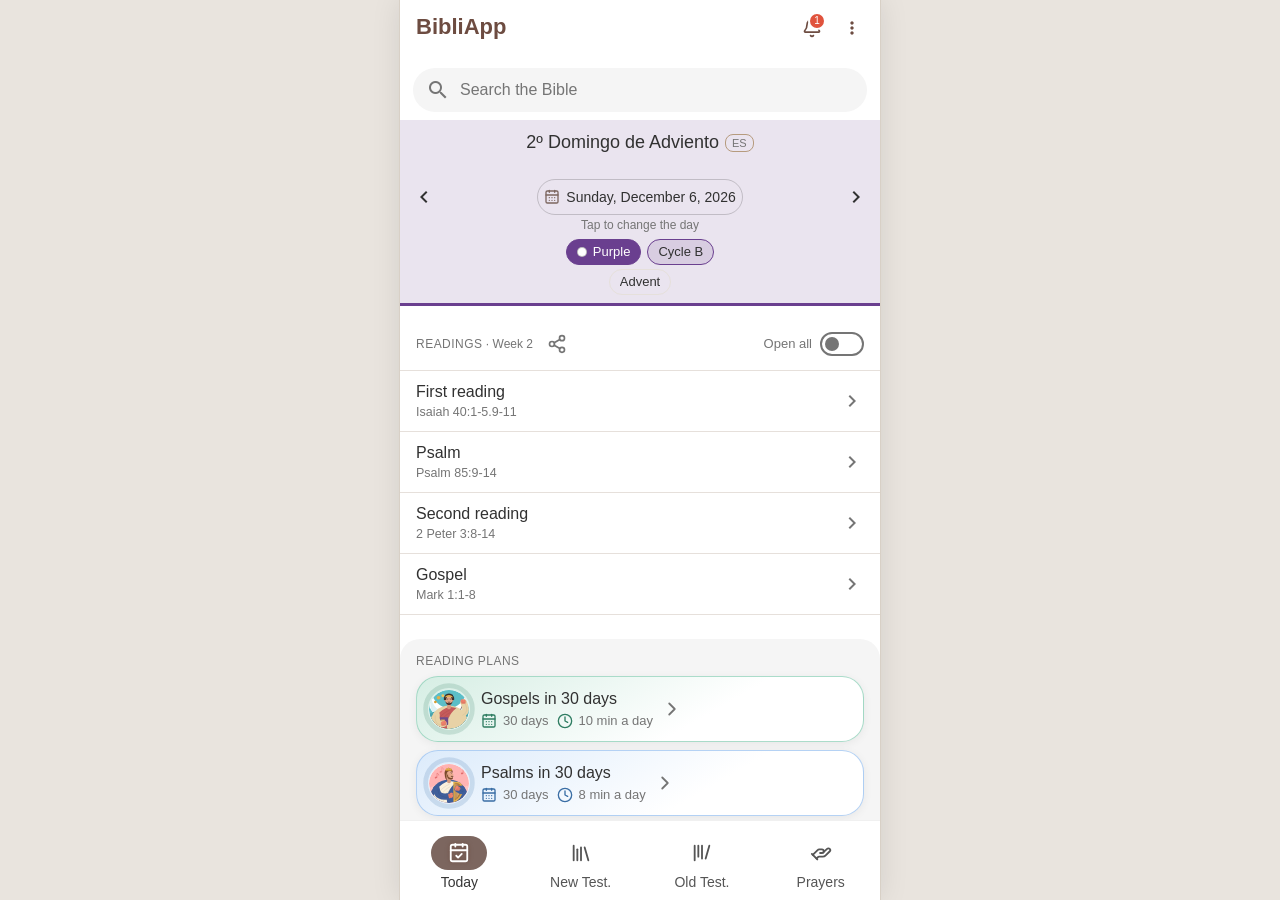
==== app/index.html @ 89e1dea9 "Página de descarga de BibliApp, versión web y QR Co-Authored-By: Claude Sonnet 5.5 <noreply@anthropi" ====
<!doctype html>
<html lang="es">
  <head>
    <meta charset="UTF-8" />
    <meta name="viewport" content="user-scalable=no, initial-scale=1, maximum-scale=1, minimum-scale=1, width=device-width" />
    <meta name="theme-color" content="#303f9f" />
    <script>
      // Aplica el tema y el tamaño de letra guardados ANTES de pintar (sin parpadeo). Misma lógica que src/app/tema.ts.
      (function () {
        var r = document.documentElement;
        var t = 'claro';
        var z = '2';
        try {
          var gt = localStorage.getItem('ajustes.tema');
          if (gt === 'claro' || gt === 'sepia' || gt === 'oscuro' || gt === 'auto') t = gt;
          var gz = localStorage.getItem('ajustes.tamano');
          if (/^[1-7]$/.test(gz)) z = gz;
        } catch (e) {}
        if (t === 'auto') t = window.matchMedia && window.matchMedia('(prefers-color-scheme: dark)').matches ? 'oscuro' : 'claro';
        r.setAttribute('data-tema', t);
        r.style.setProperty('--tam-lectura', String({ 1: 0.75, 2: 0.85, 3: 1, 4: 1.17, 5: 1.35, 6: 1.6, 7: 1.85 }[z]));
        // Color de fondo provisorio hasta que cargue la hoja de estilos (AjustesProvider lo quita).
        r.style.backgroundColor = { claro: '#e9e4de', sepia: '#e4d9bf', oscuro: '#0f0d0c' }[t];
        var m = document.querySelector('meta[name="theme-color"]');
        if (m) m.setAttribute('content', { claro: '#ffffff', sepia: '#6d4c41', oscuro: '#3a2e2a' }[t]);
      })();
    </script>
    <title>Biblia Católica Offline</title>
    <link rel="icon" href="data:," />
    <script type="module" crossorigin src="./assets/index-DFiv_YUi.js"></script>
    <link rel="stylesheet" crossorigin href="./assets/index-B6dZs6DT.css">
  </head>
  <body>
    <div id="root"></div>
  </body>
</html>
---- app/assets/index-B6dZs6DT.css ----
@font-face{font-family:Material Icons;font-style:normal;font-weight:400;font-display:block;src:url(./material-icons-peAUziEw.woff2)format("woff2")}.material-icons{letter-spacing:normal;text-transform:none;white-space:nowrap;word-wrap:normal;-webkit-font-feature-settings:"liga";-webkit-font-smoothing:antialiased;direction:ltr;font-family:Material Icons;font-size:24px;font-style:normal;font-weight:400;line-height:1;display:inline-block}.materialize-red{background-color:#e51c23!important}.materialize-red-text{color:#e51c23!important}.materialize-red.lighten-5{background-color:#fdeaeb!important}.materialize-red-text.text-lighten-5{color:#fdeaeb!important}.materialize-red.lighten-4{background-color:#f8c1c3!important}.materialize-red-text.text-lighten-4{color:#f8c1c3!important}.materialize-red.lighten-3{background-color:#f3989b!important}.materialize-red-text.text-lighten-3{color:#f3989b!important}.materialize-red.lighten-2{background-color:#ee6e73!important}.materialize-red-text.text-lighten-2{color:#ee6e73!important}.materialize-red.lighten-1{background-color:#ea454b!important}.materialize-red-text.text-lighten-1{color:#ea454b!important}.materialize-red.darken-1{background-color:#d0181e!important}.materialize-red-text.text-darken-1{color:#d0181e!important}.materialize-red.darken-2{background-color:#b9151b!important}.materialize-red-text.text-darken-2{color:#b9151b!important}.materialize-red.darken-3{background-color:#a21318!important}.materialize-red-text.text-darken-3{color:#a21318!important}.materialize-red.darken-4{background-color:#8b1014!important}.materialize-red-text.text-darken-4{color:#8b1014!important}.red{background-color:#f44336!important}.red-text{color:#f44336!important}.red.lighten-5{background-color:#ffebee!important}.red-text.text-lighten-5{color:#ffebee!important}.red.lighten-4{background-color:#ffcdd2!important}.red-text.text-lighten-4{color:#ffcdd2!important}.red.lighten-3{background-color:#ef9a9a!important}.red-text.text-lighten-3{color:#ef9a9a!important}.red.lighten-2{background-color:#e57373!important}.red-text.text-lighten-2{color:#e57373!important}.red.lighten-1{background-color:#ef5350!important}.red-text.text-lighten-1{color:#ef5350!important}.red.darken-1{background-color:#e53935!important}.red-text.text-darken-1{color:#e53935!important}.red.darken-2{background-color:#d32f2f!important}.red-text.text-darken-2{color:#d32f2f!important}.red.darken-3{background-color:#c62828!important}.red-text.text-darken-3{color:#c62828!important}.red.darken-4{background-color:#b71c1c!important}.red-text.text-darken-4{color:#b71c1c!important}.red.accent-1{background-color:#ff8a80!important}.red-text.text-accent-1{color:#ff8a80!important}.red.accent-2{background-color:#ff5252!important}.red-text.text-accent-2{color:#ff5252!important}.red.accent-3{background-color:#ff1744!important}.red-text.text-accent-3{color:#ff1744!important}.red.accent-4{background-color:#d50000!important}.red-text.text-accent-4{color:#d50000!important}.pink{background-color:#e91e63!important}.pink-text{color:#e91e63!important}.pink.lighten-5{background-color:#fce4ec!important}.pink-text.text-lighten-5{color:#fce4ec!important}.pink.lighten-4{background-color:#f8bbd0!important}.pink-text.text-lighten-4{color:#f8bbd0!important}.pink.lighten-3{background-color:#f48fb1!important}.pink-text.text-lighten-3{color:#f48fb1!important}.pink.lighten-2{background-color:#f06292!important}.pink-text.text-lighten-2{color:#f06292!important}.pink.lighten-1{background-color:#ec407a!important}.pink-text.text-lighten-1{color:#ec407a!important}.pink.darken-1{background-color:#d81b60!important}.pink-text.text-darken-1{color:#d81b60!important}.pink.darken-2{background-color:#c2185b!important}.pink-text.text-darken-2{color:#c2185b!important}.pink.darken-3{background-color:#ad1457!important}.pink-text.text-darken-3{color:#ad1457!important}.pink.darken-4{background-color:#880e4f!important}.pink-text.text-darken-4{color:#880e4f!important}.pink.accent-1{background-color:#ff80ab!important}.pink-text.text-accent-1{color:#ff80ab!important}.pink.accent-2{background-color:#ff4081!important}.pink-text.text-accent-2{color:#ff4081!important}.pink.accent-3{background-color:#f50057!important}.pink-text.text-accent-3{color:#f50057!important}.pink.accent-4{background-color:#c51162!important}.pink-text.text-accent-4{color:#c51162!important}.purple{background-color:#9c27b0!important}.purple-text{color:#9c27b0!important}.purple.lighten-5{background-color:#f3e5f5!important}.purple-text.text-lighten-5{color:#f3e5f5!important}.purple.lighten-4{background-color:#e1bee7!important}.purple-text.text-lighten-4{color:#e1bee7!important}.purple.lighten-3{background-color:#ce93d8!important}.purple-text.text-lighten-3{color:#ce93d8!important}.purple.lighten-2{background-color:#ba68c8!important}.purple-text.text-lighten-2{color:#ba68c8!important}.purple.lighten-1{background-color:#ab47bc!important}.purple-text.text-lighten-1{color:#ab47bc!important}.purple.darken-1{background-color:#8e24aa!important}.purple-text.text-darken-1{color:#8e24aa!important}.purple.darken-2{background-color:#7b1fa2!important}.purple-text.text-darken-2{color:#7b1fa2!important}.purple.darken-3{background-color:#6a1b9a!important}.purple-text.text-darken-3{color:#6a1b9a!important}.purple.darken-4{background-color:#4a148c!important}.purple-text.text-darken-4{color:#4a148c!important}.purple.accent-1{background-color:#ea80fc!important}.purple-text.text-accent-1{color:#ea80fc!important}.purple.accent-2{background-color:#e040fb!important}.purple-text.text-accent-2{color:#e040fb!important}.purple.accent-3{background-color:#d500f9!important}.purple-text.text-accent-3{color:#d500f9!important}.purple.accent-4{background-color:#a0f!important}.purple-text.text-accent-4{color:#a0f!important}.deep-purple{background-color:#673ab7!important}.deep-purple-text{color:#673ab7!important}.deep-purple.lighten-5{background-color:#ede7f6!important}.deep-purple-text.text-lighten-5{color:#ede7f6!important}.deep-purple.lighten-4{background-color:#d1c4e9!important}.deep-purple-text.text-lighten-4{color:#d1c4e9!important}.deep-purple.lighten-3{background-color:#b39ddb!important}.deep-purple-text.text-lighten-3{color:#b39ddb!important}.deep-purple.lighten-2{background-color:#9575cd!important}.deep-purple-text.text-lighten-2{color:#9575cd!important}.deep-purple.lighten-1{background-color:#7e57c2!important}.deep-purple-text.text-lighten-1{color:#7e57c2!important}.deep-purple.darken-1{background-color:#5e35b1!important}.deep-purple-text.text-darken-1{color:#5e35b1!important}.deep-purple.darken-2{background-color:#512da8!important}.deep-purple-text.text-darken-2{color:#512da8!important}.deep-purple.darken-3{background-color:#4527a0!important}.deep-purple-text.text-darken-3{color:#4527a0!important}.deep-purple.darken-4{background-color:#311b92!important}.deep-purple-text.text-darken-4{color:#311b92!important}.deep-purple.accent-1{background-color:#b388ff!important}.deep-purple-text.text-accent-1{color:#b388ff!important}.deep-purple.accent-2{background-color:#7c4dff!important}.deep-purple-text.text-accent-2{color:#7c4dff!important}.deep-purple.accent-3{background-color:#651fff!important}.deep-purple-text.text-accent-3{color:#651fff!important}.deep-purple.accent-4{background-color:#6200ea!important}.deep-purple-text.text-accent-4{color:#6200ea!important}.indigo{background-color:#3f51b5!important}.indigo-text{color:#3f51b5!important}.indigo.lighten-5{background-color:#e8eaf6!important}.indigo-text.text-lighten-5{color:#e8eaf6!important}.indigo.lighten-4{background-color:#c5cae9!important}.indigo-text.text-lighten-4{color:#c5cae9!important}.indigo.lighten-3{background-color:#9fa8da!important}.indigo-text.text-lighten-3{color:#9fa8da!important}.indigo.lighten-2{background-color:#7986cb!important}.indigo-text.text-lighten-2{color:#7986cb!important}.indigo.lighten-1{background-color:#5c6bc0!important}.indigo-text.text-lighten-1{color:#5c6bc0!important}.indigo.darken-1{background-color:#3949ab!important}.indigo-text.text-darken-1{color:#3949ab!important}.indigo.darken-2{background-color:#303f9f!important}.indigo-text.text-darken-2{color:#303f9f!important}.indigo.darken-3{background-color:#283593!important}.indigo-text.text-darken-3{color:#283593!important}.indigo.darken-4{background-color:#1a237e!important}.indigo-text.text-darken-4{color:#1a237e!important}.indigo.accent-1{background-color:#8c9eff!important}.indigo-text.text-accent-1{color:#8c9eff!important}.indigo.accent-2{background-color:#536dfe!important}.indigo-text.text-accent-2{color:#536dfe!important}.indigo.accent-3{background-color:#3d5afe!important}.indigo-text.text-accent-3{color:#3d5afe!important}.indigo.accent-4{background-color:#304ffe!important}.indigo-text.text-accent-4{color:#304ffe!important}.blue{background-color:#2196f3!important}.blue-text{color:#2196f3!important}.blue.lighten-5{background-color:#e3f2fd!important}.blue-text.text-lighten-5{color:#e3f2fd!important}.blue.lighten-4{background-color:#bbdefb!important}.blue-text.text-lighten-4{color:#bbdefb!important}.blue.lighten-3{background-color:#90caf9!important}.blue-text.text-lighten-3{color:#90caf9!important}.blue.lighten-2{background-color:#64b5f6!important}.blue-text.text-lighten-2{color:#64b5f6!important}.blue.lighten-1{background-color:#42a5f5!important}.blue-text.text-lighten-1{color:#42a5f5!important}.blue.darken-1{background-color:#1e88e5!important}.blue-text.text-darken-1{color:#1e88e5!important}.blue.darken-2{background-color:#1976d2!important}.blue-text.text-darken-2{color:#1976d2!important}.blue.darken-3{background-color:#1565c0!important}.blue-text.text-darken-3{color:#1565c0!important}.blue.darken-4{background-color:#0d47a1!important}.blue-text.text-darken-4{color:#0d47a1!important}.blue.accent-1{background-color:#82b1ff!important}.blue-text.text-accent-1{color:#82b1ff!important}.blue.accent-2{background-color:#448aff!important}.blue-text.text-accent-2{color:#448aff!important}.blue.accent-3{background-color:#2979ff!important}.blue-text.text-accent-3{color:#2979ff!important}.blue.accent-4{background-color:#2962ff!important}.blue-text.text-accent-4{color:#2962ff!important}.light-blue{background-color:#03a9f4!important}.light-blue-text{color:#03a9f4!important}.light-blue.lighten-5{background-color:#e1f5fe!important}.light-blue-text.text-lighten-5{color:#e1f5fe!important}.light-blue.lighten-4{background-color:#b3e5fc!important}.light-blue-text.text-lighten-4{color:#b3e5fc!important}.light-blue.lighten-3{background-color:#81d4fa!important}.light-blue-text.text-lighten-3{color:#81d4fa!important}.light-blue.lighten-2{background-color:#4fc3f7!important}.light-blue-text.text-lighten-2{color:#4fc3f7!important}.light-blue.lighten-1{background-color:#b69b7e!important}.light-blue-text.text-lighten-1{color:#b69b7e!important}.light-blue.darken-1{background-color:#039be5!important}.light-blue-text.text-darken-1{color:#039be5!important}.light-blue.darken-2{background-color:#0288d1!important}.light-blue-text.text-darken-2{color:#0288d1!important}.light-blue.darken-3{background-color:#0277bd!important}.light-blue-text.text-darken-3{color:#0277bd!important}.light-blue.darken-4{background-color:#01579b!important}.light-blue-text.text-darken-4{color:#01579b!important}.light-blue.accent-1{background-color:#80d8ff!important}.light-blue-text.text-accent-1{color:#80d8ff!important}.light-blue.accent-2{background-color:#40c4ff!important}.light-blue-text.text-accent-2{color:#40c4ff!important}.light-blue.accent-3{background-color:#00b0ff!important}.light-blue-text.text-accent-3{color:#00b0ff!important}.light-blue.accent-4{background-color:#0091ea!important}.light-blue-text.text-accent-4{color:#0091ea!important}.cyan{background-color:#00bcd4!important}.cyan-text{color:#00bcd4!important}.cyan.lighten-5{background-color:#e0f7fa!important}.cyan-text.text-lighten-5{color:#e0f7fa!important}.cyan.lighten-4{background-color:#b2ebf2!important}.cyan-text.text-lighten-4{color:#b2ebf2!important}.cyan.lighten-3{background-color:#80deea!important}.cyan-text.text-lighten-3{color:#80deea!important}.cyan.lighten-2{background-color:#4dd0e1!important}.cyan-text.text-lighten-2{color:#4dd0e1!important}.cyan.lighten-1{background-color:#26c6da!important}.cyan-text.text-lighten-1{color:#26c6da!important}.cyan.darken-1{background-color:#00acc1!important}.cyan-text.text-darken-1{color:#00acc1!important}.cyan.darken-2{background-color:#0097a7!important}.cyan-text.text-darken-2{color:#0097a7!important}.cyan.darken-3{background-color:#00838f!important}.cyan-text.text-darken-3{color:#00838f!important}.cyan.darken-4{background-color:#006064!important}.cyan-text.text-darken-4{color:#006064!important}.cyan.accent-1{background-color:#84ffff!important}.cyan-text.text-accent-1{color:#84ffff!important}.cyan.accent-2{background-color:#18ffff!important}.cyan-text.text-accent-2{color:#18ffff!important}.cyan.accent-3{background-color:#00e5ff!important}.cyan-text.text-accent-3{color:#00e5ff!important}.cyan.accent-4{background-color:#00b8d4!important}.cyan-text.text-accent-4{color:#00b8d4!important}.teal{background-color:#009688!important}.teal-text{color:#009688!important}.teal.lighten-5{background-color:#e0f2f1!important}.teal-text.text-lighten-5{color:#e0f2f1!important}.teal.lighten-4{background-color:#b2dfdb!important}.teal-text.text-lighten-4{color:#b2dfdb!important}.teal.lighten-3{background-color:#80cbc4!important}.teal-text.text-lighten-3{color:#80cbc4!important}.teal.lighten-2{background-color:#4db6ac!important}.teal-text.text-lighten-2{color:#4db6ac!important}.teal.lighten-1{background-color:#b69b7e!important}.teal-text.text-lighten-1{color:#b69b7e!important}.teal.darken-1{background-color:#00897b!important}.teal-text.text-darken-1{color:#00897b!important}.teal.darken-2{background-color:#00796b!important}.teal-text.text-darken-2{color:#00796b!important}.teal.darken-3{background-color:#00695c!important}.teal-text.text-darken-3{color:#00695c!important}.teal.darken-4{background-color:#004d40!important}.teal-text.text-darken-4{color:#004d40!important}.teal.accent-1{background-color:#a7ffeb!important}.teal-text.text-accent-1{color:#a7ffeb!important}.teal.accent-2{background-color:#64ffda!important}.teal-text.text-accent-2{color:#64ffda!important}.teal.accent-3{background-color:#1de9b6!important}.teal-text.text-accent-3{color:#1de9b6!important}.teal.accent-4{background-color:#00bfa5!important}.teal-text.text-accent-4{color:#00bfa5!important}.green{background-color:#4caf50!important}.green-text{color:#4caf50!important}.green.lighten-5{background-color:#e8f5e9!important}.green-text.text-lighten-5{color:#e8f5e9!important}.green.lighten-4{background-color:#c8e6c9!important}.green-text.text-lighten-4{color:#c8e6c9!important}.green.lighten-3{background-color:#a5d6a7!important}.green-text.text-lighten-3{color:#a5d6a7!important}.green.lighten-2{background-color:#81c784!important}.green-text.text-lighten-2{color:#81c784!important}.green.lighten-1{background-color:#66bb6a!important}.green-text.text-lighten-1{color:#66bb6a!important}.green.darken-1{background-color:#43a047!important}.green-text.text-darken-1{color:#43a047!important}.green.darken-2{background-color:#388e3c!important}.green-text.text-darken-2{color:#388e3c!important}.green.darken-3{background-color:#2e7d32!important}.green-text.text-darken-3{color:#2e7d32!important}.green.darken-4{background-color:#1b5e20!important}.green-text.text-darken-4{color:#1b5e20!important}.green.accent-1{background-color:#b9f6ca!important}.green-text.text-accent-1{color:#b9f6ca!important}.green.accent-2{background-color:#69f0ae!important}.green-text.text-accent-2{color:#69f0ae!important}.green.accent-3{background-color:#00e676!important}.green-text.text-accent-3{color:#00e676!important}.green.accent-4{background-color:#00c853!important}.green-text.text-accent-4{color:#00c853!important}.light-green{background-color:#8bc34a!important}.light-green-text{color:#8bc34a!important}.light-green.lighten-5{background-color:#f1f8e9!important}.light-green-text.text-lighten-5{color:#f1f8e9!important}.light-green.lighten-4{background-color:#dcedc8!important}.light-green-text.text-lighten-4{color:#dcedc8!important}.light-green.lighten-3{background-color:#c5e1a5!important}.light-green-text.text-lighten-3{color:#c5e1a5!important}.light-green.lighten-2{background-color:#aed581!important}.light-green-text.text-lighten-2{color:#aed581!important}.light-green.lighten-1{background-color:#9ccc65!important}.light-green-text.text-lighten-1{color:#9ccc65!important}.light-green.darken-1{background-color:#7cb342!important}.light-green-text.text-darken-1{color:#7cb342!important}.light-green.darken-2{background-color:#689f38!important}.light-green-text.text-darken-2{color:#689f38!important}.light-green.darken-3{background-color:#558b2f!important}.light-green-text.text-darken-3{color:#558b2f!important}.light-green.darken-4{background-color:#33691e!important}.light-green-text.text-darken-4{color:#33691e!important}.light-green.accent-1{background-color:#ccff90!important}.light-green-text.text-accent-1{color:#ccff90!important}.light-green.accent-2{background-color:#b2ff59!important}.light-green-text.text-accent-2{color:#b2ff59!important}.light-green.accent-3{background-color:#76ff03!important}.light-green-text.text-accent-3{color:#76ff03!important}.light-green.accent-4{background-color:#64dd17!important}.light-green-text.text-accent-4{color:#64dd17!important}.lime{background-color:#cddc39!important}.lime-text{color:#cddc39!important}.lime.lighten-5{background-color:#f9fbe7!important}.lime-text.text-lighten-5{color:#f9fbe7!important}.lime.lighten-4{background-color:#f0f4c3!important}.lime-text.text-lighten-4{color:#f0f4c3!important}.lime.lighten-3{background-color:#e6ee9c!important}.lime-text.text-lighten-3{color:#e6ee9c!important}.lime.lighten-2{background-color:#dce775!important}.lime-text.text-lighten-2{color:#dce775!important}.lime.lighten-1{background-color:#d4e157!important}.lime-text.text-lighten-1{color:#d4e157!important}.lime.darken-1{background-color:#c0ca33!important}.lime-text.text-darken-1{color:#c0ca33!important}.lime.darken-2{background-color:#afb42b!important}.lime-text.text-darken-2{color:#afb42b!important}.lime.darken-3{background-color:#9e9d24!important}.lime-text.text-darken-3{color:#9e9d24!important}.lime.darken-4{background-color:#827717!important}.lime-text.text-darken-4{color:#827717!important}.lime.accent-1{background-color:#f4ff81!important}.lime-text.text-accent-1{color:#f4ff81!important}.lime.accent-2{background-color:#eeff41!important}.lime-text.text-accent-2{color:#eeff41!important}.lime.accent-3{background-color:#c6ff00!important}.lime-text.text-accent-3{color:#c6ff00!important}.lime.accent-4{background-color:#aeea00!important}.lime-text.text-accent-4{color:#aeea00!important}.yellow{background-color:#ffeb3b!important}.yellow-text{color:#ffeb3b!important}.yellow.lighten-5{background-color:#fffde7!important}.yellow-text.text-lighten-5{color:#fffde7!important}.yellow.lighten-4{background-color:#fff9c4!important}.yellow-text.text-lighten-4{color:#fff9c4!important}.yellow.lighten-3{background-color:#fff59d!important}.yellow-text.text-lighten-3{color:#fff59d!important}.yellow.lighten-2{background-color:#fff176!important}.yellow-text.text-lighten-2{color:#fff176!important}.yellow.lighten-1{background-color:#ffee58!important}.yellow-text.text-lighten-1{color:#ffee58!important}.yellow.darken-1{background-color:#fdd835!important}.yellow-text.text-darken-1{color:#fdd835!important}.yellow.darken-2{background-color:#fbc02d!important}.yellow-text.text-darken-2{color:#fbc02d!important}.yellow.darken-3{background-color:#f9a825!important}.yellow-text.text-darken-3{color:#f9a825!important}.yellow.darken-4{background-color:#f57f17!important}.yellow-text.text-darken-4{color:#f57f17!important}.yellow.accent-1{background-color:#ffff8d!important}.yellow-text.text-accent-1{color:#ffff8d!important}.yellow.accent-2{background-color:#ff0!important}.yellow-text.text-accent-2{color:#ff0!important}.yellow.accent-3{background-color:#ffea00!important}.yellow-text.text-accent-3{color:#ffea00!important}.yellow.accent-4{background-color:#ffd600!important}.yellow-text.text-accent-4{color:#ffd600!important}.amber{background-color:#ffc107!important}.amber-text{color:#ffc107!important}.amber.lighten-5{background-color:#fff8e1!important}.amber-text.text-lighten-5{color:#fff8e1!important}.amber.lighten-4{background-color:#ffecb3!important}.amber-text.text-lighten-4{color:#ffecb3!important}.amber.lighten-3{background-color:#ffe082!important}.amber-text.text-lighten-3{color:#ffe082!important}.amber.lighten-2{background-color:#ffd54f!important}.amber-text.text-lighten-2{color:#ffd54f!important}.amber.lighten-1{background-color:#ffca28!important}.amber-text.text-lighten-1{color:#ffca28!important}.amber.darken-1{background-color:#ffb300!important}.amber-text.text-darken-1{color:#ffb300!important}.amber.darken-2{background-color:#ffa000!important}.amber-text.text-darken-2{color:#ffa000!important}.amber.darken-3{background-color:#ff8f00!important}.amber-text.text-darken-3{color:#ff8f00!important}.amber.darken-4{background-color:#ff6f00!important}.amber-text.text-darken-4{color:#ff6f00!important}.amber.accent-1{background-color:#ffe57f!important}.amber-text.text-accent-1{color:#ffe57f!important}.amber.accent-2{background-color:#ffd740!important}.amber-text.text-accent-2{color:#ffd740!important}.amber.accent-3{background-color:#ffc400!important}.amber-text.text-accent-3{color:#ffc400!important}.amber.accent-4{background-color:#ffab00!important}.amber-text.text-accent-4{color:#ffab00!important}.orange{background-color:#ff9800!important}.orange-text{color:#ff9800!important}.orange.lighten-5{background-color:#fff3e0!important}.orange-text.text-lighten-5{color:#fff3e0!important}.orange.lighten-4{background-color:#ffe0b2!important}.orange-text.text-lighten-4{color:#ffe0b2!important}.orange.lighten-3{background-color:#ffcc80!important}.orange-text.text-lighten-3{color:#ffcc80!important}.orange.lighten-2{background-color:#ffb74d!important}.orange-text.text-lighten-2{color:#ffb74d!important}.orange.lighten-1{background-color:#ffa726!important}.orange-text.text-lighten-1{color:#ffa726!important}.orange.darken-1{background-color:#fb8c00!important}.orange-text.text-darken-1{color:#fb8c00!important}.orange.darken-2{background-color:#f57c00!important}.orange-text.text-darken-2{color:#f57c00!important}.orange.darken-3{background-color:#ef6c00!important}.orange-text.text-darken-3{color:#ef6c00!important}.orange.darken-4{background-color:#e65100!important}.orange-text.text-darken-4{color:#e65100!important}.orange.accent-1{background-color:#ffd180!important}.orange-text.text-accent-1{color:#ffd180!important}.orange.accent-2{background-color:#ffab40!important}.orange-text.text-accent-2{color:#ffab40!important}.orange.accent-3{background-color:#ff9100!important}.orange-text.text-accent-3{color:#ff9100!important}.orange.accent-4{background-color:#ff6d00!important}.orange-text.text-accent-4{color:#ff6d00!important}.deep-orange{background-color:#ff5722!important}.deep-orange-text{color:#ff5722!important}.deep-orange.lighten-5{background-color:#fbe9e7!important}.deep-orange-text.text-lighten-5{color:#fbe9e7!important}.deep-orange.lighten-4{background-color:#ffccbc!important}.deep-orange-text.text-lighten-4{color:#ffccbc!important}.deep-orange.lighten-3{background-color:#ffab91!important}.deep-orange-text.text-lighten-3{color:#ffab91!important}.deep-orange.lighten-2{background-color:#ff8a65!important}.deep-orange-text.text-lighten-2{color:#ff8a65!important}.deep-orange.lighten-1{background-color:#ff7043!important}.deep-orange-text.text-lighten-1{color:#ff7043!important}.deep-orange.darken-1{background-color:#f4511e!important}.deep-orange-text.text-darken-1{color:#f4511e!important}.deep-orange.darken-2{background-color:#e64a19!important}.deep-orange-text.text-darken-2{color:#e64a19!important}.deep-orange.darken-3{background-color:#d84315!important}.deep-orange-text.text-darken-3{color:#d84315!important}.deep-orange.darken-4{background-color:#bf360c!important}.deep-orange-text.text-darken-4{color:#bf360c!important}.deep-orange.accent-1{background-color:#ff9e80!important}.deep-orange-text.text-accent-1{color:#ff9e80!important}.deep-orange.accent-2{background-color:#ff6e40!important}.deep-orange-text.text-accent-2{color:#ff6e40!important}.deep-orange.accent-3{background-color:#ff3d00!important}.deep-orange-text.text-accent-3{color:#ff3d00!important}.deep-orange.accent-4{background-color:#dd2c00!important}.deep-orange-text.text-accent-4{color:#dd2c00!important}.brown{background-color:#795548!important}.brown-text{color:#795548!important}.brown.lighten-5{background-color:#efebe9!important}.brown-text.text-lighten-5{color:#efebe9!important}.brown.lighten-4{background-color:#d7ccc8!important}.brown-text.text-lighten-4{color:#d7ccc8!important}.brown.lighten-3{background-color:#bcaaa4!important}.brown-text.text-lighten-3{color:#bcaaa4!important}.brown.lighten-2{background-color:#a1887f!important}.brown-text.text-lighten-2{color:#a1887f!important}.brown.lighten-1{background-color:#8d6e63!important}.brown-text.text-lighten-1{color:#8d6e63!important}.brown.darken-1{background-color:#6d4c41!important}.brown-text.text-darken-1{color:#6d4c41!important}.brown.darken-2{background-color:#5d4037!important}.brown-text.text-darken-2{color:#5d4037!important}.brown.darken-3{background-color:#4e342e!important}.brown-text.text-darken-3{color:#4e342e!important}.brown.darken-4{background-color:#3e2723!important}.brown-text.text-darken-4{color:#3e2723!important}.blue-grey{background-color:#607d8b!important}.blue-grey-text{color:#607d8b!important}.blue-grey.lighten-5{background-color:#eceff1!important}.blue-grey-text.text-lighten-5{color:#eceff1!important}.blue-grey.lighten-4{background-color:#cfd8dc!important}.blue-grey-text.text-lighten-4{color:#cfd8dc!important}.blue-grey.lighten-3{background-color:#b0bec5!important}.blue-grey-text.text-lighten-3{color:#b0bec5!important}.blue-grey.lighten-2{background-color:#90a4ae!important}.blue-grey-text.text-lighten-2{color:#90a4ae!important}.blue-grey.lighten-1{background-color:#78909c!important}.blue-grey-text.text-lighten-1{color:#78909c!important}.blue-grey.darken-1{background-color:#546e7a!important}.blue-grey-text.text-darken-1{color:#546e7a!important}.blue-grey.darken-2{background-color:#455a64!important}.blue-grey-text.text-darken-2{color:#455a64!important}.blue-grey.darken-3{background-color:#37474f!important}.blue-grey-text.text-darken-3{color:#37474f!important}.blue-grey.darken-4{background-color:#263238!important}.blue-grey-text.text-darken-4{color:#263238!important}.grey{background-color:#9e9e9e!important}.grey-text{color:#9e9e9e!important}.grey.lighten-5{background-color:#fafafa!important}.grey-text.text-lighten-5{color:#fafafa!important}.grey.lighten-4{background-color:#f5f5f5!important}.grey-text.text-lighten-4{color:#f5f5f5!important}.grey.lighten-3{background-color:#eee!important}.grey-text.text-lighten-3{color:#eee!important}.grey.lighten-2{background-color:#e0e0e0!important}.grey-text.text-lighten-2{color:#e0e0e0!important}.grey.lighten-1{background-color:#bdbdbd!important}.grey-text.text-lighten-1{color:#bdbdbd!important}.grey.darken-1{background-color:#757575!important}.grey-text.text-darken-1{color:#757575!important}.grey.darken-2{background-color:#616161!important}.grey-text.text-darken-2{color:#616161!important}.grey.darken-3{background-color:#424242!important}.grey-text.text-darken-3{color:#424242!important}.grey.darken-4{background-color:#212121!important}.grey-text.text-darken-4{color:#212121!important}.black{background-color:#000!important}.black-text{color:#000!important}.white{background-color:#fff!important}.white-text{color:#fff!important}.transparent{background-color:#0000!important}.transparent-text{color:#0000!important}html{-webkit-text-size-adjust:100%;-ms-text-size-adjust:100%;line-height:1.15}body{margin:0}article,aside,footer,header,nav,section{display:block}h1{margin:.67em 0;font-size:2em}figcaption,figure,main{display:block}figure{margin:1em 40px}hr{box-sizing:content-box;height:0;overflow:visible}pre{font-family:monospace;font-size:1em}a{-webkit-text-decoration-skip:objects;background-color:#0000}abbr[title]{text-decoration:underline;border-bottom:none;-webkit-text-decoration:underline dotted;text-decoration:underline dotted}b,strong{font-weight:inherit;font-weight:500}code,kbd,samp{font-family:monospace;font-size:1em}dfn{font-style:italic}mark{color:#000;background-color:#ff0}sub,sup{vertical-align:baseline;font-size:75%;line-height:0;position:relative}sub{bottom:-.25em}sup{top:-.5em}audio,video{display:inline-block}audio:not([controls]){height:0;display:none}img{border-style:none}svg:not(:root){overflow:hidden}button,input,optgroup,select,textarea{margin:0;font-family:sans-serif;font-size:100%;line-height:1.15}button,input{overflow:visible}button,select{text-transform:none}button,html [type=button],[type=reset],[type=submit]{-webkit-appearance:button}button::-moz-focus-inner{border-style:none;padding:0}[type=button]::-moz-focus-inner{border-style:none;padding:0}[type=reset]::-moz-focus-inner{border-style:none;padding:0}[type=submit]::-moz-focus-inner{border-style:none;padding:0}button:-moz-focusring{outline:1px dotted buttontext}[type=button]:-moz-focusring{outline:1px dotted buttontext}[type=reset]:-moz-focusring{outline:1px dotted buttontext}[type=submit]:-moz-focusring{outline:1px dotted buttontext}fieldset{padding:.35em .75em .625em}legend{box-sizing:border-box;color:inherit;white-space:normal;max-width:100%;padding:0;display:table}progress{vertical-align:baseline;display:inline-block}textarea{overflow:auto}[type=checkbox],[type=radio]{box-sizing:border-box;padding:0}[type=number]::-webkit-inner-spin-button{height:auto}[type=number]::-webkit-outer-spin-button{height:auto}[type=search]{-webkit-appearance:textfield;outline-offset:-2px}[type=search]::-webkit-search-cancel-button{-webkit-appearance:none}[type=search]::-webkit-search-decoration{-webkit-appearance:none}::-webkit-file-upload-button{-webkit-appearance:button;font:inherit}details,menu{display:block}summary{display:list-item}canvas{display:inline-block}template,[hidden]{display:none}html{box-sizing:border-box}*,:before,:after{-webkit-box-sizing:inherit;box-sizing:inherit}button,input,optgroup,select,textarea{font-family:-apple-system,BlinkMacSystemFont,Segoe UI,Roboto,Oxygen-Sans,Ubuntu,Cantarell,Helvetica Neue,sans-serif}ul:not(.browser-default){padding-left:0;list-style-type:none}ul:not(.browser-default)>li{list-style-type:none}a{color:#039be5;-webkit-tap-highlight-color:transparent;text-decoration:none}.valign-wrapper{align-items:center;display:flex}.clearfix{clear:both}.z-depth-0{-webkit-box-shadow:none!important;box-shadow:none!important}.z-depth-1,nav,.card-panel,.card,.toast,.btn,.btn-large,.btn-small,.btn-floating,.dropdown-content,.collapsible,.sidenav{box-shadow:0 2px 2px #00000024,0 3px 1px -2px #0000001f,0 1px 5px #0003}.z-depth-1-half,.btn:hover,.btn-large:hover,.btn-small:hover,.btn-floating:hover{box-shadow:0 3px 3px #00000024,0 1px 7px #0000001f,0 3px 1px -1px #0003}.z-depth-2{box-shadow:0 4px 5px #00000024,0 1px 10px #0000001f,0 2px 4px -1px #0000004d}.z-depth-3{box-shadow:0 8px 17px 2px #00000024,0 3px 14px 2px #0000001f,0 5px 5px -3px #0003}.z-depth-4{box-shadow:0 16px 24px 2px #00000024,0 6px 30px 5px #0000001f,0 8px 10px -7px #0003}.z-depth-5,.modal{box-shadow:0 24px 38px 3px #00000024,0 9px 46px 8px #0000001f,0 11px 15px -7px #0003}.hoverable{transition:box-shadow .25s}.hoverable:hover{box-shadow:0 8px 17px #0003,0 6px 20px #00000030}.divider{background-color:#e0e0e0;height:1px;overflow:hidden}blockquote{border-left:5px solid #ee6e73;margin:20px 0;padding-left:1.5rem}i{line-height:inherit}i.left{float:left;margin-right:15px}i.right{float:right;margin-left:15px}i.tiny{font-size:1rem}i.small{font-size:2rem}i.medium{font-size:4rem}i.large{font-size:6rem}img.responsive-img,video.responsive-video{max-width:100%;height:auto}.pagination li{text-align:center;vertical-align:top;border-radius:2px;height:30px;display:inline-block}.pagination li a{color:#444;padding:0 10px;font-size:1.2rem;line-height:30px;display:inline-block}.pagination li.active a{color:#fff}.pagination li.active{background-color:#ee6e73}.pagination li.disabled a{cursor:default;color:#999}.pagination li i{font-size:2rem}.pagination li.pages ul li{float:none;display:inline-block}@media only screen and (width<=992px){.pagination{width:100%}.pagination li.prev,.pagination li.next{width:10%}.pagination li.pages{white-space:nowrap;width:80%;overflow:hidden}}.breadcrumb{color:#ffffffb3;font-size:18px}.breadcrumb i,.breadcrumb [class^=mdi-],.breadcrumb [class*=mdi-],.breadcrumb i.material-icons{float:left;font-size:24px;display:inline-block}.breadcrumb:before{content:"";color:#ffffffb3;vertical-align:top;-webkit-font-smoothing:antialiased;margin:0 10px 0 8px;font-family:Material Icons;font-size:25px;font-style:normal;font-weight:400;display:inline-block}.breadcrumb:first-child:before{display:none}.breadcrumb:last-child{color:#fff}.parallax-container{height:500px;position:relative;overflow:hidden}.parallax-container .parallax{z-index:-1;position:absolute;inset:0}.parallax-container .parallax img{opacity:0;min-width:100%;min-height:100%;position:absolute;bottom:0;left:50%;transform:translate(-50%)}.pin-top,.pin-bottom{position:relative}.pinned{position:fixed!important}ul.staggered-list li{opacity:0}.fade-in{opacity:0;transform-origin:0}@media only screen and (width<=600px){.hide-on-small-only,.hide-on-small-and-down{display:none!important}}@media only screen and (width<=992px){.hide-on-med-and-down{display:none!important}}@media only screen and (width>=601px){.hide-on-med-and-up{display:none!important}}@media only screen and (width>=600px) and (width<=992px){.hide-on-med-only{display:none!important}}@media only screen and (width>=993px){.hide-on-large-only{display:none!important}}@media only screen and (width>=1201px){.hide-on-extra-large-only{display:none!important}.show-on-extra-large{display:block!important}}@media only screen and (width>=993px){.show-on-large{display:block!important}}@media only screen and (width>=600px) and (width<=992px){.show-on-medium{display:block!important}}@media only screen and (width<=600px){.show-on-small{display:block!important}}@media only screen and (width>=601px){.show-on-medium-and-up{display:block!important}}@media only screen and (width<=992px){.show-on-medium-and-down{display:block!important}}@media only screen and (width<=600px){.center-on-small-only{text-align:center}}.page-footer{color:#fff;background-color:#ee6e73;padding-top:20px}.page-footer .footer-copyright{color:#fffc;background-color:#33333314;justify-content:space-between;align-items:center;min-height:50px;padding:10px 0;display:flex;overflow:hidden}table,th,td{border:none}table{border-collapse:collapse;border-spacing:0;width:100%;display:table}table.striped tr{border-bottom:none}table.striped>tbody>tr:nth-child(odd){background-color:#f2f2f280}table.striped>tbody>tr>td{border-radius:0}table.highlight>tbody>tr{transition:background-color .25s}table.highlight>tbody>tr:hover{background-color:#f2f2f280}table.centered thead tr th,table.centered tbody tr td{text-align:center}tr{border-bottom:1px solid #0000001f}td,th{text-align:left;vertical-align:middle;border-radius:2px;padding:15px 5px;display:table-cell}@media only screen and (width<=992px){table.responsive-table{border-collapse:collapse;border-spacing:0;width:100%;display:block;position:relative}table.responsive-table td:empty:before{content:" "}table.responsive-table th,table.responsive-table td{vertical-align:top;margin:0}table.responsive-table th{text-align:left}table.responsive-table thead{float:left;display:block}table.responsive-table thead tr{padding:0 10px 0 0;display:block}table.responsive-table thead tr th:before{content:" "}table.responsive-table tbody{white-space:nowrap;width:auto;display:block;position:relative;overflow-x:auto}table.responsive-table tbody tr{vertical-align:top;display:inline-block}table.responsive-table th{text-align:right;display:block}table.responsive-table td{text-align:left;min-height:1.25em;display:block}table.responsive-table tr{border-bottom:none;padding:0 10px}table.responsive-table thead{border:0;border-right:1px solid #0000001f}}.collection{border:1px solid #e0e0e0;border-radius:2px;margin:.5rem 0 1rem;position:relative;overflow:hidden}.collection .collection-item{background-color:#fff;border-bottom:1px solid #e0e0e0;margin:0;padding:10px 20px;line-height:1.5rem}.collection .collection-item.avatar{min-height:84px;padding-left:72px;position:relative}.collection .collection-item.avatar:not(.circle-clipper)>.circle,.collection .collection-item.avatar :not(.circle-clipper)>.circle{vertical-align:middle;width:42px;height:42px;display:inline-block;position:absolute;left:15px;overflow:hidden}.collection .collection-item.avatar i.circle{color:#fff;text-align:center;background-color:#999;font-size:18px;line-height:42px}.collection .collection-item.avatar .title{font-size:16px}.collection .collection-item.avatar p{margin:0}.collection .collection-item.avatar .secondary-content{position:absolute;top:16px;right:16px}.collection .collection-item:last-child{border-bottom:none}.collection .collection-item.active{color:#eafaf9;background-color:#b69b7e}.collection .collection-item.active .secondary-content{color:#fff}.collection a.collection-item{color:#b69b7e;transition:all .25s;display:block}.collection a.collection-item:not(.active):hover{background-color:#ddd}.collection.with-header .collection-header{background-color:#fff;border-bottom:1px solid #e0e0e0;padding:10px 20px}.collection.with-header .collection-item{padding-left:30px}.collection.with-header .collection-item.avatar{padding-left:72px}.secondary-content{float:right;color:#b69b7e}.collapsible .collection{border:none;margin:0}.video-container{height:0;padding-bottom:56.25%;position:relative;overflow:hidden}.video-container iframe,.video-container object,.video-container embed{width:100%;height:100%;position:absolute;top:0;left:0}.progress{background-color:#acece6;border-radius:2px;width:100%;height:4px;margin:.5rem 0 1rem;display:block;position:relative;overflow:hidden}.progress .determinate{background-color:#b69b7e;transition:width .3s linear;position:absolute;top:0;bottom:0;left:0}.progress .indeterminate{background-color:#b69b7e}.progress .indeterminate:before{content:"";background-color:inherit;will-change:left, right;animation:2.1s cubic-bezier(.65,.815,.735,.395) infinite indeterminate;position:absolute;top:0;bottom:0;left:0}.progress .indeterminate:after{content:"";background-color:inherit;will-change:left, right;animation:2.1s cubic-bezier(.165,.84,.44,1) 1.15s infinite indeterminate-short;position:absolute;top:0;bottom:0;left:0}@keyframes indeterminate{0%{left:-35%;right:100%}60%{left:100%;right:-90%}to{left:100%;right:-90%}}@keyframes indeterminate-short{0%{left:-200%;right:100%}60%{left:107%;right:-8%}to{left:107%;right:-8%}}.hide{display:none!important}.left-align{text-align:left}.right-align{text-align:right}.center,.center-align{text-align:center}.left{float:left!important}.right{float:right!important}.no-select,input[type=range],input[type=range]+.thumb{-webkit-user-select:none;user-select:none}.circle{border-radius:50%}.center-block{margin-left:auto;margin-right:auto;display:block}.truncate{white-space:nowrap;text-overflow:ellipsis;display:block;overflow:hidden}.no-padding{padding:0!important}span.badge{text-align:center;color:#757575;float:right;box-sizing:border-box;min-width:3rem;height:22px;margin-left:14px;padding:0 6px;font-size:1rem;line-height:22px}span.badge.new{color:#fff;background-color:#b69b7e;border-radius:2px;font-size:.8rem;font-weight:300}span.badge.new:after{content:" new"}span.badge[data-badge-caption]:after{content:" " attr(data-badge-caption)}nav ul a span.badge{float:none;-webkit-font-smoothing:auto;height:22px;margin-left:4px;line-height:22px;display:inline-block}.collection-item span.badge{margin-top:calc(.75rem - 11px)}.collapsible span.badge{margin-left:auto}.sidenav span.badge{margin-top:13px}table span.badge{float:none;margin-left:auto;display:inline-block}.material-icons{text-rendering:optimizelegibility;-webkit-font-feature-settings:"liga";-moz-font-feature-settings:"liga";font-feature-settings:"liga"}.container{width:90%;max-width:1280px;margin:0 auto}@media only screen and (width>=601px){.container{width:85%}}@media only screen and (width>=993px){.container{width:70%}}.col .row{margin-left:-.75rem;margin-right:-.75rem}.section{padding-top:1rem;padding-bottom:1rem}.section.no-pad{padding:0}.section.no-pad-bot{padding-bottom:0}.section.no-pad-top{padding-top:0}.row{margin-bottom:20px;margin-left:auto;margin-right:auto}.row:after{content:"";clear:both;display:table}.row .col{float:left;box-sizing:border-box;min-height:1px;padding:0 .75rem}.row .col[class*=push-],.row .col[class*=pull-]{position:relative}.row .col.s1{width:8.33333%;margin-left:auto;left:auto;right:auto}.row .col.s2{width:16.6667%;margin-left:auto;left:auto;right:auto}.row .col.s3{width:25%;margin-left:auto;left:auto;right:auto}.row .col.s4{width:33.3333%;margin-left:auto;left:auto;right:auto}.row .col.s5{width:41.6667%;margin-left:auto;left:auto;right:auto}.row .col.s6{width:50%;margin-left:auto;left:auto;right:auto}.row .col.s7{width:58.3333%;margin-left:auto;left:auto;right:auto}.row .col.s8{width:66.6667%;margin-left:auto;left:auto;right:auto}.row .col.s9{width:75%;margin-left:auto;left:auto;right:auto}.row .col.s10{width:83.3333%;margin-left:auto;left:auto;right:auto}.row .col.s11{width:91.6667%;margin-left:auto;left:auto;right:auto}.row .col.s12{width:100%;margin-left:auto;left:auto;right:auto}.row .col.offset-s1{margin-left:8.33333%}.row .col.pull-s1{right:8.33333%}.row .col.push-s1{left:8.33333%}.row .col.offset-s2{margin-left:16.6667%}.row .col.pull-s2{right:16.6667%}.row .col.push-s2{left:16.6667%}.row .col.offset-s3{margin-left:25%}.row .col.pull-s3{right:25%}.row .col.push-s3{left:25%}.row .col.offset-s4{margin-left:33.3333%}.row .col.pull-s4{right:33.3333%}.row .col.push-s4{left:33.3333%}.row .col.offset-s5{margin-left:41.6667%}.row .col.pull-s5{right:41.6667%}.row .col.push-s5{left:41.6667%}.row .col.offset-s6{margin-left:50%}.row .col.pull-s6{right:50%}.row .col.push-s6{left:50%}.row .col.offset-s7{margin-left:58.3333%}.row .col.pull-s7{right:58.3333%}.row .col.push-s7{left:58.3333%}.row .col.offset-s8{margin-left:66.6667%}.row .col.pull-s8{right:66.6667%}.row .col.push-s8{left:66.6667%}.row .col.offset-s9{margin-left:75%}.row .col.pull-s9{right:75%}.row .col.push-s9{left:75%}.row .col.offset-s10{margin-left:83.3333%}.row .col.pull-s10{right:83.3333%}.row .col.push-s10{left:83.3333%}.row .col.offset-s11{margin-left:91.6667%}.row .col.pull-s11{right:91.6667%}.row .col.push-s11{left:91.6667%}.row .col.offset-s12{margin-left:100%}.row .col.pull-s12{right:100%}.row .col.push-s12{left:100%}@media only screen and (width>=601px){.row .col.m1{width:8.33333%;margin-left:auto;left:auto;right:auto}.row .col.m2{width:16.6667%;margin-left:auto;left:auto;right:auto}.row .col.m3{width:25%;margin-left:auto;left:auto;right:auto}.row .col.m4{width:33.3333%;margin-left:auto;left:auto;right:auto}.row .col.m5{width:41.6667%;margin-left:auto;left:auto;right:auto}.row .col.m6{width:50%;margin-left:auto;left:auto;right:auto}.row .col.m7{width:58.3333%;margin-left:auto;left:auto;right:auto}.row .col.m8{width:66.6667%;margin-left:auto;left:auto;right:auto}.row .col.m9{width:75%;margin-left:auto;left:auto;right:auto}.row .col.m10{width:83.3333%;margin-left:auto;left:auto;right:auto}.row .col.m11{width:91.6667%;margin-left:auto;left:auto;right:auto}.row .col.m12{width:100%;margin-left:auto;left:auto;right:auto}.row .col.offset-m1{margin-left:8.33333%}.row .col.pull-m1{right:8.33333%}.row .col.push-m1{left:8.33333%}.row .col.offset-m2{margin-left:16.6667%}.row .col.pull-m2{right:16.6667%}.row .col.push-m2{left:16.6667%}.row .col.offset-m3{margin-left:25%}.row .col.pull-m3{right:25%}.row .col.push-m3{left:25%}.row .col.offset-m4{margin-left:33.3333%}.row .col.pull-m4{right:33.3333%}.row .col.push-m4{left:33.3333%}.row .col.offset-m5{margin-left:41.6667%}.row .col.pull-m5{right:41.6667%}.row .col.push-m5{left:41.6667%}.row .col.offset-m6{margin-left:50%}.row .col.pull-m6{right:50%}.row .col.push-m6{left:50%}.row .col.offset-m7{margin-left:58.3333%}.row .col.pull-m7{right:58.3333%}.row .col.push-m7{left:58.3333%}.row .col.offset-m8{margin-left:66.6667%}.row .col.pull-m8{right:66.6667%}.row .col.push-m8{left:66.6667%}.row .col.offset-m9{margin-left:75%}.row .col.pull-m9{right:75%}.row .col.push-m9{left:75%}.row .col.offset-m10{margin-left:83.3333%}.row .col.pull-m10{right:83.3333%}.row .col.push-m10{left:83.3333%}.row .col.offset-m11{margin-left:91.6667%}.row .col.pull-m11{right:91.6667%}.row .col.push-m11{left:91.6667%}.row .col.offset-m12{margin-left:100%}.row .col.pull-m12{right:100%}.row .col.push-m12{left:100%}}@media only screen and (width>=993px){.row .col.l1{width:8.33333%;margin-left:auto;left:auto;right:auto}.row .col.l2{width:16.6667%;margin-left:auto;left:auto;right:auto}.row .col.l3{width:25%;margin-left:auto;left:auto;right:auto}.row .col.l4{width:33.3333%;margin-left:auto;left:auto;right:auto}.row .col.l5{width:41.6667%;margin-left:auto;left:auto;right:auto}.row .col.l6{width:50%;margin-left:auto;left:auto;right:auto}.row .col.l7{width:58.3333%;margin-left:auto;left:auto;right:auto}.row .col.l8{width:66.6667%;margin-left:auto;left:auto;right:auto}.row .col.l9{width:75%;margin-left:auto;left:auto;right:auto}.row .col.l10{width:83.3333%;margin-left:auto;left:auto;right:auto}.row .col.l11{width:91.6667%;margin-left:auto;left:auto;right:auto}.row .col.l12{width:100%;margin-left:auto;left:auto;right:auto}.row .col.offset-l1{margin-left:8.33333%}.row .col.pull-l1{right:8.33333%}.row .col.push-l1{left:8.33333%}.row .col.offset-l2{margin-left:16.6667%}.row .col.pull-l2{right:16.6667%}.row .col.push-l2{left:16.6667%}.row .col.offset-l3{margin-left:25%}.row .col.pull-l3{right:25%}.row .col.push-l3{left:25%}.row .col.offset-l4{margin-left:33.3333%}.row .col.pull-l4{right:33.3333%}.row .col.push-l4{left:33.3333%}.row .col.offset-l5{margin-left:41.6667%}.row .col.pull-l5{right:41.6667%}.row .col.push-l5{left:41.6667%}.row .col.offset-l6{margin-left:50%}.row .col.pull-l6{right:50%}.row .col.push-l6{left:50%}.row .col.offset-l7{margin-left:58.3333%}.row .col.pull-l7{right:58.3333%}.row .col.push-l7{left:58.3333%}.row .col.offset-l8{margin-left:66.6667%}.row .col.pull-l8{right:66.6667%}.row .col.push-l8{left:66.6667%}.row .col.offset-l9{margin-left:75%}.row .col.pull-l9{right:75%}.row .col.push-l9{left:75%}.row .col.offset-l10{margin-left:83.3333%}.row .col.pull-l10{right:83.3333%}.row .col.push-l10{left:83.3333%}.row .col.offset-l11{margin-left:91.6667%}.row .col.pull-l11{right:91.6667%}.row .col.push-l11{left:91.6667%}.row .col.offset-l12{margin-left:100%}.row .col.pull-l12{right:100%}.row .col.push-l12{left:100%}}@media only screen and (width>=1201px){.row .col.xl1{width:8.33333%;margin-left:auto;left:auto;right:auto}.row .col.xl2{width:16.6667%;margin-left:auto;left:auto;right:auto}.row .col.xl3{width:25%;margin-left:auto;left:auto;right:auto}.row .col.xl4{width:33.3333%;margin-left:auto;left:auto;right:auto}.row .col.xl5{width:41.6667%;margin-left:auto;left:auto;right:auto}.row .col.xl6{width:50%;margin-left:auto;left:auto;right:auto}.row .col.xl7{width:58.3333%;margin-left:auto;left:auto;right:auto}.row .col.xl8{width:66.6667%;margin-left:auto;left:auto;right:auto}.row .col.xl9{width:75%;margin-left:auto;left:auto;right:auto}.row .col.xl10{width:83.3333%;margin-left:auto;left:auto;right:auto}.row .col.xl11{width:91.6667%;margin-left:auto;left:auto;right:auto}.row .col.xl12{width:100%;margin-left:auto;left:auto;right:auto}.row .col.offset-xl1{margin-left:8.33333%}.row .col.pull-xl1{right:8.33333%}.row .col.push-xl1{left:8.33333%}.row .col.offset-xl2{margin-left:16.6667%}.row .col.pull-xl2{right:16.6667%}.row .col.push-xl2{left:16.6667%}.row .col.offset-xl3{margin-left:25%}.row .col.pull-xl3{right:25%}.row .col.push-xl3{left:25%}.row .col.offset-xl4{margin-left:33.3333%}.row .col.pull-xl4{right:33.3333%}.row .col.push-xl4{left:33.3333%}.row .col.offset-xl5{margin-left:41.6667%}.row .col.pull-xl5{right:41.6667%}.row .col.push-xl5{left:41.6667%}.row .col.offset-xl6{margin-left:50%}.row .col.pull-xl6{right:50%}.row .col.push-xl6{left:50%}.row .col.offset-xl7{margin-left:58.3333%}.row .col.pull-xl7{right:58.3333%}.row .col.push-xl7{left:58.3333%}.row .col.offset-xl8{margin-left:66.6667%}.row .col.pull-xl8{right:66.6667%}.row .col.push-xl8{left:66.6667%}.row .col.offset-xl9{margin-left:75%}.row .col.pull-xl9{right:75%}.row .col.push-xl9{left:75%}.row .col.offset-xl10{margin-left:83.3333%}.row .col.pull-xl10{right:83.3333%}.row .col.push-xl10{left:83.3333%}.row .col.offset-xl11{margin-left:91.6667%}.row .col.pull-xl11{right:91.6667%}.row .col.push-xl11{left:91.6667%}.row .col.offset-xl12{margin-left:100%}.row .col.pull-xl12{right:100%}.row .col.push-xl12{left:100%}}nav{color:#fff;background-color:#ee6e73;width:100%;height:56px;line-height:56px}nav.nav-extended{height:auto}nav.nav-extended .nav-wrapper{height:auto;min-height:56px}nav.nav-extended .nav-content{line-height:normal;position:relative}nav a{color:#fff}nav i,nav [class^=mdi-],nav [class*=mdi-],nav i.material-icons{height:56px;font-size:24px;line-height:56px;display:block}@media only screen and (width>=993px){nav a.sidenav-trigger{display:none}}nav .sidenav-trigger{float:left;z-index:1;height:56px;margin:0 18px;position:relative}nav .sidenav-trigger i{height:56px;line-height:56px}nav .brand-logo{color:#fff;padding:0;font-size:2.1rem;display:inline-block;position:absolute}nav .brand-logo.center{left:50%;transform:translate(-50%)}@media only screen and (width<=992px){nav .brand-logo{left:50%;transform:translate(-50%)}nav .brand-logo.left,nav .brand-logo.right{padding:0;transform:none}nav .brand-logo.left{left:.5rem}nav .brand-logo.right{left:auto;right:.5rem}}nav .brand-logo.right{padding:0;right:.5rem}nav .brand-logo i,nav .brand-logo [class^=mdi-],nav .brand-logo [class*=mdi-],nav .brand-logo i.material-icons{float:left;margin-right:15px}nav .nav-title{padding:28px 0;font-size:32px;display:inline-block}nav ul{margin:0}nav ul li{float:left;padding:0;transition:background-color .3s}nav ul li.active{background-color:#0000001a}nav ul a{color:#fff;cursor:pointer;padding:0 15px;font-size:1rem;transition:background-color .3s;display:block}nav ul a.btn,nav ul a.btn-large,nav ul a.btn-small,nav ul a.btn-large,nav ul a.btn-flat,nav ul a.btn-floating{margin-top:-2px;margin-left:15px;margin-right:15px}nav ul a.btn>.material-icons,nav ul a.btn-large>.material-icons,nav ul a.btn-small>.material-icons,nav ul a.btn-large>.material-icons,nav ul a.btn-flat>.material-icons,nav ul a.btn-floating>.material-icons{height:inherit;line-height:inherit}nav ul a:hover{background-color:#0000001a}nav ul.left{float:left}nav form{height:100%}nav .input-field{height:100%;margin:0}nav .input-field input{border:none;height:100%;padding-left:2rem;font-size:1.2rem}nav .input-field input:focus,nav .input-field input[type=text]:valid,nav .input-field input[type=password]:valid,nav .input-field input[type=email]:valid,nav .input-field input[type=url]:valid,nav .input-field input[type=date]:valid{-webkit-box-shadow:none;box-shadow:none;border:none}nav .input-field label{top:0;left:0}nav .input-field label i{color:#ffffffb3;transition:color .3s}nav .input-field label.active i{color:#fff}.navbar-fixed{z-index:997;height:56px;position:relative}.navbar-fixed nav{position:fixed}@media only screen and (width>=601px){nav.nav-extended .nav-wrapper{min-height:64px}nav,nav .nav-wrapper i,nav a.sidenav-trigger,nav a.sidenav-trigger i{height:64px;line-height:64px}.navbar-fixed{height:64px}}a{text-decoration:none}html{color:#000000de;font-family:-apple-system,BlinkMacSystemFont,Segoe UI,Roboto,Oxygen-Sans,Ubuntu,Cantarell,Helvetica Neue,sans-serif;font-weight:400;line-height:1.5}@media only screen and (width>=0){html{font-size:14px}}@media only screen and (width>=992px){html{font-size:14.5px}}@media only screen and (width>=1200px){html{font-size:15px}}h1,h2,h3,h4,h5,h6{font-weight:400;line-height:1.3}h1 a,h2 a,h3 a,h4 a,h5 a,h6 a{font-weight:inherit}h1{margin:2.8rem 0 1.68rem;font-size:4.2rem;line-height:110%}h2{margin:2.37333rem 0 1.424rem;font-size:3.56rem;line-height:110%}h3{margin:1.94667rem 0 1.168rem;font-size:2.92rem;line-height:110%}h4{margin:1.52rem 0 .912rem;font-size:2.28rem;line-height:110%}h5{margin:1.09333rem 0 .656rem;font-size:1.64rem;line-height:110%}h6{margin:.766667rem 0 .46rem;font-size:1.15rem;line-height:110%}em{font-style:italic}strong{font-weight:500}small{font-size:75%}.light{font-weight:300}.thin{font-weight:200}@media only screen and (width>=360px){.flow-text{font-size:1.2rem}}@media only screen and (width>=390px){.flow-text{font-size:1.224rem}}@media only screen and (width>=420px){.flow-text{font-size:1.248rem}}@media only screen and (width>=450px){.flow-text{font-size:1.272rem}}@media only screen and (width>=480px){.flow-text{font-size:1.296rem}}@media only screen and (width>=510px){.flow-text{font-size:1.32rem}}@media only screen and (width>=540px){.flow-text{font-size:1.344rem}}@media only screen and (width>=570px){.flow-text{font-size:1.368rem}}@media only screen and (width>=600px){.flow-text{font-size:1.392rem}}@media only screen and (width>=630px){.flow-text{font-size:1.416rem}}@media only screen and (width>=660px){.flow-text{font-size:1.44rem}}@media only screen and (width>=690px){.flow-text{font-size:1.464rem}}@media only screen and (width>=720px){.flow-text{font-size:1.488rem}}@media only screen and (width>=750px){.flow-text{font-size:1.512rem}}@media only screen and (width>=780px){.flow-text{font-size:1.536rem}}@media only screen and (width>=810px){.flow-text{font-size:1.56rem}}@media only screen and (width>=840px){.flow-text{font-size:1.584rem}}@media only screen and (width>=870px){.flow-text{font-size:1.608rem}}@media only screen and (width>=900px){.flow-text{font-size:1.632rem}}@media only screen and (width>=930px){.flow-text{font-size:1.656rem}}@media only screen and (width>=960px){.flow-text{font-size:1.68rem}}@media only screen and (width<=360px){.flow-text{font-size:1.2rem}}.scale-transition{transition:transform .3s cubic-bezier(.53,.01,.36,1.63)!important}.scale-transition.scale-out{transform:scale(0);transition:transform .2s!important}.scale-transition.scale-in{transform:scale(1)}.card-panel{background-color:#fff;border-radius:2px;margin:.5rem 0 1rem;padding:24px;transition:box-shadow .25s}.card{background-color:#fff;border-radius:2px;margin:.5rem 0 1rem;transition:box-shadow .25s;position:relative}.card .card-title{font-size:24px;font-weight:300}.card .card-title.activator{cursor:pointer}.card.small,.card.medium,.card.large{position:relative}.card.small .card-image,.card.medium .card-image,.card.large .card-image{max-height:60%;overflow:hidden}.card.small .card-image+.card-content,.card.medium .card-image+.card-content,.card.large .card-image+.card-content{max-height:40%}.card.small .card-content,.card.medium .card-content,.card.large .card-content{max-height:100%;overflow:hidden}.card.small .card-action,.card.medium .card-action,.card.large .card-action{position:absolute;bottom:0;left:0;right:0}.card.small{height:300px}.card.medium{height:400px}.card.large{height:500px}.card.horizontal{display:flex}.card.horizontal.small .card-image,.card.horizontal.medium .card-image,.card.horizontal.large .card-image{height:100%;max-height:none;overflow:visible}.card.horizontal.small .card-image img,.card.horizontal.medium .card-image img,.card.horizontal.large .card-image img{height:100%}.card.horizontal .card-image{max-width:50%}.card.horizontal .card-image img{border-radius:2px 0 0 2px;width:auto;max-width:100%}.card.horizontal .card-stacked{flex-direction:column;flex:1;display:flex;position:relative}.card.horizontal .card-stacked .card-content{flex-grow:1}.card.sticky-action .card-action{z-index:2}.card.sticky-action .card-reveal{z-index:1;padding-bottom:64px}.card .card-image{position:relative}.card .card-image img{border-radius:2px 2px 0 0;width:100%;display:block;position:relative;inset:0}.card .card-image .card-title{color:#fff;max-width:100%;padding:24px;position:absolute;bottom:0;left:0}.card .card-content{border-radius:0 0 2px 2px;padding:24px}.card .card-content p{margin:0}.card .card-content .card-title{margin-bottom:8px;line-height:32px;display:block}.card .card-content .card-title i{line-height:32px}.card .card-action{background-color:inherit;border-top:1px solid #a0a0a033;padding:16px 24px;position:relative}.card .card-action:last-child{border-radius:0 0 2px 2px}.card .card-action a:not(.btn):not(.btn-large):not(.btn-small):not(.btn-large):not(.btn-floating){color:#ffab40;text-transform:uppercase;margin-right:24px;transition:color .3s}.card .card-action a:not(.btn):not(.btn-large):not(.btn-small):not(.btn-large):not(.btn-floating):hover{color:#ffd8a6}.card .card-reveal{z-index:3;background-color:#fff;width:100%;height:100%;padding:24px;display:none;position:absolute;top:100%;left:0;overflow-y:auto}.card .card-reveal .card-title{cursor:pointer;display:block}#toast-container{z-index:10000;display:block;position:fixed}@media only screen and (width<=600px){#toast-container{min-width:100%;bottom:0%}}@media only screen and (width>=601px) and (width<=992px){#toast-container{max-width:90%;bottom:7%;left:5%}}@media only screen and (width>=993px){#toast-container{max-width:86%;top:10%;right:7%}}.toast{color:#fff;cursor:default;background-color:#323232;border-radius:2px;justify-content:space-between;align-items:center;width:auto;max-width:100%;height:auto;min-height:48px;margin-top:10px;padding:10px 25px;font-size:1.1rem;font-weight:300;line-height:1.5em;display:flex;position:relative;top:35px}.toast .toast-action{color:#eeff41;margin-left:3rem;margin-right:-25px;font-weight:500}.toast.rounded{border-radius:24px}@media only screen and (width<=600px){.toast{border-radius:0;width:100%}}.tabs{white-space:nowrap;background-color:#fff;width:100%;height:48px;margin:0 auto;position:relative;overflow:auto hidden}.tabs.tabs-transparent{background-color:#0000}.tabs.tabs-transparent .tab a,.tabs.tabs-transparent .tab.disabled a,.tabs.tabs-transparent .tab.disabled a:hover{color:#ffffffb3}.tabs.tabs-transparent .tab a:hover,.tabs.tabs-transparent .tab a.active{color:#fff}.tabs.tabs-transparent .indicator{background-color:#fff}.tabs.tabs-fixed-width{display:flex}.tabs.tabs-fixed-width .tab{flex-grow:1}.tabs .tab{text-align:center;text-transform:uppercase;height:48px;margin:0;padding:0;line-height:48px;display:inline-block}.tabs .tab a{color:#ee6e73b3;text-overflow:ellipsis;width:100%;height:100%;padding:0 24px;font-size:14px;transition:color .28s,background-color .28s;display:block;overflow:hidden}.tabs .tab a:focus,.tabs .tab a:focus.active{background-color:#f6b2b533;outline:none}.tabs .tab a:hover,.tabs .tab a.active{color:#ee6e73;background-color:#0000}.tabs .tab.disabled a,.tabs .tab.disabled a:hover{color:#ee6e7366;cursor:default}.tabs .indicator{will-change:left, right;background-color:#f6b2b5;height:2px;position:absolute;bottom:0}@media only screen and (width<=992px){.tabs{display:flex}.tabs .tab{flex-grow:1}.tabs .tab a{padding:0 12px}}.material-tooltip{z-index:2000;color:#fff;opacity:0;text-align:center;pointer-events:none;visibility:hidden;background-color:#323232;border-radius:2px;max-width:calc(100% - 4px);min-height:36px;padding:10px 8px;font-size:1rem;line-height:120%;position:absolute;top:0;left:0;overflow:hidden}.backdrop{opacity:0;z-index:-1;transform-origin:50% 0;visibility:hidden;background-color:#323232;border-radius:0 0 50% 50%;width:14px;height:7px;position:absolute}.btn,.btn-large,.btn-small,.btn-flat{text-transform:uppercase;vertical-align:middle;-webkit-tap-highlight-color:transparent;border:none;border-radius:2px;height:36px;padding:0 16px;line-height:36px;display:inline-block}.btn.disabled,.disabled.btn-large,.disabled.btn-small,.btn-floating.disabled,.btn-large.disabled,.btn-small.disabled,.btn-flat.disabled,.btn:disabled,.btn-large:disabled,.btn-small:disabled,.btn-floating:disabled,.btn-large:disabled,.btn-small:disabled,.btn-flat:disabled,.btn[disabled],.btn-large[disabled],.btn-small[disabled],.btn-floating[disabled],.btn-large[disabled],.btn-small[disabled],.btn-flat[disabled]{pointer-events:none;-webkit-box-shadow:none;box-shadow:none;cursor:default;color:#9f9f9f!important;background-color:#dfdfdf!important}.btn.disabled:hover,.disabled.btn-large:hover,.disabled.btn-small:hover,.btn-floating.disabled:hover,.btn-large.disabled:hover,.btn-small.disabled:hover,.btn-flat.disabled:hover,.btn:disabled:hover,.btn-large:disabled:hover,.btn-small:disabled:hover,.btn-floating:disabled:hover,.btn-large:disabled:hover,.btn-small:disabled:hover,.btn-flat:disabled:hover,.btn[disabled]:hover,.btn-large[disabled]:hover,.btn-small[disabled]:hover,.btn-floating[disabled]:hover,.btn-large[disabled]:hover,.btn-small[disabled]:hover,.btn-flat[disabled]:hover{color:#9f9f9f!important;background-color:#dfdfdf!important}.btn,.btn-large,.btn-small,.btn-floating,.btn-large,.btn-small,.btn-flat{outline:0;font-size:14px}.btn i,.btn-large i,.btn-small i,.btn-floating i,.btn-large i,.btn-small i,.btn-flat i{font-size:1.3rem;line-height:inherit}.btn:focus,.btn-large:focus,.btn-small:focus,.btn-floating:focus{background-color:#1d7d74}.btn,.btn-large,.btn-small{color:#fff;text-align:center;letter-spacing:.5px;cursor:pointer;background-color:#b69b7e;text-decoration:none;transition:background-color .2s ease-out}.btn:hover,.btn-large:hover,.btn-small:hover{background-color:#2bbbad}.btn-floating{color:#fff;z-index:1;cursor:pointer;vertical-align:middle;background-color:#b69b7e;border-radius:50%;width:40px;height:40px;padding:0;line-height:40px;transition:background-color .3s;display:inline-block;position:relative;overflow:hidden}.btn-floating:hover{background-color:#b69b7e}.btn-floating:before{border-radius:0}.btn-floating.btn-large{width:56px;height:56px;padding:0}.btn-floating.btn-large.halfway-fab{bottom:-28px}.btn-floating.btn-large i{line-height:56px}.btn-floating.btn-small{width:32.4px;height:32.4px}.btn-floating.btn-small.halfway-fab{bottom:-16.2px}.btn-floating.btn-small i{line-height:32.4px}.btn-floating.halfway-fab{position:absolute;bottom:-20px;right:24px}.btn-floating.halfway-fab.left{left:24px;right:auto}.btn-floating i{width:inherit;text-align:center;color:#fff;font-size:1.6rem;line-height:40px;display:inline-block}button.btn-floating{border:none}.fixed-action-btn{z-index:997;margin-bottom:0;padding-top:15px;position:fixed;bottom:23px;right:23px}.fixed-action-btn.active ul{visibility:visible}.fixed-action-btn.direction-left,.fixed-action-btn.direction-right{padding:0 0 0 15px}.fixed-action-btn.direction-left ul,.fixed-action-btn.direction-right ul{text-align:right;width:500px;height:100%;top:50%;left:auto;right:64px;transform:translateY(-50%)}.fixed-action-btn.direction-left ul li,.fixed-action-btn.direction-right ul li{margin:7.5px 15px 0 0;display:inline-block}.fixed-action-btn.direction-right{padding:0 15px 0 0}.fixed-action-btn.direction-right ul{text-align:left;direction:rtl;left:64px;right:auto}.fixed-action-btn.direction-right ul li{margin:7.5px 0 0 15px}.fixed-action-btn.direction-bottom{padding:0 0 15px}.fixed-action-btn.direction-bottom ul{flex-direction:column-reverse;display:flex;top:64px;bottom:auto}.fixed-action-btn.direction-bottom ul li{margin:15px 0 0}.fixed-action-btn.toolbar{height:56px;padding:0}.fixed-action-btn.toolbar.active>a i{opacity:0}.fixed-action-btn.toolbar ul{z-index:1;display:flex;top:0;bottom:0}.fixed-action-btn.toolbar ul li{flex:1;height:100%;margin:0;transition:none;display:inline-block}.fixed-action-btn.toolbar ul li a{width:100%;height:100%;-webkit-box-shadow:none;box-shadow:none;color:#fff;z-index:1;background-color:#0000;line-height:56px;display:block;position:relative;overflow:hidden}.fixed-action-btn.toolbar ul li a i{line-height:inherit}.fixed-action-btn ul{text-align:center;visibility:hidden;margin:0;position:absolute;bottom:64px;left:0;right:0}.fixed-action-btn ul li{margin-bottom:15px}.fixed-action-btn ul a.btn-floating{opacity:0}.fixed-action-btn .fab-backdrop{z-index:-1;background-color:#b69b7e;border-radius:50%;width:40px;height:40px;position:absolute;top:0;left:0;transform:scale(0)}.btn-flat{-webkit-box-shadow:none;box-shadow:none;color:#343434;cursor:pointer;background-color:#0000;transition:background-color .2s}.btn-flat:focus,.btn-flat:hover{-webkit-box-shadow:none;box-shadow:none}.btn-flat:focus{background-color:#0000001a}.btn-flat.disabled,.btn-flat.btn-flat[disabled]{cursor:default;color:#b3b2b2!important;background-color:#0000!important}.btn-large{height:54px;padding:0 28px;font-size:15px;line-height:54px}.btn-large i{font-size:1.6rem}.btn-small{height:32.4px;font-size:13px;line-height:32.4px}.btn-small i{font-size:1.2rem}.btn-block{display:block}.dropdown-content{opacity:0;z-index:9999;transform-origin:0 0;background-color:#fff;min-width:100px;margin:0;display:none;position:absolute;top:0;left:0;overflow-y:auto}.dropdown-content:focus{outline:0}.dropdown-content li{clear:both;color:#000000de;cursor:pointer;text-align:left;width:100%;min-height:50px;line-height:1.5rem}.dropdown-content li:hover,.dropdown-content li.active{background-color:#eee}.dropdown-content li:focus{outline:none}.dropdown-content li.divider{height:1px;min-height:0}.dropdown-content li>a,.dropdown-content li>span{color:#b69b7e;padding:14px 16px;font-size:16px;line-height:22px;display:block}.dropdown-content li>span>label{height:18px;top:1px;left:0}.dropdown-content li>a>i{height:inherit;line-height:inherit;float:left;width:24px;margin:0 24px 0 0}body.keyboard-focused .dropdown-content li:focus{background-color:#dadada}.input-field.col .dropdown-content [type=checkbox]+label{height:18px;top:1px;left:0;transform:none}.dropdown-trigger{cursor:pointer}.waves-effect{cursor:pointer;-webkit-user-select:none;user-select:none;-webkit-tap-highlight-color:transparent;vertical-align:middle;z-index:1;transition:all .3s ease-out;display:inline-block;position:relative;overflow:hidden}.waves-effect .waves-ripple{opacity:0;transition:all .7s ease-out;pointer-events:none;background:#0003;border-radius:50%;width:20px;height:20px;margin-top:-10px;margin-left:-10px;transition-property:transform,opacity;position:absolute;transform:scale(0)}.waves-effect.waves-light .waves-ripple{background-color:#ffffff73}.waves-effect.waves-red .waves-ripple{background-color:#f44336b3}.waves-effect.waves-yellow .waves-ripple{background-color:#ffeb3bb3}.waves-effect.waves-orange .waves-ripple{background-color:#ff9800b3}.waves-effect.waves-purple .waves-ripple{background-color:#9c27b0b3}.waves-effect.waves-green .waves-ripple{background-color:#4caf50b3}.waves-effect.waves-teal .waves-ripple{background-color:#009688b3}.waves-effect input[type=button],.waves-effect input[type=reset],.waves-effect input[type=submit]{font-style:normal;font-size:inherit;text-transform:inherit;background:0 0;border:0}.waves-effect img{z-index:-1;position:relative}.waves-notransition{transition:none!important}.waves-circle{transform:translateZ(0);-webkit-mask-image:-webkit-radial-gradient(circle,#fff 100%,#000 100%)}.waves-input-wrapper{vertical-align:bottom;border-radius:.2em}.waves-input-wrapper .waves-button-input{z-index:1;position:relative;top:0;left:0}.waves-circle{text-align:center;border-radius:50%;width:2.5em;height:2.5em;line-height:2.5em;-webkit-mask-image:none}.waves-block{display:block}.waves-effect .waves-ripple{z-index:-1}.modal{will-change:top, opacity;background-color:#fafafa;border-radius:2px;width:55%;max-height:70%;margin:auto;padding:0;display:none;position:fixed;left:0;right:0;overflow-y:auto}.modal:focus{outline:none}@media only screen and (width<=992px){.modal{width:80%}}.modal h1,.modal h2,.modal h3,.modal h4{margin-top:0}.modal .modal-content{padding:24px}.modal .modal-close{cursor:pointer}.modal .modal-footer{text-align:right;background-color:#fafafa;border-radius:0 0 2px 2px;width:100%;height:56px;padding:4px 6px}.modal .modal-footer .btn,.modal .modal-footer .btn-large,.modal .modal-footer .btn-small,.modal .modal-footer .btn-flat{margin:6px 0}.modal-overlay{z-index:999;will-change:opacity;background:#000;width:100%;height:125%;display:none;position:fixed;inset:-25% 0 0}.modal.modal-fixed-footer{height:70%;padding:0}.modal.modal-fixed-footer .modal-content{width:100%;height:calc(100% - 56px);max-height:100%;position:absolute;overflow-y:auto}.modal.modal-fixed-footer .modal-footer{border-top:1px solid #0000001a;position:absolute;bottom:0}.modal.bottom-sheet{will-change:bottom, opacity;border-radius:0;width:100%;max-height:45%;margin:0;top:auto;bottom:-100%}.collapsible{border-top:1px solid #ddd;border-left:1px solid #ddd;border-right:1px solid #ddd;margin:.5rem 0 1rem}.collapsible-header{cursor:pointer;-webkit-tap-highlight-color:transparent;background-color:#fff;border-bottom:1px solid #ddd;padding:1rem;line-height:1.5;display:flex}.collapsible-header:focus{outline:0}.collapsible-header i{text-align:center;width:2rem;margin-right:1rem;font-size:1.6rem;display:inline-block}.keyboard-focused .collapsible-header:focus{background-color:#eee}.collapsible-body{box-sizing:border-box;border-bottom:1px solid #ddd;padding:2rem;display:none}.sidenav .collapsible,.sidenav.fixed .collapsible{-webkit-box-shadow:none;box-shadow:none;border:none}.sidenav .collapsible li,.sidenav.fixed .collapsible li{padding:0}.sidenav .collapsible-header,.sidenav.fixed .collapsible-header{line-height:inherit;height:inherit;background-color:#0000;border:none;padding:0 16px}.sidenav .collapsible-header:hover,.sidenav.fixed .collapsible-header:hover{background-color:#0000000d}.sidenav .collapsible-header i,.sidenav.fixed .collapsible-header i{line-height:inherit}.sidenav .collapsible-body,.sidenav.fixed .collapsible-body{background-color:#fff;border:0}.sidenav .collapsible-body li a,.sidenav.fixed .collapsible-body li a{padding:0 23.5px 0 31px}.collapsible.popout{-webkit-box-shadow:none;box-shadow:none;border:none}.collapsible.popout>li{margin:0 24px;transition:margin .35s cubic-bezier(.25,.46,.45,.94);box-shadow:0 2px 5px #00000029,0 2px 10px #0000001f}.collapsible.popout>li.active{margin:16px 0;box-shadow:0 5px 11px #0000002e,0 4px 15px #00000026}.chip{color:#0009;background-color:#e4e4e4;border-radius:16px;height:32px;margin-bottom:5px;margin-right:5px;padding:0 12px;font-size:13px;font-weight:500;line-height:32px;display:inline-block}.chip:focus{color:#fff;background-color:#b69b7e;outline:none}.chip>img{float:left;border-radius:50%;width:32px;height:32px;margin:0 8px 0 -12px}.chip .close{cursor:pointer;float:right;padding-left:8px;font-size:16px;line-height:32px}.chips{-webkit-box-shadow:none;box-shadow:none;border:none;border-bottom:1px solid #9e9e9e;outline:none;min-height:45px;margin:0 0 8px;transition:all .3s}.chips.focus{border-bottom:1px solid #b69b7e;box-shadow:0 1px #b69b7e}.chips:hover{cursor:text}.chips .input{color:#0009;background:0 0;border:0;outline:0;height:3rem;margin:0;font-size:16px;line-height:32px;display:inline-block;width:120px!important;padding:0!important}.chips .input:focus{-webkit-box-shadow:none!important;box-shadow:none!important;border:0!important}.chips .autocomplete-content{margin-top:0;margin-bottom:0}.prefix~.chips{width:calc(100% - 3rem);margin-left:3rem}.chips:empty~label{font-size:.8rem;transform:translateY(-140%)}.materialboxed{cursor:-webkit-zoom-in;cursor:zoom-in;-webkit-backface-visibility:hidden;transition:opacity .4s;display:block;position:relative}.materialboxed:hover:not(.active){opacity:.8}.materialboxed.active{cursor:-webkit-zoom-out;cursor:zoom-out}#materialbox-overlay{z-index:1000;will-change:opacity;background-color:#292929;position:fixed;inset:0}.materialbox-caption{color:#fff;text-align:center;z-index:1000;-webkit-font-smoothing:antialiased;width:100%;height:50px;padding:0% 15%;line-height:50px;display:none;position:fixed;bottom:0;left:0}select:focus{outline:1px solid #c9f3ef}button:focus{background-color:#2ab7a9;outline:none}label{color:#9e9e9e;font-size:.8rem}::-webkit-input-placeholder{color:#d1d1d1}::placeholder{color:#d1d1d1}:-ms-placeholder-shown{color:#d1d1d1}::placeholder{color:#d1d1d1}input:not([type]),input[type=text]:not(.browser-default),input[type=password]:not(.browser-default),input[type=email]:not(.browser-default),input[type=url]:not(.browser-default),input[type=time]:not(.browser-default),input[type=date]:not(.browser-default),input[type=datetime]:not(.browser-default),input[type=datetime-local]:not(.browser-default),input[type=tel]:not(.browser-default),input[type=number]:not(.browser-default),input[type=search]:not(.browser-default),textarea.materialize-textarea{width:100%;height:3rem;-webkit-box-shadow:none;box-shadow:none;box-sizing:content-box;background-color:#0000;border:none;border-bottom:1px solid #9e9e9e;border-radius:0;outline:none;margin:0 0 8px;padding:0;font-size:16px;transition:box-shadow .3s,border .3s}input:not([type]):disabled,input:not([type])[readonly=readonly],input[type=text]:not(.browser-default):disabled,input[type=text]:not(.browser-default)[readonly=readonly],input[type=password]:not(.browser-default):disabled,input[type=password]:not(.browser-default)[readonly=readonly],input[type=email]:not(.browser-default):disabled,input[type=email]:not(.browser-default)[readonly=readonly],input[type=url]:not(.browser-default):disabled,input[type=url]:not(.browser-default)[readonly=readonly],input[type=time]:not(.browser-default):disabled,input[type=time]:not(.browser-default)[readonly=readonly],input[type=date]:not(.browser-default):disabled,input[type=date]:not(.browser-default)[readonly=readonly],input[type=datetime]:not(.browser-default):disabled,input[type=datetime]:not(.browser-default)[readonly=readonly],input[type=datetime-local]:not(.browser-default):disabled,input[type=datetime-local]:not(.browser-default)[readonly=readonly],input[type=tel]:not(.browser-default):disabled,input[type=tel]:not(.browser-default)[readonly=readonly],input[type=number]:not(.browser-default):disabled,input[type=number]:not(.browser-default)[readonly=readonly],input[type=search]:not(.browser-default):disabled,input[type=search]:not(.browser-default)[readonly=readonly],textarea.materialize-textarea:disabled,textarea.materialize-textarea[readonly=readonly]{color:#0000006b;border-bottom:1px dotted #0000006b}input:not([type]):disabled+label,input:not([type])[readonly=readonly]+label,input[type=text]:not(.browser-default):disabled+label,input[type=text]:not(.browser-default)[readonly=readonly]+label,input[type=password]:not(.browser-default):disabled+label,input[type=password]:not(.browser-default)[readonly=readonly]+label,input[type=email]:not(.browser-default):disabled+label,input[type=email]:not(.browser-default)[readonly=readonly]+label,input[type=url]:not(.browser-default):disabled+label,input[type=url]:not(.browser-default)[readonly=readonly]+label,input[type=time]:not(.browser-default):disabled+label,input[type=time]:not(.browser-default)[readonly=readonly]+label,input[type=date]:not(.browser-default):disabled+label,input[type=date]:not(.browser-default)[readonly=readonly]+label,input[type=datetime]:not(.browser-default):disabled+label,input[type=datetime]:not(.browser-default)[readonly=readonly]+label,input[type=datetime-local]:not(.browser-default):disabled+label,input[type=datetime-local]:not(.browser-default)[readonly=readonly]+label,input[type=tel]:not(.browser-default):disabled+label,input[type=tel]:not(.browser-default)[readonly=readonly]+label,input[type=number]:not(.browser-default):disabled+label,input[type=number]:not(.browser-default)[readonly=readonly]+label,input[type=search]:not(.browser-default):disabled+label,input[type=search]:not(.browser-default)[readonly=readonly]+label,textarea.materialize-textarea:disabled+label,textarea.materialize-textarea[readonly=readonly]+label{color:#0000006b}input:not([type]):focus:not([readonly]),input[type=text]:not(.browser-default):focus:not([readonly]),input[type=password]:not(.browser-default):focus:not([readonly]),input[type=email]:not(.browser-default):focus:not([readonly]),input[type=url]:not(.browser-default):focus:not([readonly]),input[type=time]:not(.browser-default):focus:not([readonly]),input[type=date]:not(.browser-default):focus:not([readonly]),input[type=datetime]:not(.browser-default):focus:not([readonly]),input[type=datetime-local]:not(.browser-default):focus:not([readonly]),input[type=tel]:not(.browser-default):focus:not([readonly]),input[type=number]:not(.browser-default):focus:not([readonly]),input[type=search]:not(.browser-default):focus:not([readonly]),textarea.materialize-textarea:focus:not([readonly]){border-bottom:1px solid #b69b7e;box-shadow:0 1px #b69b7e}input:not([type]):focus:not([readonly])+label,input[type=text]:not(.browser-default):focus:not([readonly])+label,input[type=password]:not(.browser-default):focus:not([readonly])+label,input[type=email]:not(.browser-default):focus:not([readonly])+label,input[type=url]:not(.browser-default):focus:not([readonly])+label,input[type=time]:not(.browser-default):focus:not([readonly])+label,input[type=date]:not(.browser-default):focus:not([readonly])+label,input[type=datetime]:not(.browser-default):focus:not([readonly])+label,input[type=datetime-local]:not(.browser-default):focus:not([readonly])+label,input[type=tel]:not(.browser-default):focus:not([readonly])+label,input[type=number]:not(.browser-default):focus:not([readonly])+label,input[type=search]:not(.browser-default):focus:not([readonly])+label,textarea.materialize-textarea:focus:not([readonly])+label{color:#b69b7e}input:not([type]):focus.valid~label,input[type=text]:not(.browser-default):focus.valid~label,input[type=password]:not(.browser-default):focus.valid~label,input[type=email]:not(.browser-default):focus.valid~label,input[type=url]:not(.browser-default):focus.valid~label,input[type=time]:not(.browser-default):focus.valid~label,input[type=date]:not(.browser-default):focus.valid~label,input[type=datetime]:not(.browser-default):focus.valid~label,input[type=datetime-local]:not(.browser-default):focus.valid~label,input[type=tel]:not(.browser-default):focus.valid~label,input[type=number]:not(.browser-default):focus.valid~label,input[type=search]:not(.browser-default):focus.valid~label,textarea.materialize-textarea:focus.valid~label{color:#4caf50}input:not([type]):focus.invalid~label,input[type=text]:not(.browser-default):focus.invalid~label,input[type=password]:not(.browser-default):focus.invalid~label,input[type=email]:not(.browser-default):focus.invalid~label,input[type=url]:not(.browser-default):focus.invalid~label,input[type=time]:not(.browser-default):focus.invalid~label,input[type=date]:not(.browser-default):focus.invalid~label,input[type=datetime]:not(.browser-default):focus.invalid~label,input[type=datetime-local]:not(.browser-default):focus.invalid~label,input[type=tel]:not(.browser-default):focus.invalid~label,input[type=number]:not(.browser-default):focus.invalid~label,input[type=search]:not(.browser-default):focus.invalid~label,textarea.materialize-textarea:focus.invalid~label{color:#f44336}input:not([type]).validate+label,input[type=text]:not(.browser-default).validate+label,input[type=password]:not(.browser-default).validate+label,input[type=email]:not(.browser-default).validate+label,input[type=url]:not(.browser-default).validate+label,input[type=time]:not(.browser-default).validate+label,input[type=date]:not(.browser-default).validate+label,input[type=datetime]:not(.browser-default).validate+label,input[type=datetime-local]:not(.browser-default).validate+label,input[type=tel]:not(.browser-default).validate+label,input[type=number]:not(.browser-default).validate+label,input[type=search]:not(.browser-default).validate+label,textarea.materialize-textarea.validate+label{width:100%}input.valid:not([type]),input.valid:not([type]):focus,input.valid[type=text]:not(.browser-default),input.valid[type=text]:not(.browser-default):focus,input.valid[type=password]:not(.browser-default),input.valid[type=password]:not(.browser-default):focus,input.valid[type=email]:not(.browser-default),input.valid[type=email]:not(.browser-default):focus,input.valid[type=url]:not(.browser-default),input.valid[type=url]:not(.browser-default):focus,input.valid[type=time]:not(.browser-default),input.valid[type=time]:not(.browser-default):focus,input.valid[type=date]:not(.browser-default),input.valid[type=date]:not(.browser-default):focus,input.valid[type=datetime]:not(.browser-default),input.valid[type=datetime]:not(.browser-default):focus,input.valid[type=datetime-local]:not(.browser-default),input.valid[type=datetime-local]:not(.browser-default):focus,input.valid[type=tel]:not(.browser-default),input.valid[type=tel]:not(.browser-default):focus,input.valid[type=number]:not(.browser-default),input.valid[type=number]:not(.browser-default):focus,input.valid[type=search]:not(.browser-default),input.valid[type=search]:not(.browser-default):focus,textarea.materialize-textarea.valid,textarea.materialize-textarea.valid:focus,.select-wrapper.valid>input.select-dropdown{border-bottom:1px solid #4caf50;box-shadow:0 1px #4caf50}input.invalid:not([type]),input.invalid:not([type]):focus,input.invalid[type=text]:not(.browser-default),input.invalid[type=text]:not(.browser-default):focus,input.invalid[type=password]:not(.browser-default),input.invalid[type=password]:not(.browser-default):focus,input.invalid[type=email]:not(.browser-default),input.invalid[type=email]:not(.browser-default):focus,input.invalid[type=url]:not(.browser-default),input.invalid[type=url]:not(.browser-default):focus,input.invalid[type=time]:not(.browser-default),input.invalid[type=time]:not(.browser-default):focus,input.invalid[type=date]:not(.browser-default),input.invalid[type=date]:not(.browser-default):focus,input.invalid[type=datetime]:not(.browser-default),input.invalid[type=datetime]:not(.browser-default):focus,input.invalid[type=datetime-local]:not(.browser-default),input.invalid[type=datetime-local]:not(.browser-default):focus,input.invalid[type=tel]:not(.browser-default),input.invalid[type=tel]:not(.browser-default):focus,input.invalid[type=number]:not(.browser-default),input.invalid[type=number]:not(.browser-default):focus,input.invalid[type=search]:not(.browser-default),input.invalid[type=search]:not(.browser-default):focus,textarea.materialize-textarea.invalid,textarea.materialize-textarea.invalid:focus,.select-wrapper.invalid>input.select-dropdown,.select-wrapper.invalid>input.select-dropdown:focus{border-bottom:1px solid #f44336;box-shadow:0 1px #f44336}input:not([type]).valid~.helper-text[data-success],input:not([type]):focus.valid~.helper-text[data-success],input:not([type]).invalid~.helper-text[data-error],input:not([type]):focus.invalid~.helper-text[data-error],input[type=text]:not(.browser-default).valid~.helper-text[data-success],input[type=text]:not(.browser-default):focus.valid~.helper-text[data-success],input[type=text]:not(.browser-default).invalid~.helper-text[data-error],input[type=text]:not(.browser-default):focus.invalid~.helper-text[data-error],input[type=password]:not(.browser-default).valid~.helper-text[data-success],input[type=password]:not(.browser-default):focus.valid~.helper-text[data-success],input[type=password]:not(.browser-default).invalid~.helper-text[data-error],input[type=password]:not(.browser-default):focus.invalid~.helper-text[data-error],input[type=email]:not(.browser-default).valid~.helper-text[data-success],input[type=email]:not(.browser-default):focus.valid~.helper-text[data-success],input[type=email]:not(.browser-default).invalid~.helper-text[data-error],input[type=email]:not(.browser-default):focus.invalid~.helper-text[data-error],input[type=url]:not(.browser-default).valid~.helper-text[data-success],input[type=url]:not(.browser-default):focus.valid~.helper-text[data-success],input[type=url]:not(.browser-default).invalid~.helper-text[data-error],input[type=url]:not(.browser-default):focus.invalid~.helper-text[data-error],input[type=time]:not(.browser-default).valid~.helper-text[data-success],input[type=time]:not(.browser-default):focus.valid~.helper-text[data-success],input[type=time]:not(.browser-default).invalid~.helper-text[data-error],input[type=time]:not(.browser-default):focus.invalid~.helper-text[data-error],input[type=date]:not(.browser-default).valid~.helper-text[data-success],input[type=date]:not(.browser-default):focus.valid~.helper-text[data-success],input[type=date]:not(.browser-default).invalid~.helper-text[data-error],input[type=date]:not(.browser-default):focus.invalid~.helper-text[data-error],input[type=datetime]:not(.browser-default).valid~.helper-text[data-success],input[type=datetime]:not(.browser-default):focus.valid~.helper-text[data-success],input[type=datetime]:not(.browser-default).invalid~.helper-text[data-error],input[type=datetime]:not(.browser-default):focus.invalid~.helper-text[data-error],input[type=datetime-local]:not(.browser-default).valid~.helper-text[data-success],input[type=datetime-local]:not(.browser-default):focus.valid~.helper-text[data-success],input[type=datetime-local]:not(.browser-default).invalid~.helper-text[data-error],input[type=datetime-local]:not(.browser-default):focus.invalid~.helper-text[data-error],input[type=tel]:not(.browser-default).valid~.helper-text[data-success],input[type=tel]:not(.browser-default):focus.valid~.helper-text[data-success],input[type=tel]:not(.browser-default).invalid~.helper-text[data-error],input[type=tel]:not(.browser-default):focus.invalid~.helper-text[data-error],input[type=number]:not(.browser-default).valid~.helper-text[data-success],input[type=number]:not(.browser-default):focus.valid~.helper-text[data-success],input[type=number]:not(.browser-default).invalid~.helper-text[data-error],input[type=number]:not(.browser-default):focus.invalid~.helper-text[data-error],input[type=search]:not(.browser-default).valid~.helper-text[data-success],input[type=search]:not(.browser-default):focus.valid~.helper-text[data-success],input[type=search]:not(.browser-default).invalid~.helper-text[data-error],input[type=search]:not(.browser-default):focus.invalid~.helper-text[data-error],textarea.materialize-textarea.valid~.helper-text[data-success],textarea.materialize-textarea:focus.valid~.helper-text[data-success],textarea.materialize-textarea.invalid~.helper-text[data-error],textarea.materialize-textarea:focus.invalid~.helper-text[data-error],.select-wrapper.valid .helper-text[data-success],.select-wrapper.invalid~.helper-text[data-error]{color:#0000;-webkit-user-select:none;user-select:none;pointer-events:none}input:not([type]).valid~.helper-text:after,input:not([type]):focus.valid~.helper-text:after,input[type=text]:not(.browser-default).valid~.helper-text:after,input[type=text]:not(.browser-default):focus.valid~.helper-text:after,input[type=password]:not(.browser-default).valid~.helper-text:after,input[type=password]:not(.browser-default):focus.valid~.helper-text:after,input[type=email]:not(.browser-default).valid~.helper-text:after,input[type=email]:not(.browser-default):focus.valid~.helper-text:after,input[type=url]:not(.browser-default).valid~.helper-text:after,input[type=url]:not(.browser-default):focus.valid~.helper-text:after,input[type=time]:not(.browser-default).valid~.helper-text:after,input[type=time]:not(.browser-default):focus.valid~.helper-text:after,input[type=date]:not(.browser-default).valid~.helper-text:after,input[type=date]:not(.browser-default):focus.valid~.helper-text:after,input[type=datetime]:not(.browser-default).valid~.helper-text:after,input[type=datetime]:not(.browser-default):focus.valid~.helper-text:after,input[type=datetime-local]:not(.browser-default).valid~.helper-text:after,input[type=datetime-local]:not(.browser-default):focus.valid~.helper-text:after,input[type=tel]:not(.browser-default).valid~.helper-text:after,input[type=tel]:not(.browser-default):focus.valid~.helper-text:after,input[type=number]:not(.browser-default).valid~.helper-text:after,input[type=number]:not(.browser-default):focus.valid~.helper-text:after,input[type=search]:not(.browser-default).valid~.helper-text:after,input[type=search]:not(.browser-default):focus.valid~.helper-text:after,textarea.materialize-textarea.valid~.helper-text:after,textarea.materialize-textarea:focus.valid~.helper-text:after,.select-wrapper.valid~.helper-text:after{content:attr(data-success);color:#4caf50}input:not([type]).invalid~.helper-text:after,input:not([type]):focus.invalid~.helper-text:after,input[type=text]:not(.browser-default).invalid~.helper-text:after,input[type=text]:not(.browser-default):focus.invalid~.helper-text:after,input[type=password]:not(.browser-default).invalid~.helper-text:after,input[type=password]:not(.browser-default):focus.invalid~.helper-text:after,input[type=email]:not(.browser-default).invalid~.helper-text:after,input[type=email]:not(.browser-default):focus.invalid~.helper-text:after,input[type=url]:not(.browser-default).invalid~.helper-text:after,input[type=url]:not(.browser-default):focus.invalid~.helper-text:after,input[type=time]:not(.browser-default).invalid~.helper-text:after,input[type=time]:not(.browser-default):focus.invalid~.helper-text:after,input[type=date]:not(.browser-default).invalid~.helper-text:after,input[type=date]:not(.browser-default):focus.invalid~.helper-text:after,input[type=datetime]:not(.browser-default).invalid~.helper-text:after,input[type=datetime]:not(.browser-default):focus.invalid~.helper-text:after,input[type=datetime-local]:not(.browser-default).invalid~.helper-text:after,input[type=datetime-local]:not(.browser-default):focus.invalid~.helper-text:after,input[type=tel]:not(.browser-default).invalid~.helper-text:after,input[type=tel]:not(.browser-default):focus.invalid~.helper-text:after,input[type=number]:not(.browser-default).invalid~.helper-text:after,input[type=number]:not(.browser-default):focus.invalid~.helper-text:after,input[type=search]:not(.browser-default).invalid~.helper-text:after,input[type=search]:not(.browser-default):focus.invalid~.helper-text:after,textarea.materialize-textarea.invalid~.helper-text:after,textarea.materialize-textarea:focus.invalid~.helper-text:after,.select-wrapper.invalid~.helper-text:after{content:attr(data-error);color:#f44336}input:not([type])+label:after,input[type=text]:not(.browser-default)+label:after,input[type=password]:not(.browser-default)+label:after,input[type=email]:not(.browser-default)+label:after,input[type=url]:not(.browser-default)+label:after,input[type=time]:not(.browser-default)+label:after,input[type=date]:not(.browser-default)+label:after,input[type=datetime]:not(.browser-default)+label:after,input[type=datetime-local]:not(.browser-default)+label:after,input[type=tel]:not(.browser-default)+label:after,input[type=number]:not(.browser-default)+label:after,input[type=search]:not(.browser-default)+label:after,textarea.materialize-textarea+label:after,.select-wrapper+label:after{content:"";opacity:0;transition:opacity .2s ease-out,color .2s ease-out;display:block;position:absolute;top:100%;left:0}.input-field{margin-top:1rem;margin-bottom:1rem;position:relative}.input-field.inline{vertical-align:middle;margin-left:5px;display:inline-block}.input-field.inline input,.input-field.inline .select-dropdown{margin-bottom:1rem}.input-field.col label{left:.75rem}.input-field.col .prefix~label,.input-field.col .prefix~.validate~label{width:calc(100% - 4.5rem)}.input-field>label{color:#9e9e9e;cursor:text;transform-origin:0 100%;text-align:initial;font-size:1rem;transition:transform .2s ease-out,color .2s ease-out;position:absolute;top:0;left:0;transform:translateY(12px)}.input-field>label:not(.label-icon).active,.input-field>input[type=date]:not(.browser-default)+label,.input-field>input[type=time]:not(.browser-default)+label{transform-origin:0 0;transform:translateY(-14px)scale(.8)}.input-field>input[type]:-webkit-autofill:not(.browser-default):not([type=search])+label{transform-origin:0 0;transform:translateY(-14px)scale(.8)}.input-field .helper-text{color:#0000008a;min-height:18px;font-size:12px;display:block;position:relative}.input-field .helper-text:after{opacity:1;position:absolute;top:0;left:0}.input-field .prefix{width:3rem;font-size:2rem;transition:color .2s;position:absolute;top:.5rem}.input-field .prefix.active{color:#b69b7e}.input-field .prefix~input,.input-field .prefix~textarea,.input-field .prefix~label,.input-field .prefix~.validate~label,.input-field .prefix~.helper-text,.input-field .prefix~.autocomplete-content{width:calc(100% - 3rem);margin-left:3rem}.input-field .prefix~label{margin-left:3rem}@media only screen and (width<=992px){.input-field .prefix~input{width:calc(100% - 3rem)}}@media only screen and (width<=600px){.input-field .prefix~input{width:calc(100% - 3rem)}}.input-field input[type=search]{line-height:inherit;transition:background-color .3s;display:block}.nav-wrapper .input-field input[type=search]{height:inherit;width:calc(100% - 4rem);-webkit-box-shadow:none;box-shadow:none;border:0;padding-left:4rem}.input-field input[type=search]:focus:not(.browser-default){-webkit-box-shadow:none;box-shadow:none;color:#444;background-color:#fff;border:0}.input-field input[type=search]:focus:not(.browser-default)+label i,.input-field input[type=search]:focus:not(.browser-default)~.mdi-navigation-close,.input-field input[type=search]:focus:not(.browser-default)~.material-icons{color:#444}.input-field input[type=search]+.label-icon{left:1rem;transform:none}.input-field input[type=search]~.mdi-navigation-close,.input-field input[type=search]~.material-icons{color:#0000;cursor:pointer;font-size:2rem;transition:color .3s;position:absolute;top:0;right:1rem}textarea{background-color:#0000;width:100%;height:3rem}textarea.materialize-textarea{resize:none;box-sizing:border-box;min-height:3rem;padding:.8rem 0;line-height:normal;overflow-y:hidden}.hiddendiv{visibility:hidden;white-space:pre-wrap;word-wrap:break-word;overflow-wrap:break-word;z-index:-1;padding-top:1.2rem;position:absolute;top:0}.autocomplete-content li .highlight{color:#444}.autocomplete-content li img{width:40px;height:40px;margin:5px 15px}.character-counter{min-height:18px}[type=radio]:not(:checked),[type=radio]:checked{opacity:0;pointer-events:none;position:absolute}[type=radio]:not(:checked)+span,[type=radio]:checked+span{cursor:pointer;-webkit-user-select:none;user-select:none;height:25px;padding-left:35px;font-size:1rem;line-height:25px;transition:all .28s;display:inline-block;position:relative}[type=radio]+span:before,[type=radio]+span:after{content:"";z-index:0;width:16px;height:16px;margin:4px;transition:all .28s;position:absolute;top:0;left:0}[type=radio]:not(:checked)+span:before,[type=radio]:not(:checked)+span:after,[type=radio]:checked+span:before,[type=radio]:checked+span:after,[type=radio].with-gap:checked+span:before,[type=radio].with-gap:checked+span:after{border-radius:50%}[type=radio]:not(:checked)+span:before,[type=radio]:not(:checked)+span:after{border:2px solid #5a5a5a}[type=radio]:not(:checked)+span:after{transform:scale(0)}[type=radio]:checked+span:before{border:2px solid #0000}[type=radio]:checked+span:after,[type=radio].with-gap:checked+span:before,[type=radio].with-gap:checked+span:after{border:2px solid #b69b7e}[type=radio]:checked+span:after,[type=radio].with-gap:checked+span:after{background-color:#b69b7e}[type=radio]:checked+span:after{transform:scale(1.02)}[type=radio].with-gap:checked+span:after{transform:scale(.5)}[type=radio].tabbed:focus+span:before{box-shadow:0 0 0 10px #0000001a}[type=radio].with-gap:disabled:checked+span:before{border:2px solid #0000006b}[type=radio].with-gap:disabled:checked+span:after{background-color:#0000006b;border:none}[type=radio]:disabled:not(:checked)+span:before,[type=radio]:disabled:checked+span:before{background-color:#0000;border-color:#0000006b}[type=radio]:disabled+span{color:#0000006b}[type=radio]:disabled:not(:checked)+span:before{border-color:#0000006b}[type=radio]:disabled:checked+span:after{background-color:#0000006b;border-color:#949494}[type=checkbox]:not(:checked),[type=checkbox]:checked{opacity:0;pointer-events:none;position:absolute}[type=checkbox]+span:not(.lever){cursor:pointer;-webkit-user-select:none;user-select:none;height:25px;padding-left:35px;font-size:1rem;line-height:25px;display:inline-block;position:relative}[type=checkbox]+span:not(.lever):before,[type=checkbox]:not(.filled-in)+span:not(.lever):after{content:"";z-index:0;border:2px solid #5a5a5a;border-radius:1px;width:18px;height:18px;margin-top:3px;transition:all .2s;position:absolute;top:0;left:0}[type=checkbox]:not(.filled-in)+span:not(.lever):after{border:0;transform:scale(0)}[type=checkbox]:not(:checked):disabled+span:not(.lever):before{background-color:#0000006b;border:none}[type=checkbox].tabbed:focus+span:not(.lever):after{background-color:#0000001a;border:0;border-radius:50%;transform:scale(1);box-shadow:0 0 0 10px #0000001a}[type=checkbox]:checked+span:not(.lever):before{backface-visibility:hidden;transform-origin:100% 100%;border:2px solid #b69b7e;border-color:#0000 #b69b7e #b69b7e #0000;width:12px;height:22px;top:-4px;left:-5px;transform:rotate(40deg)}[type=checkbox]:checked:disabled+span:before{border-bottom:2px solid #0000006b;border-right:2px solid #0000006b}[type=checkbox]:indeterminate+span:not(.lever):before{backface-visibility:hidden;transform-origin:100% 100%;border:none;border-right:2px solid #b69b7e;width:10px;height:22px;top:-11px;left:-12px;transform:rotate(90deg)}[type=checkbox]:indeterminate:disabled+span:not(.lever):before{background-color:#0000;border-right:2px solid #0000006b}[type=checkbox].filled-in+span:not(.lever):after{border-radius:2px}[type=checkbox].filled-in+span:not(.lever):before,[type=checkbox].filled-in+span:not(.lever):after{content:"";z-index:1;transition:border .25s,background-color .25s,width .2s .1s,height .2s .1s,top .2s .1s,left .2s .1s;position:absolute;left:0}[type=checkbox].filled-in:not(:checked)+span:not(.lever):before{transform-origin:100% 100%;border:3px solid #0000;width:0;height:0;top:10px;left:6px;transform:rotate(37deg)}[type=checkbox].filled-in:not(:checked)+span:not(.lever):after{z-index:0;background-color:#0000;border:2px solid #5a5a5a;width:20px;height:20px;top:0}[type=checkbox].filled-in:checked+span:not(.lever):before{transform-origin:100% 100%;border:2px solid #fff;border-color:#0000 #fff #fff #0000;width:8px;height:13px;top:0;left:1px;transform:rotate(37deg)}[type=checkbox].filled-in:checked+span:not(.lever):after{z-index:0;background-color:#b69b7e;border:2px solid #b69b7e;width:20px;height:20px;top:0}[type=checkbox].filled-in.tabbed:focus+span:not(.lever):after{background-color:#0000001a;border-color:#5a5a5a;border-radius:2px}[type=checkbox].filled-in.tabbed:checked:focus+span:not(.lever):after{background-color:#b69b7e;border-color:#b69b7e;border-radius:2px}[type=checkbox].filled-in:disabled:not(:checked)+span:not(.lever):before{background-color:#0000;border:2px solid #0000}[type=checkbox].filled-in:disabled:not(:checked)+span:not(.lever):after{background-color:#949494;border-color:#0000}[type=checkbox].filled-in:disabled:checked+span:not(.lever):before{background-color:#0000}[type=checkbox].filled-in:disabled:checked+span:not(.lever):after{background-color:#949494;border-color:#949494}.switch,.switch *{-webkit-tap-highlight-color:transparent;-webkit-user-select:none;user-select:none}.switch label{cursor:pointer}.switch label input[type=checkbox]{opacity:0;width:0;height:0}.switch label input[type=checkbox]:checked+.lever{background-color:#84c7c1}.switch label input[type=checkbox]:checked+.lever:before,.switch label input[type=checkbox]:checked+.lever:after{left:18px}.switch label input[type=checkbox]:checked+.lever:after{background-color:#b69b7e}.switch label .lever{content:"";vertical-align:middle;background-color:#00000061;border-radius:15px;width:36px;height:14px;margin:0 16px;transition:background .3s;display:inline-block;position:relative}.switch label .lever:before,.switch label .lever:after{content:"";border-radius:50%;width:20px;height:20px;transition:left .3s,background .3s,box-shadow .1s,transform .1s;display:inline-block;position:absolute;top:-3px;left:0}.switch label .lever:before{background-color:#26a69a26}.switch label .lever:after{background-color:#f1f1f1;box-shadow:0 3px 1px -2px #0003,0 2px 2px #00000024,0 1px 5px #0000001f}input[type=checkbox]:checked:not(:disabled)~.lever:active:before,input[type=checkbox]:checked:not(:disabled).tabbed:focus~.lever:before{background-color:#26a69a26;transform:scale(2.4)}input[type=checkbox]:not(:disabled)~.lever:active:before,input[type=checkbox]:not(:disabled).tabbed:focus~.lever:before{background-color:#00000014;transform:scale(2.4)}.switch input[type=checkbox][disabled]+.lever{cursor:default;background-color:#0000001f}.switch label input[type=checkbox][disabled]+.lever:after,.switch label input[type=checkbox][disabled]:checked+.lever:after{background-color:#949494}select{display:none}select.browser-default{display:block}select{background-color:#ffffffe6;border:1px solid #f2f2f2;border-radius:2px;width:100%;height:3rem;padding:5px}.select-label{position:absolute}.select-wrapper{position:relative}.select-wrapper.valid+label,.select-wrapper.invalid+label{pointer-events:none;width:100%}.select-wrapper input.select-dropdown{cursor:pointer;-webkit-user-select:none;user-select:none;z-index:1;background-color:#0000;border:none;border-bottom:1px solid #9e9e9e;outline:none;width:100%;height:3rem;margin:0 0 8px;padding:0;font-size:16px;line-height:3rem;display:block;position:relative}.select-wrapper input.select-dropdown:focus{border-bottom:1px solid #b69b7e}.select-wrapper .caret{z-index:0;fill:#000000de;margin:auto 0;position:absolute;top:0;bottom:0;right:0}.select-wrapper+label{font-size:.8rem;position:absolute;top:-26px}select:disabled,.select-wrapper.disabled+label{color:#0000006b}.select-wrapper.disabled .caret{fill:#0000006b}.select-wrapper input.select-dropdown:disabled{color:#0000006b;cursor:default;-webkit-user-select:none;user-select:none}.select-wrapper i{color:#0000004d}.select-dropdown li.disabled,.select-dropdown li.disabled>span,.select-dropdown li.optgroup{color:#0000004d;background-color:#0000}body.keyboard-focused .select-dropdown.dropdown-content li:focus,.select-dropdown.dropdown-content li:hover{background-color:#00000014}.select-dropdown.dropdown-content li.selected{background-color:#00000008}.prefix~.select-wrapper{width:calc(100% - 3rem);margin-left:3rem}.prefix~label{margin-left:3rem}.select-dropdown li img{float:right;width:40px;height:40px;margin:5px 15px}.select-dropdown li.optgroup{border-top:1px solid #eee}.select-dropdown li.optgroup.selected>span{color:#000000b3}.select-dropdown li.optgroup>span{color:#0006}.select-dropdown li.optgroup~li.optgroup-option{padding-left:1rem}.file-field{position:relative}.file-field .file-path-wrapper{padding-left:10px;overflow:hidden}.file-field input.file-path{width:100%}.file-field .btn,.file-field .btn-large,.file-field .btn-small{float:left;height:3rem;line-height:3rem}.file-field span{cursor:pointer}.file-field input[type=file]{cursor:pointer;opacity:0;width:100%;filter:alpha(opacity=0);margin:0;padding:0;font-size:20px;position:absolute;inset:0}.file-field input[type=file]::-webkit-file-upload-button{display:none}.range-field{position:relative}input[type=range],input[type=range]+.thumb{cursor:pointer}input[type=range]{background-color:#0000;border:none;outline:none;width:100%;margin:15px 0;padding:0;position:relative}input[type=range]:focus{outline:none}input[type=range]+.thumb{transform-origin:50%;background-color:#b69b7e;border:none;border-radius:50%;width:0;height:0;margin-left:7px;position:absolute;top:10px;left:0;transform:rotate(-45deg)}input[type=range]+.thumb .value{text-align:center;color:#b69b7e;width:30px;font-size:0;display:block;transform:rotate(45deg)}input[type=range]+.thumb.active{border-radius:50% 50% 50% 0}input[type=range]+.thumb.active .value{color:#fff;margin-top:8px;margin-left:-1px;font-size:10px}input[type=range]{-webkit-appearance:none}input[type=range]::-webkit-slider-runnable-track{background:#c2c0c2;border:none;height:3px}input[type=range]::-webkit-slider-thumb{-webkit-appearance:none;transform-origin:50%;background:#b69b7e;border:none;border-radius:50%;width:14px;height:14px;margin:-5px 0 0;transition:box-shadow .3s}.keyboard-focused input[type=range]:focus:not(.active)::-webkit-slider-thumb{box-shadow:0 0 0 10px #26a69a42}input[type=range]{border:1px solid #fff}input[type=range]::-moz-range-track{background:#c2c0c2;border:none;height:3px}input[type=range]::-moz-focus-inner{border:0}input[type=range]::-moz-range-thumb{background:#b69b7e;border:none;border-radius:50%;width:14px;height:14px;margin-top:-5px;transition:box-shadow .3s}input[type=range]:-moz-focusring{outline-offset:-1px;outline:1px solid #fff}.keyboard-focused input[type=range]:focus:not(.active)::-moz-range-thumb{box-shadow:0 0 0 10px #26a69a42}input[type=range]::-ms-track{color:#0000;background:0 0;border-width:6px 0;border-color:#0000;height:3px}input[type=range]::-ms-fill-lower{background:#777}input[type=range]::-ms-fill-upper{background:#ddd}input[type=range]::-ms-thumb{background:#b69b7e;border:none;border-radius:50%;width:14px;height:14px;transition:box-shadow .3s}.keyboard-focused input[type=range]:focus:not(.active)::-ms-thumb{box-shadow:0 0 0 10px #26a69a42}.table-of-contents.fixed{position:fixed}.table-of-contents li{padding:2px 0}.table-of-contents a{color:#757575;letter-spacing:.4px;height:1.5rem;padding-left:16px;font-weight:300;line-height:1.5rem;display:inline-block}.table-of-contents a:hover{color:#a8a8a8;border-left:1px solid #ee6e73;padding-left:15px}.table-of-contents a.active{border-left:2px solid #ee6e73;padding-left:14px;font-weight:500}.sidenav{width:300px;height:calc(100% + 60px);height:-moz-calc(100%);z-index:999;will-change:transform;backface-visibility:hidden;background-color:#fff;margin:0;padding-bottom:60px;position:fixed;top:0;left:0;overflow-y:auto;transform:translate(-105%)}.sidenav.right-aligned{left:auto;right:0;transform:translate(100%)}.sidenav .collapsible{margin:0}.sidenav li{float:none;line-height:48px}.sidenav li.active{background-color:#0000000d}.sidenav li>a{color:#000000de;height:48px;padding:0 32px;font-size:14px;font-weight:500;line-height:48px;display:block}.sidenav li>a:hover{background-color:#0000000d}.sidenav li>a.btn,.sidenav li>a.btn-large,.sidenav li>a.btn-small,.sidenav li>a.btn-large,.sidenav li>a.btn-flat,.sidenav li>a.btn-floating{margin:10px 15px}.sidenav li>a.btn,.sidenav li>a.btn-large,.sidenav li>a.btn-small,.sidenav li>a.btn-large,.sidenav li>a.btn-floating{color:#fff}.sidenav li>a.btn-flat{color:#343434}.sidenav li>a.btn:hover,.sidenav li>a.btn-large:hover,.sidenav li>a.btn-small:hover,.sidenav li>a.btn-large:hover{background-color:#2bbbad}.sidenav li>a.btn-floating:hover{background-color:#b69b7e}.sidenav li>a>i,.sidenav li>a>[class^=mdi-],.sidenav li>a li>a>[class*=mdi-],.sidenav li>a>i.material-icons{float:left;color:#0000008a;width:24px;height:48px;margin:0 32px 0 0;line-height:48px}.sidenav .divider{margin:8px 0 0}.sidenav .subheader{cursor:initial;pointer-events:none;color:#0000008a;font-size:14px;font-weight:500;line-height:48px}.sidenav .subheader:hover{background-color:#0000}.sidenav .user-view{margin-bottom:8px;padding:32px 32px 0;position:relative}.sidenav .user-view>a{height:auto;padding:0}.sidenav .user-view>a:hover{background-color:#0000}.sidenav .user-view .background{z-index:-1;position:absolute;inset:0;overflow:hidden}.sidenav .user-view .circle,.sidenav .user-view .name,.sidenav .user-view .email{display:block}.sidenav .user-view .circle{width:64px;height:64px}.sidenav .user-view .name,.sidenav .user-view .email{font-size:14px;line-height:24px}.sidenav .user-view .name{margin-top:16px;font-weight:500}.sidenav .user-view .email{padding-bottom:16px;font-weight:400}.drag-target{z-index:998;width:10px;height:100%;position:fixed;top:0}.drag-target.right-aligned{right:0}.sidenav.sidenav-fixed{position:fixed;left:0;transform:translate(0)}.sidenav.sidenav-fixed.right-aligned{left:auto;right:0}@media only screen and (width<=992px){.sidenav.sidenav-fixed{transform:translate(-105%)}.sidenav.sidenav-fixed.right-aligned{transform:translate(105%)}.sidenav>a{padding:0 16px}.sidenav .user-view{padding:16px 16px 0}}.sidenav .collapsible-body>ul:not(.collapsible)>li.active,.sidenav.sidenav-fixed .collapsible-body>ul:not(.collapsible)>li.active{background-color:#ee6e73}.sidenav .collapsible-body>ul:not(.collapsible)>li.active a,.sidenav.sidenav-fixed .collapsible-body>ul:not(.collapsible)>li.active a{color:#fff}.sidenav .collapsible-body{padding:0}.sidenav-overlay{opacity:0;z-index:997;background-color:#00000080;height:120vh;display:none;position:fixed;top:0;left:0;right:0}.preloader-wrapper{width:50px;height:50px;display:inline-block;position:relative}.preloader-wrapper.small{width:36px;height:36px}.preloader-wrapper.big{width:64px;height:64px}.preloader-wrapper.active{animation:1.568s linear infinite container-rotate}@-webkit-keyframes container-rotate{to{-webkit-transform:rotate(360deg)}}@keyframes container-rotate{to{transform:rotate(360deg)}}.spinner-layer{opacity:0;border-color:#b69b7e;width:100%;height:100%;position:absolute}.spinner-blue,.spinner-blue-only{border-color:#4285f4}.spinner-red,.spinner-red-only{border-color:#db4437}.spinner-yellow,.spinner-yellow-only{border-color:#f4b400}.spinner-green,.spinner-green-only{border-color:#0f9d58}.active .spinner-layer.spinner-blue{animation:5.332s cubic-bezier(.4,0,.2,1) infinite both fill-unfill-rotate,5.332s cubic-bezier(.4,0,.2,1) infinite both blue-fade-in-out}.active .spinner-layer.spinner-red{animation:5.332s cubic-bezier(.4,0,.2,1) infinite both fill-unfill-rotate,5.332s cubic-bezier(.4,0,.2,1) infinite both red-fade-in-out}.active .spinner-layer.spinner-yellow{animation:5.332s cubic-bezier(.4,0,.2,1) infinite both fill-unfill-rotate,5.332s cubic-bezier(.4,0,.2,1) infinite both yellow-fade-in-out}.active .spinner-layer.spinner-green{animation:5.332s cubic-bezier(.4,0,.2,1) infinite both fill-unfill-rotate,5.332s cubic-bezier(.4,0,.2,1) infinite both green-fade-in-out}.active .spinner-layer,.active .spinner-layer.spinner-blue-only,.active .spinner-layer.spinner-red-only,.active .spinner-layer.spinner-yellow-only,.active .spinner-layer.spinner-green-only{opacity:1;animation:5.332s cubic-bezier(.4,0,.2,1) infinite both fill-unfill-rotate}@-webkit-keyframes fill-unfill-rotate{12.5%{-webkit-transform:rotate(135deg)}25%{-webkit-transform:rotate(270deg)}37.5%{-webkit-transform:rotate(405deg)}50%{-webkit-transform:rotate(540deg)}62.5%{-webkit-transform:rotate(675deg)}75%{-webkit-transform:rotate(810deg)}87.5%{-webkit-transform:rotate(945deg)}to{-webkit-transform:rotate(1080deg)}}@keyframes fill-unfill-rotate{12.5%{transform:rotate(135deg)}25%{transform:rotate(270deg)}37.5%{transform:rotate(405deg)}50%{transform:rotate(540deg)}62.5%{transform:rotate(675deg)}75%{transform:rotate(810deg)}87.5%{transform:rotate(945deg)}to{transform:rotate(1080deg)}}@keyframes blue-fade-in-out{0%{opacity:1}25%{opacity:1}26%{opacity:0}89%{opacity:0}90%{opacity:1}to{opacity:1}}@keyframes red-fade-in-out{0%{opacity:0}15%{opacity:0}25%{opacity:1}50%{opacity:1}51%{opacity:0}}@keyframes yellow-fade-in-out{0%{opacity:0}40%{opacity:0}50%{opacity:1}75%{opacity:1}76%{opacity:0}}@keyframes green-fade-in-out{0%{opacity:0}65%{opacity:0}75%{opacity:1}90%{opacity:1}to{opacity:0}}.gap-patch{border-color:inherit;width:10%;height:100%;position:absolute;top:0;left:45%;overflow:hidden}.gap-patch .circle{width:1000%;left:-450%}.circle-clipper{border-color:inherit;width:50%;height:100%;display:inline-block;position:relative;overflow:hidden}.circle-clipper .circle{border-style:solid;border-width:3px;border-color:inherit;border-radius:50%;width:200%;height:100%;animation:none;position:absolute;top:0;bottom:0;right:0;border-bottom-color:#0000!important}.circle-clipper.left .circle{left:0;transform:rotate(129deg);border-right-color:#0000!important}.circle-clipper.right .circle{left:-100%;transform:rotate(-129deg);border-left-color:#0000!important}.active .circle-clipper.left .circle{animation:1.333s cubic-bezier(.4,0,.2,1) infinite both left-spin}.active .circle-clipper.right .circle{animation:1.333s cubic-bezier(.4,0,.2,1) infinite both right-spin}@-webkit-keyframes left-spin{0%{-webkit-transform:rotate(130deg)}50%{-webkit-transform:rotate(-5deg)}to{-webkit-transform:rotate(130deg)}}@keyframes left-spin{0%{transform:rotate(130deg)}50%{transform:rotate(-5deg)}to{transform:rotate(130deg)}}@-webkit-keyframes right-spin{0%{-webkit-transform:rotate(-130deg)}50%{-webkit-transform:rotate(5deg)}to{-webkit-transform:rotate(-130deg)}}@keyframes right-spin{0%{transform:rotate(-130deg)}50%{transform:rotate(5deg)}to{transform:rotate(-130deg)}}#spinnerContainer.cooldown{animation:1.568s linear infinite container-rotate,.4s cubic-bezier(.4,0,.2,1) fade-out}@keyframes fade-out{0%{opacity:1}to{opacity:0}}.slider{width:100%;height:400px;position:relative}.slider.fullscreen{width:100%;height:100%;position:absolute;inset:0}.slider.fullscreen ul.slides{height:100%}.slider.fullscreen ul.indicators{z-index:2;bottom:30px}.slider .slides{background-color:#9e9e9e;height:400px;margin:0}.slider .slides li{opacity:0;z-index:1;width:100%;height:inherit;position:absolute;top:0;left:0;overflow:hidden}.slider .slides li img{background-position:50%;background-size:cover;width:100%;height:100%}.slider .slides li .caption{color:#fff;opacity:0;width:70%;position:absolute;top:15%;left:15%}.slider .slides li .caption p{color:#e0e0e0}.slider .slides li.active{z-index:2}.slider .indicators{text-align:center;margin:0;position:absolute;bottom:0;left:0;right:0}.slider .indicators .indicator-item{cursor:pointer;background-color:#e0e0e0;border-radius:50%;width:16px;height:16px;margin:0 12px;transition:background-color .3s;display:inline-block;position:relative}.slider .indicators .indicator-item.active{background-color:#4caf50}.carousel{perspective:500px;width:100%;height:400px;-webkit-transform-style:preserve-3d;transform-style:preserve-3d;transform-origin:0%;position:relative;overflow:hidden}.carousel.carousel-slider{top:0;left:0}.carousel.carousel-slider .carousel-fixed-item{z-index:1;position:absolute;bottom:20px;left:0;right:0}.carousel.carousel-slider .carousel-fixed-item.with-indicators{bottom:68px}.carousel.carousel-slider .carousel-item{width:100%;height:100%;min-height:400px;position:absolute;top:0;left:0}.carousel.carousel-slider .carousel-item h2{font-size:24px;font-weight:500;line-height:32px}.carousel.carousel-slider .carousel-item p{font-size:15px}.carousel .carousel-item{visibility:hidden;width:200px;height:200px;position:absolute;top:0;left:0}.carousel .carousel-item>img{width:100%}.carousel .indicators{text-align:center;margin:0;position:absolute;bottom:0;left:0;right:0}.carousel .indicators .indicator-item{cursor:pointer;background-color:#ffffff80;border-radius:50%;width:8px;height:8px;margin:24px 4px;transition:background-color .3s;display:inline-block;position:relative}.carousel .indicators .indicator-item.active{background-color:#fff}.carousel.scrolling .carousel-item .materialboxed,.carousel .carousel-item:not(.active) .materialboxed{pointer-events:none}.tap-target-wrapper{z-index:1000;visibility:hidden;width:800px;height:800px;transition:visibility 0s .3s;position:fixed}.tap-target-wrapper.open{visibility:visible;transition:visibility}.tap-target-wrapper.open .tap-target{opacity:.95;transition:transform .3s ease-in-out,opacity .3s ease-in-out;transform:scale(1)}.tap-target-wrapper.open .tap-target-wave:before{transform:scale(1)}.tap-target-wrapper.open .tap-target-wave:after{visibility:visible;transition:opacity .3s,transform .3s,visibility 0s 1s;animation:1s cubic-bezier(.24,0,.38,1) infinite pulse-animation}.tap-target{opacity:0;background-color:#ee6e73;border-radius:50%;width:100%;height:100%;font-size:1rem;transition:transform .3s ease-in-out,opacity .3s ease-in-out;position:absolute;transform:scale(0);box-shadow:0 20px 20px #00000024,0 10px 50px #0000001f,0 30px 10px -20px #0003}.tap-target-content{display:table-cell;position:relative}.tap-target-wave{z-index:10001;border-radius:50%;position:absolute}.tap-target-wave:before,.tap-target-wave:after{content:"";background-color:#fff;border-radius:50%;width:100%;height:100%;display:block;position:absolute}.tap-target-wave:before{transition:transform .3s;transform:scale(0)}.tap-target-wave:after{visibility:hidden;z-index:-1;transition:opacity .3s,transform .3s,visibility}.tap-target-origin{z-index:10002;top:50%;left:50%;transform:translate(-50%,-50%);position:absolute!important}.tap-target-origin:not(.btn):not(.btn-large):not(.btn-small),.tap-target-origin:not(.btn):not(.btn-large):not(.btn-small):hover{background:0 0}@media only screen and (width<=600px){.tap-target,.tap-target-wrapper{width:600px;height:600px}}.pulse{position:relative;overflow:visible}.pulse:before{content:"";background-color:inherit;border-radius:inherit;z-index:-1;width:100%;height:100%;transition:opacity .3s,transform .3s;animation:1s cubic-bezier(.24,0,.38,1) infinite pulse-animation;display:block;position:absolute;top:0;left:0}@keyframes pulse-animation{0%{opacity:1;transform:scale(1)}50%{opacity:0;transform:scale(1.5)}to{opacity:0;transform:scale(1.5)}}.datepicker-modal{min-width:300px;max-width:325px;max-height:none}.datepicker-container.modal-content{flex-direction:column;padding:0;display:flex}.datepicker-controls{justify-content:space-between;width:280px;margin:0 auto;display:flex}.datepicker-controls .selects-container{display:flex}.datepicker-controls .select-wrapper input{text-align:center;border-bottom:none;margin:0}.datepicker-controls .select-wrapper input:focus{border-bottom:none}.datepicker-controls .select-wrapper .caret{display:none}.datepicker-controls .select-year input{width:50px}.datepicker-controls .select-month input{width:70px}.month-prev,.month-next{cursor:pointer;background-color:#0000;border:none;margin-top:4px}.datepicker-date-display{color:#fff;background-color:#b69b7e;flex:auto;padding:20px 22px;font-weight:500}.datepicker-date-display .year-text{color:#ffffffb3;font-size:1.5rem;line-height:25px;display:block}.datepicker-date-display .date-text{font-size:2.8rem;font-weight:500;line-height:47px;display:block}.datepicker-calendar-container{flex:2.5 auto}.datepicker-table{width:280px;margin:0 auto;font-size:1rem}.datepicker-table thead{border-bottom:none}.datepicker-table th{text-align:center;padding:10px 5px}.datepicker-table tr{border:none}.datepicker-table abbr{color:#999;text-decoration:none}.datepicker-table td{border-radius:50%;padding:0}.datepicker-table td.is-today{color:#b69b7e}.datepicker-table td.is-selected{color:#fff;background-color:#b69b7e}.datepicker-table td.is-outside-current-month,.datepicker-table td.is-disabled{color:#0000004d;pointer-events:none}.datepicker-day-button{cursor:pointer;width:100%;color:inherit;background-color:#0000;border:none;border-radius:50%;padding:0 5px;line-height:38px;display:block}.datepicker-day-button:focus{background-color:#2ba19640}.datepicker-footer{justify-content:space-between;width:280px;margin:0 auto;padding-bottom:5px;display:flex}.datepicker-cancel,.datepicker-clear,.datepicker-today,.datepicker-done{color:#b69b7e;padding:0 1rem}.datepicker-clear{color:#f44336}@media only screen and (width>=601px){.datepicker-modal{max-width:625px}.datepicker-container.modal-content{flex-direction:row}.datepicker-date-display{flex:0 270px}.datepicker-controls,.datepicker-table,.datepicker-footer{width:320px}.datepicker-day-button{line-height:44px}}.timepicker-modal{max-width:325px;max-height:none}.timepicker-container.modal-content{flex-direction:column;padding:0;display:flex}.text-primary{color:#fff}.timepicker-digital-display{background-color:#b69b7e;flex:auto;padding:10px;font-weight:300}.timepicker-text-container{text-align:center;color:#fff9;-webkit-user-select:none;user-select:none;font-size:4rem;font-weight:400;position:relative}.timepicker-span-hours,.timepicker-span-minutes,.timepicker-span-am-pm div{cursor:pointer}.timepicker-span-hours{margin-right:3px}.timepicker-span-minutes{margin-left:3px}.timepicker-display-am-pm{font-size:1.3rem;font-weight:400;position:absolute;bottom:1rem;right:1rem}.timepicker-analog-display{flex:2.5 auto}.timepicker-plate{-webkit-user-select:none;user-select:none;background-color:#eee;border-radius:50%;width:270px;height:270px;margin:25px auto 5px;position:relative;overflow:visible}.timepicker-canvas,.timepicker-dial{position:absolute;inset:0}.timepicker-minutes{visibility:hidden}.timepicker-tick{color:#000000de;text-align:center;cursor:pointer;border-radius:50%;width:40px;height:40px;font-size:15px;line-height:40px;position:absolute}.timepicker-tick.active,.timepicker-tick:hover{background-color:#26a69a40}.timepicker-dial{transition:transform .35s,opacity .35s}.timepicker-dial-out{opacity:0}.timepicker-dial-out.timepicker-hours{transform:scale(1.1)}.timepicker-dial-out.timepicker-minutes{transform:scale(.8)}.timepicker-canvas{transition:opacity .175s}.timepicker-canvas line{stroke:#b69b7e;stroke-width:4px;stroke-linecap:round}.timepicker-canvas-out{opacity:.25}.timepicker-canvas-bearing,.timepicker-canvas-bg{stroke:none;fill:#b69b7e}.timepicker-footer{justify-content:space-between;margin:0 auto;padding:5px 1rem;display:flex}.timepicker-clear{color:#f44336}.timepicker-close{color:#b69b7e}.timepicker-clear,.timepicker-close{padding:0 20px}@media only screen and (width>=601px){.timepicker-modal{max-width:600px}.timepicker-container.modal-content{flex-direction:row}.timepicker-text-container{top:32%}.timepicker-display-am-pm{text-align:center;margin-top:1.2rem;position:relative;bottom:auto;right:auto}}.tab a.active-custom:after{display:none}.tab a{justify-content:center;align-items:center;gap:6px;transition:background .2s,color .2s;display:flex}.tab a .material-icons{vertical-align:middle;margin-right:2px;font-size:22px}nav{height:60px;position:fixed;top:0}#head{margin-left:14px}#escudo{background-position:50%;background-repeat:no-repeat;width:100%;height:300px;margin-left:-10px;position:fixed;top:60px;left:0}.back-log{width:100%;position:fixed;top:120px}.cont-rta{top:40px}#rta:focus,#rta:active{outline:none}#rta{box-shadow:none;margin-left:20px;margin-right:15px;padding-top:20px}.buscaEvan{color:#474747;margin:0;padding:10px;font-size:16px;line-height:22px}#rtaEvan .buscaEvan{padding-left:5px}.search-rta .buscaEvan{padding:0}nav .nav-wrapper{height:100%;position:relative}.fa-bars{cursor:pointer;border-radius:100%;position:fixed;top:11px;left:10px;width:40px!important;height:40px!important;line-height:36px!important}.menu-icon{cursor:pointer;text-align:center;border-radius:100%;position:fixed;top:11px;width:40px!important;height:40px!important;line-height:40px!important}.nav-wrapper ul li h6{color:#474747;text-align:left;height:60px;margin:0 0 0 44px;font-size:1.2em;font-weight:400;line-height:60px}#head{color:#6d4c41;height:60px;margin:0 0 0 20px;font-size:1.9rem;font-weight:500;line-height:60px}.search-icon{right:40px}.more-icon-c,.more-icon{right:5px}#nav-mobile_favoritos .del-icon{margin:0;right:42px}.capis-icon{right:45px}#nav-mobile_favoritos .more-icon-c{margin:0!important}.search-icon-c,.favorite-icon-c,.icon-edit-c{right:85px}.share-icon-c,#nav-mobile_evan_det .share-icon-c-evan,#nav-mobile_misa .share-icon-c-misa,#nav-mobile_sacra .share-icon-c-sacra,#nav-mobile_favoritos .del-icon,.nav-head .share-icon,.nav-head .favorite-icon,#nav-mobile_evan_det .favorite-icon-c{display:none}.nav-head .back-icon-search{display:none;left:5px}.capis-icon,.more-icon-c,.search-icon-c,.favorite-icon-c,.share-icon-c,.share-icon-c-evan,.share-icon-c-misa,.share-icon-c-sacra,.evan-back-icon-c,.search-nav,.close-icon,.del-icon,.menu-icon{color:#474747!important}.share-icon-c-evan{right:125px}.cant-rta-icon{color:#fff;border-radius:20px;width:24px;height:24px;padding:0;font-size:11px;line-height:24px;display:none;position:fixed;top:16px;right:127px;background-color:#6d4c41!important;font-style:normal!important}.share-icon-c-misa,.favorite-icon{right:47px}.share-icon{right:89px}.modal{margin-top:40%;z-index:10000!important}.modal-footer a{color:#6d4c41;font-size:16px;font-weight:500}.modal-content h4{color:#474747;font-size:18px;font-weight:500}.modal-content{padding-bottom:0}.modal-content p{color:#474747}.modal-overlay{z-index:9999!important}button:active,input:active,button:focus,input:focus,i:focus,i.active{outline:none}.search-nav{visibility:hidden;background-color:#fff}.search-nav input{margin:0;position:fixed;top:2px;left:48px;height:56px!important;box-shadow:none!important;border-bottom:none!important;font-size:16px!important}.close-icon{visibility:hidden;right:5px}.micro-icon{right:5px;color:#6d4c41!important}#rta p b{color:#6d4c41}.tblEvan{margin-bottom:0;padding:0;margin-top:60px!important}.tblEvan li,.tblOrac li p{font-size:16px;font-weight:500}#rtaOrac{margin-top:10px;margin-left:10px}.tblEvan .collection-header,.tblOrac .collection-header{height:30px;margin-bottom:4px;margin-right:30px;line-height:27px;border-bottom:1px solid #f0f0f0!important;padding:0!important}.tblEvan .collection-header label,.tblOrac .collection-header label{font-size:.9 rem;margin:15px 0 6px 20px;font-weight:500;line-height:20px}#nav-mobile_evan_det .UnCapiTit{margin-top:20px;margin-left:9px}.menuCapi ul{margin:0;padding:0;list-style-type:none}.menuCapi h6{color:#9e9e9e;margin-top:20px;padding-left:20px;font-size:1.2rem}.menuCapi li{float:left;text-align:center;width:48px;height:48px;margin:4px;font-size:16px;font-weight:400;line-height:48px}.menuCapi li:hover{color:#fff;background-color:#6d4c41}.menuCapi a:hover{color:#fff}#mCapi{height:100%;width:100%!important;top:56px!important}.unCapi{margin-top:27px;margin-left:5px;margin-right:8px}.unCapi:focus,.unCapi:active{outline:none}.search-rta .unCapi h6{margin-left:9px}#rtaEvan .unCapi h6{margin-left:5px}nav .brand-logo i,nav .brand-logo [class^=mdi-],nav .brand-logo [class*=mdi-],nav .brand-logo i.material-icons{margin-right:0;position:fixed}.taphold{background-color:#ff0;width:100%;margin:0}.taphold b,.taphold p{background-color:#ff0}.cont-menu{z-index:3000;position:fixed;top:5px;right:15px}#cboMenuFav{width:250px!important}#masFav{border:1px solid red;position:fixed;top:-20000px;right:0}#cboMenu{border-radius:16px;top:-50px;left:-165px!important}.dropdown-content li>a,.dropdown-content li>span{color:#000;font-size:18px;font-weight:500}.dropdown-content li>a:hover{background-color:#0000}.dropdown-content{width:200px!important;right:200px!important}.nav-head ul li h6{font-weight:500}*{-webkit-user-select:none;user-select:none;outline:none;font-family:-apple-system,BlinkMacSystemFont,Segoe UI,Roboto,Oxygen-Sans,Ubuntu,Cantarell,Helvetica Neue,sans-serif}html{height:100%!important}body{color:#242424;background:#fff;width:100%;height:100%;margin:0;padding:0;font-family:-apple-system,BlinkMacSystemFont,Segoe UI,Roboto,Oxygen-Sans,Ubuntu,Cantarell,Helvetica Neue,sans-serif;font-size:14px}.sidenav{width:300px;height:calc(100% + 60px);height:-moz-calc(100%);will-change:transform;backface-visibility:hidden;background-color:#fff;margin:0;padding-bottom:60px;position:fixed;top:60px;left:0;overflow-y:auto;transform:translate(-105%)}.menu-select{visibility:visible!important}.chevron{color:#6d4c41}#fish{visibility:hidden;zoom:70%;z-index:9999999;-webkit-animation:5s infinite mymove;position:fixed;top:50%}#rtaLeng{width:80%;margin-left:10%}.tabs .tab a.active{color:#363636;font-size:14px;font-weight:500}.carousel{position:fixed;height:-moz-calc(100% - 100px)!important;height:-webkit-calc(100% - 100px)!important;height:calc(100% -100px)!important}.carousel.carousel-slider{top:60px}.switch label .lever:before{opacity:.4;background-color:#9dd7f1!important}.tabs .tab a:focus,.tabs .tab a:focus.active,.tabs .tab a:hover{color:#474747;outline:none;background-color:#fff!important}.tabs .tab a{color:#555;font-size:14px;font-weight:500;text-transform:capitalize!important;padding:0!important}.tabs .indicator{z-index:1;background-color:#fff!important;height:3px!important}.tabs{z-index:1000;width:100%;position:fixed;bottom:0;overflow:hidden}#tab2-description{width:100%}.tblLeng{margin-top:0!important}@keyframes shadow-pulse{0%{color:red}to{color:#fff}}@media only screen and (width>=321px){.icon-block{padding:0 15px}.icon-block .material-icons{font-size:inherit}.button-fullwidth,.navbar-top,.pages-head,.site-brand{text-align:center}.pages-head,.promo-discount h3,.slider-content h2{text-transform:uppercase}input:not([type]),input[type=text]:not(.browser-default),input[type=password]:not(.browser-default),input[type=email]:not(.browser-default),input[type=url]:not(.browser-default),input[type=time]:not(.browser-default),input[type=date]:not(.browser-default),input[type=datetime]:not(.browser-default),input[type=datetime-local]:not(.browser-default),input[type=tel]:not(.browser-default),input[type=number]:not(.browser-default),input[type=search]:not(.browser-default),textarea.materialize-textarea{background-color:#fff}body::-webkit-scrollbar{display:none}textarea.materialize-textarea{width:100%;height:auto;box-shadow:none;box-sizing:border-box;background-color:#0000;border:1px solid #ddd;border-radius:0;outline:0;margin:0 0 20px;padding:12px;font-size:1rem;transition:all .3s}.button-default{color:#fff;background:#6d4c41;border-radius:40px;width:200px;height:40px;margin:20px 0;padding-left:15px;padding-right:15px;font-weight:500;line-height:40px}.sidenav li a h1,.site-brand a h1{letter-spacing:1px;line-height:40px}.sidenav>li a{color:#6d4c41}.button-fullwidth{width:100%}.button-default a{color:#fff}.button-default:hover{opacity:.9;box-shadow:none;background:#6d4c41}.navbar-top{z-index:99;background:#6d4c41;border-bottom:0;width:100%;height:56px;padding:12px 18px;line-height:35px;position:fixed;top:0;left:0;right:0}.sidenav-cart,.sidenav,.sidenav-right{text-align:left}.site-brand a h1{color:#fff;font-size:24px;line-height:35px}.site-brand a h1 span{color:#fff}.sidenav-left{float:left;color:#fff;padding-left:10px;font-size:28px}.sidenav li.active{background-color:#fff}.sidenav li a{color:#444;font-size:18px;line-height:56px}.sidenav li>a{padding-left:20px;font-size:16px}.sidenav li a:hover{background:0 0}nav{background-color:#fff}.sidenav li a h1{color:#313131;margin-top:20px;margin-bottom:20px;font-size:26px}.sidenav li a h1 span{color:#6d4c41}.sidenav_menu li{border-bottom:1px solid #f0f0f0;height:56px}.sidenav_menu li:hover{color:#b69067;background-color:#b69b7e3d}.sidenav-right{float:right}.sidenav-right .sidenav a{line-height:18px}.sidenav-right .sidenav .button-cart a{height:40px;line-height:40px}.sidenav-right{color:#313131;font-size:18px;line-height:40px}.sidenav-right span{color:#fff;background:#6d4c41;border-radius:50%;padding:0 4px;font-size:10px;position:relative;top:-10px}.sidenav-cart{float:none;padding:22px 8px 25px}.sidenav-cart img{width:100%;height:100%}.sidenav-cart a{letter-spacing:1px;color:#555;margin:0;padding:0;font-size:17px;font-weight:500}.sidenav-cart .button-default{color:#fff;box-shadow:none;background:#6d4c41;border-radius:2px;margin:20px 0;padding-left:15px;padding-right:15px;font-weight:500}.sidenav-cart .button-default a{color:#fff}.sidenav-cart .button-default:hover{opacity:.9;box-shadow:none;background:#6d4c41!important}.sidenav-cart a:hover{background:0 0}.sidenav-cart .name-price span{color:#6d4c41;font-size:16px;font-weight:500}.sidenav-cart .remove{text-align:right}.sidenav-cart .total-price{text-align:center;border-top:1px solid #f5f5f5;border-bottom:1px solid #f5f5f5;margin:0 10px;padding:20px 0;font-weight:500}.bg{background-image:none}.cont-login{border:none;border-radius:0;width:400px;height:160px;margin-top:150px}.row,.col{margin:0}.grid-home li{text-align:center;color:#6d4c41;background-color:#fff;padding:0;font-size:28px;line-height:50px}.grid-home{border:0;border-radius:0;margin:0}.collection .collection-item{border-bottom:none}a{color:#fff;text-decoration:none}.cont-home{z-index:1000;width:100%;max-width:100%;height:75px;margin:0;padding:0;position:fixed;top:0}#usuario,#password{font-size:16px}.unEvan,.unaOrac{display:flex}#nav-mobile_evan .collection li.unEvan,#nav-mobile_orac .collection li.unaOrac{margin-left:20px;padding-top:15px;padding-bottom:15px;padding-left:0!important}.collection{border:none;border-radius:0;margin-bottom:40px;position:relative;overflow:hidden}#textos a{color:#242424}a{text-decoration:none}#fakeLoader{display:none}.container .row{margin-left:0;margin-right:0}#iframe{border:0;height:100%;margin-right:0;position:fixed;top:56px}button:active,input:active,button:focus,input:focus,ul:focus,ul:active{outline:none}nav .sidenav-trigger{font-size:18px;margin:0!important}.switch label .lever:before,.switch label .lever:after{width:24px;height:24px}.switch label .lever{width:43px;height:18px}nav{font-weight:500}.switch label .lever:before{opacity:.4;background-color:#9dd7f1!important}.sidenav-overlay{top:56px!important}.btn,.btn-large,.btn-small{color:#fff;text-align:center;letter-spacing:.5px;cursor:pointer;text-transform:capitalize;background-color:#6d4c41;border-radius:40px;width:100%;height:40px;margin-top:15px;margin-bottom:45px;text-decoration:none;transition:background-color .2s ease-out}.scroller .btn,.btn-large,.btn-small{width:95%;height:40px;font-size:18px}.ciframe{margin-left:0}.carousel .carousel-item{width:100%}.content{height:100%;margin-left:15px;margin-right:10px;overflow:auto}.section{padding:0}#wrapper{-webkit-overflow-scrolling:touch;height:100%;bottom:0;left:0;right:0;overflow:auto}#nav-mobile_evan,#nav-mobile_orac{z-index:2001;top:0;width:100%!important;margin-top:0!important}#nav-mobile_evan_det,#nav-mobile_evan_capis,#nav-mobile_orac_det,#nav-mobile_ajustes,#nav-mobile_misa,#nav-mobile_sacra,#nav-mobile_favoritos,#nav-mobile-leng{z-index:3001;top:0;width:100%!important;margin-top:0!important}#nav-mobile_orac_det .wrapper{margin-top:0!important}#nav-mobile_evan_hoy{z-index:3000;top:0;width:100%!important;margin-top:0!important}.sidenav-overlay{background-color:#98989880}#scroller{width:100%;height:100%;margin-top:0;position:absolute;overflow:scroll}.swipe-2-scroller{width:100%;height:100%;margin-top:0;overflow:scroll;padding-top:0!important}.wrapper-2-scroller{z-index:-1;width:100%;overflow:hidden}.swipe-3-scroller{width:100%;height:100%;margin-top:0;overflow:scroll;padding-top:0!important}.wrapper-3-scroller{z-index:-1;width:100%;overflow:hidden}.swipe-4-scroller{width:100%;height:100%;margin-top:0;overflow:scroll;padding-top:0!important}.wrapper-4-scroller{z-index:-1;width:100%;overflow:hidden}.search-rta .scroller{padding-top:0}.wrapper{z-index:-1;width:100%;margin-top:60px;position:fixed;overflow:hidden;background-color:#fdf8f3!important}#nav-mobile_evan_capis .scroller,#nav-mobile_evan_orac .scroller{height:500px}#nav-mobile_evan_capis .wrapper,#nav-mobile_evan_hoy .wrapper,#nav-mobile_evan_orac .wrapper{height:100%}#rta,#rtaEvan,#rtaOrac,#favo{height:700px;margin:0 0 0 10px;overflow:scroll}#rtaOrac li{margin-left:20px;margin-right:20px;font-size:16px;line-height:30px}#rtaOrac li p{color:#474747}.collection-item p,.collection-item small{margin:6px 0 0;padding:0}.collection-item small{color:#818181;font-size:14px}.scroller li.collection-item{padding-left:20px!important}.scroller h5{margin-top:20px}#nav-mobile_evan .scroller h5 #nav-mobile_orac .scroller h5{padding-left:10px}.scroller table{zoom:85%}#nav-mobile li>a>i,.sidenav li>a>[class^=mdi-],#nav-mobile li>a li>a>[class*=mdi-],#nav-mobile li>a>i.material-icons{float:left;color:#0000008a;width:0;height:56px;margin:0 32px 0 0;line-height:56px}.collapsible-header,.collapsible-header.active,.collapsible-header:hover{background-color:#fff}.sidenav .collapsible,.sidenav.fixed .collapsible,.sidenav .collapsible-header,.sidenav.fixed .collapsible-header{border:1px solid #f0f0f0}.collapsible-header{border-top:1px solid #f0f0f0}.collapsible-body table td,.collapsible-body table th{text-align:center}#nav-delte,.nav-capi{float:right;position:fixed;right:50px}.nav-menu{float:right;text-align:center;color:#6d4c41;border-radius:100%;width:40px;margin-top:10px;position:fixed;right:10px;height:40px!important;line-height:40px!important}.li-evan-search{line-height:18px!important}.nav-top .brand-logo{text-align:left;width:100%;margin-left:60px;font-weight:400;position:fixed;font-size:18px!important;line-height:56px!important}.nav-top .brand-logo span,#nav-mobile_orac_det .brand-logo span,#nav-mobile_evan_det .brand-logo span{margin-right:130px}.nav-top .brand-logo span{text-align:left;width:100%;margin-left:0}.nav-top .container{width:100%}.modal{outline:none;width:85%}.modal-close:active{background-color:#fff}#nav-mobile_evan ul .icon_menu{color:#474747;margin-left:10px}.btn-plus{font-size:1.6rem;position:fixed;bottom:50px;right:35px}input#search-inp{color:#777;box-sizing:border-box;width:100%;height:56px;margin:0;padding:0 45px 0 30px;font-size:16px;font-weight:300;display:block;color:#777!important}#nav-mobile_evan li.search .search-wrapper,li.search .search-wrapper,#nav-mobile_partes li.search .search-wrapper,li.search .search-wrapper{border-bottom:1px solid #00000024;height:57px;margin-top:-20px;transition:margin .25s;color:#777!important}li.search .search-wrapper i.material-icons,#nav-mobile_evan_det li.search .search-wrapper i.material-icons,#nav-mobile_partes li.search .search-wrapper i.material-icons{cursor:pointer;position:fixed;top:70px;right:20px}.buscar-buque{cursor:pointer;position:fixed;top:115px;right:30px}.search{z-index:3000;background-color:#fff;width:100%;position:fixed}.sidenav .collapsible-header:hover,.sidenav.fixed .collapsible-header:hover{background-color:#fff}#nav-mobile_conf .row .col,#nav-mobile_part .row .col,#nav-mobile_partes .row .col{padding-left:0!important}#cboBuques,#cboBuquesPart{border-top:1px solid #ddd;border-bottom:1px solid #ddd}.row-proforma{width:95%!important}#nav-mobile_conf .scroller,#nav-mobile_part .scroller,#nav-mobile_partes .scroller{padding-left:15px}.tit-buque{margin-left:-10px!important}#tblPartes{margin-top:20px}#tblPartes tr{height:70px}.div-buque{z-index:20;background-color:#fff;width:95%;padding-left:15px;position:fixed;top:56px}.hovered{background-color:#f4f4f4}[type=radio]{z-index:0;width:20px;height:20px;opacity:1!important;background-color:#6d4c41!important}#nav-mobile_evan_det .scroller .row #nav-mobile_evan_hoy .scroller .row{border-bottom:1px solid #ddd;margin-left:15px}#nav-mobile_evan_det .scroller .row h6,#nav-mobile_evan_hoy .scroller .row h6{margin-top:1.09333rem}#nav-mobile_un_parte .scroller .row{border-bottom:1px solid #ddd;margin-left:15px}#nav-mobile_un_parte .scroller .row h6{margin-top:1.09333rem}.col-right{text-align:right}.col-right p{padding-right:15px}#mnuPartes.dropdown-content{width:200px!important}#evanDia,#santoDia,#litDia{text-align:center;border:none;width:100%;height:40px;margin-left:-15px;font-size:18px}#litDia{height:50px}#nav-mobile_evan_hoy .collection-item{min-height:45px;margin-left:0}#li-evan-hoy,#li-lit-hoy,#li-pl-hoy,#li-salmo-hoy,#li-sl-hoy,#li-coment-hoy{display:block!important}#nav-mobile_evan_hoy .evan-back-icon span{text-transform:capitalize}.trespuntos{white-space:nowrap;text-overflow:ellipsis;min-width:130px;max-width:150px;overflow:hidden}.trespuntos-evan{white-space:nowrap;text-overflow:ellipsis;min-width:130px;max-width:150px;margin-left:64px;overflow:hidden}#toast-container{top:50%}.toast{text-align:center;background-color:#323232;border-radius:8px;align-content:center;width:60%;margin-left:20%;display:inline-block;opacity:.8!important}.litHoy,.msgHoy,.hoy{margin-top:20px!important;margin-left:60px!important}.datosHoy{width:100%;position:fixed;top:60px;right:20px}.spinner-green-only{border-color:#6d4c41!important}.loading{text-align:center;z-index:50000;background:#fff;width:100%;height:100%;margin-top:20px;display:none;position:absolute;top:40px}.preloader-wrapper{margin-top:50%;margin-right:50px}#nav-mobile_evan_det marquee{margin-right:124px;position:relative;left:0}.nav-head{z-index:2000}#rta .buscaEvan{margin-bottom:15px;margin-left:10px}.bolder{font-weight:500}.atras{z-index:50000;background-color:#474747;width:50px;height:50px;display:none;position:fixed;bottom:50px;left:50%}#iamgenFav{zoom:80%;position:fixed;top:-20000px}.sidenav,nav{-webkit-box-shadow:none;box-shadow:none}#tabs-swipe-demo{height:74px;border-top:1px solid #f0f0f0!important}nav ul{height:60px;margin-right:30px;border-bottom:1px solid #f0f0f0!important}.sidenav{-webkit-box-shadow:none;box-shadow:none}}@-webkit-keyframes mymove{50%{margin-left:1000px}60%{-webkit-transform:rotateY(130deg)}}@keyframes mymove{50%{margin-left:80%}20%{transform:rotateY(190deg)}30%{transform:rotateY(80deg)}}.avatar{margin-right:10px}.avatar img{width:50px;height:50px}.highlight{background-color:#ff0}#tabs-swipe-demo li{line-height:0}:root{--e1:4px;--e2:8px;--e3:16px;--e4:24px;--area-segura-superior:var(--safe-area-inset-top,env(safe-area-inset-top,0px));--barra-fila:56px;--barra-alto:calc(var(--barra-fila) + var(--area-segura-superior));--icono-caja:48px;--tabs-alto:64px;--fila-alto:72px;--fila-alto-min:56px;--titulo-con-flecha:72px;--encabezado-alto:48px;--menu-ancho-min:200px;--menu-ancho-max:217px;--cafe:#7c665f;--cafe-oscuro:#6d4c41;--arena:#b69b7e;--status:#303f9f;--texto:#474747;--fondo-panel:#fdf8f3}:root,:root[data-tema=claro]{--bg:#fff;--sf:#f5f5f5;--tx:#313131;--sub:#757575;--bar:#fff;--barx:#6d4c41;--bar-linea:transparent;--simbolo-barra:#8a6f55;--ac:#b69b7e;--sel:#b69b7e47;--leyendo:#ffc10742;--palabra:#ffc10759;--palabra-borde:#e0a030;--line:#e6e0db;--pill:#7c665f;--fuera:#e9e4de;--peligro:#c62828;--fondo-avatar-oracion:#b69b7e33;--simbolo-oracion:#8a6f55;--barx-sub:#757575;--fondo-avatar-barra:#b69b7e33;--lightningcss-light:initial;--lightningcss-dark: ;color-scheme:light}:root[data-tema=sepia]{--bg:#f4ecd8;--sf:#eadfc5;--tx:#3b2f2f;--sub:#7d6e5a;--bar:#6d4c41;--barx:#fff;--bar-linea:#6d4c41;--simbolo-barra:#fff;--ac:#9c7b5c;--sel:#6d4c4133;--leyendo:#e6a00042;--palabra:#e6960066;--palabra-borde:#c98a1a;--line:#dccfb2;--pill:#7c665f;--fuera:#e4d9bf;--peligro:#b3261e;--fondo-avatar-oracion:#9c7b5c33;--simbolo-oracion:#80614a;--barx-sub:#ffffffb8;--fondo-avatar-barra:#ffffff2e;--lightningcss-light:initial;--lightningcss-dark: ;color-scheme:light}:root[data-tema=oscuro]{--bg:#1b1816;--sf:#26211f;--tx:#e8e1db;--sub:#a79d95;--bar:#3a2e2a;--barx:#f1e9e2;--bar-linea:#3a2e2a;--simbolo-barra:#f1e9e2;--ac:#c9ae92;--sel:#c9ae9238;--leyendo:#ffd54f4d;--palabra:#ffc10773;--line:#352e2a;--pill:#8d7469;--fuera:#0f0d0c;--peligro:#f2928c;--fondo-avatar-oracion:#c9ae9233;--simbolo-oracion:#c9ae92;--barx-sub:#f1e9e2b3;--fondo-avatar-barra:#f1e9e22e;--lightningcss-light: ;--lightningcss-dark:initial;color-scheme:dark}:root{--tam-lectura:1;--tam-lectura-px:calc(18px * var(--tam-lectura));--z-contenido:1;--z-franja:10;--z-grilla:20;--z-barra:30;--z-menu:4000;--z-continuar:1500;--z-barra-raiz:2000;--z-busqueda-barra:2100;--z-barra-sobre-busqueda:2200;--z-panel:3001;--z-hoja:6000;--z-modal:7000;--z-snackbar:8000;--z-tooltip:9000}:root,:root[data-tema=claro]{--chip-fondo:#eaeaea;--chip-activo-fondo:#f0ebe5;--chip-activo-tx:#5b4332;--cursor-busqueda:#6d4c41}:root[data-tema=sepia]{--chip-fondo:#e6dac0;--chip-activo-fondo:#e2d5bf;--chip-activo-tx:#4f392b;--cursor-busqueda:#6d4c41}:root[data-tema=oscuro]{--chip-fondo:#26211f;--chip-activo-fondo:#3e362f;--chip-activo-tx:#e6cfb8;--cursor-busqueda:#c9ae92}:root,:root[data-tema=claro],:root[data-tema=sepia]{--sen-azul:#2196f3;--senb-azul:#0c7cd5;--sen-naranja:#fb8c00;--senb-naranja:#be6a00;--sen-amarillo:#ffeb00;--senb-amarillo:#8c8100;--sen-violeta:#8e24aa;--senb-violeta:#6b1b80;--sen-verde:#43a047;--senb-verde:#347c37}:root[data-tema=oscuro]{--sen-azul:#2196f3;--senb-azul:#095ea2;--sen-naranja:#fb8c00;--senb-naranja:#9c5700;--sen-amarillo:#ffeb00;--senb-amarillo:#9e9200;--sen-violeta:#a53fb5;--senb-violeta:#662770;--sen-verde:#43a047;--senb-verde:#2a632c}.tab-icon-wrapper{justify-content:center;align-items:center;width:56px;height:34px;margin-bottom:6px;display:flex;position:relative}.tab-icon-wrapper:before{content:"";opacity:0;background:#7c665f;border-radius:999px;transition:transform .42s cubic-bezier(.34,1.45,.5,1),opacity .12s linear;position:absolute;inset:0;transform:scaleX(0)}.tab-icon-wrapper>*{position:relative}.tab-icon-bg{background:0 0;animation:none}.tab-icon-bg:before{opacity:1;transform:scaleX(1)}@media (prefers-reduced-motion:reduce){.tab-icon-wrapper:before{transition:none}}.tabs .tab a:focus,.tabs .tab a:focus.active{background-color:#0000!important}.tab-icon-bg .lucide{filter:drop-shadow(0 0 2px #6d4c41);stroke:#fff!important}.tab-icon{width:22px;height:22px;transition:color .2s,filter .2s}.tabs .tab a.tab-enlace{height:var(--tabs-alto);flex-direction:column;justify-content:center;align-items:center;display:flex}.tabs{display:flex}.tabs .tab{flex-grow:1}:root{--alto-tabs:var(--tabs-alto);--area-segura-inferior:var(--safe-area-inset-bottom,env(safe-area-inset-bottom,0px));--aire-tabs-arriba:6px;--margen-tabs:10px;--pie-tabs:calc(var(--area-segura-inferior) + var(--margen-tabs));--tabs-total:calc(var(--alto-tabs) + var(--aire-tabs-arriba) + var(--pie-tabs))}#tabs-swipe-demo{box-sizing:border-box;height:var(--tabs-total);padding-top:var(--aire-tabs-arriba);padding-bottom:var(--pie-tabs)}.tabs-viewport{top:0;left:0;right:0;bottom:var(--tabs-total);touch-action:pan-y;position:fixed;overflow:hidden}.tabs-track{will-change:transform;height:100%;transition:transform .22s cubic-bezier(.25,.46,.45,.94);display:flex}.tabs-track.arrastrando{transition:none}.tabs-track>.col{float:none;flex:0 0 100%;height:100%;position:relative;overflow:hidden auto}.tabs-track .scroller,.tabs-track>.col>div{overflow:visible}@media (prefers-reduced-motion:reduce){.tabs-track{transition:none}}html,body{background:#e9e4de;height:100%}#root{height:100%}.columna-app,.columna-app *{-webkit-tap-highlight-color:transparent}.columna-app{background:#fff;width:100%;max-width:480px;height:100%;margin:0 auto;position:relative;overflow:hidden;transform:translateZ(0)}@media (width>=481px){.columna-app{box-shadow:0 0 0 1px #d8d0c6,0 0 28px #0000001a}}.tabs-track>.col{touch-action:pan-y}.waves-lista{cursor:pointer;-webkit-user-select:none;user-select:none;-webkit-tap-highlight-color:transparent;position:relative;overflow:hidden}.onda-ripple{pointer-events:none;background:#7c665f47;border-radius:50%;animation:.55s ease-out forwards onda-expande;position:absolute;transform:scale(0)}@keyframes onda-expande{0%{opacity:.9;transform:scale(0)}to{opacity:0;transform:scale(1)}}@media (prefers-reduced-motion:reduce){.onda-ripple{display:none}}:is(.boton-icono,.chip-filtro,.busq-exp-boton,.busq-rec-eliminar,.pildora-busqueda,.hoja-boton,.hoy-alerta-boton,.hoy-fecha-boton,.hoy-volver-boton,.hoy-chip,.hoy-compartir-dia,.hoy-todo,.hoy-seg-opcion,.hoy-ir-libro,.hoy-cal-titulo,.hoy-cal-opcion,.hoy-cal-dia,.plan-boton,.plan-enlace,.plan-item,.aviso-ahora-no,.lic-boton,.fav-mostrar-todos,.sen-opcion,.sen-quitar,.continuar-boton,.continuar-cerrar,.ros-boton,.ros-opcion,.ros-cita,.barra-voz,.campanita-enlace,.celda-capitulo):active:not(:disabled,[aria-disabled=true]),.tabs .tab a:active{opacity:.85}.barra-app{z-index:var(--z-barra-raiz);box-sizing:border-box;height:var(--barra-alto);padding:var(--area-segura-superior) var(--e1) 0;background:var(--bar);border-bottom:1px solid var(--bar-linea);color:var(--barx);align-items:center;gap:0;transition:transform .2s ease-out;display:flex;position:absolute;top:0;left:0;right:0;transform:translateY(0)}.barra-raiz{padding-left:0}.barra-titulo{min-width:0;margin:0 0 0 calc(var(--titulo-con-flecha) - var(--e1) - var(--icono-caja));text-overflow:ellipsis;white-space:nowrap;color:var(--barx);flex:1;font-size:20px;font-weight:600;line-height:1.2;overflow:hidden}.barra-app #head.barra-titulo{height:auto;margin-left:var(--e3);color:var(--barx);font-size:22px;font-weight:600;line-height:1.2}:root[data-tema=claro] .barra-app #head.barra-titulo:not([data-tab=hoy]){color:var(--tx)}.barra-app #head.barra-titulo:not([data-tab=hoy]){font-weight:500}.barra-lectura,.barra-seleccion{z-index:var(--z-barra)}.barra-contador{margin-left:calc(var(--titulo-con-flecha) - var(--e1) - var(--icono-caja));color:var(--barx);flex:1;font-size:20px;font-weight:500}.columna-app button:focus{background-color:#0000}.columna-app button:focus-visible{outline-offset:-2px;outline:2px solid #7c665f}.boton-icono{width:var(--icono-caja);height:var(--icono-caja);color:var(--tx);cursor:pointer;-webkit-tap-highlight-color:transparent;background:0 0;border:0;border-radius:50%;flex:none;justify-content:center;align-items:center;padding:0;display:inline-flex;position:relative}.barra-app .boton-icono{width:40px;height:40px;color:var(--barx);margin:0}.barra-app>.boton-icono:first-child{margin:var(--e1)}.barra-app>:last-child{margin-right:var(--e1)}.barra-app .boton-icono .material-icons{width:20px;height:20px;font-size:20px;line-height:20px}.barra-app .boton-icono .icono-svg,.barra-app .boton-icono .icono-svg svg{width:20px;height:20px}.boton-icono .material-icons{width:24px;height:24px;font-size:24px;line-height:24px;display:block}.menu-contenedor{flex:none;position:relative}.menu-pop{top:0;right:var(--e1);z-index:var(--z-menu);box-sizing:border-box;width:max-content;min-width:var(--menu-ancho-min);max-width:min(var(--menu-ancho-max), calc(100vw - 2 * var(--e2)));background:var(--bg);color:var(--tx);transform-origin:100% 0;border:0;border-radius:4px;margin:0;padding:12px 0;list-style:none;animation:.2s ease-out both menu-abre;position:absolute;box-shadow:0 2px 6px #0000002e,0 8px 24px #00000029}.menu-punto{vertical-align:middle;background:#e0533d;border-radius:50%;width:8px;height:8px;margin-left:8px;display:inline-block}.menu-punto-boton{border:2px solid var(--bar);box-sizing:content-box;pointer-events:none;margin:0;position:absolute;top:10px;right:10px}.menu-pop li{height:auto;margin:0;list-style:none}.menu-pop button{box-sizing:border-box;text-align:left;text-overflow:ellipsis;white-space:nowrap;width:100%;height:50px;color:var(--tx);cursor:pointer;background:0 0;border:0;padding:0 18px;font-size:16px;font-weight:400;line-height:50px;display:block;position:relative;overflow:hidden}.menu-pop button:hover,.menu-pop button:focus{background:var(--sel)}.menu-pop button:disabled{opacity:.45;cursor:default;background:0 0}.menu-pop.menu-con-iconos button{padding-left:56px}.menu-pop .menu-icono{box-sizing:content-box;width:20px;height:20px;color:var(--sub);pointer-events:none;padding:2px;position:absolute;top:13px;left:18px}@keyframes menu-abre{0%{opacity:0;transform:scale(.3)}to{opacity:1;transform:scale(1)}}.contenido-lista{padding:var(--barra-alto) 0 var(--fila-alto)}.encabezado-categoria{box-sizing:border-box;height:var(--encabezado-alto);margin:0 var(--e3);color:#6d4c41;border-bottom:1px solid #f0f0f0;align-items:center;padding:0;font-size:14px;font-weight:500;line-height:20px;display:flex}.filas{margin:0;padding:0;list-style:none}.filas li{list-style:none}.fila{box-sizing:border-box;width:100%;min-height:var(--fila-alto-min);padding:var(--e2) var(--e3);text-align:left;font:inherit;color:#474747;cursor:pointer;-webkit-tap-highlight-color:transparent;background:0 0;border:0;align-items:center;gap:16px;display:flex}.avatar-oracion{background:var(--fondo-avatar-oracion);width:48px;height:48px;color:var(--simbolo-oracion);border-radius:50%;flex:none;justify-content:center;align-items:center;display:inline-flex}.avatar-oracion svg{width:26px;height:26px;display:block}.fila-libro{gap:var(--e2);min-height:var(--fila-alto)}.avatar-libro{object-fit:cover;background:#fdf8f3;border-radius:50%;flex:none;width:48px;height:48px}.fila-textos{flex-direction:column;min-width:0;display:flex}.fila-titulo{color:#474747;font-size:16px;font-weight:500}.fila-detalle{color:#818181;margin-top:2px;font-size:14px}.estado-vista{top:var(--barra-alto);box-sizing:border-box;padding:0 var(--e3);text-align:center;color:#818181;flex-direction:column;justify-content:center;align-items:center;display:flex;position:absolute;bottom:0;left:0;right:0}.boton-texto{color:#6d4c41;cursor:pointer;background:0 0;border:0;padding:10px 16px;font-size:16px;font-weight:500}.texto-oracion{padding:var(--e4) var(--e3) 48px;white-space:pre-line;font-size:var(--tam-lectura-px,18px);color:#474747;-webkit-user-select:text;user-select:text;line-height:1.7}.frase{text-indent:0;max-width:100%;display:inline-block}.linea-oracion{padding-left:1.5em;display:block}.linea-oracion.leyendo{margin:0 calc(-1 * var(--e3));padding:0 var(--e3) 0 calc(1.5em + var(--e3));background:var(--leyendo);transition:background .3s}.versiculo,.linea-oracion{isolation:isolate;position:relative}.voz-palabra{z-index:-1;box-sizing:border-box;border:1px solid var(--palabra-borde);background:var(--palabra);pointer-events:none;border-radius:4px;position:absolute}.panel-gesto{touch-action:pan-y}.sidenav.panel-gesto{background:#fff;flex-direction:column;height:100%;padding:0;display:flex;overflow:hidden}.sidenav.panel-gesto>nav{box-sizing:border-box;width:100%;height:var(--barra-alto);padding-top:var(--area-segura-superior);flex:none;line-height:normal;position:relative}.sidenav.panel-gesto>nav.nav-wrapper ul{box-sizing:border-box;height:var(--barra-fila);padding:0 var(--e1);align-items:center;margin:0;display:flex}.sidenav.panel-gesto>nav.nav-wrapper ul>li{float:none;align-items:center;height:auto;line-height:normal;display:flex}.sidenav.panel-gesto>nav.nav-wrapper ul>li.nav-titulo{flex:1;min-width:0}.sidenav.panel-gesto>nav.nav-wrapper ul li h6{margin:0 0 0 calc(var(--titulo-con-flecha) - var(--e1) - var(--icono-caja));text-overflow:ellipsis;white-space:nowrap;height:auto;font-size:20px;font-weight:600;line-height:1.2;overflow:hidden}.sidenav.panel-gesto>nav.nav-wrapper{background:var(--bar);color:var(--barx);box-shadow:none}.sidenav.panel-gesto>nav.nav-wrapper ul{border-bottom-color:var(--bar-linea)!important}.sidenav.panel-gesto>nav.nav-wrapper h6{color:var(--barx)}.sidenav.panel-gesto>nav.nav-wrapper ul.menu-pop{height:auto;padding:12px 0;display:block;border-bottom-width:0!important}.sidenav.panel-gesto>nav.nav-wrapper ul.menu-pop>li{display:block}.sidenav.panel-gesto>nav.nav-wrapper .menu-icon,.sidenav.panel-gesto>nav.nav-wrapper .boton-icono{color:var(--barx)!important}.sidenav.panel-gesto>nav.nav-wrapper .boton-icono{width:40px;height:40px;margin:0}.sidenav.panel-gesto>nav.nav-wrapper>ul>li:first-child>.boton-icono{margin:var(--e1)}.sidenav.panel-gesto>nav.nav-wrapper>ul>li:last-child>.boton-icono,.sidenav.panel-gesto>nav.nav-wrapper>ul>li:last-child>.menu-contenedor{margin-right:var(--e1)}.sidenav.panel-gesto .cont-menu{z-index:auto;margin:0;position:relative;top:auto;left:auto;right:auto}.sidenav.panel-gesto>.wrapper{overscroll-behavior:contain;z-index:auto;flex:auto;width:100%;min-height:0;position:static;overflow-y:auto;margin:0!important}.sidenav.panel-gesto>.wrapper>.scroller{padding-bottom:var(--area-segura-inferior)}.sidenav.panel-gesto:after{content:"";height:var(--area-segura-inferior);background:var(--bg);pointer-events:none;z-index:var(--z-barra);position:absolute;bottom:0;left:0;right:0}.sidenav.panel-lectura>.lectura{flex:auto;min-height:0}.lectura{background:#fff;height:100%;position:relative}.lectura-scroll{overflow-anchor:none;overscroll-behavior:contain;touch-action:pan-y;-webkit-overflow-scrolling:touch;position:absolute;inset:0;overflow:hidden auto}.lectura-contenido{padding:var(--barra-alto) var(--e3) calc(80px + var(--area-segura-inferior));position:relative}.barra-capitulos{left:50%;bottom:calc(var(--e3) + var(--area-segura-inferior));z-index:var(--z-barra);box-sizing:border-box;width:min(176px, calc(100% - 2 * var(--e3)));height:48px;padding:0 var(--e1);background:var(--bar);border-radius:999px;justify-content:space-between;align-items:center;transition:transform .38s cubic-bezier(.4,0,.2,1),opacity .3s;display:flex;position:absolute;transform:translate(-50%);box-shadow:0 2px 6px #00000040,0 1px 2px #0000002e}.barra-capitulos.oculta{opacity:0;pointer-events:none;transform:translate(-50%, calc(100% + var(--e3) + var(--area-segura-inferior)))}.barra-capitulos .boton-icono{width:44px;height:44px;color:var(--barx)}.barra-capitulos .boton-icono .material-icons{width:24px;height:24px;font-size:24px;line-height:24px}@media (prefers-reduced-motion:reduce){.barra-capitulos{transition:none}}.lectura-estado{padding-top:var(--barra-alto)}.titulo-capitulo{margin:var(--e4) 0 var(--e2);color:#6d4c41;font-size:1.2rem;font-weight:500;line-height:1.4}.versiculo{--num-verso-ancho:1.7em;margin:0 calc(-1 * var(--e3));padding:var(--e1) var(--e3) var(--e1) calc(var(--e3) + var(--num-verso-ancho));text-indent:calc(-1 * var(--num-verso-ancho));font-size:var(--tam-lectura-px,18px);color:#474747;-webkit-touch-callout:none;line-height:1.6}.num-verso{box-sizing:border-box;width:calc(var(--num-verso-ancho) / .78);white-space:nowrap;text-indent:0;vertical-align:top;color:#6d4c41;padding-right:.5em;font-size:.78em;font-weight:500;line-height:2.05;display:inline-block}.texto-justificado .versiculo{text-align:justify;-webkit-hyphens:auto;hyphens:auto}.interlineado-amplio .versiculo{line-height:1.95}.interlineado-amplio .num-verso{line-height:2.5}.espacio-num{font-size:0}.marca-favorito{vertical-align:-.1em;color:#b69b7e;margin-left:1px;font-size:.95em;line-height:1}.versiculo.seleccionado{background:#b69b7e61}.versiculo.resaltado{background:#b69b7e80;transition:background .4s}.versiculo.leyendo{background:var(--leyendo);transition:background .3s}.barra-voz{left:50%;bottom:calc(var(--e3) + var(--area-segura-inferior));z-index:var(--z-barra);box-sizing:border-box;align-items:center;gap:var(--e1);max-width:calc(100% - 2 * var(--e3));height:48px;padding:0 var(--e3);background:var(--bar);white-space:nowrap;color:var(--barx);cursor:pointer;border:0;border-radius:999px;font-size:15px;font-weight:500;line-height:1;display:inline-flex;position:absolute;transform:translate(-50%);box-shadow:0 2px 6px #00000040,0 1px 2px #0000002e}.barra-voz svg{flex:none}.grilla-capitulos{top:var(--barra-alto);z-index:var(--z-grilla);padding:0 var(--e3) var(--e4);background:#fff;position:absolute;bottom:0;left:0;right:0;overflow-y:auto}.grilla-titulo{margin:20px 0 var(--e2);color:#9e9e9e;font-size:1.2rem;font-weight:500}.grilla{grid-template-columns:repeat(auto-fill,minmax(52px,1fr));gap:4px;margin:0;padding:0;list-style:none;display:grid}.celda-capitulo{color:#474747;cursor:pointer;background:0 0;border:0;border-radius:8px;width:100%;height:48px;padding:0;font-size:16px;display:block}.celda-capitulo.actual,.columna-app .celda-capitulo.actual:focus{color:#fff;background-color:#6d4c41}.resultados{padding-bottom:32px}.contador-resultados{padding:var(--e3) var(--e3) var(--e1);color:#818181;margin:0;font-size:14px}.aviso-vacio{padding:40px var(--e3);text-align:center;color:#818181;margin:0}.fila-cita{min-height:var(--fila-alto-min);color:#6d4c41;border-bottom:1px solid #f0f0f0}.fila-cita .fila-titulo,.fila-cita .material-icons{color:#6d4c41}.fila-resultado{min-height:0;padding:calc(var(--e2) + var(--e1)) var(--e3);border-bottom:1px solid #f0f0f0;flex-direction:column;align-items:flex-start;gap:4px}.resultado-ref{color:#6d4c41;font-size:14px;font-weight:500}.resultado-texto{color:#474747;font-size:16px;line-height:22px}.coincidencia{color:#6d4c41;background:#b69b7e4d;padding:0;font-weight:500}.resultado-ref-oracion{font-size:16px}.ver-mas{margin:8px auto 0;display:block}.snackbar{right:12px;bottom:calc(20px + var(--area-segura-inferior));z-index:var(--z-snackbar);box-sizing:border-box;color:#fff;background:#323232;border-radius:8px;flex-wrap:wrap;justify-content:space-between;align-items:center;gap:4px 16px;padding:12px 16px;font-size:14px;animation:.2s ease-out both snack-entra;display:flex;position:absolute;left:12px}.snackbar-texto{flex:auto;min-width:0;max-width:100%}@keyframes snack-entra{0%{opacity:0;transform:translateY(12px)}to{opacity:1;transform:translateY(0)}}.snackbar.snackbar-progreso{flex-flow:column;align-items:stretch;gap:10px;padding:12px 16px 14px}.progreso-fino{background:#ffffff38;border-radius:2px;height:3px;display:block;overflow:hidden}.progreso-fino>i{background:#b69b7e;width:0;height:100%;transition:width .3s linear;display:block}.progreso-fino.indeterminado>i{width:40%;animation:1.4s ease-in-out infinite progreso-indeterminado}@keyframes progreso-indeterminado{0%{transform:translate(-100%)}to{transform:translate(250%)}}@media (prefers-reduced-motion:reduce){.progreso-fino>i{transition:none}.progreso-fino.indeterminado>i{width:58%;animation:none}}.snackbar-accion{text-transform:uppercase;color:#b69b7e;cursor:pointer;background:0 0;border:0;flex:none;margin-left:auto;margin-right:-8px;padding:4px 8px;font-size:14px;font-weight:500}.continuar{--chip-alto:36px;bottom:calc(var(--tabs-total) + var(--e2) - var(--e1));left:var(--e3);z-index:var(--z-continuar);box-sizing:border-box;height:calc(var(--chip-alto) + 2 * var(--e1));max-width:calc(100% - 2 * var(--e3));align-items:center;display:flex;position:absolute}.continuar:before{content:"";top:var(--e1);right:0;bottom:var(--e1);box-sizing:border-box;border:1px solid var(--line);background:var(--bg);border-radius:999px;position:absolute;left:0;box-shadow:0 2px 10px #0000002e}.continuar{transition:opacity .25s}.continuar-saliendo{opacity:0;pointer-events:none}@media (prefers-reduced-motion:reduce){.continuar{transition:none}}.continuar-boton,.continuar-cerrar{align-items:center;gap:var(--e2);min-width:0;height:100%;color:var(--cafe-oscuro);cursor:pointer;background:0 0;border:0;font-size:13px;font-weight:500;display:inline-flex;position:relative}.continuar-boton{padding:0 var(--e2) 0 var(--e3);border-radius:999px 0 0 999px}.continuar-boton span{text-overflow:ellipsis;white-space:nowrap;overflow:hidden}.continuar-cerrar{width:44px;color:var(--sub);border-radius:0 999px 999px 0;justify-content:center}.continuar .material-icons{font-size:18px}.collection .collection-item{padding-left:var(--e3);padding-right:var(--e3)}.tabs-track .scroller li.collection-item{padding-left:var(--e3)!important}.columna-app .modal{z-index:var(--z-modal)!important}.columna-app .modal-overlay{z-index:calc(var(--z-modal) - 1)!important}.boton-icono .icono-svg,.boton-icono .icono-svg svg{width:24px;height:24px;display:block}.boton-icono .icono-svg svg{stroke-width:2px}.encabezado-barra{align-items:center;gap:var(--e2);box-sizing:border-box;min-width:0;height:var(--icono-caja);margin:0 0 0 var(--e1);padding:0 var(--e1) 0 0;color:var(--barx);flex:1;display:flex}.avatar-ficha-boton{cursor:pointer;-webkit-tap-highlight-color:transparent;background:0 0;border:0;border-radius:50%;flex:none;padding:0;display:block}.marquesina.marquesina-activa{text-overflow:clip}.marquesina.marquesina-activa .marquesina-in{will-change:transform;animation:marquesina var(--dur,6s) ease-in-out infinite alternate;display:inline-block}@keyframes marquesina{0%,22%{transform:translate(0)}78%,to{transform:translateX(var(--desp,0))}}.avatar-barra{object-fit:cover;border-radius:50%;flex:none;width:36px;height:36px;display:block}.avatar-barra-inicial{background:var(--fondo-avatar-barra);color:var(--simbolo-barra);place-items:center;font-size:16px;font-weight:500;line-height:1;display:grid}.avatar-oracion.avatar-barra{background:var(--fondo-avatar-barra);width:36px;height:36px;color:var(--simbolo-barra);display:inline-flex}.avatar-oracion.avatar-barra svg{width:22px;height:22px}.encabezado-textos{flex-direction:column;justify-content:center;min-width:0;display:flex}.encabezado-nombre,.sidenav.panel-gesto>nav.nav-wrapper .encabezado-barra h6.encabezado-nombre{text-overflow:ellipsis;white-space:nowrap;color:var(--barx);margin:0;font-size:16px;font-weight:500;line-height:20px;display:block;overflow:hidden}.encabezado-solo{flex:1;min-width:0}.encabezado-sub{text-overflow:ellipsis;white-space:nowrap;color:var(--barx-sub);font-size:12px;line-height:16px;display:block;overflow:hidden}.sidenav.panel-gesto>nav.nav-wrapper .encabezado-barra{margin-left:var(--e1);padding-right:var(--e3)}.cargando{min-height:64px;color:var(--ac);justify-content:center;align-items:center;display:flex}.cargando-bloque{min-height:0;position:absolute;inset:0}.cargando .pez{width:64px;height:26px;display:block;overflow:visible}.pez-trazo{fill:none;stroke:currentColor;stroke-width:3.5px;stroke-linecap:round;stroke-linejoin:round}.pez-nada{transform-box:fill-box;transform-origin:50%;animation:3.6s ease-in-out infinite pez-ir,1.2s ease-in-out infinite pez-vaiven}.pez-cuerpo{transform-box:fill-box;transform-origin:50%;animation:3.6s step-end infinite pez-giro}@keyframes pez-ir{0%,to{transform:translate(-30px)}50%{transform:translate(30px)}}@keyframes pez-giro{0%,to{transform:scaleX(-1)}50%{transform:scaleX(1)}}@keyframes pez-vaiven{0%,to{translate:0 -2px;rotate:-2deg}50%{translate:0 2px;rotate:2deg}}@keyframes pez-latido{0%,to{opacity:1}50%{opacity:.45}}@media (prefers-reduced-motion:reduce){.pez-nada,.pez-cuerpo{animation:none}.pez-cuerpo{transform:scaleX(-1)}.cargando .pez{animation:2s ease-in-out infinite pez-latido}}.solo-lector{clip:rect(0 0 0 0);white-space:nowrap;width:1px;height:1px;position:absolute;overflow:hidden}.tooltip{z-index:var(--z-tooltip);box-sizing:border-box;width:max-content;padding:var(--e2) var(--e3);color:#fff;text-align:center;visibility:hidden;pointer-events:none;opacity:1;-webkit-user-select:none;user-select:none;background:#323232;border-radius:8px;font-size:13px;font-weight:500;line-height:1.3;transition:opacity .15s ease-out;position:fixed;top:0;left:0}.tooltip.saliendo{opacity:0}@media (prefers-reduced-motion:reduce){.tooltip{transition:none}}.boton-icono,.continuar-cerrar{-webkit-touch-callout:none;-webkit-user-select:none;user-select:none}.franja-busqueda{box-sizing:border-box;background:var(--bg);padding:12px 13px 8px}.pildora-busqueda{box-sizing:border-box;background:var(--sf);width:100%;height:44px;font:inherit;text-align:left;color:var(--sub);cursor:pointer;-webkit-tap-highlight-color:transparent;border:0;border-radius:999px;align-items:center;gap:10.5px;margin:0;padding:0 13px 0 12.5px;font-size:16px;font-weight:400;display:flex;position:relative;overflow:hidden}.pildora-busqueda .material-icons{width:24px;height:24px;color:var(--sub);flex:none;font-size:24px;line-height:24px}.pildora-busqueda span{text-overflow:ellipsis;white-space:nowrap;min-width:0;overflow:hidden}.busq-exp{z-index:var(--z-busqueda-barra);box-sizing:border-box;background:var(--bg);color:var(--tx);flex-direction:column;display:flex;position:absolute;inset:0}.busq-exp-cab{padding:calc(var(--area-segura-superior) + 8px) 0 8px;background:var(--bg);flex:none}.busq-exp-transparente{pointer-events:none;background:0 0}.busq-exp-transparente .busq-exp-cab{pointer-events:auto}.busq-exp-aviso{color:var(--sub);margin:0;padding:6px 26px 8px;font-size:13px;line-height:1.3}.busq-exp-campo{box-sizing:border-box;background:var(--sf);border-radius:999px;flex:none;align-items:center;height:44px;margin:0 13px;display:flex}.busq-exp-boton{width:44px;height:44px;color:var(--tx);cursor:pointer;-webkit-tap-highlight-color:transparent;background:0 0;border:0;border-radius:50%;flex:none;justify-content:center;align-items:center;padding:0;display:inline-flex;position:relative;overflow:hidden}.busq-exp-atras{margin-left:1px}.busq-exp-borrar{margin-right:1px}.busq-exp-boton .material-icons{width:24px;height:24px;font-size:24px;line-height:24px;display:block}.busq-exp-chip{box-sizing:border-box;background:var(--chip-activo-fondo);max-width:55%;height:32px;color:var(--chip-activo-tx);border-radius:999px;flex:0 auto;align-items:center;gap:6px;margin:0 8px 0 2px;padding:0 4px 0 10px;display:inline-flex}.busq-exp-chip-icono{flex:none;display:flex}.busq-exp-chip-texto{white-space:nowrap;text-overflow:ellipsis;min-width:0;font-size:16px;font-weight:400;line-height:20px;overflow:hidden}.busq-exp-chip-quitar{width:24px;height:24px;color:inherit;cursor:pointer;-webkit-tap-highlight-color:transparent;background:0 0;border:0;border-radius:50%;flex:none;justify-content:center;align-items:center;padding:0;display:inline-flex}.busq-exp-chip-quitar .material-icons{width:18px;height:18px;font-size:18px;line-height:18px;display:block}.busq-exp-input{min-width:0;height:44px;box-shadow:none;color:var(--tx);caret-color:var(--cursor-busqueda);-webkit-user-select:text;user-select:text;background:0 0;border:0;outline:none;flex:1;margin:0;padding:0 4px 0 0;font-size:16px;font-weight:400}.busq-exp-input::placeholder{color:var(--sub);opacity:1}.busq-exp-input::-webkit-search-cancel-button{display:none}.busq-exp-cuerpo{overscroll-behavior:contain;flex:auto;min-height:0;padding-top:8px;position:relative;overflow-y:auto}.barra-sobre-busqueda{z-index:var(--z-barra-sobre-busqueda)}.chips-filtro{scrollbar-width:none;flex:none;gap:9.5px;margin-top:22px;padding:0 13px 0 12.5px;display:flex;overflow-x:auto}.chips-filtro::-webkit-scrollbar{display:none}.chips-filtro.chips-libros{margin-top:12px;margin-bottom:4px}.libros-filtro-vacio{margin:var(--e4) var(--e3);color:var(--sub);text-align:center;font-size:15px}.chip-filtro{box-sizing:border-box;background:var(--chip-fondo);height:33.5px;font:inherit;color:var(--tx);cursor:pointer;-webkit-tap-highlight-color:transparent;border:0;border-radius:999px;flex:none;align-items:center;gap:8px;padding:0 14px 0 10px;font-size:16px;font-weight:400;line-height:20px;display:inline-flex;position:relative;overflow:hidden}.chip-filtro-icono{color:var(--sub);flex:none;display:flex}.chip-filtro.activo{background:var(--chip-activo-fondo);color:var(--chip-activo-tx)}.chip-filtro.activo .chip-filtro-icono{color:inherit}.busq-rec-cab{justify-content:space-between;align-items:center;gap:var(--e2);margin:18px 13px 0 14px;display:flex}.busq-rec-titulo{min-width:0;color:var(--sub);margin:0;font-size:14px;font-weight:400;line-height:20px}.busq-rec-eliminar{box-sizing:border-box;background:var(--sf);height:32px;font:inherit;color:var(--tx);cursor:pointer;-webkit-tap-highlight-color:transparent;border:0;border-radius:999px;flex:none;padding:0 16px;font-size:14px;font-weight:400;line-height:32px;position:relative;overflow:hidden}.busq-rec-fila{margin-top:0;padding-left:14px}.busq-rec-fila .material-icons{color:var(--sub);flex:none;font-size:24px}.busq-rec-texto{text-overflow:ellipsis;white-space:nowrap;min-width:0;color:var(--tx);font-size:16px;overflow:hidden}.encabezado-seccion{margin-top:var(--e2)}.avatar-libro-inicial{background:var(--fondo-avatar-oracion);color:var(--simbolo-oracion);place-items:center;font-size:20px;font-weight:500;line-height:1;display:grid}.sidenav.panel-gesto[data-animacion=zoom],.sidenav.panel-gesto[data-animacion=reducida]{transform-origin:50%;will-change:auto;backface-visibility:visible;left:0;right:0;width:100%!important}.sidenav.panel-gesto[data-animacion]{overflow-x:hidden}.fila-libro-cont{position:relative}.fila-avatar-ficha{z-index:2;top:50%;left:var(--e3);cursor:pointer;-webkit-tap-highlight-color:transparent;background:0 0;border:0;border-radius:50%;width:48px;height:48px;padding:0;position:absolute;transform:translateY(-50%)}.ficha-libro{box-sizing:border-box;padding:0 var(--e3) calc(40px + var(--ficha-extra,0px) + var(--area-segura-inferior,0px));text-align:center;color:var(--tx)}.ficha-hueco{height:var(--ficha-hueco,140px)}.ficha-cab{top:var(--barra-alto);z-index:3;pointer-events:none;--q:0;--pa:0;--pn:0;--px:0;--dy:0;height:0;position:absolute;left:0;right:0}.ficha-cab>*{transform-origin:0 0;margin:0;position:absolute;top:0;left:0}.ficha-cab .ficha-cab-avatar{width:120px;height:120px;transform:translate(calc((var(--ax0,0) + (var(--ax1,0) - var(--ax0,0)) * var(--pa)) * 1px), calc((var(--ay0,-44) + (var(--ay1,0) - var(--ay0,-44)) * var(--pa) + var(--dy)) * 1px)) scale(calc(1 + (var(--as1,.3) - 1) * var(--pa)));font-size:54px}.ficha-cab .ficha-cab-nombre{width:calc((var(--nw0,0) + (var(--nw1,0) - var(--nw0,0)) * var(--pn)) * 1px);color:color-mix(in srgb, var(--barx) calc(var(--pn) * 100%), var(--tx));transform:translate(calc((var(--nx0,0) + (var(--nx1,0) - var(--nx0,0)) * var(--px)) * 1px), calc((var(--ny0,81) + (var(--ny1,0) - var(--ny0,81)) * var(--q) + var(--dy)) * 1px)) scale(calc(var(--ns0,1.625) + (1 - var(--ns0,1.625)) * var(--pn)))}.ficha-cab .ficha-cab-tipo{width:calc((var(--tw0,0) + (var(--tw1,0) - var(--tw0,0)) * var(--pn)) * 1px);color:color-mix(in srgb, var(--barx-sub) calc(var(--pn) * 100%), var(--sub));transform:translate(calc((var(--tx0,0) + (var(--tx1,0) - var(--tx0,0)) * var(--px)) * 1px), calc((var(--ty0,119.5) + (var(--ty1,0) - var(--ty0,119.5)) * var(--q) + var(--dy)) * 1px)) scale(calc(var(--ts0,1.25) + (1 - var(--ts0,1.25)) * var(--pn)))}@supports (animation-timeline:scroll()) and (timeline-scope:--ficha){#nav-mobile-ficha{timeline-scope:--ficha}#nav-mobile-ficha>.wrapper{scroll-timeline:--ficha block}.ficha-cab[data-scroll-css]>*{animation-duration:auto;animation-fill-mode:both;animation-timeline:--ficha;transform:none}.ficha-cab[data-scroll-css] .ficha-cab-avatar{translate:calc(var(--ax0,0) * 1px) calc(var(--ay0,-44) * 1px);animation-name:ficha-av-pos,ficha-av-esc;animation-timing-function:cubic-bezier(.3333,0,.6667,1);animation-range:0px calc(var(--dist,0) * .5 * 1px);scale:1}.ficha-cab[data-scroll-css] .ficha-cab-nombre{translate:calc(var(--nx0,0) * 1px) calc(var(--ny0,81) * 1px);scale:var(--ns0,1.625);width:calc(var(--nw0,0) * 1px);animation-name:ficha-nombre-pos,ficha-nombre-esc,ficha-nombre-ancho,ficha-nombre-color;animation-timing-function:linear,cubic-bezier(.3333,0,.6667,1),cubic-bezier(.3333,0,.6667,1),cubic-bezier(.3333,0,.6667,1);animation-range:0px calc(var(--dist,0) * 1px), calc(var(--dist,0) * .5 * 1px) calc(var(--dist,0) * 1px), calc(var(--dist,0) * .5 * 1px) calc(var(--dist,0) * 1px), calc(var(--dist,0) * .5 * 1px) calc(var(--dist,0) * 1px)}.ficha-cab[data-scroll-css] .ficha-cab-tipo{translate:calc(var(--tx0,0) * 1px) calc(var(--ty0,119.5) * 1px);scale:var(--ts0,1.25);width:calc(var(--tw0,0) * 1px);animation-name:ficha-tipo-pos,ficha-tipo-esc,ficha-tipo-ancho,ficha-tipo-color;animation-timing-function:linear,cubic-bezier(.3333,0,.6667,1),cubic-bezier(.3333,0,.6667,1),cubic-bezier(.3333,0,.6667,1);animation-range:0px calc(var(--dist,0) * 1px), calc(var(--dist,0) * .5 * 1px) calc(var(--dist,0) * 1px), calc(var(--dist,0) * .5 * 1px) calc(var(--dist,0) * 1px), calc(var(--dist,0) * .5 * 1px) calc(var(--dist,0) * 1px)}@keyframes ficha-av-pos{0%{translate:calc(var(--ax0,0) * 1px) calc(var(--ay0,-44) * 1px)}to{translate:calc(var(--ax1,0) * 1px) calc(var(--ay1,0) * 1px)}}@keyframes ficha-av-esc{0%{scale:1}to{scale:var(--as1,.3)}}@keyframes ficha-nombre-esc{0%{scale:var(--ns0,1.625)}to{scale:1}}@keyframes ficha-nombre-ancho{0%{width:calc(var(--nw0,0) * 1px)}to{width:calc(var(--nw1,0) * 1px)}}@keyframes ficha-nombre-color{0%{color:var(--tx)}to{color:var(--barx)}}@keyframes ficha-tipo-esc{0%{scale:var(--ts0,1.25)}to{scale:1}}@keyframes ficha-tipo-ancho{0%{width:calc(var(--tw0,0) * 1px)}to{width:calc(var(--tw1,0) * 1px)}}@keyframes ficha-tipo-color{0%{color:var(--sub)}to{color:var(--barx-sub)}}@keyframes ficha-nombre-pos{0%{translate:calc((var(--nx0,0) + (var(--nx1,0) - var(--nx0,0)) * 0) * 1px) calc((var(--ny0,0) + (var(--ny1,0) - var(--ny0,0)) * 0) * 1px)}50%{translate:calc((var(--nx0,0) + (var(--nx1,0) - var(--nx0,0)) * 0) * 1px) calc((var(--ny0,0) + (var(--ny1,0) - var(--ny0,0)) * .5) * 1px)}53.125%{translate:calc((var(--nx0,0) + (var(--nx1,0) - var(--nx0,0)) * .0112) * 1px) calc((var(--ny0,0) + (var(--ny1,0) - var(--ny0,0)) * .5313) * 1px)}56.25%{translate:calc((var(--nx0,0) + (var(--nx1,0) - var(--nx0,0)) * .043) * 1px) calc((var(--ny0,0) + (var(--ny1,0) - var(--ny0,0)) * .5625) * 1px)}59.375%{translate:calc((var(--nx0,0) + (var(--nx1,0) - var(--nx0,0)) * .0923) * 1px) calc((var(--ny0,0) + (var(--ny1,0) - var(--ny0,0)) * .5938) * 1px)}62.5%{translate:calc((var(--nx0,0) + (var(--nx1,0) - var(--nx0,0)) * .1563) * 1px) calc((var(--ny0,0) + (var(--ny1,0) - var(--ny0,0)) * .625) * 1px)}65.625%{translate:calc((var(--nx0,0) + (var(--nx1,0) - var(--nx0,0)) * .2319) * 1px) calc((var(--ny0,0) + (var(--ny1,0) - var(--ny0,0)) * .6563) * 1px)}68.75%{translate:calc((var(--nx0,0) + (var(--nx1,0) - var(--nx0,0)) * .3164) * 1px) calc((var(--ny0,0) + (var(--ny1,0) - var(--ny0,0)) * .6875) * 1px)}71.875%{translate:calc((var(--nx0,0) + (var(--nx1,0) - var(--nx0,0)) * .4067) * 1px) calc((var(--ny0,0) + (var(--ny1,0) - var(--ny0,0)) * .7188) * 1px)}75%{translate:calc((var(--nx0,0) + (var(--nx1,0) - var(--nx0,0)) * .5) * 1px) calc((var(--ny0,0) + (var(--ny1,0) - var(--ny0,0)) * .75) * 1px)}78.125%{translate:calc((var(--nx0,0) + (var(--nx1,0) - var(--nx0,0)) * .5933) * 1px) calc((var(--ny0,0) + (var(--ny1,0) - var(--ny0,0)) * .7813) * 1px)}81.25%{translate:calc((var(--nx0,0) + (var(--nx1,0) - var(--nx0,0)) * .6836) * 1px) calc((var(--ny0,0) + (var(--ny1,0) - var(--ny0,0)) * .8125) * 1px)}84.375%{translate:calc((var(--nx0,0) + (var(--nx1,0) - var(--nx0,0)) * .7681) * 1px) calc((var(--ny0,0) + (var(--ny1,0) - var(--ny0,0)) * .8438) * 1px)}87.5%{translate:calc((var(--nx0,0) + (var(--nx1,0) - var(--nx0,0)) * .8438) * 1px) calc((var(--ny0,0) + (var(--ny1,0) - var(--ny0,0)) * .875) * 1px)}90.625%{translate:calc((var(--nx0,0) + (var(--nx1,0) - var(--nx0,0)) * .9077) * 1px) calc((var(--ny0,0) + (var(--ny1,0) - var(--ny0,0)) * .9063) * 1px)}93.75%{translate:calc((var(--nx0,0) + (var(--nx1,0) - var(--nx0,0)) * .957) * 1px) calc((var(--ny0,0) + (var(--ny1,0) - var(--ny0,0)) * .9375) * 1px)}96.875%{translate:calc((var(--nx0,0) + (var(--nx1,0) - var(--nx0,0)) * .9888) * 1px) calc((var(--ny0,0) + (var(--ny1,0) - var(--ny0,0)) * .9688) * 1px)}to{translate:calc((var(--nx0,0) + (var(--nx1,0) - var(--nx0,0)) * 1) * 1px) calc((var(--ny0,0) + (var(--ny1,0) - var(--ny0,0)) * 1) * 1px)}}@keyframes ficha-tipo-pos{0%{translate:calc((var(--tx0,0) + (var(--tx1,0) - var(--tx0,0)) * 0) * 1px) calc((var(--ty0,0) + (var(--ty1,0) - var(--ty0,0)) * 0) * 1px)}50%{translate:calc((var(--tx0,0) + (var(--tx1,0) - var(--tx0,0)) * 0) * 1px) calc((var(--ty0,0) + (var(--ty1,0) - var(--ty0,0)) * .5) * 1px)}53.125%{translate:calc((var(--tx0,0) + (var(--tx1,0) - var(--tx0,0)) * .0112) * 1px) calc((var(--ty0,0) + (var(--ty1,0) - var(--ty0,0)) * .5313) * 1px)}56.25%{translate:calc((var(--tx0,0) + (var(--tx1,0) - var(--tx0,0)) * .043) * 1px) calc((var(--ty0,0) + (var(--ty1,0) - var(--ty0,0)) * .5625) * 1px)}59.375%{translate:calc((var(--tx0,0) + (var(--tx1,0) - var(--tx0,0)) * .0923) * 1px) calc((var(--ty0,0) + (var(--ty1,0) - var(--ty0,0)) * .5938) * 1px)}62.5%{translate:calc((var(--tx0,0) + (var(--tx1,0) - var(--tx0,0)) * .1563) * 1px) calc((var(--ty0,0) + (var(--ty1,0) - var(--ty0,0)) * .625) * 1px)}65.625%{translate:calc((var(--tx0,0) + (var(--tx1,0) - var(--tx0,0)) * .2319) * 1px) calc((var(--ty0,0) + (var(--ty1,0) - var(--ty0,0)) * .6563) * 1px)}68.75%{translate:calc((var(--tx0,0) + (var(--tx1,0) - var(--tx0,0)) * .3164) * 1px) calc((var(--ty0,0) + (var(--ty1,0) - var(--ty0,0)) * .6875) * 1px)}71.875%{translate:calc((var(--tx0,0) + (var(--tx1,0) - var(--tx0,0)) * .4067) * 1px) calc((var(--ty0,0) + (var(--ty1,0) - var(--ty0,0)) * .7188) * 1px)}75%{translate:calc((var(--tx0,0) + (var(--tx1,0) - var(--tx0,0)) * .5) * 1px) calc((var(--ty0,0) + (var(--ty1,0) - var(--ty0,0)) * .75) * 1px)}78.125%{translate:calc((var(--tx0,0) + (var(--tx1,0) - var(--tx0,0)) * .5933) * 1px) calc((var(--ty0,0) + (var(--ty1,0) - var(--ty0,0)) * .7813) * 1px)}81.25%{translate:calc((var(--tx0,0) + (var(--tx1,0) - var(--tx0,0)) * .6836) * 1px) calc((var(--ty0,0) + (var(--ty1,0) - var(--ty0,0)) * .8125) * 1px)}84.375%{translate:calc((var(--tx0,0) + (var(--tx1,0) - var(--tx0,0)) * .7681) * 1px) calc((var(--ty0,0) + (var(--ty1,0) - var(--ty0,0)) * .8438) * 1px)}87.5%{translate:calc((var(--tx0,0) + (var(--tx1,0) - var(--tx0,0)) * .8438) * 1px) calc((var(--ty0,0) + (var(--ty1,0) - var(--ty0,0)) * .875) * 1px)}90.625%{translate:calc((var(--tx0,0) + (var(--tx1,0) - var(--tx0,0)) * .9077) * 1px) calc((var(--ty0,0) + (var(--ty1,0) - var(--ty0,0)) * .9063) * 1px)}93.75%{translate:calc((var(--tx0,0) + (var(--tx1,0) - var(--tx0,0)) * .957) * 1px) calc((var(--ty0,0) + (var(--ty1,0) - var(--ty0,0)) * .9375) * 1px)}96.875%{translate:calc((var(--tx0,0) + (var(--tx1,0) - var(--tx0,0)) * .9888) * 1px) calc((var(--ty0,0) + (var(--ty1,0) - var(--ty0,0)) * .9688) * 1px)}to{translate:calc((var(--tx0,0) + (var(--tx1,0) - var(--tx0,0)) * 1) * 1px) calc((var(--ty0,0) + (var(--ty1,0) - var(--ty0,0)) * 1) * 1px)}}}.ficha-fantasma{visibility:hidden;display:contents}.ficha-avatar{width:168px;height:168px;margin:28px auto var(--e3);object-fit:cover;background:var(--sf);border-radius:50%;display:block}.ficha-avatar-inicial{color:var(--simbolo-oracion);background:var(--fondo-avatar-oracion);place-items:center;font-size:64px;display:grid}.ficha-nombre{overflow-wrap:anywhere;margin:0;font-size:26px;font-weight:400;line-height:1.2}.ficha-tipo{color:var(--sub);margin:6px 0 0;font-size:15px}.ficha-abrir{align-items:center;gap:var(--e2);background:var(--bar);height:44px;font:inherit;color:var(--barx);cursor:pointer;border:0;border-radius:22px;margin:20px 0 4px;padding:0 24px;font-size:15px;font-weight:500;display:inline-flex}.columna-app .ficha-abrir:focus,.columna-app .ficha-abrir:active{background-color:var(--bar)}.ficha-abrir .material-icons{font-size:20px}.ficha-datos{border-top:1px solid var(--line);border-bottom:1px solid var(--line);margin-top:20px;display:flex}.ficha-dato{flex:1;padding:14px 0}.ficha-dato+.ficha-dato{border-left:1px solid var(--line)}.ficha-dato b{font-size:22px;font-weight:400;display:block}.ficha-dato span{color:var(--sub);font-size:13px}.ficha-seccion{text-align:left;margin-top:22px}.ficha-seccion h2{color:var(--ac);margin:0 0 6px;font-size:13px;font-weight:500}.ficha-seccion p{margin:0;font-size:15px;line-height:1.55}.splash-pez{z-index:2147483647;touch-action:manipulation;background:#fff;position:fixed;inset:0}.splash-pez-nada{width:140px;height:56px;margin:-28px 0 0 -67.9px;position:absolute;top:50%;left:50%}.splash-pez-vaiven{transform-origin:67.9px 28px;width:100%;height:100%}.splash-pez svg{width:100%;height:100%;display:block;overflow:visible}.splash-pez-trazo{fill:none;stroke:#b69b7e;stroke-width:4px;stroke-linecap:round;stroke-linejoin:round}.splash-pez-pie{-webkit-user-select:none;user-select:none;width:160px;height:64px;margin-left:-80px;position:absolute;bottom:56px;left:50%}.sidenav.panel-ajustes{z-index:var(--z-panel);background:var(--bg);color:var(--tx);top:0;width:100%!important;margin-top:0!important}.sidenav.panel-ajustes>.wrapper{background-color:var(--bg)!important}.aj-fila{box-sizing:border-box;width:100%;min-height:var(--fila-alto);padding:calc(var(--e2) + var(--e1)) var(--e3);text-align:left;font:inherit;color:var(--tx);-webkit-tap-highlight-color:transparent;background:0 0;border:0;align-items:center;gap:16px;display:flex}.aj-fila-boton{cursor:pointer;position:relative}.columna-app .aj-fila-boton:focus{background-color:#0000}.aj-icono{width:40px;height:40px;color:var(--ac);flex:none;place-items:center;display:grid}.aj-icono svg{stroke-width:2px;width:24px;height:24px}.aj-icono.giro svg{animation:1s linear infinite aj-giro}@keyframes aj-giro{to{transform:rotate(360deg)}}@media (prefers-reduced-motion:reduce){.aj-icono.giro svg{animation:none}}.aj-textos .hoy-alerta-boton{align-self:flex-start}.aj-textos{flex-direction:column;flex:1;min-width:0;display:flex}.aj-titulo{color:var(--tx);font-size:16px;font-weight:500;line-height:1.35}.aj-detalle{white-space:pre-line;color:var(--sub);overflow-wrap:anywhere;margin-top:2px;font-size:14px;line-height:1.4}.acerca-marca{padding:var(--e3) var(--e3) var(--e2);color:var(--ac);overflow-wrap:anywhere;font-size:clamp(22px,7vw,28px);font-weight:500;line-height:1.2}.aj-seccion{box-sizing:border-box;min-height:var(--encabezado-alto);padding:0 var(--e3);color:var(--ac);align-items:center;font-size:13px;font-weight:500;display:flex}.aj-radio{box-sizing:border-box;min-height:var(--fila-alto-min);padding:calc(var(--e2) + var(--e1)) var(--e3);cursor:pointer;-webkit-tap-highlight-color:transparent;align-items:center;gap:14px;display:flex;position:relative}.aj-radio input{pointer-events:none;position:absolute;opacity:0!important}.aj-radio-marca{box-sizing:border-box;border:2px solid var(--sub);border-radius:50%;flex:none;place-items:center;width:20px;height:20px;display:grid}.aj-radio input:checked+.aj-radio-marca{border-color:var(--pill)}.aj-radio input:checked+.aj-radio-marca:after{content:"";background:var(--pill);border-radius:50%;width:10px;height:10px}.aj-radio input:focus-visible+.aj-radio-marca{outline:2px solid var(--pill);outline-offset:3px}.aj-radio .aj-titulo{font-weight:400}.aj-prev{background:var(--sf);color:var(--tx);border-radius:10px;margin:10px 16px;padding:12px}.aj-prev p{font-size:var(--tam-lectura-px,18px);color:var(--tx);margin:0;line-height:1.6}.aj-prev.prev-justificado p{text-align:justify;-webkit-hyphens:auto;hyphens:auto}.aj-prev.prev-amplio p{line-height:1.95}.aj-cap-selector{box-sizing:border-box;background:var(--bg);box-shadow:0 0 0 1px var(--ac);grid-template-columns:repeat(6,1fr);gap:4px;padding:10px;display:grid;position:absolute}.aj-cap-hoja{border-radius:10px 10px 0 0;inset:auto 0 0}.aj-cap-ventana{border-radius:10px;align-content:center;inset:22px 28px}.aj-cap-celda{background:var(--line);border-radius:4px;height:14px}.aj-cap-celda.actual{background:var(--ac)}.aj-slider{color:var(--tx);align-items:center;gap:10px;margin:14px 16px 6px;display:flex}.aj-slider-a-chica{font-size:13px}.aj-slider-a-grande{font-size:22px}.aj-slider input[type=range]{cursor:pointer;appearance:none;--pista:linear-gradient(to right, var(--pill) var(--lleno,25%), var(--line) var(--lleno,25%));background:0 0;border:0;flex:1;min-width:0;height:28px;margin:0;padding:0}.aj-slider input[type=range]::-webkit-slider-runnable-track{background:var(--pista);border-radius:2px;height:4px}.aj-slider input[type=range]::-moz-range-track{background:var(--pista);border-radius:2px;height:4px}.aj-slider input[type=range]::-webkit-slider-thumb{appearance:none;background:var(--pill);border:0;border-radius:50%;width:20px;height:20px;margin-top:-8px}.aj-slider input[type=range]::-moz-range-thumb{background:var(--pill);border:0;border-radius:50%;width:20px;height:20px}.aj-slider input[type=range]:focus-visible{outline:2px solid var(--pill);outline-offset:4px;border-radius:4px}.aj-rotulos{color:var(--sub);padding:0 16px 24px;font-size:13px;line-height:1.6}.aj-rotulos .actual{color:var(--tx);font-weight:500}.aj-chevron{width:24px;height:24px;color:var(--sub);flex:none;place-items:center;display:grid}.aj-chevron svg{stroke-width:2px;width:24px;height:24px}.texto-legal{box-sizing:border-box;padding:var(--e3) var(--e3) var(--e4);color:var(--tx);overflow-wrap:anywhere;font-size:16px;line-height:1.5}.texto-legal p{margin:0 0 var(--e3)}.texto-legal h2{margin:var(--e4) 0 var(--e2);color:var(--ac);font-size:16px;font-weight:500;line-height:1.35}.texto-legal-vigencia{color:var(--sub);font-size:14px}.lic-lista{margin:0 0 var(--e3);padding:0;list-style:none}.lic-item{padding:var(--e2) 0;border-bottom:1px solid var(--line);flex-direction:column;gap:2px;display:flex}.lic-nombre{font-weight:500;line-height:1.35}.lic-meta{color:var(--sub);font-size:14px}.lic-copy{color:var(--sub);font-size:13px;line-height:1.4}.lic-texto{border-bottom:1px solid var(--line)}.lic-boton{justify-content:space-between;align-items:center;gap:var(--e2);box-sizing:border-box;width:100%;min-height:var(--fila-alto-min);font:inherit;text-align:left;color:var(--tx);cursor:pointer;-webkit-tap-highlight-color:transparent;background:0 0;border:0;padding:0;font-weight:500;display:flex;position:relative}.lic-pre{margin:0 0 var(--e3);white-space:pre-wrap;font:inherit;color:var(--sub);overflow-wrap:anywhere;font-size:13px;line-height:1.45}.aj-anim-prev{box-sizing:border-box;background:var(--line);border-radius:10px;height:140px;margin:12px 16px;position:relative;overflow:hidden}.aj-anim-fondo,.aj-anim-pantalla{box-sizing:border-box;flex-direction:column;gap:8px;padding:44px 16px 0;display:flex;position:absolute;inset:0}.aj-anim-fondo{background:var(--sf)}.aj-anim-pantalla{background:var(--bg);box-shadow:0 0 0 1px var(--ac);border-radius:8px 8px 0 0;padding-top:40px;inset:14px 22px 0;overflow:hidden}.aj-anim-barra{background:var(--bar);border-bottom:1px solid var(--bar-linea);height:26px;position:absolute;inset:0 0 auto}.aj-anim-linea{background:var(--line);border-radius:4px;height:8px;display:block}.aj-anim-linea.corta{width:55%}.aj-anim-zoom{animation:.3s cubic-bezier(.4,0,.2,1) both aj-anim-zoom}.aj-anim-deslizar{animation:.5s cubic-bezier(.25,.46,.45,.94) both aj-anim-deslizar}@keyframes aj-anim-zoom{0%{opacity:0;transform:scale(.85)}50%{opacity:1}to{opacity:1;transform:none}}@keyframes aj-anim-deslizar{0%{transform:translate(100%)}to{transform:translate(0)}}@media (prefers-reduced-motion:reduce){.aj-anim-zoom,.aj-anim-deslizar{animation:.15s linear both aj-anim-fundido}@keyframes aj-anim-fundido{0%{opacity:0}to{opacity:1}}}.aj-hora-envoltorio{position:relative}.aj-hora-envoltorio.deshabilitada .aj-hora{opacity:.45;cursor:default;pointer-events:none}.aj-hora{min-height:48px;padding-top:var(--e1);padding-bottom:var(--e1)}.aj-hora-valor{text-align:center;min-width:84px;color:var(--tx);flex:none;font-size:16px;font-weight:500}.aj-hora-entrada{right:var(--e3);opacity:0;pointer-events:none;border:0;width:1px;height:1px;padding:0;position:absolute;bottom:0}.aj-nota{margin:var(--e2) var(--e3) 0;color:var(--sub);overflow-wrap:anywhere;font-size:13px;line-height:1.4}.aj-nota-alerta{color:var(--tx)}.aj-control{padding:8px 0 0}.aj-control-cab{justify-content:space-between;align-items:baseline;gap:12px;padding:8px 16px 0;display:flex}.aj-control-valor{color:var(--sub);font-size:13px}.aj-control .aj-slider{margin-top:2px}.aj-grupo{box-sizing:border-box;color:var(--sub);padding:16px 16px 4px;font-size:13px}.aj-divisor{background:var(--line);height:1px;margin:8px 16px}.hoja-capa{--hoja-ms:.28s;z-index:var(--z-hoja);flex-direction:column;justify-content:flex-end;display:flex;position:absolute;inset:0}.hoja-fondo{opacity:0;transition:opacity var(--hoja-ms) ease-out;background:#00000080;position:absolute;inset:0}.hoja-capa.abierta .hoja-fondo{opacity:1}.hoja{box-sizing:border-box;width:100%;max-height:85%;padding-bottom:var(--area-segura-inferior);border-radius:var(--e3) var(--e3) 0 0;background:var(--bg);color:var(--tx);transition:transform var(--hoja-ms) cubic-bezier(.25, .46, .45, .94);outline:none;flex-direction:column;display:flex;position:relative;transform:translateY(100%);box-shadow:0 -2px 16px #00000040}.hoja-capa.abierta .hoja{transform:translateY(0)}.hoja.arrastrando{transition:none}.hoja-arrastre{touch-action:none;cursor:grab;flex:none}.hoja-asa{width:calc(var(--e3) * 2);height:var(--e1);margin:var(--e2) auto 0;border-radius:var(--e1);background:var(--sub);opacity:.5;display:block}.hoja-cab{box-sizing:border-box;height:var(--barra-fila);padding:0 var(--e1);align-items:center;display:flex;position:relative}.hoja-titulo{box-sizing:border-box;padding:0 var(--titulo-con-flecha);text-align:center;text-overflow:ellipsis;white-space:nowrap;color:var(--tx);pointer-events:none;justify-content:center;align-items:center;margin:0;font-size:18px;font-weight:500;line-height:1.2;display:flex;position:absolute;inset:0;overflow:hidden}.hoja-cab-der{z-index:1;margin-left:auto;position:relative}.hoja-cab .boton-icono{z-index:1;color:var(--tx);position:relative}.hoja-cuerpo{overscroll-behavior:contain;flex:auto;min-height:0;overflow-y:auto}.hoja-pie{padding:var(--e2) var(--e3) var(--e3);flex:none}.hoja-ayuda{margin:0 0 var(--e3);text-align:center;color:var(--sub);font-size:14px;line-height:20px}.hoja-boton{box-sizing:border-box;width:100%;min-height:var(--fila-alto-min);padding:var(--e2) var(--e3);border:1px solid var(--pill);border-radius:var(--e4);color:var(--pill);cursor:pointer;-webkit-tap-highlight-color:transparent;background:0 0;font-size:16px;font-weight:500;line-height:24px;display:block;position:relative}.hoja-boton.destructiva{border-color:var(--peligro);color:var(--peligro)}.columna-app .hoja-boton:focus{background-color:#0000}.hoja-boton.primaria,.columna-app .hoja-boton.primaria:focus{background-color:var(--pill);color:#fff}.hoja-boton+.hoja-boton{margin-top:var(--e2)}.hoja-version{padding:0 var(--e3) var(--e2);text-align:center;color:var(--sub);margin:0;font-size:14px;line-height:20px}.hoja-version.hoja-seccion{padding:var(--e2) var(--e3) 0;text-align:left;letter-spacing:.04em;text-transform:uppercase;font-size:12px}.hoja .grilla-en-hoja{padding:0 var(--e3) var(--e3)}.hoja-lectura .aj-seccion{min-height:var(--encabezado-alto)}.hoja-lectura .aj-orientacion{padding-left:var(--e3)}.hoja-lectura .aj-rotulos{padding-bottom:var(--e2)}@media (prefers-reduced-motion:reduce){.hoja,.hoja-fondo{transition:none}}.panel-favoritos .fav-contador{padding:var(--e3) var(--e3) var(--e2);color:var(--sub);margin:0;font-size:13px;line-height:20px}.fav-grupo{z-index:var(--z-franja);align-items:center;gap:var(--e2);box-sizing:border-box;min-height:var(--encabezado-alto);padding:0 var(--e3);background:var(--sf);border-bottom:1px solid var(--line);color:var(--tx);font-size:15px;font-weight:500;display:flex;position:sticky;top:0}.fav-avatar{object-fit:cover;background:var(--ac);border-radius:50%;flex:none;width:32px;height:32px}.fav-grupo-nombre{text-overflow:ellipsis;white-space:nowrap;min-width:0;overflow:hidden}.fav-grupo-cant{color:var(--sub);margin-left:auto;font-size:14px;font-weight:400}.fav-lista,.fav-lista li{margin:0;padding:0;list-style:none}.fav-fila{box-sizing:border-box;width:100%;min-height:var(--fila-alto);padding:calc(var(--e2) + var(--e1)) var(--e3);border:0;border-bottom:1px solid var(--line);text-align:left;font:inherit;color:var(--tx);cursor:pointer;-webkit-user-select:none;user-select:none;-webkit-touch-callout:none;-webkit-tap-highlight-color:transparent;background:0 0;display:block;position:relative;overflow:hidden}.fav-fila.seleccionada,.columna-app .fav-fila.seleccionada:focus{background-color:var(--sel)}.fav-cab{justify-content:space-between;align-items:baseline;gap:var(--e2);display:flex}.fav-cita{min-width:0;color:var(--ac);font-size:14px;font-weight:500;line-height:20px}.fav-fecha{color:var(--sub);flex:none;font-size:12px;line-height:20px}.fav-texto{margin-top:var(--e1);color:var(--tx);font-size:15px;line-height:22px;display:block}.fav-aprox{color:var(--sub);font-size:12px;font-weight:400}.fav-fila-ausente .fav-cab,.fav-fila-ausente .fav-nota{opacity:.55}.fav-nota{color:var(--sub);font-size:13px;font-style:italic;line-height:20px}.fav-fila.seleccionada .fav-texto{padding-right:var(--e4)}.fav-chk{right:var(--e3);bottom:var(--e2);background:var(--pill);color:#fff;border-radius:50%;place-items:center;width:20px;height:20px;display:grid;position:absolute}.fav-chk .material-icons{font-size:14px;line-height:1}.fav-carga span{height:12px;margin-top:var(--e2);border-radius:var(--e1);background:var(--line);animation:1.2s ease-in-out infinite fav-pulso;display:block}.fav-carga span:last-child{width:60%}@keyframes fav-pulso{0%,to{opacity:.5}50%{opacity:1}}@media (prefers-reduced-motion:reduce){.fav-carga span{animation:none}}.fav-vacio{box-sizing:border-box;padding:calc(var(--e4) * 3) var(--e4) var(--e4);text-align:center;color:var(--sub);flex-direction:column;align-items:center;display:flex}.fav-vacio svg{width:64px;height:64px;margin-bottom:var(--e2);fill:none;stroke:var(--ac);stroke-width:1.6px}.fav-vacio p{margin:0 0 var(--e2);font-size:15px;line-height:22px}.fav-vacio .fav-vacio-titulo{color:var(--tx);font-weight:500}[data-col=azul]{--sen-relleno:var(--sen-azul);--sen-trazo:var(--senb-azul)}[data-col=naranja]{--sen-relleno:var(--sen-naranja);--sen-trazo:var(--senb-naranja)}[data-col=amarillo]{--sen-relleno:var(--sen-amarillo);--sen-trazo:var(--senb-amarillo)}[data-col=violeta]{--sen-relleno:var(--sen-violeta);--sen-trazo:var(--senb-violeta)}[data-col=verde]{--sen-relleno:var(--sen-verde);--sen-trazo:var(--senb-verde)}.papelito{box-sizing:border-box;width:var(--pw,10px);height:var(--ph,14px);background:var(--sen-relleno);vertical-align:middle;flex:none;display:inline-block}:root{--senal-ancho:12px;--senal-alto:22px;--senal-radio:3px 0 0 3px;--senal-arriba:var(--e1);--senal-derecha:0px}.senal-horizontal{--senal-ancho:12px;--senal-alto:10px;--senal-derecha:2px;--senal-arriba:calc(var(--e1) + var(--tam-lectura-px,18px) * .8 - 6px)}.versiculo{position:relative}.senal-horizontal .versiculo{overflow-x:clip}.senalador{top:var(--senal-arriba);right:var(--senal-derecha);box-sizing:border-box;width:var(--senal-ancho);height:var(--senal-alto);background:var(--sen-relleno);box-shadow:0 0 0 1px var(--bg);pointer-events:none;position:absolute}.sen-ayuda{padding:0 var(--e3) var(--e2);text-align:center;color:var(--sub);margin:0;font-size:14px;line-height:20px}.sen-colores{padding:var(--e1) var(--e2) var(--e2);grid-template-columns:repeat(5,minmax(0,1fr));display:grid}.sen-opcion{align-items:center;gap:var(--e1);min-width:0;min-height:48px;padding:var(--e1) 0;font:inherit;color:var(--tx);cursor:pointer;-webkit-tap-highlight-color:transparent;background:0 0;border:0;flex-direction:column;font-size:13px;line-height:17px;display:flex;position:relative}.columna-app .sen-opcion:focus{background-color:#0000}.columna-app .sen-opcion:focus-visible{outline:2px solid var(--ac);outline-offset:-2px}.sen-nombre{text-overflow:ellipsis;white-space:nowrap;max-width:100%;overflow:hidden}.sen-punto{box-sizing:border-box;border:1px solid var(--line);background:var(--bg);border-radius:50%;place-items:center;width:48px;height:48px;display:grid;position:relative}.sen-opcion.elegido .sen-punto{border:2px solid var(--tx)}.sen-tilde{background:var(--tx);width:18px;height:18px;color:var(--bg);border-radius:50%;place-items:center;display:grid;position:absolute;top:-4px;right:-4px}.sen-tilde svg{stroke-width:3px;width:13px;height:13px}.sen-quitar{align-items:center;gap:var(--e3);box-sizing:border-box;width:100%;min-height:var(--fila-alto-min);padding:0 var(--e3);border:0;border-top:1px solid var(--line);font:inherit;text-align:left;color:var(--tx);cursor:pointer;-webkit-tap-highlight-color:transparent;background:0 0;font-size:16px;display:flex;position:relative}.columna-app .sen-quitar:focus{background-color:#0000}.sen-quitar-icono{color:var(--sub);place-items:center;display:grid}.celda-capitulo{position:relative}.celda-marcas{background:var(--bg);pointer-events:none;border-radius:5px;align-items:center;gap:3px;height:8px;padding:0 3px;display:flex;position:absolute;bottom:3px;left:50%;transform:translate(-50%)}.celda-franja{box-sizing:border-box;border:1px solid var(--sen-trazo);background:var(--sen-relleno);border-radius:2px;flex:none;width:9px;height:5px;display:block}.celda-mas{text-align:center;width:9px;color:var(--tx);font-size:11px;font-weight:500;line-height:8px}.fav-col{align-items:center;gap:var(--e1);margin-left:var(--e2);white-space:nowrap;color:var(--sub);font-size:12px;font-weight:400;display:inline-flex}.chips-filtro.chips-senaladores{margin-top:var(--e1);padding-bottom:12px}.chips-senaladores .chip-filtro.sin-icono{padding-left:14px}.fav-sin-color{padding:40px var(--e3) var(--e2);text-align:center;color:var(--sub);margin:0}.fav-mostrar-todos{padding:10px var(--e3);font:inherit;color:var(--ac);cursor:pointer;background:0 0;border:0;margin:0 auto;font-size:16px;font-weight:500;display:block}.aj-orientacion{padding:0 var(--e3) var(--e2) 72px}.aj-orientacion-titulo{color:var(--sub);margin:0;font-size:13px;line-height:20px}.aj-sw{align-items:center;gap:var(--e1);flex-direction:column;flex:none;min-width:84px;display:flex}.sw{box-sizing:border-box;border:2px solid var(--sub);background:0 0;border-radius:12px;width:44px;height:24px;display:block;position:relative}.sw:after{content:"";background:var(--sub);border-radius:50%;width:14px;height:14px;position:absolute;top:3px;left:3px}.sw.on{border-color:var(--pill);background:var(--pill)}.sw.on:after{background:#fff;left:23px}.sw-estado{white-space:nowrap;color:var(--sub);font-size:13px;line-height:17px}@media (prefers-reduced-motion:no-preference){.sw:after{transition:left .15s}}.hoy-pantalla{padding-bottom:var(--e3)}.hoy-nav{padding:var(--e3) 0 0;align-items:center;gap:0;display:flex}.hoy-fecha{text-align:center;min-width:0;color:var(--sub);flex:1;margin:0;font-size:14px;line-height:20px}.hoy-nav .boton-icono{color:var(--tx)}.hoy-flecha-inactiva{opacity:.35;pointer-events:none;display:inline-flex}.hoy-volver{padding:0 0 var(--e1);justify-content:center;display:flex}.hoy-volver-boton{min-height:32px;padding:var(--e1) var(--e3);border:1px solid var(--ac);border-radius:var(--e3);font:inherit;color:var(--tx);cursor:pointer;background:0 0;font-size:13px;font-weight:500;position:relative}:is(.hoy-dia[data-lit=verde],.hoy-pantalla:has(.hoy-dia[data-lit=verde]) :is(.hoy-nav,.hoy-volver)){--lit:#2f7a3e;--lit-suave:#3f8a4d26;--lit-texto:#fff}:is(.hoy-dia[data-lit=morado],.hoy-pantalla:has(.hoy-dia[data-lit=morado]) :is(.hoy-nav,.hoy-volver)){--lit:#6a3f8f;--lit-suave:#6a3f8f24;--lit-texto:#fff}:is(.hoy-dia[data-lit=rojo],.hoy-pantalla:has(.hoy-dia[data-lit=rojo]) :is(.hoy-nav,.hoy-volver)){--lit:#b3322c;--lit-suave:#b3322c24;--lit-texto:#fff}:is(.hoy-dia[data-lit=blanco],.hoy-pantalla:has(.hoy-dia[data-lit=blanco]) :is(.hoy-nav,.hoy-volver)){--lit:#c9a94e;--lit-chip:#fff8de;--lit-suave:#c9a94e38;--lit-texto:#3b2f2f}:is(.hoy-dia[data-lit=rosado],.hoy-pantalla:has(.hoy-dia[data-lit=rosado]) :is(.hoy-nav,.hoy-volver)){--lit:#e39bb9;--lit-suave:#d4719a2b;--lit-texto:#3b2f2f}:is(.hoy-dia[data-lit=negro],.hoy-pantalla:has(.hoy-dia[data-lit=negro]) :is(.hoy-nav,.hoy-volver)){--lit:#3a3a3a;--lit-suave:#0000001a;--lit-texto:#fff}:is(:root[data-tema=oscuro] .hoy-dia[data-lit=verde],:root[data-tema=oscuro] .hoy-pantalla:has(.hoy-dia[data-lit=verde]) :is(.hoy-nav,.hoy-volver)){--lit:#5fae6d;--lit-suave:#5fae6d33;--lit-texto:#14110f}:is(:root[data-tema=oscuro] .hoy-dia[data-lit=morado],:root[data-tema=oscuro] .hoy-pantalla:has(.hoy-dia[data-lit=morado]) :is(.hoy-nav,.hoy-volver)){--lit:#a47fcb;--lit-suave:#9a6fc23d;--lit-texto:#14110f}:is(:root[data-tema=oscuro] .hoy-dia[data-lit=rojo],:root[data-tema=oscuro] .hoy-pantalla:has(.hoy-dia[data-lit=rojo]) :is(.hoy-nav,.hoy-volver)){--lit:#e0736d;--lit-suave:#d4605a3d;--lit-texto:#14110f}:is(:root[data-tema=oscuro] .hoy-dia[data-lit=blanco],:root[data-tema=oscuro] .hoy-pantalla:has(.hoy-dia[data-lit=blanco]) :is(.hoy-nav,.hoy-volver)){--lit:#e0c978;--lit-chip:#f3ead0;--lit-suave:#e0c97833;--lit-texto:#14110f}:is(:root[data-tema=oscuro] .hoy-dia[data-lit=rosado],:root[data-tema=oscuro] .hoy-pantalla:has(.hoy-dia[data-lit=rosado]) :is(.hoy-nav,.hoy-volver)){--lit:#e39bb9;--lit-suave:#e39bb938;--lit-texto:#14110f}:is(:root[data-tema=oscuro] .hoy-dia[data-lit=negro],:root[data-tema=oscuro] .hoy-pantalla:has(.hoy-dia[data-lit=negro]) :is(.hoy-nav,.hoy-volver)){--lit:#b9b9b9;--lit-suave:#ffffff1f;--lit-texto:#14110f}.hoy-nav,.hoy-volver{background:var(--lit-suave,transparent)}.hoy-dia{padding:var(--e2) var(--e3) var(--e2);background:var(--lit-suave,transparent);border-bottom:3px solid var(--lit,transparent);position:relative}.hoy-chips .hoy-chip-color{border-color:var(--lit,var(--line));background:var(--lit-chip,var(--lit,transparent));color:var(--lit-texto,var(--tx));font-weight:500}.hoy-chips .hoy-chip-color .hoy-punto{background:var(--lit-texto,#fff);border-color:#00000040}.hoy-chips .hoy-dia[data-lit=blanco] .hoy-chip-color .hoy-punto,.hoy-dia[data-lit=blanco] .hoy-chips .hoy-chip-color .hoy-punto{background:#fff;border-color:#8a7330}.hoy-chips .hoy-chip-ciclo{border-color:var(--lit,var(--line));background:var(--lit-suave,transparent);font-weight:500}.hoy-titulo{min-height:2.4em;color:var(--tx);overflow-wrap:anywhere;text-align:center;margin:4px 0;font-size:18px;font-weight:500;line-height:1.2}.hoy-titulo-texto{-webkit-line-clamp:2;-webkit-box-orient:vertical;display:-webkit-box;overflow:hidden}.hoy-titulo-boton{width:100%;font:inherit;color:inherit;text-align:center;overflow-wrap:anywhere;cursor:pointer;background:0 0;border:0;border-radius:4px;margin:0;padding:0}.hoy-titulo-boton:focus-visible{outline:2px solid var(--ac);outline-offset:2px}.hoy-titulo-globo{z-index:50;box-sizing:border-box;border:1px solid var(--line);background:var(--bg);color:var(--tx);overflow-wrap:anywhere;border-radius:10px;padding:8px 12px;font-size:14px;font-weight:500;line-height:20px;position:absolute;box-shadow:0 6px 18px #00000038}.hoy-dia .hoy-nav{background:0 0;margin:0 -16px 6px;padding:0}.hoy-dia .hoy-nav .boton-icono{padding:10px}.hoy-dia .hoy-nav{align-items:flex-start}.hoy-dia .hoy-nav>span:not(.solo-lector):not(.hoy-fecha-pista){margin-top:-6px}.hoy-dia .hoy-fecha-boton{white-space:nowrap;gap:6px;padding:0 6px;font-size:14px;line-height:20px}.hoy-dia .hoy-fecha-boton svg{width:16px;height:16px}@media (width<=400px){.hoy-dia .hoy-fecha-boton{gap:4px;font-size:13px}.hoy-dia .hoy-fecha-boton svg{width:15px;height:15px}}@media (width<=340px){.hoy-dia .hoy-fecha-boton{font-size:12px}.hoy-dia .hoy-nav .boton-icono{width:36px;padding-inline:6px}}.hoy-dia .hoy-fecha-boton span{text-overflow:ellipsis;white-space:nowrap;overflow:hidden}.hoy-chips{box-sizing:border-box;flex-wrap:wrap;justify-content:center;align-items:center;gap:4px 6px;min-height:1.85em;margin:0;padding:0;font-size:13px;list-style:none;display:flex}.hoy-chips-fila2{margin-top:4px}.hoy-chips>li{flex:0 auto;min-width:0;max-width:100%}.hoy-chips>li:not(.hoy-chip-volver){overflow:hidden}.hoy-chip-texto{text-overflow:ellipsis;white-space:nowrap;min-width:0;display:block;overflow:hidden}.hoy-chip-volver{display:flex;flex:none!important}.hoy-chip-volver .hoy-chip{border-color:var(--ac);font:inherit;cursor:pointer;background:0 0;font-size:13px;line-height:18px}.hoy-chip{box-sizing:border-box;border:1px solid var(--line);white-space:nowrap;min-width:0;max-width:100%;color:var(--tx);border-radius:14px;align-items:center;gap:6px;padding:3px 10px;font-size:13px;line-height:18px;display:inline-flex}@media (width<=340px){.hoy-chips{column-gap:5px}.hoy-chip{gap:5px;padding:3px 8px}}.hoy-punto{border:1px solid #00000059;border-radius:50%;flex:none;width:10px;height:10px;display:inline-block}.hoy-punto.verde{background:#3f8a4d}.hoy-punto.blanco{background:#fff}.hoy-punto.rojo{background:#b3322c}.hoy-punto.morado{background:#6a3f8f}.hoy-punto.rosado{background:#e08aa8}.hoy-punto.negro{background:#1b1b1b}:root[data-tema=oscuro] .hoy-punto{border-color:#ffffff8c}.hoy-otra{margin:var(--e3) var(--e3) 0;padding:var(--e2) 12px;background:var(--sf);color:var(--tx);border-radius:10px;font-size:14px}.hoy-otra+.hoy-otra{margin-top:var(--e2)}.hoy-otra small{color:var(--sub);font-size:12px;display:block}.hoy-vigilia{margin:12px var(--e3) 0;border:1px solid var(--ac);background:var(--sf);color:var(--tx);border-radius:10px;align-items:center;gap:10px;padding:10px 12px;font-size:14px;display:flex}.hoy-vigilia svg{flex:none;width:20px;height:20px}.hoy-vigilia b{font-weight:500}.hoy-vigilia small{color:var(--sub);font-size:12px;display:block}.hoy-misas{margin:var(--e2) 0 0}.hoy-remite{margin:var(--e3) var(--e3) 0;color:var(--tx);font-size:14px}.hoy-seccion{margin:14px var(--e3) var(--e1);letter-spacing:.04em;text-transform:uppercase;color:var(--sub);font-size:12px;font-weight:400}.hoy-seccion-semana{letter-spacing:0;text-transform:none}.hoy-seccion.subseccion{margin-top:12px}.hoy-seccion-item{list-style:none}.hoy-lista{margin:0;padding:0;list-style:none}.hoy-lista>li{list-style:none}.hoy-lec{border-top:1px solid var(--line)}.hoy-lista>.hoy-lec:last-child{border-bottom:1px solid var(--line)}.hoy-lec-btn{box-sizing:border-box;width:100%;min-height:var(--fila-alto-min);padding:10px var(--e3);font:inherit;text-align:left;color:var(--tx);cursor:pointer;-webkit-tap-highlight-color:transparent;background:0 0;border:0;align-items:center;gap:12px;display:flex;position:relative}.hoy-lec.sin-texto .hoy-lec-btn{cursor:default}.hoy-lec-t{flex:1;min-width:0}.hoy-lec-rol{font-size:16px;font-weight:500;line-height:22px;display:block}.hoy-lec-cita{overflow-wrap:anywhere;font-size:16px;font-weight:500;line-height:22px;display:block}.hoy-lec-rol+.hoy-lec-cita{color:var(--sub);font-size:12.5px;font-weight:400;line-height:18px}.hoy-lec-flecha{color:var(--sub);flex:none;font-size:24px}.hoy-lec-ext{color:var(--sub);flex-wrap:wrap;align-items:center;gap:2px 6px;margin-top:2px;font-size:12px;line-height:17px;display:flex}.hoy-lec-aviso{align-items:center;gap:4px;display:inline-flex}.hoy-lec-aviso svg{flex:none;width:14px;height:14px}.hoy-lec-alt{overflow-wrap:anywhere}.hoy-marca{border:1px solid var(--ac);vertical-align:1px;color:var(--sub);border-radius:8px;margin-left:6px;padding:0 6px;font-size:11px;font-weight:400;line-height:16px;display:inline-block}.hoy-lec-ext .hoy-marca,.hoy-aviso .hoy-marca{margin-left:0}.hoy-lec.compacta .hoy-lec-btn{min-height:0;padding-top:var(--e2);padding-bottom:var(--e2)}.hoy-lec.compacta .hoy-lec-t{flex-wrap:wrap;align-items:baseline;column-gap:10px;display:flex}.hoy-lec.compacta .hoy-lec-rol{flex:none;width:78px;font-size:15px}.hoy-lec.compacta .hoy-lec-cita{flex:1;min-width:0;font-size:15px}.hoy-lec.compacta .hoy-lec-rol+.hoy-lec-cita{font-size:13px}.hoy-lec.compacta .hoy-lec-ext{flex-basis:100%;padding-left:88px}.hoy-lec.compacta.sangrada .hoy-lec-btn{padding:5px var(--e3) 5px var(--e4);padding-left:calc(var(--e3) * 2)}.hoy-lec.compacta.sangrada .hoy-lec-t{display:block}.hoy-lec.compacta.sangrada .hoy-lec-rol{width:auto;font-size:14px;line-height:1.3}.hoy-lec.compacta.sangrada .hoy-lec-cita{font-size:13px}.hoy-lec.compacta.sangrada .hoy-lec-ext{padding-left:0}.hoy-lec.compacta .hoy-lec-t>.hoy-lec-cita:first-child{flex:100%}.hoy-aviso{gap:var(--e2);margin:14px var(--e3) 0;color:var(--sub);font-size:12.5px;line-height:1.4;display:flex}.hoy-aviso svg{flex:none;width:16px;height:16px;margin-top:1px}.hoy-alerta{margin:12px var(--e3) 0;border:1px solid var(--ac);background:var(--sf);color:var(--tx);border-radius:10px;flex-direction:column;padding:12px;font-size:14px;line-height:1.4;display:flex}.hoy-alerta b{margin-bottom:2px;font-weight:500;display:block}.hoy-alerta-boton{min-height:36px;margin-top:var(--e2);padding:6px var(--e3);border-radius:var(--e3);background:var(--pill);font:inherit;color:#fff;cursor:pointer;border:0;align-self:flex-start;font-size:13px;font-weight:500;display:inline-block;position:relative}.columna-app .hoy-alerta-boton:focus{background-color:var(--pill)}.hoy-hoja{padding:0 var(--e3) var(--e2)}.hoy-hoja-rol{margin:0 0 var(--e2);text-align:center;color:var(--sub);font-size:12.5px}.hoy-seg{margin:var(--e1) 0 var(--e2);border:1px solid var(--line);border-radius:18px;display:flex;overflow:hidden}.hoy-seg-opcion{min-width:0;min-height:36px;padding:7px var(--e1);font:inherit;color:var(--sub);cursor:pointer;background:0 0;border:0;flex:1;font-size:13px;font-weight:500;position:relative}.hoy-seg-opcion+.hoy-seg-opcion{border-left:1px solid var(--line)}.hoy-seg-opcion.activa{background:var(--bar);color:var(--barx)}.hoy-hoja-nota{margin:0 0 var(--e2);color:var(--sub);font-size:13px;line-height:1.4}.hoy-hoja-texto .versiculo{padding:var(--e1) 0 var(--e1) var(--num-verso-ancho);margin:0}.hoy-hoja-capitulo{margin:var(--e3) 0 var(--e1);color:var(--sub);font-size:14px;font-weight:500}.hoy-corte{text-align:center;letter-spacing:.3em;color:var(--sub);margin:2px 0;display:block}.hoy-barra-lecturas{justify-content:space-between;align-items:center;gap:var(--e2);margin:var(--e3) var(--e3) var(--e1);display:flex}.hoy-barra-lecturas .hoy-seccion{margin:0}.hoy-compartir-dia{width:40px;height:40px;margin:0 auto 0 calc(-1 * var(--e1));color:var(--sub);cursor:pointer;background:0 0;border:0;border-radius:50%;flex:none;justify-content:center;align-items:center;padding:0;display:inline-flex;position:relative}.hoy-compartir-dia svg{width:20px;height:20px}.hoy-todo{align-items:center;gap:var(--e2);min-height:44px;margin-right:calc(-1 * var(--e1));padding:0 var(--e1);border-radius:var(--e3);font:inherit;color:var(--sub);cursor:pointer;-webkit-tap-highlight-color:transparent;background:0 0;border:0;flex:none;font-size:13px;display:inline-flex;position:relative}.columna-app .hoy-todo:focus{background-color:#0000}.hoy-lec.abierta .hoy-lec-btn{cursor:default}.hoy-cuerpo{padding:0 var(--e3) var(--e3)}.hoy-hoja .hoy-cuerpo{padding:0}.hoy-lema{margin:0 0 var(--e2);overflow-wrap:anywhere;color:var(--sub);font-size:13px;font-style:italic;line-height:1.4}.hoy-fuente{margin:0 0 var(--e1);color:var(--sub);font-size:12px}.hoy-leccion-p{margin:0 0 var(--e2);font-size:var(--tam-lectura-px,18px);white-space:pre-line;overflow-wrap:anywhere;color:#474747;line-height:1.6}.hoy-resp{font-style:italic}.hoy-resp-r{color:var(--ac);font-style:normal}.hoy-aleluya-ref{font-style:italic}.hoy-ir-libro{min-height:36px;margin:var(--e2) 0 0;padding:6px var(--e3);border-radius:var(--e3);background:var(--pill);font:inherit;color:#fff;cursor:pointer;border:0;font-size:13px;font-weight:500;display:block;position:relative}.columna-app .hoy-ir-libro:focus{background-color:var(--pill)}.hoy-fecha-boton{min-height:40px;padding:var(--e1) 0;font:inherit;color:var(--tx);cursor:pointer;background:0 0;border:0;border-radius:8px;justify-content:center;align-items:center;gap:6px;font-size:14px;line-height:20px;display:flex}.hoy-fecha-boton svg{color:var(--pill);flex:none}.hoy-fecha-col{flex-direction:column;flex:1;align-items:center;min-width:0;display:flex}.hoy-fecha-col .hoy-fecha-boton{border:1px solid color-mix(in srgb, var(--tx) 22%, transparent);border-radius:999px;flex:none;max-width:100%;min-height:36px}.hoy-fecha-pista{color:var(--sub);margin-top:2px;font-size:12px;line-height:16px}.hoy-fecha-boton span{min-width:0}.hoy-cal{padding-bottom:var(--e2)}.hoy-cal-mes{padding:0 var(--e2);align-items:center;display:flex}.hoy-cal-mes .boton-icono{color:var(--tx)}.hoy-cal-flecha-off{color:var(--tx);opacity:.35;cursor:default;background:0 0;border:0}.hoy-cal-titulo{justify-content:center;align-items:center;gap:var(--e1);min-width:0;min-height:40px;padding:var(--e1) var(--e2);font:inherit;color:var(--tx);cursor:pointer;background:0 0;border:0;border-radius:20px;flex:1;font-size:16px;font-weight:500;display:flex;position:relative}.hoy-cal-titulo svg{color:var(--pill);flex:none}.hoy-cal-semana,.hoy-cal-grilla{padding:0 var(--e3);grid-template-columns:repeat(7,minmax(0,1fr));display:grid}.hoy-cal-semana{padding-top:var(--e1);text-align:center;color:var(--sub);font-size:12px}.hoy-cal-semana span{padding:var(--e1) 0}.hoy-cal-grilla{padding-bottom:var(--e1)}.hoy-cal-hueco{height:40px}.hoy-cal-dia{box-sizing:border-box;width:100%;height:40px;font:inherit;color:var(--tx);cursor:pointer;background:0 0;border:0;justify-content:center;align-items:center;padding:0;font-size:15px;display:flex;position:relative}.hoy-cal-dia:disabled{opacity:.3;cursor:default}.hoy-cal-dia.es-hoy,.hoy-cal-dia.elegido{border-radius:50%;width:36px;height:36px;margin:2px auto}.hoy-cal-dia.es-hoy{box-shadow:inset 0 0 0 2px var(--pill)}.hoy-cal-dia.elegido{background:var(--tx);color:var(--bg);box-shadow:none}.hoy-cal-dia.sin{height:38px;margin:0 var(--e1);border-bottom:2px dotted var(--sub);width:auto;color:var(--sub);border-radius:0}.hoy-cal-dia.sin.es-hoy,.hoy-cal-dia.sin.elegido{border:0;border-radius:50%;width:36px;margin:2px auto}.hoy-cal-dia.sin.es-hoy{box-shadow:inset 0 0 0 2px var(--pill)}.hoy-cal-dia.sin.elegido{background:var(--sf);color:var(--tx);box-shadow:none;border:2px solid var(--tx)}.hoy-cal-pf{width:8px;height:8px;margin-left:-4px;position:absolute;bottom:1px;left:50%}.hoy-cal-dia.elegido .hoy-cal-pf{border-color:var(--bg)}.hoy-cal .hoy-cal-leyenda{padding:var(--e2) var(--e3);color:var(--sub);flex-direction:column;gap:6px;margin:0;font-size:12.5px;line-height:18px;list-style:none;display:flex}.hoy-cal .hoy-cal-leyenda li{align-items:center;gap:var(--e2);display:flex}.hoy-cal-marca{box-sizing:border-box;border-radius:50%;flex:none;width:18px;height:18px;display:inline-block}.hoy-cal-marca-hoy{box-shadow:inset 0 0 0 2px var(--pill)}.hoy-cal-marca-elegido{background:var(--tx)}.hoy-cal-marca-elegido.sin{border:2px solid var(--tx);background:var(--sf)}.hoy-cal-marca-sin{border-bottom:2px dotted var(--sub);border-radius:0;height:12px}.hoy-cal-pf-leyenda{flex:none;margin:0 5px;position:static}.hoy-cal-selector{padding:0 var(--e3) var(--e2)}.hoy-cal-etiqueta{margin:var(--e2) 0 var(--e1);color:var(--sub);font-size:12px}.hoy-cal-anios,.hoy-cal-meses{gap:6px;display:grid}.hoy-cal-anios{grid-template-columns:repeat(5,minmax(0,1fr))}.hoy-cal-meses{grid-template-columns:repeat(3,minmax(0,1fr))}.hoy-cal-opcion{min-height:40px;padding:var(--e1);border:1px solid var(--line);font:inherit;color:var(--tx);cursor:pointer;overflow-wrap:anywhere;background:0 0;border-radius:20px;font-size:14px;position:relative}.hoy-cal-opcion.activa{border-color:var(--tx);background:var(--tx);color:var(--bg)}.hoy-cal-opcion:disabled{opacity:.3;cursor:default}.hoy-lec-extracto{color:var(--sub);text-overflow:ellipsis;white-space:nowrap;font-size:13px;line-height:18px;display:block;overflow:hidden}.hoy-barra-lecturas,.hoy-lista{scroll-margin-top:var(--barra-alto)}:root,:root[data-tema=claro],:root[data-tema=sepia]{--plan-violeta-1:#c9a9ec;--plan-violeta-2:#eadff8;--plan-azul-1:#9cc3f0;--plan-azul-2:#dcebfb;--plan-ambar-1:#ffd27d;--plan-ambar-2:#ffecbf;--plan-verde-1:#8fd1b8;--plan-verde-2:#d6eee4;--plan-confeti-0:#e8505b;--plan-confeti-1:#4d8ee0;--plan-confeti-2:#f6c342;--plan-confeti-3:#55a868;--plan-confeti-4:#9b6cd1;--plan-confeti-5:#f08bb5;--plan-sello:#f6c342;--plan-sello-tx:#4a3a05;--plan-ok:#3f8a52;--plan-anillo:#d9a21b;--plan-verde-ad:#2f7d62;--plan-azul-ad:#3a6ea5;--plan-ambar-ad:#a8700f;--plan-violeta-ad:#7a56a8;--plan-ad-tx:#fff;--plan-llama:#e0762f}:root[data-tema=oscuro]{--plan-violeta-1:#5e4680;--plan-violeta-2:#3b2d4f;--plan-azul-1:#2f4f7a;--plan-azul-2:#24364f;--plan-ambar-1:#7a5d1f;--plan-ambar-2:#4a3a17;--plan-verde-1:#2f6b58;--plan-verde-2:#24433a;--plan-confeti-0:#e8505b;--plan-confeti-1:#5b9bef;--plan-confeti-2:#f6c342;--plan-confeti-3:#61b874;--plan-confeti-4:#a98be0;--plan-confeti-5:#f08bb5;--plan-sello:#d9ad33;--plan-sello-tx:#2a2205;--plan-ok:#5fb374;--plan-anillo:#e6b84a;--plan-verde-ad:#6fcaa6;--plan-azul-ad:#86b6ec;--plan-ambar-ad:#e6b84a;--plan-violeta-ad:#bb9de3;--plan-ad-tx:#1b1816;--plan-llama:#f08a4a}.plan-anillo{flex:none;width:72px;height:72px;display:inline-block;position:relative}.plan-anillo.tarjeta{width:68px;height:68px}.plan-anillo.campanita{width:40px;height:40px}.plan-anillo.barra{width:44px;height:44px}.plan-anillo.campanita circle,.plan-anillo.barra circle{stroke-width:7.8px}.plan-anillo.campanita circle{r:46.3px}.plan-anillo.barra .avatar-barra{width:36px;height:36px;position:absolute;inset:4px}.plan-anillo.barra img.avatar-barra{background:0 0}.plan-anillo.grande{width:104px;height:104px}.plan-anillo svg{width:100%;height:100%;position:absolute;inset:0;overflow:visible;transform:rotate(-90deg)}.plan-anillo circle{fill:none;stroke-width:6.5px}.plan-anillo-pista{stroke:var(--line)}.plan-anillo-arco{stroke:var(--plan-anillo);stroke-linecap:round}.plan-anillo img,.plan-anillo-vacio{object-fit:cover;background:var(--ac);border-radius:50%;width:84%;height:84%;position:absolute;inset:8%}.columna-app .plan-boton:focus{background-color:var(--pill)}.columna-app .plan-dia:focus{background-color:color-mix(in srgb, var(--a2) 60%, var(--bg))}.columna-app .plan-dia.actual:focus{background-color:var(--bg)}.columna-app .plan-dia.hecho:focus,.columna-app .plan-item .plan-boton:focus,.columna-app .plan-detalle .plan-boton:focus{background-color:var(--ad)}.plan-grilla>li,.planes-lista>li,.plan-evangelios>li{line-height:normal}.plan-boton{box-sizing:border-box;max-width:100%;min-height:44px;padding:0 var(--e3);background:var(--pill);color:#fff;font:inherit;text-overflow:ellipsis;white-space:nowrap;cursor:pointer;border:0;border-radius:999px;justify-content:center;align-items:center;font-size:15px;font-weight:500;line-height:20px;display:inline-flex;overflow:hidden}.plan-boton:disabled{opacity:.55;cursor:default}.plan-boton-ancho{width:100%;display:flex}.plan-boton-leer{gap:var(--e2);margin-top:var(--e2)}.plan-boton-leer svg{flex:none;width:18px;height:18px}.plan-boton-leer span{text-overflow:ellipsis;min-width:0;overflow:hidden}.plan-enlace{margin:var(--e2) auto 0;padding:var(--e2) var(--e3);color:var(--sub);line-height:22px;font:inherit;cursor:pointer;background:0 0;border:0;font-size:15px;display:block}.plan-chip{min-width:0;max-width:100%;padding:var(--e1) calc(var(--e2) + var(--e1));background:var(--chip-fondo);color:var(--tx);border-radius:999px;align-items:center;gap:6px;font-size:13px;line-height:20px;display:inline-flex}.plan-chip svg{width:16px;height:16px;color:var(--ad,var(--sub));flex:none}.plan-chip-hoy{background:color-mix(in srgb, var(--ad) 15%, transparent)}.plan-chip-ok{background:var(--chip-activo-fondo);color:var(--chip-activo-tx)}.plan-card{margin:var(--e3);padding:var(--e3);background:var(--sf);color:var(--tx);border-radius:20px}.plan-card-info{align-items:center;gap:var(--e3);box-sizing:border-box;width:100%;color:inherit;font:inherit;text-align:left;cursor:pointer;-webkit-tap-highlight-color:transparent;background:0 0;border:0;margin:0;padding:0;display:flex}.plan-card-textos{flex-direction:column;flex:1;min-width:0;display:flex}.plan-card-etiqueta{letter-spacing:.04em;text-transform:uppercase;color:var(--sub);font-size:12px;line-height:18px}.plan-card-titulo{overflow-wrap:anywhere;font-size:17px;font-weight:500;line-height:24px}.plan-card-det{color:var(--sub);font-size:13px;line-height:19px}.plan-card>.plan-boton{margin:var(--e2) 0 0 calc(72px + var(--e3));max-width:calc(100% - 72px - var(--e3))}.plan-card-vacia>.plan-boton{margin-left:calc(56px + var(--e3));max-width:calc(100% - 56px - var(--e3))}.plan-card-icono{background:var(--chip-activo-fondo);width:56px;height:56px;color:var(--chip-activo-tx);border-radius:50%;flex:none;place-items:center;display:grid}.plan-card-icono svg{width:28px;height:28px}.panel-planes .plan-card-encurso{margin-top:var(--e3)}.planes-cuerpo{padding-bottom:var(--e4)}.hoy-planes{margin-top:var(--e4);padding-top:var(--e3);background:var(--sf);border-radius:20px 20px 0 0}.hoy-planes .planes-seccion{margin-top:0}.planes-seccion{margin:var(--e3) var(--e3) var(--e2);letter-spacing:.04em;text-transform:uppercase;color:var(--sub);font-size:12px;font-weight:400}.planes-lista{margin:0;padding:0;list-style:none}.planes-lista>li{margin:0 var(--e3) var(--e2);padding:0;list-style:none}.plan-item.verde,.plan-detalle.verde{--a1:var(--plan-verde-1);--a2:var(--plan-verde-2);--ad:var(--plan-verde-ad)}.plan-item.azul,.plan-detalle.azul{--a1:var(--plan-azul-1);--a2:var(--plan-azul-2);--ad:var(--plan-azul-ad)}.plan-item.ambar,.plan-detalle.ambar{--a1:var(--plan-ambar-1);--a2:var(--plan-ambar-2);--ad:var(--plan-ambar-ad)}.plan-item.violeta,.plan-detalle.violeta{--a1:var(--plan-violeta-1);--a2:var(--plan-violeta-2);--ad:var(--plan-violeta-ad)}.plan-item{box-sizing:border-box;border:1px solid color-mix(in srgb, var(--a1) 75%, transparent);background:linear-gradient(150deg, var(--a2) 0%, var(--bg) 64%);width:100%;color:var(--tx);font:inherit;text-align:left;cursor:pointer;border-radius:22px;flex-direction:column;display:flex;position:relative;overflow:hidden;box-shadow:0 2px 10px #0000000f}:root[data-tema=oscuro] .plan-item{background:linear-gradient(150deg, var(--a2) 0%, var(--bg) 70%);box-shadow:none}.plan-item.activo{border:2px solid var(--ad)}.plan-item-main{gap:var(--e2);box-sizing:border-box;width:100%;padding:var(--e2) var(--e2) var(--e2) var(--e2);color:inherit;font:inherit;text-align:left;cursor:pointer;background:0 0;border:0;flex-direction:column;margin:0;display:flex}.plan-item.activo .plan-item-main{padding-bottom:var(--e2)}.plan-item-cabeza{align-items:center;gap:var(--e2);display:flex}.plan-item-flecha{width:22px;height:22px;color:var(--sub);flex:none}.plan-item-textos{flex-direction:column;flex:1;min-width:0;display:flex}.plan-item-titulo{font-size:16px;font-weight:500;line-height:22px;display:block}.plan-item-dato{color:var(--sub);font-size:13px;line-height:18px;display:block}.plan-item-chips{gap:var(--e2);flex-wrap:nowrap;min-width:0;margin-top:2px;display:flex}.plan-item.activo .plan-item-chips{flex-wrap:wrap}.plan-item-chips .plan-chip{color:var(--sub);white-space:nowrap;background:0 0;padding:0;font-size:13px;line-height:18px}.plan-item-chips .plan-chip-hoy{color:var(--tx);background:0 0}.plan-item .plan-anillo.tarjeta{width:48px;height:48px}.plan-item .plan-anillo img,.plan-detalle .plan-anillo img{background:var(--bg);width:82%;height:82%;inset:9%}.plan-item .plan-anillo circle,.plan-detalle .plan-anillo circle{stroke-width:9.1px;r:45px}.plan-item .plan-anillo svg,.plan-detalle .plan-anillo svg{width:calc(100% + 4px);height:calc(100% + 4px);inset:-2px;overflow:visible}.plan-item .plan-anillo-pista,.plan-detalle .plan-anillo-pista{stroke:color-mix(in srgb, var(--ad) 18%, transparent)}.plan-item .plan-anillo-arco,.plan-detalle .plan-anillo-arco{stroke:var(--ad)}.plan-barra{background:color-mix(in srgb, var(--ad) 18%, transparent);border-radius:999px;height:8px;display:block;overflow:hidden}.plan-barra>span{background:linear-gradient(90deg, var(--a1), var(--ad));border-radius:999px;height:100%;display:block}.plan-item-prog{display:block}.plan-item-prog-texto{justify-content:space-between;gap:var(--e2);color:var(--tx);margin-top:6px;font-size:13px;line-height:18px;display:flex}.plan-item-prog-texto .sub{color:var(--sub);flex:none}.plan-item .plan-boton,.plan-detalle .plan-boton{gap:var(--e2);background:var(--ad);min-height:50px;color:var(--plan-ad-tx);box-shadow:0 4px 14px color-mix(in srgb, var(--ad) 38%, transparent);font-size:16px}.plan-item .plan-boton svg,.plan-detalle .plan-boton svg{fill:currentColor;flex:none;width:20px;height:20px}.plan-detalle{padding-bottom:var(--e4)}.plan-hero{padding:20px var(--e3) 18px;background:linear-gradient(180deg, var(--a2) 0%, var(--bg) 100%);text-align:center;border-radius:0 0 28px 28px;flex-direction:column;align-items:center;display:flex}.plan-detalle .plan-anillo.grande{width:120px;height:120px}.plan-hero-prog{width:100%;margin-top:14px}.plan-hero-min{margin-top:calc(var(--e2) + var(--e1));background:var(--chip-fondo)}.plan-hero-min svg{color:var(--ad)}.plan-stats{margin:calc(var(--e2) + var(--e1)) var(--e3) 0;padding:calc(var(--e2) + var(--e1)) 0;background:var(--sf);border-radius:18px;display:flex}.plan-stats>div{flex-direction:column;flex:1;align-items:center;gap:2px;min-width:0;display:flex;position:relative}.plan-stats>div+div:before{content:"";background:var(--line);width:1px;position:absolute;top:6px;bottom:6px;left:0}.plan-stats-n{color:var(--tx);align-items:center;gap:2px;font-size:22px;font-weight:500;line-height:28px;display:inline-flex}.plan-stats-n svg{width:22px;height:22px;color:var(--plan-llama)}.plan-stats-l{text-align:center;color:var(--sub);font-size:12px;line-height:16px}.plan-hito{align-items:center;gap:var(--e2);margin:calc(var(--e2) + var(--e1)) var(--e3) 0;padding:calc(var(--e2) + var(--e1)) 14px;background:color-mix(in srgb, var(--ad) 16%, var(--bg));color:var(--tx);border-radius:14px;font-size:14px;line-height:20px;display:flex}.plan-hito svg{width:20px;height:20px;color:var(--ad);flex:none}.plan-hero-titulo{margin:calc(var(--e2) + var(--e1)) 0 0;color:var(--tx);font-size:24px;font-weight:500;line-height:30px}.plan-hero-sub{margin:var(--e1) 0 0;color:var(--tx);font-size:14px;line-height:20px}.plan-evangelios{justify-content:center;gap:var(--e2);margin:var(--e3) var(--e3) 0;flex-wrap:wrap;padding:0;list-style:none;display:flex}.plan-chip-evangelio{padding:var(--e1) calc(var(--e2) + var(--e1));background:color-mix(in srgb, var(--ad) 14%, transparent);color:var(--tx);border-radius:999px;margin:0;font-size:13px;line-height:20px;list-style:none}.plan-chip-evangelio.activo{background:var(--ad);color:var(--plan-ad-tx)}.plan-grilla{gap:calc(var(--e2) + var(--e1)) var(--e2);margin:var(--e3);grid-template-columns:repeat(6,minmax(0,1fr));padding:0;list-style:none;display:grid}.plan-grilla>li{margin:0;padding:0;list-style:none}.plan-dia{box-sizing:border-box;aspect-ratio:1;border:1.5px solid color-mix(in srgb, var(--a1) 80%, transparent);background:color-mix(in srgb, var(--a2) 60%, var(--bg));width:100%;max-width:48px;color:var(--tx);font:inherit;cursor:pointer;-webkit-tap-highlight-color:transparent;border-radius:50%;place-items:center;margin:0 auto;padding:0;font-size:14px;line-height:1;display:grid}.plan-dia.hecho{border-color:var(--ad);background:var(--ad);color:var(--plan-ad-tx)}.plan-dia.hecho .material-icons{font-size:20px;line-height:1}.plan-dia.actual{border:2.5px solid var(--ad);background:var(--bg);box-shadow:0 0 0 4px color-mix(in srgb, var(--ad) 25%, transparent)}.plan-dia.futuro{opacity:.45;cursor:default}.plan-pie{margin:var(--e3);padding:var(--e3);background:var(--sf);border-radius:20px}.plan-pie.plan-pie-fijo{z-index:2;border-top:1px solid var(--line);background:linear-gradient(180deg, var(--a2), var(--bg));border-radius:0;margin:0;position:sticky;bottom:0;box-shadow:0 -2px 8px #0000001a}.plan-detalle.con-pie-fijo{margin-bottom:calc(-1 * var(--area-segura-inferior));padding-bottom:0}.plan-pie.plan-pie-fijo{padding-bottom:calc(var(--e3) + var(--area-segura-inferior))}.plan-pie-etiqueta{letter-spacing:.04em;text-transform:uppercase;color:var(--sub);font-size:12px;line-height:18px;display:block}.plan-pie-lectura{margin:var(--e1) 0 var(--e3);color:var(--tx);overflow-wrap:anywhere;font-size:18px;font-weight:500;line-height:26px}.plan-pie-texto{margin:var(--e1) 0 var(--e3);color:var(--tx);font-size:15px;line-height:22px}.festejo{min-height:100%;position:relative;overflow:hidden}.festejo-confeti{pointer-events:none;position:absolute;inset:0;overflow:hidden}.festejo-pieza{opacity:.9;border-radius:2px;animation:4s ease-in both festejo-caer;position:absolute;top:-8%}.festejo-pieza.c0{background:var(--plan-confeti-0)}.festejo-pieza.c1{background:var(--plan-confeti-1)}.festejo-pieza.c2{background:var(--plan-confeti-2)}.festejo-pieza.c3{background:var(--plan-confeti-3)}.festejo-pieza.c4{background:var(--plan-confeti-4)}.festejo-pieza.c5{background:var(--plan-confeti-5)}@keyframes festejo-caer{0%{opacity:0;transform:translateY(0)rotate(0)}10%{opacity:.95}to{transform:translateY(115vh) rotate(var(--giro,180deg));opacity:.9}}.festejo-confeti.pantalla{z-index:calc(var(--z-hoja) + 1)}.festejo-confeti.pantalla .festejo-pieza{opacity:.6;animation-name:festejo-caer-pantalla;animation-timing-function:ease-in}.festejo-confeti.pantalla.quieto .festejo-pieza{opacity:.35;animation:none}@keyframes festejo-caer-pantalla{0%{opacity:0;transform:translateY(0)rotate(0)}10%{opacity:.65}70%{opacity:.5}to{transform:translateY(115vh) rotate(var(--giro,180deg));opacity:0}}.festejo-confeti.quieto .festejo-pieza{animation:none}@media (prefers-reduced-motion:reduce){.festejo-pieza{animation:none}}.festejo-cuerpo{padding:var(--e4) var(--e3) var(--e4);text-align:center;flex-direction:column;align-items:center;display:flex;position:relative}.festejo-avatar{padding-bottom:var(--e2);position:relative}.festejo-sello{padding:2px var(--e3);background:var(--plan-sello);color:var(--plan-sello-tx);letter-spacing:.04em;text-transform:uppercase;white-space:nowrap;border-radius:999px;font-size:13px;font-weight:500;line-height:22px;position:absolute;bottom:0;left:50%;transform:translate(-50%)}.festejo-titulo{margin:var(--e3) 0 var(--e1);color:var(--tx);font-size:24px;font-weight:500;line-height:32px}.festejo-texto{color:var(--sub);margin:0;font-size:15px;line-height:22px}.festejo-chips{justify-content:center;gap:var(--e2);margin:var(--e3) 0;flex-wrap:wrap;display:flex}.festejo-verso{box-sizing:border-box;width:100%;margin:0 0 var(--e3);padding:var(--e3);background:var(--sf);color:var(--sub);border-radius:20px;font-size:14px;line-height:21px}.campanita-contenedor{flex:none;position:static}.campanita-boton-caja{display:inline-block;position:relative}.campanita-globo{box-sizing:border-box;border:2px solid var(--bar);color:#fff;pointer-events:none;background:#e0533d;border-radius:999px;place-items:center;min-width:18px;height:18px;padding:0 3px;font-size:10px;line-height:1;display:grid;position:absolute;top:4px;right:6px}.campanita-hoja{top:calc(100% - 2px);right:var(--e2);z-index:var(--z-menu);box-sizing:border-box;width:min(320px, calc(100% - 2 * var(--e2)));padding:var(--e3) 0 var(--e2);background:var(--bg);color:var(--tx);transform-origin:100% 0;border-radius:16px;animation:.2s ease-out both menu-abre;position:absolute;box-shadow:0 2px 6px #0000002e,0 8px 24px #00000029}@media (prefers-reduced-motion:reduce){.campanita-hoja{animation:none}}.campanita-hoja:focus{outline:none}.campanita-titulo{margin:0 var(--e3) var(--e2);font-size:17px;font-weight:500;line-height:24px}.campanita-vacio{margin:0 var(--e3) var(--e2);color:var(--sub);font-size:13px;line-height:19px}.campanita-fila{align-items:flex-start;gap:calc(var(--e2) + var(--e1));box-sizing:border-box;width:100%;padding:calc(var(--e2) + var(--e1)) var(--e3);border:0;border-top:1px solid var(--line);color:inherit;font:inherit;text-align:left;background:0 0;margin:0;display:flex}button.campanita-fila{cursor:pointer}.campanita-icono{background:var(--sf);width:40px;height:40px;color:var(--chip-activo-tx);border-radius:50%;flex:none;place-items:center;display:grid}.campanita-icono svg{width:20px;height:20px}.campanita-icono.ok{background:var(--plan-ok);color:#fff}.campanita-icono.aviso{color:#b7791f;background:#fdf0d2}:root[data-tema=oscuro] .campanita-icono.aviso{color:#e6b45a;background:#403725}.campanita-textos{flex-direction:column;flex:1;min-width:0;display:flex}.campanita-fila-titulo{font-size:15px;font-weight:500;line-height:22px}.campanita-fila-det{color:var(--sub);font-size:13px;line-height:19px}.campanita-enlace{margin:var(--e1) var(--e3) 0 auto;padding:var(--e2) 0;border:0;border-top:1px solid var(--line);color:var(--chip-activo-tx);font:inherit;text-align:right;width:calc(100% - 2 * var(--e3));cursor:pointer;background:0 0;font-size:14px;display:block}.racha-capa{z-index:var(--z-hoja);padding:var(--e3);justify-content:center;align-items:center;display:flex;position:absolute;inset:0}.racha-fondo{background:#00000080;position:absolute;inset:0}.racha-modal{box-sizing:border-box;background:var(--bg);width:100%;max-width:320px;color:var(--tx);border-radius:28px;position:relative;overflow:hidden}.racha-cuerpo{padding:var(--e4) var(--e3) var(--e3);text-align:center;flex-direction:column;align-items:center;display:flex;position:relative}.racha-icono{width:56px;height:56px;color:var(--plan-anillo);place-items:center;display:grid}.racha-icono svg{fill:currentColor;fill-opacity:.25;width:48px;height:48px}.racha-titulo{margin:var(--e2) 0 var(--e1);color:var(--tx);font-size:22px;font-weight:500;line-height:30px}.racha-texto{margin:0 0 var(--e3);color:var(--sub);font-size:15px;line-height:22px}.racha-boton{min-width:140px}.racha-barra{box-sizing:border-box;width:100%;height:4px;margin-top:var(--e3);background:var(--line);border-radius:999px;display:block;overflow:hidden}.racha-barra-avance{background:var(--pill);transform-origin:0;border-radius:999px;width:100%;height:100%;animation:linear both racha-barra;display:block}.racha-barra-avance.quieta{animation:none;transform:scaleX(.5)}@keyframes racha-barra{0%{transform:scaleX(0)}to{transform:scaleX(1)}}.racha-pie{margin:var(--e1) 0 0;color:var(--sub);font-size:12px;line-height:18px}@media (prefers-reduced-motion:reduce){.racha-barra-avance{animation:none;transform:scaleX(.5)}}.racha-icono.aviso-campana svg{transform-origin:50% 8%;transform:rotate(-18deg)}.aviso-ahora-no{margin:var(--e1) 0 0;padding:var(--e1) var(--e3);color:var(--sub);font:inherit;cursor:pointer;background:0 0;border:0;border-radius:999px;font-size:15px}:root,:root[data-tema=claro],:root[data-tema=sepia]{--nota-azul:#e3edf8;--nota-amarillo:#fdf0d2;--nota-verde:#e6f1e2}:root[data-tema=oscuro]{--nota-azul:#243241;--nota-amarillo:#403725;--nota-verde:#27382a}.fav-tabs{gap:var(--e2);padding:var(--e3) var(--e3) var(--e2);flex-wrap:wrap;display:flex}.fav-tab{box-sizing:border-box;min-height:36px;padding:0 var(--e3);border:1px solid var(--line);background:var(--bg);color:var(--tx);font:inherit;cursor:pointer;border-radius:999px;font-size:14px;line-height:20px}.columna-app .fav-tab:focus{background-color:var(--bg)}.columna-app .fav-tab.activo:focus{background-color:var(--pill)}.fav-tab.activo{border-color:var(--pill);background:var(--pill);color:#fff}.notas-lista{padding:var(--e1) 0 var(--e4);margin:0;list-style:none}.notas-lista>li{margin:0 var(--e3) var(--e2);padding:0;list-style:none}.nota-card{box-sizing:border-box;width:100%;padding:calc(var(--e2) + var(--e1)) var(--e3) var(--e3);color:var(--tx);font:inherit;text-align:left;cursor:pointer;-webkit-tap-highlight-color:transparent;border:0;border-radius:16px;display:block}.nota-card.azul{background:var(--nota-azul)}.nota-card.amarillo{background:var(--nota-amarillo)}.nota-card.verde{background:var(--nota-verde)}.columna-app .nota-card.azul:focus{background-color:var(--nota-azul)}.columna-app .nota-card.amarillo:focus{background-color:var(--nota-amarillo)}.columna-app .nota-card.verde:focus{background-color:var(--nota-verde)}.notas-lista>li{line-height:normal}.nota-card.ausente{opacity:.7}.nota-card-cab{align-items:center;gap:calc(var(--e2) + var(--e1));display:flex}.nota-card-avatar{object-fit:cover;background:var(--ac);border-radius:50%;flex:none;width:32px;height:32px}.nota-card-ref{flex-direction:column;min-width:0;display:flex}.nota-card-cita{overflow-wrap:anywhere;font-size:16px;font-weight:500;line-height:22px}.nota-card-fecha{color:var(--sub);font-size:13px;line-height:18px}.nota-card-verso{margin-top:var(--e2);color:var(--sub);font-size:14px;font-style:italic;line-height:21px;display:block}.nota-card-texto{margin-top:var(--e2);white-space:pre-wrap;overflow-wrap:anywhere;font-size:16px;line-height:23px;display:block}.nota-hoja{padding:0 var(--e3) var(--e2)}.nota-campo{box-sizing:border-box;width:100%;min-height:120px;max-height:40vh;padding:calc(var(--e2) + var(--e1));border:1px solid var(--line);background:var(--bg);color:var(--tx);font:inherit;resize:vertical;border-radius:12px;margin:0;font-size:16px;line-height:23px;display:block}.nota-campo:focus{border-color:var(--pill);outline:none}.nota-campo:disabled{opacity:.6}.nota-pie-campo{justify-content:space-between;align-items:flex-start;gap:var(--e2);margin-top:var(--e1);display:flex}.nota-aviso{color:var(--peligro);flex:1;font-size:13px;line-height:19px}.nota-contador{color:var(--sub);flex:none;margin-left:auto;font-size:13px;line-height:19px}.nota-contador.cerca{color:var(--peligro)}.marca-nota{vertical-align:-.12em;fill:none;width:.95em;height:.95em;stroke:var(--ac,#b69b7e);stroke-width:2px;margin:0 0 0 .25em;display:inline-block}:root[data-tema=claro]{--ros-hecha:#6d4c41;--ros-pend:#ddd0bb;--ros-actual:#9c7b5c;--ros-figura:#c9b99b}:root[data-tema=sepia]{--ros-hecha:#6d4c41;--ros-pend:#d6c8ae;--ros-actual:#9c7b5c;--ros-figura:#b9a88c}:root[data-tema=oscuro]{--ros-hecha:#c7b199;--ros-pend:#4a3f39;--ros-actual:#e8d2b0;--ros-figura:#7a6a5c}.ros-dibujo{max-width:100%;height:auto;display:block}.ros-hilo{fill:none;stroke:var(--ros-pend);stroke-width:1.6px}.ros-figura{fill:var(--ros-figura)}.ros-hecha circle,.ros-hecha ellipse,ellipse.ros-hecha{fill:var(--ros-hecha)}.ros-pend circle,.ros-pend ellipse,ellipse.ros-pend{fill:var(--ros-pend)}.ros-actual circle,ellipse.ros-actual{fill:var(--ros-actual)}.ros-actual .ros-halo{fill:var(--ros-actual);opacity:.28}.ros-cruz{fill:none;stroke-width:4px;stroke-linecap:round}.ros-hecha .ros-cruz{stroke:var(--ros-hecha)}.ros-pend .ros-cruz{stroke:var(--ros-pend)}.ros-actual .ros-cruz{stroke:var(--ros-actual)}.ros-actual .ros-halo.ros-halo-cruz{fill:none;stroke:var(--ros-actual);stroke-width:2px}.sidenav.panel-gesto.panel-rosario>.wrapper{position:relative;overflow:hidden}.sidenav.panel-gesto.panel-rosario>.wrapper>.scroller{flex-direction:column;padding-bottom:0;display:flex;position:absolute;inset:0}.ros-pantalla{box-sizing:border-box;width:100%;height:100%;min-height:0;padding:var(--e2) var(--e3) calc(6px + var(--area-segura-inferior,0px));color:var(--tx);text-align:center;flex-direction:column;flex:auto;align-items:center;display:flex;overflow:hidden}.ros-juego-fila{box-sizing:border-box;justify-content:space-between;align-items:center;gap:8px;width:100%;min-height:28px;margin-top:8px;display:flex}.ros-juego{text-align:left;white-space:nowrap;text-overflow:ellipsis;min-width:0;color:var(--sub);flex:0 auto;margin:0;font-size:14px;overflow:hidden}.ros-figura-caja{box-sizing:border-box;flex:none;justify-content:center;width:100%;height:150px;margin-top:6px;display:flex}.ros-figura-caja .ros-dibujo{flex:none;width:auto;max-width:100%;height:100%}.ros-ranura{box-sizing:border-box;align-items:flex-start;width:100%;min-height:60px;margin-top:0;display:flex}.ros-misterio{box-sizing:border-box;background:var(--sf);border-radius:14px;width:100%;padding:8px 12px}.ros-misterio h2{text-align:left;color:var(--tx);margin:0;font-size:17px;font-weight:500;line-height:1.25}.sidenav.panel-gesto.panel-rosario>nav.nav-wrapper ul li h6{text-overflow:clip;white-space:normal;font-size:18px;line-height:1.15;overflow:visible}.ros-cita{border:1px solid var(--ac);min-width:0;max-width:62%;font:inherit;color:var(--ac);cursor:pointer;background:0 0;border-radius:16px;flex:none;align-items:center;gap:2px;padding:2px 4px 2px 10px;font-size:13px;display:inline-flex}.ros-cita-texto{white-space:nowrap;text-overflow:ellipsis;min-width:0;overflow:hidden}.ros-cita .material-icons{flex:none;font-size:18px}.ros-resumen{color:var(--sub);margin:18px 0 24px;font-size:13px}.columna-app .ros-boton,.columna-app .ros-boton:focus,.columna-app .ros-boton:active,.columna-app .ros-boton:hover{background-color:var(--bar);color:var(--barx)}.ros-boton{white-space:nowrap;background:var(--bar);min-width:0;height:40px;font:inherit;color:var(--barx);cursor:pointer;border:0;border-radius:20px;padding:0 24px;font-size:15px;font-weight:500}.ros-grupo-abajo{flex-direction:column;flex:none;align-items:center;margin-top:auto;display:flex}.ros-bajo{place-items:center;height:32px;display:grid}.ros-enlace{font:inherit;color:var(--sub);cursor:pointer;background:0 0;border:0;margin:0;padding:6px 16px;font-size:14px}.ros-rezando{padding-bottom:6px}.ros-zona{box-sizing:border-box;flex-direction:column;flex:1 1 0;align-items:center;width:100%;min-height:0;display:flex}.ros-texto{width:100%;min-height:0;font-size:var(--ros-letra,var(--tam-lectura-px,18px));cursor:pointer;flex:1 1 0;padding:4px 6px 8px;line-height:1.45;overflow-y:auto}.ros-texto .frase{max-width:none;display:inline}.ros-medicion{left:var(--e3);right:var(--e3);visibility:hidden;pointer-events:none;display:grid;position:absolute;top:0}.ros-medicion>.ros-texto{cursor:default;grid-area:1/1;overflow:hidden}.ros-nombre-oracion{letter-spacing:.05em;text-transform:uppercase;color:var(--ac);margin:0 0 4px;font-size:13px;font-weight:500}.ros-linea{margin:0}.ros-contador{color:var(--sub);margin:0;font-size:14px}.ros-pie{justify-content:center;align-items:center;gap:12px;margin-top:auto;padding:0;display:flex}.ros-boton-pie{min-width:160px}.ros-fin-titulo{margin:8px 0 4px;font-size:24px;font-weight:500}.ros-fin-sub{color:var(--sub);margin:0 0 24px;font-size:15px}.ros-opciones{padding:0 0 var(--e2);margin:0;list-style:none}.ros-opcion{box-sizing:border-box;border:0;border-top:1px solid var(--line);width:100%;font:inherit;text-align:left;color:var(--tx);cursor:pointer;background:0 0;align-items:center;gap:12px;padding:12px 16px;display:flex}.ros-radio{box-sizing:border-box;border:2px solid var(--ac);border-radius:50%;flex:none;width:20px;height:20px}.ros-opcion.elegida .ros-radio{background:var(--ac);box-shadow:inset 0 0 0 4px var(--bg)}.ros-opcion-textos b{text-transform:capitalize;font-size:16px;font-weight:500;display:block}.ros-opcion-textos small{color:var(--sub);font-size:13px}.ros-opcion em{background:var(--sf);color:var(--ac);border-radius:10px;margin-left:auto;padding:2px 8px;font-size:12px;font-style:normal}.ros-separador{height:1px;margin:6px var(--e3) 4px;background:var(--line)}.ros-pantalla>.ros-separador{width:calc(100% - 2 * var(--e3));flex:none;margin:12px 0 14px}.ros-modo{border-bottom:1px solid var(--line);background:var(--bg)}.ros-modo .aj-fila{padding-top:10px;padding-bottom:10px}.rc{box-sizing:border-box;width:100%;min-height:0;padding:4px var(--e3) calc(96px + var(--area-segura-inferior,0px));overscroll-behavior:contain;font-size:var(--tam-lectura-px,18px);color:var(--tx);text-align:left;flex:auto;line-height:1.5;overflow-y:auto}.rc-seccion{padding:var(--e3) 0}.rc-seccion+.rc-seccion{border-top:1px solid var(--line)}.rc-titulo{margin:0 0 var(--e1);color:var(--tx);font-size:1.15em;font-weight:500;line-height:1.25}.rc-sub{margin:0 0 var(--e2);color:var(--sub);font-size:14px}.rc-etiqueta{margin:var(--e3) 0 4px;flex-wrap:wrap;align-items:center;gap:8px;display:flex}.rc-veces{background:var(--sf);letter-spacing:0;text-transform:none;color:var(--sub);border-radius:10px;padding:1px 8px;font-size:12px}.rc-linea{isolation:isolate;margin:0;position:relative}.rc-linea.leyendo{margin:0 calc(-1 * var(--e3));padding:0 var(--e3);background:var(--leyendo);transition:background .3s}.rc-misterio{isolation:isolate;position:relative}.ros-misterio.leyendo{background:var(--leyendo)}.rc-tarjeta{margin:var(--e2) 0;padding:2px var(--e3) var(--e2);border-left:3px solid var(--ac);background:var(--sf);border-radius:12px}.rc-tarjeta .rc-linea.leyendo{margin:0 calc(-1 * var(--e3));padding:0 var(--e3)}.rc-o{margin:var(--e1) 0;text-align:center;color:var(--sub);font-size:13px}:root[data-tema]:not([data-tema=claro]),:root[data-tema]:not([data-tema=claro]) body{background:var(--fuera)}:root[data-tema]:not([data-tema=claro]) .columna-app{background:var(--bg)}@media (width>=481px){:root[data-tema]:not([data-tema=claro]) .columna-app{box-shadow:0 0 0 1px var(--line), 0 0 28px #00000040}}:root[data-tema]:not([data-tema=claro]) .tabs-viewport,:root[data-tema]:not([data-tema=claro]) .tabs-track>.col{background:var(--bg);color:var(--tx)}.tabs-track>.col.white{background-color:var(--bg)!important}:root[data-tema]:not([data-tema=claro]) .tblEvan .collection-header,:root[data-tema]:not([data-tema=claro]) .tblOrac .collection-header{border-bottom-color:var(--line)!important}:root[data-tema]:not([data-tema=claro]) .columna-app button:focus-visible{outline-color:var(--ac)}:root[data-tema]:not([data-tema=claro]) .menu-pop{background:var(--sf);color:var(--tx);box-shadow:0 2px 6px #00000059,0 8px 24px #0006}:root[data-tema]:not([data-tema=claro]) .menu-pop button{color:var(--tx)}:root[data-tema]:not([data-tema=claro]) .menu-pop button:hover,:root[data-tema]:not([data-tema=claro]) .menu-pop button:focus{background:var(--sel)}:root[data-tema]:not([data-tema=claro]) .menu-pop button:disabled:hover{background:0 0}:root[data-tema]:not([data-tema=claro]) .tabs,:root[data-tema]:not([data-tema=claro]) #tabs-swipe-demo,:root[data-tema]:not([data-tema=claro]) .tabs .tab,:root[data-tema]:not([data-tema=claro]) .tabs .tab a,:root[data-tema]:not([data-tema=claro]) .tabs .tab a:focus,:root[data-tema]:not([data-tema=claro]) .tabs .tab a:hover,:root[data-tema]:not([data-tema=claro]) .tabs .tab a:focus.active{background-color:var(--bg)!important}:root[data-tema]:not([data-tema=claro]) #tabs-swipe-demo{border-top-color:var(--line)!important}:root[data-tema]:not([data-tema=claro]) .tabs .tab a{color:var(--sub)}:root[data-tema]:not([data-tema=claro]) .tabs .tab a.active,:root[data-tema]:not([data-tema=claro]) .tabs .tab a:focus,:root[data-tema]:not([data-tema=claro]) .tabs .tab a:hover{color:var(--tx)}:root[data-tema]:not([data-tema=claro]) .tab-icon-wrapper:before{background:var(--pill)}:root[data-tema]:not([data-tema=claro]) .tab-icon-bg .lucide{filter:none}:root[data-tema]:not([data-tema=claro]) .encabezado-categoria{color:var(--ac);border-bottom-color:var(--line)}:root[data-tema]:not([data-tema=claro]) .fila,:root[data-tema]:not([data-tema=claro]) .fila-titulo{color:var(--tx)}:root[data-tema]:not([data-tema=claro]) .fila-detalle,:root[data-tema]:not([data-tema=claro]) .estado-vista,:root[data-tema]:not([data-tema=claro]) .contador-resultados,:root[data-tema]:not([data-tema=claro]) .aviso-vacio{color:var(--sub)}:root[data-tema]:not([data-tema=claro]) .avatar-libro{background:var(--sf)}:root[data-tema]:not([data-tema=claro]) .boton-texto{color:var(--ac)}:root[data-tema]:not([data-tema=claro]) .collection,:root[data-tema]:not([data-tema=claro]) .collection .collection-item{background:var(--bg);color:var(--tx);border-bottom-color:var(--line)}:root[data-tema]:not([data-tema=claro]) .collection .collection-item.avatar,:root[data-tema]:not([data-tema=claro]) .collection li,:root[data-tema]:not([data-tema=claro]) .tblEvan .collection-header,:root[data-tema]:not([data-tema=claro]) .tblOrac .collection-header{background:var(--bg);color:var(--tx)}:root[data-tema]:not([data-tema=claro]) .scroller,:root[data-tema]:not([data-tema=claro]) #scroller{background:var(--bg)}:root[data-tema]:not([data-tema=claro]) .sidenav .wrapper{background-color:var(--bg)!important}:root[data-tema]:not([data-tema=claro]) .texto-oracion{color:var(--tx)}:root[data-tema]:not([data-tema=claro]) .sidenav,:root[data-tema]:not([data-tema=claro]) .sidenav.panel-gesto{background:var(--bg);color:var(--tx)}:root[data-tema]:not([data-tema=claro]) .sidenav li>a,:root[data-tema]:not([data-tema=claro]) .sidenav li>a>i{color:var(--tx)}:root[data-tema]:not([data-tema=claro]) .sidenav-overlay{background-color:#00000080}:root[data-tema]:not([data-tema=claro]) .lectura,:root[data-tema]:not([data-tema=claro]) .grilla-capitulos{background:var(--bg);color:var(--tx)}:root[data-tema]:not([data-tema=claro]) .lectura-contenido{color:var(--tx)}:root[data-tema]:not([data-tema=claro]) .titulo-capitulo{color:var(--ac)}:root[data-tema]:not([data-tema=claro]) .versiculo,:root[data-tema]:not([data-tema=claro]) .hoy-leccion-p{color:var(--tx)}:root[data-tema]:not([data-tema=claro]) .num-verso,:root[data-tema]:not([data-tema=claro]) .marca-favorito{color:var(--ac)}:root[data-tema]:not([data-tema=claro]) .versiculo.seleccionado{background:var(--sel)}:root[data-tema]:not([data-tema=claro]) .versiculo.resaltado{background:var(--sel);box-shadow:inset 3px 0 0 var(--ac)}:root[data-tema]:not([data-tema=claro]) .grilla-titulo{color:var(--sub)}:root[data-tema]:not([data-tema=claro]) .celda-capitulo{color:var(--tx)}:root[data-tema]:not([data-tema=claro]) .celda-capitulo.actual,:root[data-tema]:not([data-tema=claro]) .columna-app .celda-capitulo.actual:focus{background-color:var(--pill);color:#fff}:root[data-tema]:not([data-tema=claro]) .fila-cita,:root[data-tema]:not([data-tema=claro]) .fila-cita .fila-titulo,:root[data-tema]:not([data-tema=claro]) .fila-cita .material-icons{color:var(--ac);border-bottom-color:var(--line)}:root[data-tema]:not([data-tema=claro]) .fila-resultado{border-bottom-color:var(--line)}:root[data-tema]:not([data-tema=claro]) .resultado-ref{color:var(--ac)}:root[data-tema]:not([data-tema=claro]) .resultado-texto{color:var(--tx)}:root[data-tema]:not([data-tema=claro]) .coincidencia{background:var(--sel);color:var(--tx)}:root[data-tema]:not([data-tema=claro]) .modal{background:var(--sf);color:var(--tx)}:root[data-tema]:not([data-tema=claro]) .modal .modal-content,:root[data-tema]:not([data-tema=claro]) .modal .modal-footer{background:var(--sf)}:root[data-tema]:not([data-tema=claro]) .modal-content h4,:root[data-tema]:not([data-tema=claro]) .modal-content p{color:var(--tx)}:root[data-tema]:not([data-tema=claro]) .modal-footer a,:root[data-tema]:not([data-tema=claro]) .modal-footer a.btn-flat{color:var(--ac)}:root[data-tema]:not([data-tema=claro]) .modal-close:active{background-color:var(--sel)}:root[data-tema]:not([data-tema=claro]) .snackbar{color:#f1e9e2;box-shadow:0 0 0 1px var(--line);background:#3d3532}:root[data-tema]:not([data-tema=claro]) .snackbar-accion{color:#e0c9ae}:root[data-tema]:not([data-tema=claro]) .continuar:before{background:var(--sf);border-color:var(--line)}:root[data-tema]:not([data-tema=claro]) .continuar-boton{color:var(--tx)}:root[data-tema]:not([data-tema=claro]) .continuar-cerrar{color:var(--sub)}:root[data-tema]:not([data-tema=claro]) .onda-ripple{background:var(--sel)}:root[data-tema]:not([data-tema=claro]) *{scrollbar-color:var(--sub) var(--bg)}:root[data-tema] .columna-app .barra-app button:focus-visible,:root[data-tema] .columna-app .sidenav>nav.nav-wrapper button:focus-visible{outline-color:var(--barx)}
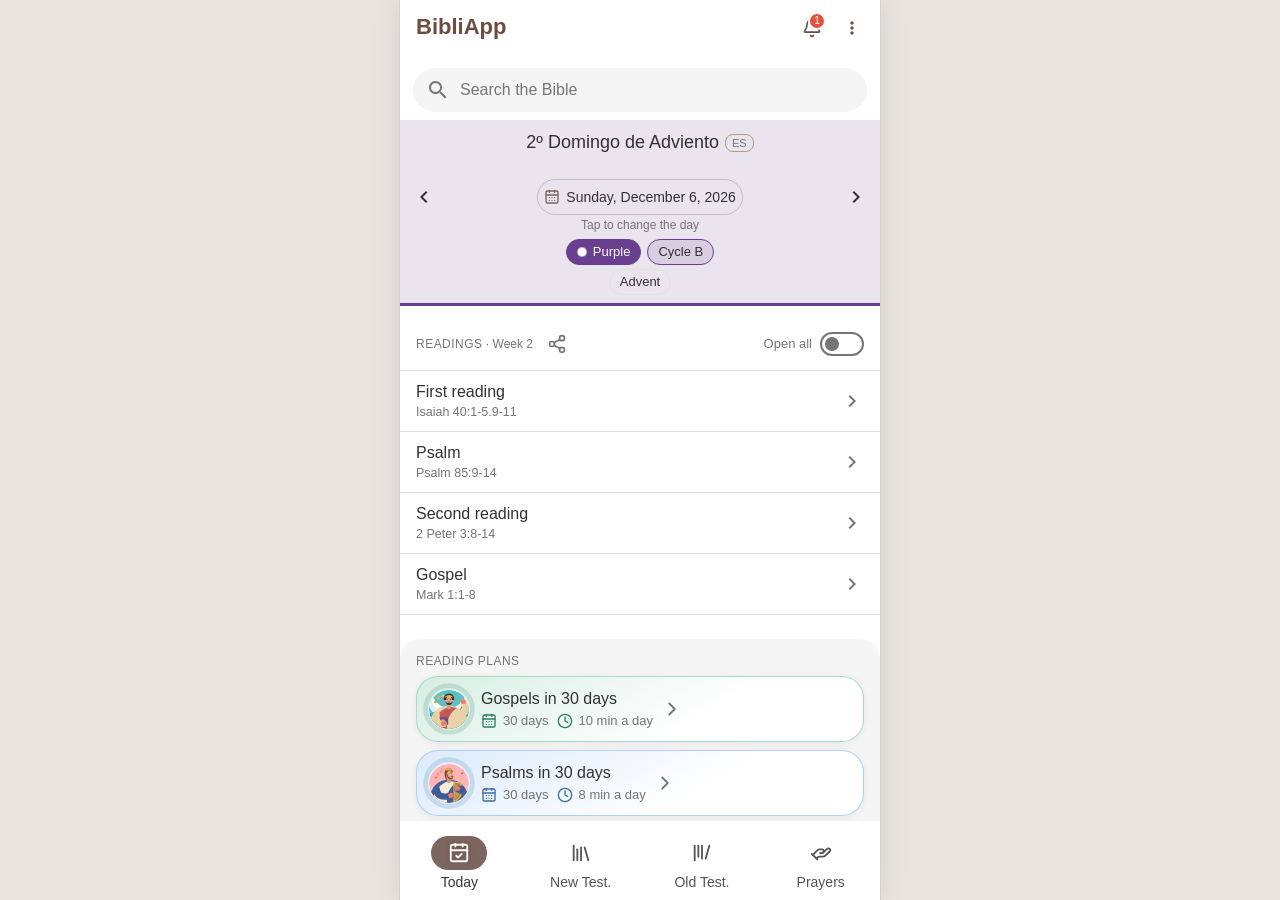
==== commit 060eaf86: "Versión 1.0.9: página y versión web actualizadas" ====
--- a/app/index.html
+++ b/app/index.html
@@ -27,7 +27,7 @@
     </script>
     <title>Biblia Católica Offline</title>
     <link rel="icon" href="data:," />
-    <script type="module" crossorigin src="./assets/index-DFiv_YUi.js"></script>
+    <script type="module" crossorigin src="./assets/index-lBHnN_79.js"></script>
     <link rel="stylesheet" crossorigin href="./assets/index-B6dZs6DT.css">
   </head>
   <body>
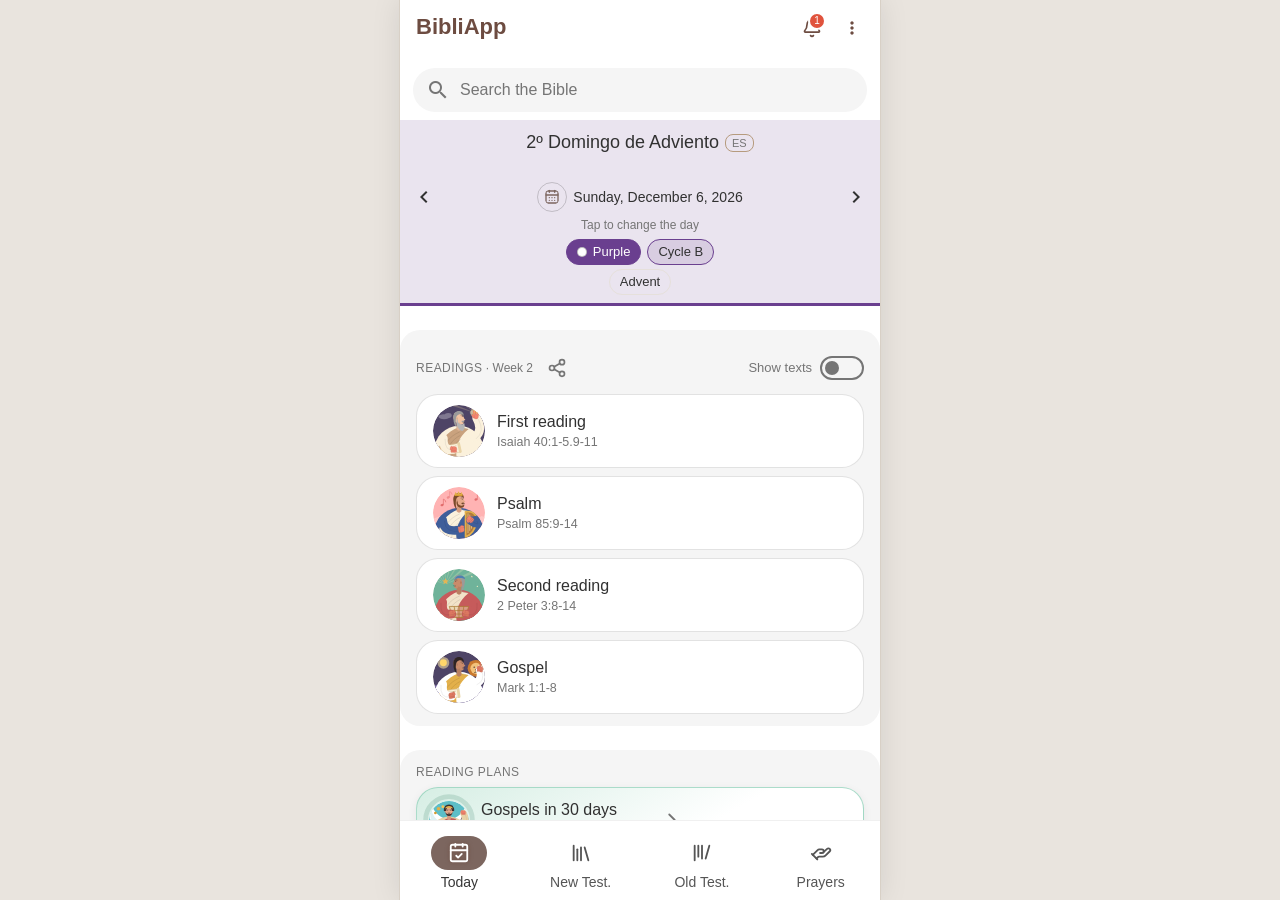
==== commit 29f461aa: "Versión web 1.0.12 actualizada" ====
--- a/app/index.html
+++ b/app/index.html
@@ -27,8 +27,8 @@
     </script>
     <title>Biblia Católica Offline</title>
     <link rel="icon" href="data:," />
-    <script type="module" crossorigin src="./assets/index-lBHnN_79.js"></script>
-    <link rel="stylesheet" crossorigin href="./assets/index-B6dZs6DT.css">
+    <script type="module" crossorigin src="./assets/index-DEX44yDs.js"></script>
+    <link rel="stylesheet" crossorigin href="./assets/index-BZR39VUV.css">
   </head>
   <body>
     <div id="root"></div>
--- a/app/assets/index-BZR39VUV.css
+++ b/app/assets/index-BZR39VUV.css
@@ -0,0 +1 @@
+@font-face{font-family:Material Icons;font-style:normal;font-weight:400;font-display:block;src:url(./material-icons-peAUziEw.woff2)format("woff2")}.material-icons{letter-spacing:normal;text-transform:none;white-space:nowrap;word-wrap:normal;-webkit-font-feature-settings:"liga";-webkit-font-smoothing:antialiased;direction:ltr;font-family:Material Icons;font-size:24px;font-style:normal;font-weight:400;line-height:1;display:inline-block}.materialize-red{background-color:#e51c23!important}.materialize-red-text{color:#e51c23!important}.materialize-red.lighten-5{background-color:#fdeaeb!important}.materialize-red-text.text-lighten-5{color:#fdeaeb!important}.materialize-red.lighten-4{background-color:#f8c1c3!important}.materialize-red-text.text-lighten-4{color:#f8c1c3!important}.materialize-red.lighten-3{background-color:#f3989b!important}.materialize-red-text.text-lighten-3{color:#f3989b!important}.materialize-red.lighten-2{background-color:#ee6e73!important}.materialize-red-text.text-lighten-2{color:#ee6e73!important}.materialize-red.lighten-1{background-color:#ea454b!important}.materialize-red-text.text-lighten-1{color:#ea454b!important}.materialize-red.darken-1{background-color:#d0181e!important}.materialize-red-text.text-darken-1{color:#d0181e!important}.materialize-red.darken-2{background-color:#b9151b!important}.materialize-red-text.text-darken-2{color:#b9151b!important}.materialize-red.darken-3{background-color:#a21318!important}.materialize-red-text.text-darken-3{color:#a21318!important}.materialize-red.darken-4{background-color:#8b1014!important}.materialize-red-text.text-darken-4{color:#8b1014!important}.red{background-color:#f44336!important}.red-text{color:#f44336!important}.red.lighten-5{background-color:#ffebee!important}.red-text.text-lighten-5{color:#ffebee!important}.red.lighten-4{background-color:#ffcdd2!important}.red-text.text-lighten-4{color:#ffcdd2!important}.red.lighten-3{background-color:#ef9a9a!important}.red-text.text-lighten-3{color:#ef9a9a!important}.red.lighten-2{background-color:#e57373!important}.red-text.text-lighten-2{color:#e57373!important}.red.lighten-1{background-color:#ef5350!important}.red-text.text-lighten-1{color:#ef5350!important}.red.darken-1{background-color:#e53935!important}.red-text.text-darken-1{color:#e53935!important}.red.darken-2{background-color:#d32f2f!important}.red-text.text-darken-2{color:#d32f2f!important}.red.darken-3{background-color:#c62828!important}.red-text.text-darken-3{color:#c62828!important}.red.darken-4{background-color:#b71c1c!important}.red-text.text-darken-4{color:#b71c1c!important}.red.accent-1{background-color:#ff8a80!important}.red-text.text-accent-1{color:#ff8a80!important}.red.accent-2{background-color:#ff5252!important}.red-text.text-accent-2{color:#ff5252!important}.red.accent-3{background-color:#ff1744!important}.red-text.text-accent-3{color:#ff1744!important}.red.accent-4{background-color:#d50000!important}.red-text.text-accent-4{color:#d50000!important}.pink{background-color:#e91e63!important}.pink-text{color:#e91e63!important}.pink.lighten-5{background-color:#fce4ec!important}.pink-text.text-lighten-5{color:#fce4ec!important}.pink.lighten-4{background-color:#f8bbd0!important}.pink-text.text-lighten-4{color:#f8bbd0!important}.pink.lighten-3{background-color:#f48fb1!important}.pink-text.text-lighten-3{color:#f48fb1!important}.pink.lighten-2{background-color:#f06292!important}.pink-text.text-lighten-2{color:#f06292!important}.pink.lighten-1{background-color:#ec407a!important}.pink-text.text-lighten-1{color:#ec407a!important}.pink.darken-1{background-color:#d81b60!important}.pink-text.text-darken-1{color:#d81b60!important}.pink.darken-2{background-color:#c2185b!important}.pink-text.text-darken-2{color:#c2185b!important}.pink.darken-3{background-color:#ad1457!important}.pink-text.text-darken-3{color:#ad1457!important}.pink.darken-4{background-color:#880e4f!important}.pink-text.text-darken-4{color:#880e4f!important}.pink.accent-1{background-color:#ff80ab!important}.pink-text.text-accent-1{color:#ff80ab!important}.pink.accent-2{background-color:#ff4081!important}.pink-text.text-accent-2{color:#ff4081!important}.pink.accent-3{background-color:#f50057!important}.pink-text.text-accent-3{color:#f50057!important}.pink.accent-4{background-color:#c51162!important}.pink-text.text-accent-4{color:#c51162!important}.purple{background-color:#9c27b0!important}.purple-text{color:#9c27b0!important}.purple.lighten-5{background-color:#f3e5f5!important}.purple-text.text-lighten-5{color:#f3e5f5!important}.purple.lighten-4{background-color:#e1bee7!important}.purple-text.text-lighten-4{color:#e1bee7!important}.purple.lighten-3{background-color:#ce93d8!important}.purple-text.text-lighten-3{color:#ce93d8!important}.purple.lighten-2{background-color:#ba68c8!important}.purple-text.text-lighten-2{color:#ba68c8!important}.purple.lighten-1{background-color:#ab47bc!important}.purple-text.text-lighten-1{color:#ab47bc!important}.purple.darken-1{background-color:#8e24aa!important}.purple-text.text-darken-1{color:#8e24aa!important}.purple.darken-2{background-color:#7b1fa2!important}.purple-text.text-darken-2{color:#7b1fa2!important}.purple.darken-3{background-color:#6a1b9a!important}.purple-text.text-darken-3{color:#6a1b9a!important}.purple.darken-4{background-color:#4a148c!important}.purple-text.text-darken-4{color:#4a148c!important}.purple.accent-1{background-color:#ea80fc!important}.purple-text.text-accent-1{color:#ea80fc!important}.purple.accent-2{background-color:#e040fb!important}.purple-text.text-accent-2{color:#e040fb!important}.purple.accent-3{background-color:#d500f9!important}.purple-text.text-accent-3{color:#d500f9!important}.purple.accent-4{background-color:#a0f!important}.purple-text.text-accent-4{color:#a0f!important}.deep-purple{background-color:#673ab7!important}.deep-purple-text{color:#673ab7!important}.deep-purple.lighten-5{background-color:#ede7f6!important}.deep-purple-text.text-lighten-5{color:#ede7f6!important}.deep-purple.lighten-4{background-color:#d1c4e9!important}.deep-purple-text.text-lighten-4{color:#d1c4e9!important}.deep-purple.lighten-3{background-color:#b39ddb!important}.deep-purple-text.text-lighten-3{color:#b39ddb!important}.deep-purple.lighten-2{background-color:#9575cd!important}.deep-purple-text.text-lighten-2{color:#9575cd!important}.deep-purple.lighten-1{background-color:#7e57c2!important}.deep-purple-text.text-lighten-1{color:#7e57c2!important}.deep-purple.darken-1{background-color:#5e35b1!important}.deep-purple-text.text-darken-1{color:#5e35b1!important}.deep-purple.darken-2{background-color:#512da8!important}.deep-purple-text.text-darken-2{color:#512da8!important}.deep-purple.darken-3{background-color:#4527a0!important}.deep-purple-text.text-darken-3{color:#4527a0!important}.deep-purple.darken-4{background-color:#311b92!important}.deep-purple-text.text-darken-4{color:#311b92!important}.deep-purple.accent-1{background-color:#b388ff!important}.deep-purple-text.text-accent-1{color:#b388ff!important}.deep-purple.accent-2{background-color:#7c4dff!important}.deep-purple-text.text-accent-2{color:#7c4dff!important}.deep-purple.accent-3{background-color:#651fff!important}.deep-purple-text.text-accent-3{color:#651fff!important}.deep-purple.accent-4{background-color:#6200ea!important}.deep-purple-text.text-accent-4{color:#6200ea!important}.indigo{background-color:#3f51b5!important}.indigo-text{color:#3f51b5!important}.indigo.lighten-5{background-color:#e8eaf6!important}.indigo-text.text-lighten-5{color:#e8eaf6!important}.indigo.lighten-4{background-color:#c5cae9!important}.indigo-text.text-lighten-4{color:#c5cae9!important}.indigo.lighten-3{background-color:#9fa8da!important}.indigo-text.text-lighten-3{color:#9fa8da!important}.indigo.lighten-2{background-color:#7986cb!important}.indigo-text.text-lighten-2{color:#7986cb!important}.indigo.lighten-1{background-color:#5c6bc0!important}.indigo-text.text-lighten-1{color:#5c6bc0!important}.indigo.darken-1{background-color:#3949ab!important}.indigo-text.text-darken-1{color:#3949ab!important}.indigo.darken-2{background-color:#303f9f!important}.indigo-text.text-darken-2{color:#303f9f!important}.indigo.darken-3{background-color:#283593!important}.indigo-text.text-darken-3{color:#283593!important}.indigo.darken-4{background-color:#1a237e!important}.indigo-text.text-darken-4{color:#1a237e!important}.indigo.accent-1{background-color:#8c9eff!important}.indigo-text.text-accent-1{color:#8c9eff!important}.indigo.accent-2{background-color:#536dfe!important}.indigo-text.text-accent-2{color:#536dfe!important}.indigo.accent-3{background-color:#3d5afe!important}.indigo-text.text-accent-3{color:#3d5afe!important}.indigo.accent-4{background-color:#304ffe!important}.indigo-text.text-accent-4{color:#304ffe!important}.blue{background-color:#2196f3!important}.blue-text{color:#2196f3!important}.blue.lighten-5{background-color:#e3f2fd!important}.blue-text.text-lighten-5{color:#e3f2fd!important}.blue.lighten-4{background-color:#bbdefb!important}.blue-text.text-lighten-4{color:#bbdefb!important}.blue.lighten-3{background-color:#90caf9!important}.blue-text.text-lighten-3{color:#90caf9!important}.blue.lighten-2{background-color:#64b5f6!important}.blue-text.text-lighten-2{color:#64b5f6!important}.blue.lighten-1{background-color:#42a5f5!important}.blue-text.text-lighten-1{color:#42a5f5!important}.blue.darken-1{background-color:#1e88e5!important}.blue-text.text-darken-1{color:#1e88e5!important}.blue.darken-2{background-color:#1976d2!important}.blue-text.text-darken-2{color:#1976d2!important}.blue.darken-3{background-color:#1565c0!important}.blue-text.text-darken-3{color:#1565c0!important}.blue.darken-4{background-color:#0d47a1!important}.blue-text.text-darken-4{color:#0d47a1!important}.blue.accent-1{background-color:#82b1ff!important}.blue-text.text-accent-1{color:#82b1ff!important}.blue.accent-2{background-color:#448aff!important}.blue-text.text-accent-2{color:#448aff!important}.blue.accent-3{background-color:#2979ff!important}.blue-text.text-accent-3{color:#2979ff!important}.blue.accent-4{background-color:#2962ff!important}.blue-text.text-accent-4{color:#2962ff!important}.light-blue{background-color:#03a9f4!important}.light-blue-text{color:#03a9f4!important}.light-blue.lighten-5{background-color:#e1f5fe!important}.light-blue-text.text-lighten-5{color:#e1f5fe!important}.light-blue.lighten-4{background-color:#b3e5fc!important}.light-blue-text.text-lighten-4{color:#b3e5fc!important}.light-blue.lighten-3{background-color:#81d4fa!important}.light-blue-text.text-lighten-3{color:#81d4fa!important}.light-blue.lighten-2{background-color:#4fc3f7!important}.light-blue-text.text-lighten-2{color:#4fc3f7!important}.light-blue.lighten-1{background-color:#b69b7e!important}.light-blue-text.text-lighten-1{color:#b69b7e!important}.light-blue.darken-1{background-color:#039be5!important}.light-blue-text.text-darken-1{color:#039be5!important}.light-blue.darken-2{background-color:#0288d1!important}.light-blue-text.text-darken-2{color:#0288d1!important}.light-blue.darken-3{background-color:#0277bd!important}.light-blue-text.text-darken-3{color:#0277bd!important}.light-blue.darken-4{background-color:#01579b!important}.light-blue-text.text-darken-4{color:#01579b!important}.light-blue.accent-1{background-color:#80d8ff!important}.light-blue-text.text-accent-1{color:#80d8ff!important}.light-blue.accent-2{background-color:#40c4ff!important}.light-blue-text.text-accent-2{color:#40c4ff!important}.light-blue.accent-3{background-color:#00b0ff!important}.light-blue-text.text-accent-3{color:#00b0ff!important}.light-blue.accent-4{background-color:#0091ea!important}.light-blue-text.text-accent-4{color:#0091ea!important}.cyan{background-color:#00bcd4!important}.cyan-text{color:#00bcd4!important}.cyan.lighten-5{background-color:#e0f7fa!important}.cyan-text.text-lighten-5{color:#e0f7fa!important}.cyan.lighten-4{background-color:#b2ebf2!important}.cyan-text.text-lighten-4{color:#b2ebf2!important}.cyan.lighten-3{background-color:#80deea!important}.cyan-text.text-lighten-3{color:#80deea!important}.cyan.lighten-2{background-color:#4dd0e1!important}.cyan-text.text-lighten-2{color:#4dd0e1!important}.cyan.lighten-1{background-color:#26c6da!important}.cyan-text.text-lighten-1{color:#26c6da!important}.cyan.darken-1{background-color:#00acc1!important}.cyan-text.text-darken-1{color:#00acc1!important}.cyan.darken-2{background-color:#0097a7!important}.cyan-text.text-darken-2{color:#0097a7!important}.cyan.darken-3{background-color:#00838f!important}.cyan-text.text-darken-3{color:#00838f!important}.cyan.darken-4{background-color:#006064!important}.cyan-text.text-darken-4{color:#006064!important}.cyan.accent-1{background-color:#84ffff!important}.cyan-text.text-accent-1{color:#84ffff!important}.cyan.accent-2{background-color:#18ffff!important}.cyan-text.text-accent-2{color:#18ffff!important}.cyan.accent-3{background-color:#00e5ff!important}.cyan-text.text-accent-3{color:#00e5ff!important}.cyan.accent-4{background-color:#00b8d4!important}.cyan-text.text-accent-4{color:#00b8d4!important}.teal{background-color:#009688!important}.teal-text{color:#009688!important}.teal.lighten-5{background-color:#e0f2f1!important}.teal-text.text-lighten-5{color:#e0f2f1!important}.teal.lighten-4{background-color:#b2dfdb!important}.teal-text.text-lighten-4{color:#b2dfdb!important}.teal.lighten-3{background-color:#80cbc4!important}.teal-text.text-lighten-3{color:#80cbc4!important}.teal.lighten-2{background-color:#4db6ac!important}.teal-text.text-lighten-2{color:#4db6ac!important}.teal.lighten-1{background-color:#b69b7e!important}.teal-text.text-lighten-1{color:#b69b7e!important}.teal.darken-1{background-color:#00897b!important}.teal-text.text-darken-1{color:#00897b!important}.teal.darken-2{background-color:#00796b!important}.teal-text.text-darken-2{color:#00796b!important}.teal.darken-3{background-color:#00695c!important}.teal-text.text-darken-3{color:#00695c!important}.teal.darken-4{background-color:#004d40!important}.teal-text.text-darken-4{color:#004d40!important}.teal.accent-1{background-color:#a7ffeb!important}.teal-text.text-accent-1{color:#a7ffeb!important}.teal.accent-2{background-color:#64ffda!important}.teal-text.text-accent-2{color:#64ffda!important}.teal.accent-3{background-color:#1de9b6!important}.teal-text.text-accent-3{color:#1de9b6!important}.teal.accent-4{background-color:#00bfa5!important}.teal-text.text-accent-4{color:#00bfa5!important}.green{background-color:#4caf50!important}.green-text{color:#4caf50!important}.green.lighten-5{background-color:#e8f5e9!important}.green-text.text-lighten-5{color:#e8f5e9!important}.green.lighten-4{background-color:#c8e6c9!important}.green-text.text-lighten-4{color:#c8e6c9!important}.green.lighten-3{background-color:#a5d6a7!important}.green-text.text-lighten-3{color:#a5d6a7!important}.green.lighten-2{background-color:#81c784!important}.green-text.text-lighten-2{color:#81c784!important}.green.lighten-1{background-color:#66bb6a!important}.green-text.text-lighten-1{color:#66bb6a!important}.green.darken-1{background-color:#43a047!important}.green-text.text-darken-1{color:#43a047!important}.green.darken-2{background-color:#388e3c!important}.green-text.text-darken-2{color:#388e3c!important}.green.darken-3{background-color:#2e7d32!important}.green-text.text-darken-3{color:#2e7d32!important}.green.darken-4{background-color:#1b5e20!important}.green-text.text-darken-4{color:#1b5e20!important}.green.accent-1{background-color:#b9f6ca!important}.green-text.text-accent-1{color:#b9f6ca!important}.green.accent-2{background-color:#69f0ae!important}.green-text.text-accent-2{color:#69f0ae!important}.green.accent-3{background-color:#00e676!important}.green-text.text-accent-3{color:#00e676!important}.green.accent-4{background-color:#00c853!important}.green-text.text-accent-4{color:#00c853!important}.light-green{background-color:#8bc34a!important}.light-green-text{color:#8bc34a!important}.light-green.lighten-5{background-color:#f1f8e9!important}.light-green-text.text-lighten-5{color:#f1f8e9!important}.light-green.lighten-4{background-color:#dcedc8!important}.light-green-text.text-lighten-4{color:#dcedc8!important}.light-green.lighten-3{background-color:#c5e1a5!important}.light-green-text.text-lighten-3{color:#c5e1a5!important}.light-green.lighten-2{background-color:#aed581!important}.light-green-text.text-lighten-2{color:#aed581!important}.light-green.lighten-1{background-color:#9ccc65!important}.light-green-text.text-lighten-1{color:#9ccc65!important}.light-green.darken-1{background-color:#7cb342!important}.light-green-text.text-darken-1{color:#7cb342!important}.light-green.darken-2{background-color:#689f38!important}.light-green-text.text-darken-2{color:#689f38!important}.light-green.darken-3{background-color:#558b2f!important}.light-green-text.text-darken-3{color:#558b2f!important}.light-green.darken-4{background-color:#33691e!important}.light-green-text.text-darken-4{color:#33691e!important}.light-green.accent-1{background-color:#ccff90!important}.light-green-text.text-accent-1{color:#ccff90!important}.light-green.accent-2{background-color:#b2ff59!important}.light-green-text.text-accent-2{color:#b2ff59!important}.light-green.accent-3{background-color:#76ff03!important}.light-green-text.text-accent-3{color:#76ff03!important}.light-green.accent-4{background-color:#64dd17!important}.light-green-text.text-accent-4{color:#64dd17!important}.lime{background-color:#cddc39!important}.lime-text{color:#cddc39!important}.lime.lighten-5{background-color:#f9fbe7!important}.lime-text.text-lighten-5{color:#f9fbe7!important}.lime.lighten-4{background-color:#f0f4c3!important}.lime-text.text-lighten-4{color:#f0f4c3!important}.lime.lighten-3{background-color:#e6ee9c!important}.lime-text.text-lighten-3{color:#e6ee9c!important}.lime.lighten-2{background-color:#dce775!important}.lime-text.text-lighten-2{color:#dce775!important}.lime.lighten-1{background-color:#d4e157!important}.lime-text.text-lighten-1{color:#d4e157!important}.lime.darken-1{background-color:#c0ca33!important}.lime-text.text-darken-1{color:#c0ca33!important}.lime.darken-2{background-color:#afb42b!important}.lime-text.text-darken-2{color:#afb42b!important}.lime.darken-3{background-color:#9e9d24!important}.lime-text.text-darken-3{color:#9e9d24!important}.lime.darken-4{background-color:#827717!important}.lime-text.text-darken-4{color:#827717!important}.lime.accent-1{background-color:#f4ff81!important}.lime-text.text-accent-1{color:#f4ff81!important}.lime.accent-2{background-color:#eeff41!important}.lime-text.text-accent-2{color:#eeff41!important}.lime.accent-3{background-color:#c6ff00!important}.lime-text.text-accent-3{color:#c6ff00!important}.lime.accent-4{background-color:#aeea00!important}.lime-text.text-accent-4{color:#aeea00!important}.yellow{background-color:#ffeb3b!important}.yellow-text{color:#ffeb3b!important}.yellow.lighten-5{background-color:#fffde7!important}.yellow-text.text-lighten-5{color:#fffde7!important}.yellow.lighten-4{background-color:#fff9c4!important}.yellow-text.text-lighten-4{color:#fff9c4!important}.yellow.lighten-3{background-color:#fff59d!important}.yellow-text.text-lighten-3{color:#fff59d!important}.yellow.lighten-2{background-color:#fff176!important}.yellow-text.text-lighten-2{color:#fff176!important}.yellow.lighten-1{background-color:#ffee58!important}.yellow-text.text-lighten-1{color:#ffee58!important}.yellow.darken-1{background-color:#fdd835!important}.yellow-text.text-darken-1{color:#fdd835!important}.yellow.darken-2{background-color:#fbc02d!important}.yellow-text.text-darken-2{color:#fbc02d!important}.yellow.darken-3{background-color:#f9a825!important}.yellow-text.text-darken-3{color:#f9a825!important}.yellow.darken-4{background-color:#f57f17!important}.yellow-text.text-darken-4{color:#f57f17!important}.yellow.accent-1{background-color:#ffff8d!important}.yellow-text.text-accent-1{color:#ffff8d!important}.yellow.accent-2{background-color:#ff0!important}.yellow-text.text-accent-2{color:#ff0!important}.yellow.accent-3{background-color:#ffea00!important}.yellow-text.text-accent-3{color:#ffea00!important}.yellow.accent-4{background-color:#ffd600!important}.yellow-text.text-accent-4{color:#ffd600!important}.amber{background-color:#ffc107!important}.amber-text{color:#ffc107!important}.amber.lighten-5{background-color:#fff8e1!important}.amber-text.text-lighten-5{color:#fff8e1!important}.amber.lighten-4{background-color:#ffecb3!important}.amber-text.text-lighten-4{color:#ffecb3!important}.amber.lighten-3{background-color:#ffe082!important}.amber-text.text-lighten-3{color:#ffe082!important}.amber.lighten-2{background-color:#ffd54f!important}.amber-text.text-lighten-2{color:#ffd54f!important}.amber.lighten-1{background-color:#ffca28!important}.amber-text.text-lighten-1{color:#ffca28!important}.amber.darken-1{background-color:#ffb300!important}.amber-text.text-darken-1{color:#ffb300!important}.amber.darken-2{background-color:#ffa000!important}.amber-text.text-darken-2{color:#ffa000!important}.amber.darken-3{background-color:#ff8f00!important}.amber-text.text-darken-3{color:#ff8f00!important}.amber.darken-4{background-color:#ff6f00!important}.amber-text.text-darken-4{color:#ff6f00!important}.amber.accent-1{background-color:#ffe57f!important}.amber-text.text-accent-1{color:#ffe57f!important}.amber.accent-2{background-color:#ffd740!important}.amber-text.text-accent-2{color:#ffd740!important}.amber.accent-3{background-color:#ffc400!important}.amber-text.text-accent-3{color:#ffc400!important}.amber.accent-4{background-color:#ffab00!important}.amber-text.text-accent-4{color:#ffab00!important}.orange{background-color:#ff9800!important}.orange-text{color:#ff9800!important}.orange.lighten-5{background-color:#fff3e0!important}.orange-text.text-lighten-5{color:#fff3e0!important}.orange.lighten-4{background-color:#ffe0b2!important}.orange-text.text-lighten-4{color:#ffe0b2!important}.orange.lighten-3{background-color:#ffcc80!important}.orange-text.text-lighten-3{color:#ffcc80!important}.orange.lighten-2{background-color:#ffb74d!important}.orange-text.text-lighten-2{color:#ffb74d!important}.orange.lighten-1{background-color:#ffa726!important}.orange-text.text-lighten-1{color:#ffa726!important}.orange.darken-1{background-color:#fb8c00!important}.orange-text.text-darken-1{color:#fb8c00!important}.orange.darken-2{background-color:#f57c00!important}.orange-text.text-darken-2{color:#f57c00!important}.orange.darken-3{background-color:#ef6c00!important}.orange-text.text-darken-3{color:#ef6c00!important}.orange.darken-4{background-color:#e65100!important}.orange-text.text-darken-4{color:#e65100!important}.orange.accent-1{background-color:#ffd180!important}.orange-text.text-accent-1{color:#ffd180!important}.orange.accent-2{background-color:#ffab40!important}.orange-text.text-accent-2{color:#ffab40!important}.orange.accent-3{background-color:#ff9100!important}.orange-text.text-accent-3{color:#ff9100!important}.orange.accent-4{background-color:#ff6d00!important}.orange-text.text-accent-4{color:#ff6d00!important}.deep-orange{background-color:#ff5722!important}.deep-orange-text{color:#ff5722!important}.deep-orange.lighten-5{background-color:#fbe9e7!important}.deep-orange-text.text-lighten-5{color:#fbe9e7!important}.deep-orange.lighten-4{background-color:#ffccbc!important}.deep-orange-text.text-lighten-4{color:#ffccbc!important}.deep-orange.lighten-3{background-color:#ffab91!important}.deep-orange-text.text-lighten-3{color:#ffab91!important}.deep-orange.lighten-2{background-color:#ff8a65!important}.deep-orange-text.text-lighten-2{color:#ff8a65!important}.deep-orange.lighten-1{background-color:#ff7043!important}.deep-orange-text.text-lighten-1{color:#ff7043!important}.deep-orange.darken-1{background-color:#f4511e!important}.deep-orange-text.text-darken-1{color:#f4511e!important}.deep-orange.darken-2{background-color:#e64a19!important}.deep-orange-text.text-darken-2{color:#e64a19!important}.deep-orange.darken-3{background-color:#d84315!important}.deep-orange-text.text-darken-3{color:#d84315!important}.deep-orange.darken-4{background-color:#bf360c!important}.deep-orange-text.text-darken-4{color:#bf360c!important}.deep-orange.accent-1{background-color:#ff9e80!important}.deep-orange-text.text-accent-1{color:#ff9e80!important}.deep-orange.accent-2{background-color:#ff6e40!important}.deep-orange-text.text-accent-2{color:#ff6e40!important}.deep-orange.accent-3{background-color:#ff3d00!important}.deep-orange-text.text-accent-3{color:#ff3d00!important}.deep-orange.accent-4{background-color:#dd2c00!important}.deep-orange-text.text-accent-4{color:#dd2c00!important}.brown{background-color:#795548!important}.brown-text{color:#795548!important}.brown.lighten-5{background-color:#efebe9!important}.brown-text.text-lighten-5{color:#efebe9!important}.brown.lighten-4{background-color:#d7ccc8!important}.brown-text.text-lighten-4{color:#d7ccc8!important}.brown.lighten-3{background-color:#bcaaa4!important}.brown-text.text-lighten-3{color:#bcaaa4!important}.brown.lighten-2{background-color:#a1887f!important}.brown-text.text-lighten-2{color:#a1887f!important}.brown.lighten-1{background-color:#8d6e63!important}.brown-text.text-lighten-1{color:#8d6e63!important}.brown.darken-1{background-color:#6d4c41!important}.brown-text.text-darken-1{color:#6d4c41!important}.brown.darken-2{background-color:#5d4037!important}.brown-text.text-darken-2{color:#5d4037!important}.brown.darken-3{background-color:#4e342e!important}.brown-text.text-darken-3{color:#4e342e!important}.brown.darken-4{background-color:#3e2723!important}.brown-text.text-darken-4{color:#3e2723!important}.blue-grey{background-color:#607d8b!important}.blue-grey-text{color:#607d8b!important}.blue-grey.lighten-5{background-color:#eceff1!important}.blue-grey-text.text-lighten-5{color:#eceff1!important}.blue-grey.lighten-4{background-color:#cfd8dc!important}.blue-grey-text.text-lighten-4{color:#cfd8dc!important}.blue-grey.lighten-3{background-color:#b0bec5!important}.blue-grey-text.text-lighten-3{color:#b0bec5!important}.blue-grey.lighten-2{background-color:#90a4ae!important}.blue-grey-text.text-lighten-2{color:#90a4ae!important}.blue-grey.lighten-1{background-color:#78909c!important}.blue-grey-text.text-lighten-1{color:#78909c!important}.blue-grey.darken-1{background-color:#546e7a!important}.blue-grey-text.text-darken-1{color:#546e7a!important}.blue-grey.darken-2{background-color:#455a64!important}.blue-grey-text.text-darken-2{color:#455a64!important}.blue-grey.darken-3{background-color:#37474f!important}.blue-grey-text.text-darken-3{color:#37474f!important}.blue-grey.darken-4{background-color:#263238!important}.blue-grey-text.text-darken-4{color:#263238!important}.grey{background-color:#9e9e9e!important}.grey-text{color:#9e9e9e!important}.grey.lighten-5{background-color:#fafafa!important}.grey-text.text-lighten-5{color:#fafafa!important}.grey.lighten-4{background-color:#f5f5f5!important}.grey-text.text-lighten-4{color:#f5f5f5!important}.grey.lighten-3{background-color:#eee!important}.grey-text.text-lighten-3{color:#eee!important}.grey.lighten-2{background-color:#e0e0e0!important}.grey-text.text-lighten-2{color:#e0e0e0!important}.grey.lighten-1{background-color:#bdbdbd!important}.grey-text.text-lighten-1{color:#bdbdbd!important}.grey.darken-1{background-color:#757575!important}.grey-text.text-darken-1{color:#757575!important}.grey.darken-2{background-color:#616161!important}.grey-text.text-darken-2{color:#616161!important}.grey.darken-3{background-color:#424242!important}.grey-text.text-darken-3{color:#424242!important}.grey.darken-4{background-color:#212121!important}.grey-text.text-darken-4{color:#212121!important}.black{background-color:#000!important}.black-text{color:#000!important}.white{background-color:#fff!important}.white-text{color:#fff!important}.transparent{background-color:#0000!important}.transparent-text{color:#0000!important}html{-webkit-text-size-adjust:100%;-ms-text-size-adjust:100%;line-height:1.15}body{margin:0}article,aside,footer,header,nav,section{display:block}h1{margin:.67em 0;font-size:2em}figcaption,figure,main{display:block}figure{margin:1em 40px}hr{box-sizing:content-box;height:0;overflow:visible}pre{font-family:monospace;font-size:1em}a{-webkit-text-decoration-skip:objects;background-color:#0000}abbr[title]{text-decoration:underline;border-bottom:none;-webkit-text-decoration:underline dotted;text-decoration:underline dotted}b,strong{font-weight:inherit;font-weight:500}code,kbd,samp{font-family:monospace;font-size:1em}dfn{font-style:italic}mark{color:#000;background-color:#ff0}sub,sup{vertical-align:baseline;font-size:75%;line-height:0;position:relative}sub{bottom:-.25em}sup{top:-.5em}audio,video{display:inline-block}audio:not([controls]){height:0;display:none}img{border-style:none}svg:not(:root){overflow:hidden}button,input,optgroup,select,textarea{margin:0;font-family:sans-serif;font-size:100%;line-height:1.15}button,input{overflow:visible}button,select{text-transform:none}button,html [type=button],[type=reset],[type=submit]{-webkit-appearance:button}button::-moz-focus-inner{border-style:none;padding:0}[type=button]::-moz-focus-inner{border-style:none;padding:0}[type=reset]::-moz-focus-inner{border-style:none;padding:0}[type=submit]::-moz-focus-inner{border-style:none;padding:0}button:-moz-focusring{outline:1px dotted buttontext}[type=button]:-moz-focusring{outline:1px dotted buttontext}[type=reset]:-moz-focusring{outline:1px dotted buttontext}[type=submit]:-moz-focusring{outline:1px dotted buttontext}fieldset{padding:.35em .75em .625em}legend{box-sizing:border-box;color:inherit;white-space:normal;max-width:100%;padding:0;display:table}progress{vertical-align:baseline;display:inline-block}textarea{overflow:auto}[type=checkbox],[type=radio]{box-sizing:border-box;padding:0}[type=number]::-webkit-inner-spin-button{height:auto}[type=number]::-webkit-outer-spin-button{height:auto}[type=search]{-webkit-appearance:textfield;outline-offset:-2px}[type=search]::-webkit-search-cancel-button{-webkit-appearance:none}[type=search]::-webkit-search-decoration{-webkit-appearance:none}::-webkit-file-upload-button{-webkit-appearance:button;font:inherit}details,menu{display:block}summary{display:list-item}canvas{display:inline-block}template,[hidden]{display:none}html{box-sizing:border-box}*,:before,:after{-webkit-box-sizing:inherit;box-sizing:inherit}button,input,optgroup,select,textarea{font-family:-apple-system,BlinkMacSystemFont,Segoe UI,Roboto,Oxygen-Sans,Ubuntu,Cantarell,Helvetica Neue,sans-serif}ul:not(.browser-default){padding-left:0;list-style-type:none}ul:not(.browser-default)>li{list-style-type:none}a{color:#039be5;-webkit-tap-highlight-color:transparent;text-decoration:none}.valign-wrapper{align-items:center;display:flex}.clearfix{clear:both}.z-depth-0{-webkit-box-shadow:none!important;box-shadow:none!important}.z-depth-1,nav,.card-panel,.card,.toast,.btn,.btn-large,.btn-small,.btn-floating,.dropdown-content,.collapsible,.sidenav{box-shadow:0 2px 2px #00000024,0 3px 1px -2px #0000001f,0 1px 5px #0003}.z-depth-1-half,.btn:hover,.btn-large:hover,.btn-small:hover,.btn-floating:hover{box-shadow:0 3px 3px #00000024,0 1px 7px #0000001f,0 3px 1px -1px #0003}.z-depth-2{box-shadow:0 4px 5px #00000024,0 1px 10px #0000001f,0 2px 4px -1px #0000004d}.z-depth-3{box-shadow:0 8px 17px 2px #00000024,0 3px 14px 2px #0000001f,0 5px 5px -3px #0003}.z-depth-4{box-shadow:0 16px 24px 2px #00000024,0 6px 30px 5px #0000001f,0 8px 10px -7px #0003}.z-depth-5,.modal{box-shadow:0 24px 38px 3px #00000024,0 9px 46px 8px #0000001f,0 11px 15px -7px #0003}.hoverable{transition:box-shadow .25s}.hoverable:hover{box-shadow:0 8px 17px #0003,0 6px 20px #00000030}.divider{background-color:#e0e0e0;height:1px;overflow:hidden}blockquote{border-left:5px solid #ee6e73;margin:20px 0;padding-left:1.5rem}i{line-height:inherit}i.left{float:left;margin-right:15px}i.right{float:right;margin-left:15px}i.tiny{font-size:1rem}i.small{font-size:2rem}i.medium{font-size:4rem}i.large{font-size:6rem}img.responsive-img,video.responsive-video{max-width:100%;height:auto}.pagination li{text-align:center;vertical-align:top;border-radius:2px;height:30px;display:inline-block}.pagination li a{color:#444;padding:0 10px;font-size:1.2rem;line-height:30px;display:inline-block}.pagination li.active a{color:#fff}.pagination li.active{background-color:#ee6e73}.pagination li.disabled a{cursor:default;color:#999}.pagination li i{font-size:2rem}.pagination li.pages ul li{float:none;display:inline-block}@media only screen and (width<=992px){.pagination{width:100%}.pagination li.prev,.pagination li.next{width:10%}.pagination li.pages{white-space:nowrap;width:80%;overflow:hidden}}.breadcrumb{color:#ffffffb3;font-size:18px}.breadcrumb i,.breadcrumb [class^=mdi-],.breadcrumb [class*=mdi-],.breadcrumb i.material-icons{float:left;font-size:24px;display:inline-block}.breadcrumb:before{content:"";color:#ffffffb3;vertical-align:top;-webkit-font-smoothing:antialiased;margin:0 10px 0 8px;font-family:Material Icons;font-size:25px;font-style:normal;font-weight:400;display:inline-block}.breadcrumb:first-child:before{display:none}.breadcrumb:last-child{color:#fff}.parallax-container{height:500px;position:relative;overflow:hidden}.parallax-container .parallax{z-index:-1;position:absolute;inset:0}.parallax-container .parallax img{opacity:0;min-width:100%;min-height:100%;position:absolute;bottom:0;left:50%;transform:translate(-50%)}.pin-top,.pin-bottom{position:relative}.pinned{position:fixed!important}ul.staggered-list li{opacity:0}.fade-in{opacity:0;transform-origin:0}@media only screen and (width<=600px){.hide-on-small-only,.hide-on-small-and-down{display:none!important}}@media only screen and (width<=992px){.hide-on-med-and-down{display:none!important}}@media only screen and (width>=601px){.hide-on-med-and-up{display:none!important}}@media only screen and (width>=600px) and (width<=992px){.hide-on-med-only{display:none!important}}@media only screen and (width>=993px){.hide-on-large-only{display:none!important}}@media only screen and (width>=1201px){.hide-on-extra-large-only{display:none!important}.show-on-extra-large{display:block!important}}@media only screen and (width>=993px){.show-on-large{display:block!important}}@media only screen and (width>=600px) and (width<=992px){.show-on-medium{display:block!important}}@media only screen and (width<=600px){.show-on-small{display:block!important}}@media only screen and (width>=601px){.show-on-medium-and-up{display:block!important}}@media only screen and (width<=992px){.show-on-medium-and-down{display:block!important}}@media only screen and (width<=600px){.center-on-small-only{text-align:center}}.page-footer{color:#fff;background-color:#ee6e73;padding-top:20px}.page-footer .footer-copyright{color:#fffc;background-color:#33333314;justify-content:space-between;align-items:center;min-height:50px;padding:10px 0;display:flex;overflow:hidden}table,th,td{border:none}table{border-collapse:collapse;border-spacing:0;width:100%;display:table}table.striped tr{border-bottom:none}table.striped>tbody>tr:nth-child(odd){background-color:#f2f2f280}table.striped>tbody>tr>td{border-radius:0}table.highlight>tbody>tr{transition:background-color .25s}table.highlight>tbody>tr:hover{background-color:#f2f2f280}table.centered thead tr th,table.centered tbody tr td{text-align:center}tr{border-bottom:1px solid #0000001f}td,th{text-align:left;vertical-align:middle;border-radius:2px;padding:15px 5px;display:table-cell}@media only screen and (width<=992px){table.responsive-table{border-collapse:collapse;border-spacing:0;width:100%;display:block;position:relative}table.responsive-table td:empty:before{content:" "}table.responsive-table th,table.responsive-table td{vertical-align:top;margin:0}table.responsive-table th{text-align:left}table.responsive-table thead{float:left;display:block}table.responsive-table thead tr{padding:0 10px 0 0;display:block}table.responsive-table thead tr th:before{content:" "}table.responsive-table tbody{white-space:nowrap;width:auto;display:block;position:relative;overflow-x:auto}table.responsive-table tbody tr{vertical-align:top;display:inline-block}table.responsive-table th{text-align:right;display:block}table.responsive-table td{text-align:left;min-height:1.25em;display:block}table.responsive-table tr{border-bottom:none;padding:0 10px}table.responsive-table thead{border:0;border-right:1px solid #0000001f}}.collection{border:1px solid #e0e0e0;border-radius:2px;margin:.5rem 0 1rem;position:relative;overflow:hidden}.collection .collection-item{background-color:#fff;border-bottom:1px solid #e0e0e0;margin:0;padding:10px 20px;line-height:1.5rem}.collection .collection-item.avatar{min-height:84px;padding-left:72px;position:relative}.collection .collection-item.avatar:not(.circle-clipper)>.circle,.collection .collection-item.avatar :not(.circle-clipper)>.circle{vertical-align:middle;width:42px;height:42px;display:inline-block;position:absolute;left:15px;overflow:hidden}.collection .collection-item.avatar i.circle{color:#fff;text-align:center;background-color:#999;font-size:18px;line-height:42px}.collection .collection-item.avatar .title{font-size:16px}.collection .collection-item.avatar p{margin:0}.collection .collection-item.avatar .secondary-content{position:absolute;top:16px;right:16px}.collection .collection-item:last-child{border-bottom:none}.collection .collection-item.active{color:#eafaf9;background-color:#b69b7e}.collection .collection-item.active .secondary-content{color:#fff}.collection a.collection-item{color:#b69b7e;transition:all .25s;display:block}.collection a.collection-item:not(.active):hover{background-color:#ddd}.collection.with-header .collection-header{background-color:#fff;border-bottom:1px solid #e0e0e0;padding:10px 20px}.collection.with-header .collection-item{padding-left:30px}.collection.with-header .collection-item.avatar{padding-left:72px}.secondary-content{float:right;color:#b69b7e}.collapsible .collection{border:none;margin:0}.video-container{height:0;padding-bottom:56.25%;position:relative;overflow:hidden}.video-container iframe,.video-container object,.video-container embed{width:100%;height:100%;position:absolute;top:0;left:0}.progress{background-color:#acece6;border-radius:2px;width:100%;height:4px;margin:.5rem 0 1rem;display:block;position:relative;overflow:hidden}.progress .determinate{background-color:#b69b7e;transition:width .3s linear;position:absolute;top:0;bottom:0;left:0}.progress .indeterminate{background-color:#b69b7e}.progress .indeterminate:before{content:"";background-color:inherit;will-change:left, right;animation:2.1s cubic-bezier(.65,.815,.735,.395) infinite indeterminate;position:absolute;top:0;bottom:0;left:0}.progress .indeterminate:after{content:"";background-color:inherit;will-change:left, right;animation:2.1s cubic-bezier(.165,.84,.44,1) 1.15s infinite indeterminate-short;position:absolute;top:0;bottom:0;left:0}@keyframes indeterminate{0%{left:-35%;right:100%}60%{left:100%;right:-90%}to{left:100%;right:-90%}}@keyframes indeterminate-short{0%{left:-200%;right:100%}60%{left:107%;right:-8%}to{left:107%;right:-8%}}.hide{display:none!important}.left-align{text-align:left}.right-align{text-align:right}.center,.center-align{text-align:center}.left{float:left!important}.right{float:right!important}.no-select,input[type=range],input[type=range]+.thumb{-webkit-user-select:none;user-select:none}.circle{border-radius:50%}.center-block{margin-left:auto;margin-right:auto;display:block}.truncate{white-space:nowrap;text-overflow:ellipsis;display:block;overflow:hidden}.no-padding{padding:0!important}span.badge{text-align:center;color:#757575;float:right;box-sizing:border-box;min-width:3rem;height:22px;margin-left:14px;padding:0 6px;font-size:1rem;line-height:22px}span.badge.new{color:#fff;background-color:#b69b7e;border-radius:2px;font-size:.8rem;font-weight:300}span.badge.new:after{content:" new"}span.badge[data-badge-caption]:after{content:" " attr(data-badge-caption)}nav ul a span.badge{float:none;-webkit-font-smoothing:auto;height:22px;margin-left:4px;line-height:22px;display:inline-block}.collection-item span.badge{margin-top:calc(.75rem - 11px)}.collapsible span.badge{margin-left:auto}.sidenav span.badge{margin-top:13px}table span.badge{float:none;margin-left:auto;display:inline-block}.material-icons{text-rendering:optimizelegibility;-webkit-font-feature-settings:"liga";-moz-font-feature-settings:"liga";font-feature-settings:"liga"}.container{width:90%;max-width:1280px;margin:0 auto}@media only screen and (width>=601px){.container{width:85%}}@media only screen and (width>=993px){.container{width:70%}}.col .row{margin-left:-.75rem;margin-right:-.75rem}.section{padding-top:1rem;padding-bottom:1rem}.section.no-pad{padding:0}.section.no-pad-bot{padding-bottom:0}.section.no-pad-top{padding-top:0}.row{margin-bottom:20px;margin-left:auto;margin-right:auto}.row:after{content:"";clear:both;display:table}.row .col{float:left;box-sizing:border-box;min-height:1px;padding:0 .75rem}.row .col[class*=push-],.row .col[class*=pull-]{position:relative}.row .col.s1{width:8.33333%;margin-left:auto;left:auto;right:auto}.row .col.s2{width:16.6667%;margin-left:auto;left:auto;right:auto}.row .col.s3{width:25%;margin-left:auto;left:auto;right:auto}.row .col.s4{width:33.3333%;margin-left:auto;left:auto;right:auto}.row .col.s5{width:41.6667%;margin-left:auto;left:auto;right:auto}.row .col.s6{width:50%;margin-left:auto;left:auto;right:auto}.row .col.s7{width:58.3333%;margin-left:auto;left:auto;right:auto}.row .col.s8{width:66.6667%;margin-left:auto;left:auto;right:auto}.row .col.s9{width:75%;margin-left:auto;left:auto;right:auto}.row .col.s10{width:83.3333%;margin-left:auto;left:auto;right:auto}.row .col.s11{width:91.6667%;margin-left:auto;left:auto;right:auto}.row .col.s12{width:100%;margin-left:auto;left:auto;right:auto}.row .col.offset-s1{margin-left:8.33333%}.row .col.pull-s1{right:8.33333%}.row .col.push-s1{left:8.33333%}.row .col.offset-s2{margin-left:16.6667%}.row .col.pull-s2{right:16.6667%}.row .col.push-s2{left:16.6667%}.row .col.offset-s3{margin-left:25%}.row .col.pull-s3{right:25%}.row .col.push-s3{left:25%}.row .col.offset-s4{margin-left:33.3333%}.row .col.pull-s4{right:33.3333%}.row .col.push-s4{left:33.3333%}.row .col.offset-s5{margin-left:41.6667%}.row .col.pull-s5{right:41.6667%}.row .col.push-s5{left:41.6667%}.row .col.offset-s6{margin-left:50%}.row .col.pull-s6{right:50%}.row .col.push-s6{left:50%}.row .col.offset-s7{margin-left:58.3333%}.row .col.pull-s7{right:58.3333%}.row .col.push-s7{left:58.3333%}.row .col.offset-s8{margin-left:66.6667%}.row .col.pull-s8{right:66.6667%}.row .col.push-s8{left:66.6667%}.row .col.offset-s9{margin-left:75%}.row .col.pull-s9{right:75%}.row .col.push-s9{left:75%}.row .col.offset-s10{margin-left:83.3333%}.row .col.pull-s10{right:83.3333%}.row .col.push-s10{left:83.3333%}.row .col.offset-s11{margin-left:91.6667%}.row .col.pull-s11{right:91.6667%}.row .col.push-s11{left:91.6667%}.row .col.offset-s12{margin-left:100%}.row .col.pull-s12{right:100%}.row .col.push-s12{left:100%}@media only screen and (width>=601px){.row .col.m1{width:8.33333%;margin-left:auto;left:auto;right:auto}.row .col.m2{width:16.6667%;margin-left:auto;left:auto;right:auto}.row .col.m3{width:25%;margin-left:auto;left:auto;right:auto}.row .col.m4{width:33.3333%;margin-left:auto;left:auto;right:auto}.row .col.m5{width:41.6667%;margin-left:auto;left:auto;right:auto}.row .col.m6{width:50%;margin-left:auto;left:auto;right:auto}.row .col.m7{width:58.3333%;margin-left:auto;left:auto;right:auto}.row .col.m8{width:66.6667%;margin-left:auto;left:auto;right:auto}.row .col.m9{width:75%;margin-left:auto;left:auto;right:auto}.row .col.m10{width:83.3333%;margin-left:auto;left:auto;right:auto}.row .col.m11{width:91.6667%;margin-left:auto;left:auto;right:auto}.row .col.m12{width:100%;margin-left:auto;left:auto;right:auto}.row .col.offset-m1{margin-left:8.33333%}.row .col.pull-m1{right:8.33333%}.row .col.push-m1{left:8.33333%}.row .col.offset-m2{margin-left:16.6667%}.row .col.pull-m2{right:16.6667%}.row .col.push-m2{left:16.6667%}.row .col.offset-m3{margin-left:25%}.row .col.pull-m3{right:25%}.row .col.push-m3{left:25%}.row .col.offset-m4{margin-left:33.3333%}.row .col.pull-m4{right:33.3333%}.row .col.push-m4{left:33.3333%}.row .col.offset-m5{margin-left:41.6667%}.row .col.pull-m5{right:41.6667%}.row .col.push-m5{left:41.6667%}.row .col.offset-m6{margin-left:50%}.row .col.pull-m6{right:50%}.row .col.push-m6{left:50%}.row .col.offset-m7{margin-left:58.3333%}.row .col.pull-m7{right:58.3333%}.row .col.push-m7{left:58.3333%}.row .col.offset-m8{margin-left:66.6667%}.row .col.pull-m8{right:66.6667%}.row .col.push-m8{left:66.6667%}.row .col.offset-m9{margin-left:75%}.row .col.pull-m9{right:75%}.row .col.push-m9{left:75%}.row .col.offset-m10{margin-left:83.3333%}.row .col.pull-m10{right:83.3333%}.row .col.push-m10{left:83.3333%}.row .col.offset-m11{margin-left:91.6667%}.row .col.pull-m11{right:91.6667%}.row .col.push-m11{left:91.6667%}.row .col.offset-m12{margin-left:100%}.row .col.pull-m12{right:100%}.row .col.push-m12{left:100%}}@media only screen and (width>=993px){.row .col.l1{width:8.33333%;margin-left:auto;left:auto;right:auto}.row .col.l2{width:16.6667%;margin-left:auto;left:auto;right:auto}.row .col.l3{width:25%;margin-left:auto;left:auto;right:auto}.row .col.l4{width:33.3333%;margin-left:auto;left:auto;right:auto}.row .col.l5{width:41.6667%;margin-left:auto;left:auto;right:auto}.row .col.l6{width:50%;margin-left:auto;left:auto;right:auto}.row .col.l7{width:58.3333%;margin-left:auto;left:auto;right:auto}.row .col.l8{width:66.6667%;margin-left:auto;left:auto;right:auto}.row .col.l9{width:75%;margin-left:auto;left:auto;right:auto}.row .col.l10{width:83.3333%;margin-left:auto;left:auto;right:auto}.row .col.l11{width:91.6667%;margin-left:auto;left:auto;right:auto}.row .col.l12{width:100%;margin-left:auto;left:auto;right:auto}.row .col.offset-l1{margin-left:8.33333%}.row .col.pull-l1{right:8.33333%}.row .col.push-l1{left:8.33333%}.row .col.offset-l2{margin-left:16.6667%}.row .col.pull-l2{right:16.6667%}.row .col.push-l2{left:16.6667%}.row .col.offset-l3{margin-left:25%}.row .col.pull-l3{right:25%}.row .col.push-l3{left:25%}.row .col.offset-l4{margin-left:33.3333%}.row .col.pull-l4{right:33.3333%}.row .col.push-l4{left:33.3333%}.row .col.offset-l5{margin-left:41.6667%}.row .col.pull-l5{right:41.6667%}.row .col.push-l5{left:41.6667%}.row .col.offset-l6{margin-left:50%}.row .col.pull-l6{right:50%}.row .col.push-l6{left:50%}.row .col.offset-l7{margin-left:58.3333%}.row .col.pull-l7{right:58.3333%}.row .col.push-l7{left:58.3333%}.row .col.offset-l8{margin-left:66.6667%}.row .col.pull-l8{right:66.6667%}.row .col.push-l8{left:66.6667%}.row .col.offset-l9{margin-left:75%}.row .col.pull-l9{right:75%}.row .col.push-l9{left:75%}.row .col.offset-l10{margin-left:83.3333%}.row .col.pull-l10{right:83.3333%}.row .col.push-l10{left:83.3333%}.row .col.offset-l11{margin-left:91.6667%}.row .col.pull-l11{right:91.6667%}.row .col.push-l11{left:91.6667%}.row .col.offset-l12{margin-left:100%}.row .col.pull-l12{right:100%}.row .col.push-l12{left:100%}}@media only screen and (width>=1201px){.row .col.xl1{width:8.33333%;margin-left:auto;left:auto;right:auto}.row .col.xl2{width:16.6667%;margin-left:auto;left:auto;right:auto}.row .col.xl3{width:25%;margin-left:auto;left:auto;right:auto}.row .col.xl4{width:33.3333%;margin-left:auto;left:auto;right:auto}.row .col.xl5{width:41.6667%;margin-left:auto;left:auto;right:auto}.row .col.xl6{width:50%;margin-left:auto;left:auto;right:auto}.row .col.xl7{width:58.3333%;margin-left:auto;left:auto;right:auto}.row .col.xl8{width:66.6667%;margin-left:auto;left:auto;right:auto}.row .col.xl9{width:75%;margin-left:auto;left:auto;right:auto}.row .col.xl10{width:83.3333%;margin-left:auto;left:auto;right:auto}.row .col.xl11{width:91.6667%;margin-left:auto;left:auto;right:auto}.row .col.xl12{width:100%;margin-left:auto;left:auto;right:auto}.row .col.offset-xl1{margin-left:8.33333%}.row .col.pull-xl1{right:8.33333%}.row .col.push-xl1{left:8.33333%}.row .col.offset-xl2{margin-left:16.6667%}.row .col.pull-xl2{right:16.6667%}.row .col.push-xl2{left:16.6667%}.row .col.offset-xl3{margin-left:25%}.row .col.pull-xl3{right:25%}.row .col.push-xl3{left:25%}.row .col.offset-xl4{margin-left:33.3333%}.row .col.pull-xl4{right:33.3333%}.row .col.push-xl4{left:33.3333%}.row .col.offset-xl5{margin-left:41.6667%}.row .col.pull-xl5{right:41.6667%}.row .col.push-xl5{left:41.6667%}.row .col.offset-xl6{margin-left:50%}.row .col.pull-xl6{right:50%}.row .col.push-xl6{left:50%}.row .col.offset-xl7{margin-left:58.3333%}.row .col.pull-xl7{right:58.3333%}.row .col.push-xl7{left:58.3333%}.row .col.offset-xl8{margin-left:66.6667%}.row .col.pull-xl8{right:66.6667%}.row .col.push-xl8{left:66.6667%}.row .col.offset-xl9{margin-left:75%}.row .col.pull-xl9{right:75%}.row .col.push-xl9{left:75%}.row .col.offset-xl10{margin-left:83.3333%}.row .col.pull-xl10{right:83.3333%}.row .col.push-xl10{left:83.3333%}.row .col.offset-xl11{margin-left:91.6667%}.row .col.pull-xl11{right:91.6667%}.row .col.push-xl11{left:91.6667%}.row .col.offset-xl12{margin-left:100%}.row .col.pull-xl12{right:100%}.row .col.push-xl12{left:100%}}nav{color:#fff;background-color:#ee6e73;width:100%;height:56px;line-height:56px}nav.nav-extended{height:auto}nav.nav-extended .nav-wrapper{height:auto;min-height:56px}nav.nav-extended .nav-content{line-height:normal;position:relative}nav a{color:#fff}nav i,nav [class^=mdi-],nav [class*=mdi-],nav i.material-icons{height:56px;font-size:24px;line-height:56px;display:block}@media only screen and (width>=993px){nav a.sidenav-trigger{display:none}}nav .sidenav-trigger{float:left;z-index:1;height:56px;margin:0 18px;position:relative}nav .sidenav-trigger i{height:56px;line-height:56px}nav .brand-logo{color:#fff;padding:0;font-size:2.1rem;display:inline-block;position:absolute}nav .brand-logo.center{left:50%;transform:translate(-50%)}@media only screen and (width<=992px){nav .brand-logo{left:50%;transform:translate(-50%)}nav .brand-logo.left,nav .brand-logo.right{padding:0;transform:none}nav .brand-logo.left{left:.5rem}nav .brand-logo.right{left:auto;right:.5rem}}nav .brand-logo.right{padding:0;right:.5rem}nav .brand-logo i,nav .brand-logo [class^=mdi-],nav .brand-logo [class*=mdi-],nav .brand-logo i.material-icons{float:left;margin-right:15px}nav .nav-title{padding:28px 0;font-size:32px;display:inline-block}nav ul{margin:0}nav ul li{float:left;padding:0;transition:background-color .3s}nav ul li.active{background-color:#0000001a}nav ul a{color:#fff;cursor:pointer;padding:0 15px;font-size:1rem;transition:background-color .3s;display:block}nav ul a.btn,nav ul a.btn-large,nav ul a.btn-small,nav ul a.btn-large,nav ul a.btn-flat,nav ul a.btn-floating{margin-top:-2px;margin-left:15px;margin-right:15px}nav ul a.btn>.material-icons,nav ul a.btn-large>.material-icons,nav ul a.btn-small>.material-icons,nav ul a.btn-large>.material-icons,nav ul a.btn-flat>.material-icons,nav ul a.btn-floating>.material-icons{height:inherit;line-height:inherit}nav ul a:hover{background-color:#0000001a}nav ul.left{float:left}nav form{height:100%}nav .input-field{height:100%;margin:0}nav .input-field input{border:none;height:100%;padding-left:2rem;font-size:1.2rem}nav .input-field input:focus,nav .input-field input[type=text]:valid,nav .input-field input[type=password]:valid,nav .input-field input[type=email]:valid,nav .input-field input[type=url]:valid,nav .input-field input[type=date]:valid{-webkit-box-shadow:none;box-shadow:none;border:none}nav .input-field label{top:0;left:0}nav .input-field label i{color:#ffffffb3;transition:color .3s}nav .input-field label.active i{color:#fff}.navbar-fixed{z-index:997;height:56px;position:relative}.navbar-fixed nav{position:fixed}@media only screen and (width>=601px){nav.nav-extended .nav-wrapper{min-height:64px}nav,nav .nav-wrapper i,nav a.sidenav-trigger,nav a.sidenav-trigger i{height:64px;line-height:64px}.navbar-fixed{height:64px}}a{text-decoration:none}html{color:#000000de;font-family:-apple-system,BlinkMacSystemFont,Segoe UI,Roboto,Oxygen-Sans,Ubuntu,Cantarell,Helvetica Neue,sans-serif;font-weight:400;line-height:1.5}@media only screen and (width>=0){html{font-size:14px}}@media only screen and (width>=992px){html{font-size:14.5px}}@media only screen and (width>=1200px){html{font-size:15px}}h1,h2,h3,h4,h5,h6{font-weight:400;line-height:1.3}h1 a,h2 a,h3 a,h4 a,h5 a,h6 a{font-weight:inherit}h1{margin:2.8rem 0 1.68rem;font-size:4.2rem;line-height:110%}h2{margin:2.37333rem 0 1.424rem;font-size:3.56rem;line-height:110%}h3{margin:1.94667rem 0 1.168rem;font-size:2.92rem;line-height:110%}h4{margin:1.52rem 0 .912rem;font-size:2.28rem;line-height:110%}h5{margin:1.09333rem 0 .656rem;font-size:1.64rem;line-height:110%}h6{margin:.766667rem 0 .46rem;font-size:1.15rem;line-height:110%}em{font-style:italic}strong{font-weight:500}small{font-size:75%}.light{font-weight:300}.thin{font-weight:200}@media only screen and (width>=360px){.flow-text{font-size:1.2rem}}@media only screen and (width>=390px){.flow-text{font-size:1.224rem}}@media only screen and (width>=420px){.flow-text{font-size:1.248rem}}@media only screen and (width>=450px){.flow-text{font-size:1.272rem}}@media only screen and (width>=480px){.flow-text{font-size:1.296rem}}@media only screen and (width>=510px){.flow-text{font-size:1.32rem}}@media only screen and (width>=540px){.flow-text{font-size:1.344rem}}@media only screen and (width>=570px){.flow-text{font-size:1.368rem}}@media only screen and (width>=600px){.flow-text{font-size:1.392rem}}@media only screen and (width>=630px){.flow-text{font-size:1.416rem}}@media only screen and (width>=660px){.flow-text{font-size:1.44rem}}@media only screen and (width>=690px){.flow-text{font-size:1.464rem}}@media only screen and (width>=720px){.flow-text{font-size:1.488rem}}@media only screen and (width>=750px){.flow-text{font-size:1.512rem}}@media only screen and (width>=780px){.flow-text{font-size:1.536rem}}@media only screen and (width>=810px){.flow-text{font-size:1.56rem}}@media only screen and (width>=840px){.flow-text{font-size:1.584rem}}@media only screen and (width>=870px){.flow-text{font-size:1.608rem}}@media only screen and (width>=900px){.flow-text{font-size:1.632rem}}@media only screen and (width>=930px){.flow-text{font-size:1.656rem}}@media only screen and (width>=960px){.flow-text{font-size:1.68rem}}@media only screen and (width<=360px){.flow-text{font-size:1.2rem}}.scale-transition{transition:transform .3s cubic-bezier(.53,.01,.36,1.63)!important}.scale-transition.scale-out{transform:scale(0);transition:transform .2s!important}.scale-transition.scale-in{transform:scale(1)}.card-panel{background-color:#fff;border-radius:2px;margin:.5rem 0 1rem;padding:24px;transition:box-shadow .25s}.card{background-color:#fff;border-radius:2px;margin:.5rem 0 1rem;transition:box-shadow .25s;position:relative}.card .card-title{font-size:24px;font-weight:300}.card .card-title.activator{cursor:pointer}.card.small,.card.medium,.card.large{position:relative}.card.small .card-image,.card.medium .card-image,.card.large .card-image{max-height:60%;overflow:hidden}.card.small .card-image+.card-content,.card.medium .card-image+.card-content,.card.large .card-image+.card-content{max-height:40%}.card.small .card-content,.card.medium .card-content,.card.large .card-content{max-height:100%;overflow:hidden}.card.small .card-action,.card.medium .card-action,.card.large .card-action{position:absolute;bottom:0;left:0;right:0}.card.small{height:300px}.card.medium{height:400px}.card.large{height:500px}.card.horizontal{display:flex}.card.horizontal.small .card-image,.card.horizontal.medium .card-image,.card.horizontal.large .card-image{height:100%;max-height:none;overflow:visible}.card.horizontal.small .card-image img,.card.horizontal.medium .card-image img,.card.horizontal.large .card-image img{height:100%}.card.horizontal .card-image{max-width:50%}.card.horizontal .card-image img{border-radius:2px 0 0 2px;width:auto;max-width:100%}.card.horizontal .card-stacked{flex-direction:column;flex:1;display:flex;position:relative}.card.horizontal .card-stacked .card-content{flex-grow:1}.card.sticky-action .card-action{z-index:2}.card.sticky-action .card-reveal{z-index:1;padding-bottom:64px}.card .card-image{position:relative}.card .card-image img{border-radius:2px 2px 0 0;width:100%;display:block;position:relative;inset:0}.card .card-image .card-title{color:#fff;max-width:100%;padding:24px;position:absolute;bottom:0;left:0}.card .card-content{border-radius:0 0 2px 2px;padding:24px}.card .card-content p{margin:0}.card .card-content .card-title{margin-bottom:8px;line-height:32px;display:block}.card .card-content .card-title i{line-height:32px}.card .card-action{background-color:inherit;border-top:1px solid #a0a0a033;padding:16px 24px;position:relative}.card .card-action:last-child{border-radius:0 0 2px 2px}.card .card-action a:not(.btn):not(.btn-large):not(.btn-small):not(.btn-large):not(.btn-floating){color:#ffab40;text-transform:uppercase;margin-right:24px;transition:color .3s}.card .card-action a:not(.btn):not(.btn-large):not(.btn-small):not(.btn-large):not(.btn-floating):hover{color:#ffd8a6}.card .card-reveal{z-index:3;background-color:#fff;width:100%;height:100%;padding:24px;display:none;position:absolute;top:100%;left:0;overflow-y:auto}.card .card-reveal .card-title{cursor:pointer;display:block}#toast-container{z-index:10000;display:block;position:fixed}@media only screen and (width<=600px){#toast-container{min-width:100%;bottom:0%}}@media only screen and (width>=601px) and (width<=992px){#toast-container{max-width:90%;bottom:7%;left:5%}}@media only screen and (width>=993px){#toast-container{max-width:86%;top:10%;right:7%}}.toast{color:#fff;cursor:default;background-color:#323232;border-radius:2px;justify-content:space-between;align-items:center;width:auto;max-width:100%;height:auto;min-height:48px;margin-top:10px;padding:10px 25px;font-size:1.1rem;font-weight:300;line-height:1.5em;display:flex;position:relative;top:35px}.toast .toast-action{color:#eeff41;margin-left:3rem;margin-right:-25px;font-weight:500}.toast.rounded{border-radius:24px}@media only screen and (width<=600px){.toast{border-radius:0;width:100%}}.tabs{white-space:nowrap;background-color:#fff;width:100%;height:48px;margin:0 auto;position:relative;overflow:auto hidden}.tabs.tabs-transparent{background-color:#0000}.tabs.tabs-transparent .tab a,.tabs.tabs-transparent .tab.disabled a,.tabs.tabs-transparent .tab.disabled a:hover{color:#ffffffb3}.tabs.tabs-transparent .tab a:hover,.tabs.tabs-transparent .tab a.active{color:#fff}.tabs.tabs-transparent .indicator{background-color:#fff}.tabs.tabs-fixed-width{display:flex}.tabs.tabs-fixed-width .tab{flex-grow:1}.tabs .tab{text-align:center;text-transform:uppercase;height:48px;margin:0;padding:0;line-height:48px;display:inline-block}.tabs .tab a{color:#ee6e73b3;text-overflow:ellipsis;width:100%;height:100%;padding:0 24px;font-size:14px;transition:color .28s,background-color .28s;display:block;overflow:hidden}.tabs .tab a:focus,.tabs .tab a:focus.active{background-color:#f6b2b533;outline:none}.tabs .tab a:hover,.tabs .tab a.active{color:#ee6e73;background-color:#0000}.tabs .tab.disabled a,.tabs .tab.disabled a:hover{color:#ee6e7366;cursor:default}.tabs .indicator{will-change:left, right;background-color:#f6b2b5;height:2px;position:absolute;bottom:0}@media only screen and (width<=992px){.tabs{display:flex}.tabs .tab{flex-grow:1}.tabs .tab a{padding:0 12px}}.material-tooltip{z-index:2000;color:#fff;opacity:0;text-align:center;pointer-events:none;visibility:hidden;background-color:#323232;border-radius:2px;max-width:calc(100% - 4px);min-height:36px;padding:10px 8px;font-size:1rem;line-height:120%;position:absolute;top:0;left:0;overflow:hidden}.backdrop{opacity:0;z-index:-1;transform-origin:50% 0;visibility:hidden;background-color:#323232;border-radius:0 0 50% 50%;width:14px;height:7px;position:absolute}.btn,.btn-large,.btn-small,.btn-flat{text-transform:uppercase;vertical-align:middle;-webkit-tap-highlight-color:transparent;border:none;border-radius:2px;height:36px;padding:0 16px;line-height:36px;display:inline-block}.btn.disabled,.disabled.btn-large,.disabled.btn-small,.btn-floating.disabled,.btn-large.disabled,.btn-small.disabled,.btn-flat.disabled,.btn:disabled,.btn-large:disabled,.btn-small:disabled,.btn-floating:disabled,.btn-large:disabled,.btn-small:disabled,.btn-flat:disabled,.btn[disabled],.btn-large[disabled],.btn-small[disabled],.btn-floating[disabled],.btn-large[disabled],.btn-small[disabled],.btn-flat[disabled]{pointer-events:none;-webkit-box-shadow:none;box-shadow:none;cursor:default;color:#9f9f9f!important;background-color:#dfdfdf!important}.btn.disabled:hover,.disabled.btn-large:hover,.disabled.btn-small:hover,.btn-floating.disabled:hover,.btn-large.disabled:hover,.btn-small.disabled:hover,.btn-flat.disabled:hover,.btn:disabled:hover,.btn-large:disabled:hover,.btn-small:disabled:hover,.btn-floating:disabled:hover,.btn-large:disabled:hover,.btn-small:disabled:hover,.btn-flat:disabled:hover,.btn[disabled]:hover,.btn-large[disabled]:hover,.btn-small[disabled]:hover,.btn-floating[disabled]:hover,.btn-large[disabled]:hover,.btn-small[disabled]:hover,.btn-flat[disabled]:hover{color:#9f9f9f!important;background-color:#dfdfdf!important}.btn,.btn-large,.btn-small,.btn-floating,.btn-large,.btn-small,.btn-flat{outline:0;font-size:14px}.btn i,.btn-large i,.btn-small i,.btn-floating i,.btn-large i,.btn-small i,.btn-flat i{font-size:1.3rem;line-height:inherit}.btn:focus,.btn-large:focus,.btn-small:focus,.btn-floating:focus{background-color:#1d7d74}.btn,.btn-large,.btn-small{color:#fff;text-align:center;letter-spacing:.5px;cursor:pointer;background-color:#b69b7e;text-decoration:none;transition:background-color .2s ease-out}.btn:hover,.btn-large:hover,.btn-small:hover{background-color:#2bbbad}.btn-floating{color:#fff;z-index:1;cursor:pointer;vertical-align:middle;background-color:#b69b7e;border-radius:50%;width:40px;height:40px;padding:0;line-height:40px;transition:background-color .3s;display:inline-block;position:relative;overflow:hidden}.btn-floating:hover{background-color:#b69b7e}.btn-floating:before{border-radius:0}.btn-floating.btn-large{width:56px;height:56px;padding:0}.btn-floating.btn-large.halfway-fab{bottom:-28px}.btn-floating.btn-large i{line-height:56px}.btn-floating.btn-small{width:32.4px;height:32.4px}.btn-floating.btn-small.halfway-fab{bottom:-16.2px}.btn-floating.btn-small i{line-height:32.4px}.btn-floating.halfway-fab{position:absolute;bottom:-20px;right:24px}.btn-floating.halfway-fab.left{left:24px;right:auto}.btn-floating i{width:inherit;text-align:center;color:#fff;font-size:1.6rem;line-height:40px;display:inline-block}button.btn-floating{border:none}.fixed-action-btn{z-index:997;margin-bottom:0;padding-top:15px;position:fixed;bottom:23px;right:23px}.fixed-action-btn.active ul{visibility:visible}.fixed-action-btn.direction-left,.fixed-action-btn.direction-right{padding:0 0 0 15px}.fixed-action-btn.direction-left ul,.fixed-action-btn.direction-right ul{text-align:right;width:500px;height:100%;top:50%;left:auto;right:64px;transform:translateY(-50%)}.fixed-action-btn.direction-left ul li,.fixed-action-btn.direction-right ul li{margin:7.5px 15px 0 0;display:inline-block}.fixed-action-btn.direction-right{padding:0 15px 0 0}.fixed-action-btn.direction-right ul{text-align:left;direction:rtl;left:64px;right:auto}.fixed-action-btn.direction-right ul li{margin:7.5px 0 0 15px}.fixed-action-btn.direction-bottom{padding:0 0 15px}.fixed-action-btn.direction-bottom ul{flex-direction:column-reverse;display:flex;top:64px;bottom:auto}.fixed-action-btn.direction-bottom ul li{margin:15px 0 0}.fixed-action-btn.toolbar{height:56px;padding:0}.fixed-action-btn.toolbar.active>a i{opacity:0}.fixed-action-btn.toolbar ul{z-index:1;display:flex;top:0;bottom:0}.fixed-action-btn.toolbar ul li{flex:1;height:100%;margin:0;transition:none;display:inline-block}.fixed-action-btn.toolbar ul li a{width:100%;height:100%;-webkit-box-shadow:none;box-shadow:none;color:#fff;z-index:1;background-color:#0000;line-height:56px;display:block;position:relative;overflow:hidden}.fixed-action-btn.toolbar ul li a i{line-height:inherit}.fixed-action-btn ul{text-align:center;visibility:hidden;margin:0;position:absolute;bottom:64px;left:0;right:0}.fixed-action-btn ul li{margin-bottom:15px}.fixed-action-btn ul a.btn-floating{opacity:0}.fixed-action-btn .fab-backdrop{z-index:-1;background-color:#b69b7e;border-radius:50%;width:40px;height:40px;position:absolute;top:0;left:0;transform:scale(0)}.btn-flat{-webkit-box-shadow:none;box-shadow:none;color:#343434;cursor:pointer;background-color:#0000;transition:background-color .2s}.btn-flat:focus,.btn-flat:hover{-webkit-box-shadow:none;box-shadow:none}.btn-flat:focus{background-color:#0000001a}.btn-flat.disabled,.btn-flat.btn-flat[disabled]{cursor:default;color:#b3b2b2!important;background-color:#0000!important}.btn-large{height:54px;padding:0 28px;font-size:15px;line-height:54px}.btn-large i{font-size:1.6rem}.btn-small{height:32.4px;font-size:13px;line-height:32.4px}.btn-small i{font-size:1.2rem}.btn-block{display:block}.dropdown-content{opacity:0;z-index:9999;transform-origin:0 0;background-color:#fff;min-width:100px;margin:0;display:none;position:absolute;top:0;left:0;overflow-y:auto}.dropdown-content:focus{outline:0}.dropdown-content li{clear:both;color:#000000de;cursor:pointer;text-align:left;width:100%;min-height:50px;line-height:1.5rem}.dropdown-content li:hover,.dropdown-content li.active{background-color:#eee}.dropdown-content li:focus{outline:none}.dropdown-content li.divider{height:1px;min-height:0}.dropdown-content li>a,.dropdown-content li>span{color:#b69b7e;padding:14px 16px;font-size:16px;line-height:22px;display:block}.dropdown-content li>span>label{height:18px;top:1px;left:0}.dropdown-content li>a>i{height:inherit;line-height:inherit;float:left;width:24px;margin:0 24px 0 0}body.keyboard-focused .dropdown-content li:focus{background-color:#dadada}.input-field.col .dropdown-content [type=checkbox]+label{height:18px;top:1px;left:0;transform:none}.dropdown-trigger{cursor:pointer}.waves-effect{cursor:pointer;-webkit-user-select:none;user-select:none;-webkit-tap-highlight-color:transparent;vertical-align:middle;z-index:1;transition:all .3s ease-out;display:inline-block;position:relative;overflow:hidden}.waves-effect .waves-ripple{opacity:0;transition:all .7s ease-out;pointer-events:none;background:#0003;border-radius:50%;width:20px;height:20px;margin-top:-10px;margin-left:-10px;transition-property:transform,opacity;position:absolute;transform:scale(0)}.waves-effect.waves-light .waves-ripple{background-color:#ffffff73}.waves-effect.waves-red .waves-ripple{background-color:#f44336b3}.waves-effect.waves-yellow .waves-ripple{background-color:#ffeb3bb3}.waves-effect.waves-orange .waves-ripple{background-color:#ff9800b3}.waves-effect.waves-purple .waves-ripple{background-color:#9c27b0b3}.waves-effect.waves-green .waves-ripple{background-color:#4caf50b3}.waves-effect.waves-teal .waves-ripple{background-color:#009688b3}.waves-effect input[type=button],.waves-effect input[type=reset],.waves-effect input[type=submit]{font-style:normal;font-size:inherit;text-transform:inherit;background:0 0;border:0}.waves-effect img{z-index:-1;position:relative}.waves-notransition{transition:none!important}.waves-circle{transform:translateZ(0);-webkit-mask-image:-webkit-radial-gradient(circle,#fff 100%,#000 100%)}.waves-input-wrapper{vertical-align:bottom;border-radius:.2em}.waves-input-wrapper .waves-button-input{z-index:1;position:relative;top:0;left:0}.waves-circle{text-align:center;border-radius:50%;width:2.5em;height:2.5em;line-height:2.5em;-webkit-mask-image:none}.waves-block{display:block}.waves-effect .waves-ripple{z-index:-1}.modal{will-change:top, opacity;background-color:#fafafa;border-radius:2px;width:55%;max-height:70%;margin:auto;padding:0;display:none;position:fixed;left:0;right:0;overflow-y:auto}.modal:focus{outline:none}@media only screen and (width<=992px){.modal{width:80%}}.modal h1,.modal h2,.modal h3,.modal h4{margin-top:0}.modal .modal-content{padding:24px}.modal .modal-close{cursor:pointer}.modal .modal-footer{text-align:right;background-color:#fafafa;border-radius:0 0 2px 2px;width:100%;height:56px;padding:4px 6px}.modal .modal-footer .btn,.modal .modal-footer .btn-large,.modal .modal-footer .btn-small,.modal .modal-footer .btn-flat{margin:6px 0}.modal-overlay{z-index:999;will-change:opacity;background:#000;width:100%;height:125%;display:none;position:fixed;inset:-25% 0 0}.modal.modal-fixed-footer{height:70%;padding:0}.modal.modal-fixed-footer .modal-content{width:100%;height:calc(100% - 56px);max-height:100%;position:absolute;overflow-y:auto}.modal.modal-fixed-footer .modal-footer{border-top:1px solid #0000001a;position:absolute;bottom:0}.modal.bottom-sheet{will-change:bottom, opacity;border-radius:0;width:100%;max-height:45%;margin:0;top:auto;bottom:-100%}.collapsible{border-top:1px solid #ddd;border-left:1px solid #ddd;border-right:1px solid #ddd;margin:.5rem 0 1rem}.collapsible-header{cursor:pointer;-webkit-tap-highlight-color:transparent;background-color:#fff;border-bottom:1px solid #ddd;padding:1rem;line-height:1.5;display:flex}.collapsible-header:focus{outline:0}.collapsible-header i{text-align:center;width:2rem;margin-right:1rem;font-size:1.6rem;display:inline-block}.keyboard-focused .collapsible-header:focus{background-color:#eee}.collapsible-body{box-sizing:border-box;border-bottom:1px solid #ddd;padding:2rem;display:none}.sidenav .collapsible,.sidenav.fixed .collapsible{-webkit-box-shadow:none;box-shadow:none;border:none}.sidenav .collapsible li,.sidenav.fixed .collapsible li{padding:0}.sidenav .collapsible-header,.sidenav.fixed .collapsible-header{line-height:inherit;height:inherit;background-color:#0000;border:none;padding:0 16px}.sidenav .collapsible-header:hover,.sidenav.fixed .collapsible-header:hover{background-color:#0000000d}.sidenav .collapsible-header i,.sidenav.fixed .collapsible-header i{line-height:inherit}.sidenav .collapsible-body,.sidenav.fixed .collapsible-body{background-color:#fff;border:0}.sidenav .collapsible-body li a,.sidenav.fixed .collapsible-body li a{padding:0 23.5px 0 31px}.collapsible.popout{-webkit-box-shadow:none;box-shadow:none;border:none}.collapsible.popout>li{margin:0 24px;transition:margin .35s cubic-bezier(.25,.46,.45,.94);box-shadow:0 2px 5px #00000029,0 2px 10px #0000001f}.collapsible.popout>li.active{margin:16px 0;box-shadow:0 5px 11px #0000002e,0 4px 15px #00000026}.chip{color:#0009;background-color:#e4e4e4;border-radius:16px;height:32px;margin-bottom:5px;margin-right:5px;padding:0 12px;font-size:13px;font-weight:500;line-height:32px;display:inline-block}.chip:focus{color:#fff;background-color:#b69b7e;outline:none}.chip>img{float:left;border-radius:50%;width:32px;height:32px;margin:0 8px 0 -12px}.chip .close{cursor:pointer;float:right;padding-left:8px;font-size:16px;line-height:32px}.chips{-webkit-box-shadow:none;box-shadow:none;border:none;border-bottom:1px solid #9e9e9e;outline:none;min-height:45px;margin:0 0 8px;transition:all .3s}.chips.focus{border-bottom:1px solid #b69b7e;box-shadow:0 1px #b69b7e}.chips:hover{cursor:text}.chips .input{color:#0009;background:0 0;border:0;outline:0;height:3rem;margin:0;font-size:16px;line-height:32px;display:inline-block;width:120px!important;padding:0!important}.chips .input:focus{-webkit-box-shadow:none!important;box-shadow:none!important;border:0!important}.chips .autocomplete-content{margin-top:0;margin-bottom:0}.prefix~.chips{width:calc(100% - 3rem);margin-left:3rem}.chips:empty~label{font-size:.8rem;transform:translateY(-140%)}.materialboxed{cursor:-webkit-zoom-in;cursor:zoom-in;-webkit-backface-visibility:hidden;transition:opacity .4s;display:block;position:relative}.materialboxed:hover:not(.active){opacity:.8}.materialboxed.active{cursor:-webkit-zoom-out;cursor:zoom-out}#materialbox-overlay{z-index:1000;will-change:opacity;background-color:#292929;position:fixed;inset:0}.materialbox-caption{color:#fff;text-align:center;z-index:1000;-webkit-font-smoothing:antialiased;width:100%;height:50px;padding:0% 15%;line-height:50px;display:none;position:fixed;bottom:0;left:0}select:focus{outline:1px solid #c9f3ef}button:focus{background-color:#2ab7a9;outline:none}label{color:#9e9e9e;font-size:.8rem}::-webkit-input-placeholder{color:#d1d1d1}::placeholder{color:#d1d1d1}:-ms-placeholder-shown{color:#d1d1d1}::placeholder{color:#d1d1d1}input:not([type]),input[type=text]:not(.browser-default),input[type=password]:not(.browser-default),input[type=email]:not(.browser-default),input[type=url]:not(.browser-default),input[type=time]:not(.browser-default),input[type=date]:not(.browser-default),input[type=datetime]:not(.browser-default),input[type=datetime-local]:not(.browser-default),input[type=tel]:not(.browser-default),input[type=number]:not(.browser-default),input[type=search]:not(.browser-default),textarea.materialize-textarea{width:100%;height:3rem;-webkit-box-shadow:none;box-shadow:none;box-sizing:content-box;background-color:#0000;border:none;border-bottom:1px solid #9e9e9e;border-radius:0;outline:none;margin:0 0 8px;padding:0;font-size:16px;transition:box-shadow .3s,border .3s}input:not([type]):disabled,input:not([type])[readonly=readonly],input[type=text]:not(.browser-default):disabled,input[type=text]:not(.browser-default)[readonly=readonly],input[type=password]:not(.browser-default):disabled,input[type=password]:not(.browser-default)[readonly=readonly],input[type=email]:not(.browser-default):disabled,input[type=email]:not(.browser-default)[readonly=readonly],input[type=url]:not(.browser-default):disabled,input[type=url]:not(.browser-default)[readonly=readonly],input[type=time]:not(.browser-default):disabled,input[type=time]:not(.browser-default)[readonly=readonly],input[type=date]:not(.browser-default):disabled,input[type=date]:not(.browser-default)[readonly=readonly],input[type=datetime]:not(.browser-default):disabled,input[type=datetime]:not(.browser-default)[readonly=readonly],input[type=datetime-local]:not(.browser-default):disabled,input[type=datetime-local]:not(.browser-default)[readonly=readonly],input[type=tel]:not(.browser-default):disabled,input[type=tel]:not(.browser-default)[readonly=readonly],input[type=number]:not(.browser-default):disabled,input[type=number]:not(.browser-default)[readonly=readonly],input[type=search]:not(.browser-default):disabled,input[type=search]:not(.browser-default)[readonly=readonly],textarea.materialize-textarea:disabled,textarea.materialize-textarea[readonly=readonly]{color:#0000006b;border-bottom:1px dotted #0000006b}input:not([type]):disabled+label,input:not([type])[readonly=readonly]+label,input[type=text]:not(.browser-default):disabled+label,input[type=text]:not(.browser-default)[readonly=readonly]+label,input[type=password]:not(.browser-default):disabled+label,input[type=password]:not(.browser-default)[readonly=readonly]+label,input[type=email]:not(.browser-default):disabled+label,input[type=email]:not(.browser-default)[readonly=readonly]+label,input[type=url]:not(.browser-default):disabled+label,input[type=url]:not(.browser-default)[readonly=readonly]+label,input[type=time]:not(.browser-default):disabled+label,input[type=time]:not(.browser-default)[readonly=readonly]+label,input[type=date]:not(.browser-default):disabled+label,input[type=date]:not(.browser-default)[readonly=readonly]+label,input[type=datetime]:not(.browser-default):disabled+label,input[type=datetime]:not(.browser-default)[readonly=readonly]+label,input[type=datetime-local]:not(.browser-default):disabled+label,input[type=datetime-local]:not(.browser-default)[readonly=readonly]+label,input[type=tel]:not(.browser-default):disabled+label,input[type=tel]:not(.browser-default)[readonly=readonly]+label,input[type=number]:not(.browser-default):disabled+label,input[type=number]:not(.browser-default)[readonly=readonly]+label,input[type=search]:not(.browser-default):disabled+label,input[type=search]:not(.browser-default)[readonly=readonly]+label,textarea.materialize-textarea:disabled+label,textarea.materialize-textarea[readonly=readonly]+label{color:#0000006b}input:not([type]):focus:not([readonly]),input[type=text]:not(.browser-default):focus:not([readonly]),input[type=password]:not(.browser-default):focus:not([readonly]),input[type=email]:not(.browser-default):focus:not([readonly]),input[type=url]:not(.browser-default):focus:not([readonly]),input[type=time]:not(.browser-default):focus:not([readonly]),input[type=date]:not(.browser-default):focus:not([readonly]),input[type=datetime]:not(.browser-default):focus:not([readonly]),input[type=datetime-local]:not(.browser-default):focus:not([readonly]),input[type=tel]:not(.browser-default):focus:not([readonly]),input[type=number]:not(.browser-default):focus:not([readonly]),input[type=search]:not(.browser-default):focus:not([readonly]),textarea.materialize-textarea:focus:not([readonly]){border-bottom:1px solid #b69b7e;box-shadow:0 1px #b69b7e}input:not([type]):focus:not([readonly])+label,input[type=text]:not(.browser-default):focus:not([readonly])+label,input[type=password]:not(.browser-default):focus:not([readonly])+label,input[type=email]:not(.browser-default):focus:not([readonly])+label,input[type=url]:not(.browser-default):focus:not([readonly])+label,input[type=time]:not(.browser-default):focus:not([readonly])+label,input[type=date]:not(.browser-default):focus:not([readonly])+label,input[type=datetime]:not(.browser-default):focus:not([readonly])+label,input[type=datetime-local]:not(.browser-default):focus:not([readonly])+label,input[type=tel]:not(.browser-default):focus:not([readonly])+label,input[type=number]:not(.browser-default):focus:not([readonly])+label,input[type=search]:not(.browser-default):focus:not([readonly])+label,textarea.materialize-textarea:focus:not([readonly])+label{color:#b69b7e}input:not([type]):focus.valid~label,input[type=text]:not(.browser-default):focus.valid~label,input[type=password]:not(.browser-default):focus.valid~label,input[type=email]:not(.browser-default):focus.valid~label,input[type=url]:not(.browser-default):focus.valid~label,input[type=time]:not(.browser-default):focus.valid~label,input[type=date]:not(.browser-default):focus.valid~label,input[type=datetime]:not(.browser-default):focus.valid~label,input[type=datetime-local]:not(.browser-default):focus.valid~label,input[type=tel]:not(.browser-default):focus.valid~label,input[type=number]:not(.browser-default):focus.valid~label,input[type=search]:not(.browser-default):focus.valid~label,textarea.materialize-textarea:focus.valid~label{color:#4caf50}input:not([type]):focus.invalid~label,input[type=text]:not(.browser-default):focus.invalid~label,input[type=password]:not(.browser-default):focus.invalid~label,input[type=email]:not(.browser-default):focus.invalid~label,input[type=url]:not(.browser-default):focus.invalid~label,input[type=time]:not(.browser-default):focus.invalid~label,input[type=date]:not(.browser-default):focus.invalid~label,input[type=datetime]:not(.browser-default):focus.invalid~label,input[type=datetime-local]:not(.browser-default):focus.invalid~label,input[type=tel]:not(.browser-default):focus.invalid~label,input[type=number]:not(.browser-default):focus.invalid~label,input[type=search]:not(.browser-default):focus.invalid~label,textarea.materialize-textarea:focus.invalid~label{color:#f44336}input:not([type]).validate+label,input[type=text]:not(.browser-default).validate+label,input[type=password]:not(.browser-default).validate+label,input[type=email]:not(.browser-default).validate+label,input[type=url]:not(.browser-default).validate+label,input[type=time]:not(.browser-default).validate+label,input[type=date]:not(.browser-default).validate+label,input[type=datetime]:not(.browser-default).validate+label,input[type=datetime-local]:not(.browser-default).validate+label,input[type=tel]:not(.browser-default).validate+label,input[type=number]:not(.browser-default).validate+label,input[type=search]:not(.browser-default).validate+label,textarea.materialize-textarea.validate+label{width:100%}input.valid:not([type]),input.valid:not([type]):focus,input.valid[type=text]:not(.browser-default),input.valid[type=text]:not(.browser-default):focus,input.valid[type=password]:not(.browser-default),input.valid[type=password]:not(.browser-default):focus,input.valid[type=email]:not(.browser-default),input.valid[type=email]:not(.browser-default):focus,input.valid[type=url]:not(.browser-default),input.valid[type=url]:not(.browser-default):focus,input.valid[type=time]:not(.browser-default),input.valid[type=time]:not(.browser-default):focus,input.valid[type=date]:not(.browser-default),input.valid[type=date]:not(.browser-default):focus,input.valid[type=datetime]:not(.browser-default),input.valid[type=datetime]:not(.browser-default):focus,input.valid[type=datetime-local]:not(.browser-default),input.valid[type=datetime-local]:not(.browser-default):focus,input.valid[type=tel]:not(.browser-default),input.valid[type=tel]:not(.browser-default):focus,input.valid[type=number]:not(.browser-default),input.valid[type=number]:not(.browser-default):focus,input.valid[type=search]:not(.browser-default),input.valid[type=search]:not(.browser-default):focus,textarea.materialize-textarea.valid,textarea.materialize-textarea.valid:focus,.select-wrapper.valid>input.select-dropdown{border-bottom:1px solid #4caf50;box-shadow:0 1px #4caf50}input.invalid:not([type]),input.invalid:not([type]):focus,input.invalid[type=text]:not(.browser-default),input.invalid[type=text]:not(.browser-default):focus,input.invalid[type=password]:not(.browser-default),input.invalid[type=password]:not(.browser-default):focus,input.invalid[type=email]:not(.browser-default),input.invalid[type=email]:not(.browser-default):focus,input.invalid[type=url]:not(.browser-default),input.invalid[type=url]:not(.browser-default):focus,input.invalid[type=time]:not(.browser-default),input.invalid[type=time]:not(.browser-default):focus,input.invalid[type=date]:not(.browser-default),input.invalid[type=date]:not(.browser-default):focus,input.invalid[type=datetime]:not(.browser-default),input.invalid[type=datetime]:not(.browser-default):focus,input.invalid[type=datetime-local]:not(.browser-default),input.invalid[type=datetime-local]:not(.browser-default):focus,input.invalid[type=tel]:not(.browser-default),input.invalid[type=tel]:not(.browser-default):focus,input.invalid[type=number]:not(.browser-default),input.invalid[type=number]:not(.browser-default):focus,input.invalid[type=search]:not(.browser-default),input.invalid[type=search]:not(.browser-default):focus,textarea.materialize-textarea.invalid,textarea.materialize-textarea.invalid:focus,.select-wrapper.invalid>input.select-dropdown,.select-wrapper.invalid>input.select-dropdown:focus{border-bottom:1px solid #f44336;box-shadow:0 1px #f44336}input:not([type]).valid~.helper-text[data-success],input:not([type]):focus.valid~.helper-text[data-success],input:not([type]).invalid~.helper-text[data-error],input:not([type]):focus.invalid~.helper-text[data-error],input[type=text]:not(.browser-default).valid~.helper-text[data-success],input[type=text]:not(.browser-default):focus.valid~.helper-text[data-success],input[type=text]:not(.browser-default).invalid~.helper-text[data-error],input[type=text]:not(.browser-default):focus.invalid~.helper-text[data-error],input[type=password]:not(.browser-default).valid~.helper-text[data-success],input[type=password]:not(.browser-default):focus.valid~.helper-text[data-success],input[type=password]:not(.browser-default).invalid~.helper-text[data-error],input[type=password]:not(.browser-default):focus.invalid~.helper-text[data-error],input[type=email]:not(.browser-default).valid~.helper-text[data-success],input[type=email]:not(.browser-default):focus.valid~.helper-text[data-success],input[type=email]:not(.browser-default).invalid~.helper-text[data-error],input[type=email]:not(.browser-default):focus.invalid~.helper-text[data-error],input[type=url]:not(.browser-default).valid~.helper-text[data-success],input[type=url]:not(.browser-default):focus.valid~.helper-text[data-success],input[type=url]:not(.browser-default).invalid~.helper-text[data-error],input[type=url]:not(.browser-default):focus.invalid~.helper-text[data-error],input[type=time]:not(.browser-default).valid~.helper-text[data-success],input[type=time]:not(.browser-default):focus.valid~.helper-text[data-success],input[type=time]:not(.browser-default).invalid~.helper-text[data-error],input[type=time]:not(.browser-default):focus.invalid~.helper-text[data-error],input[type=date]:not(.browser-default).valid~.helper-text[data-success],input[type=date]:not(.browser-default):focus.valid~.helper-text[data-success],input[type=date]:not(.browser-default).invalid~.helper-text[data-error],input[type=date]:not(.browser-default):focus.invalid~.helper-text[data-error],input[type=datetime]:not(.browser-default).valid~.helper-text[data-success],input[type=datetime]:not(.browser-default):focus.valid~.helper-text[data-success],input[type=datetime]:not(.browser-default).invalid~.helper-text[data-error],input[type=datetime]:not(.browser-default):focus.invalid~.helper-text[data-error],input[type=datetime-local]:not(.browser-default).valid~.helper-text[data-success],input[type=datetime-local]:not(.browser-default):focus.valid~.helper-text[data-success],input[type=datetime-local]:not(.browser-default).invalid~.helper-text[data-error],input[type=datetime-local]:not(.browser-default):focus.invalid~.helper-text[data-error],input[type=tel]:not(.browser-default).valid~.helper-text[data-success],input[type=tel]:not(.browser-default):focus.valid~.helper-text[data-success],input[type=tel]:not(.browser-default).invalid~.helper-text[data-error],input[type=tel]:not(.browser-default):focus.invalid~.helper-text[data-error],input[type=number]:not(.browser-default).valid~.helper-text[data-success],input[type=number]:not(.browser-default):focus.valid~.helper-text[data-success],input[type=number]:not(.browser-default).invalid~.helper-text[data-error],input[type=number]:not(.browser-default):focus.invalid~.helper-text[data-error],input[type=search]:not(.browser-default).valid~.helper-text[data-success],input[type=search]:not(.browser-default):focus.valid~.helper-text[data-success],input[type=search]:not(.browser-default).invalid~.helper-text[data-error],input[type=search]:not(.browser-default):focus.invalid~.helper-text[data-error],textarea.materialize-textarea.valid~.helper-text[data-success],textarea.materialize-textarea:focus.valid~.helper-text[data-success],textarea.materialize-textarea.invalid~.helper-text[data-error],textarea.materialize-textarea:focus.invalid~.helper-text[data-error],.select-wrapper.valid .helper-text[data-success],.select-wrapper.invalid~.helper-text[data-error]{color:#0000;-webkit-user-select:none;user-select:none;pointer-events:none}input:not([type]).valid~.helper-text:after,input:not([type]):focus.valid~.helper-text:after,input[type=text]:not(.browser-default).valid~.helper-text:after,input[type=text]:not(.browser-default):focus.valid~.helper-text:after,input[type=password]:not(.browser-default).valid~.helper-text:after,input[type=password]:not(.browser-default):focus.valid~.helper-text:after,input[type=email]:not(.browser-default).valid~.helper-text:after,input[type=email]:not(.browser-default):focus.valid~.helper-text:after,input[type=url]:not(.browser-default).valid~.helper-text:after,input[type=url]:not(.browser-default):focus.valid~.helper-text:after,input[type=time]:not(.browser-default).valid~.helper-text:after,input[type=time]:not(.browser-default):focus.valid~.helper-text:after,input[type=date]:not(.browser-default).valid~.helper-text:after,input[type=date]:not(.browser-default):focus.valid~.helper-text:after,input[type=datetime]:not(.browser-default).valid~.helper-text:after,input[type=datetime]:not(.browser-default):focus.valid~.helper-text:after,input[type=datetime-local]:not(.browser-default).valid~.helper-text:after,input[type=datetime-local]:not(.browser-default):focus.valid~.helper-text:after,input[type=tel]:not(.browser-default).valid~.helper-text:after,input[type=tel]:not(.browser-default):focus.valid~.helper-text:after,input[type=number]:not(.browser-default).valid~.helper-text:after,input[type=number]:not(.browser-default):focus.valid~.helper-text:after,input[type=search]:not(.browser-default).valid~.helper-text:after,input[type=search]:not(.browser-default):focus.valid~.helper-text:after,textarea.materialize-textarea.valid~.helper-text:after,textarea.materialize-textarea:focus.valid~.helper-text:after,.select-wrapper.valid~.helper-text:after{content:attr(data-success);color:#4caf50}input:not([type]).invalid~.helper-text:after,input:not([type]):focus.invalid~.helper-text:after,input[type=text]:not(.browser-default).invalid~.helper-text:after,input[type=text]:not(.browser-default):focus.invalid~.helper-text:after,input[type=password]:not(.browser-default).invalid~.helper-text:after,input[type=password]:not(.browser-default):focus.invalid~.helper-text:after,input[type=email]:not(.browser-default).invalid~.helper-text:after,input[type=email]:not(.browser-default):focus.invalid~.helper-text:after,input[type=url]:not(.browser-default).invalid~.helper-text:after,input[type=url]:not(.browser-default):focus.invalid~.helper-text:after,input[type=time]:not(.browser-default).invalid~.helper-text:after,input[type=time]:not(.browser-default):focus.invalid~.helper-text:after,input[type=date]:not(.browser-default).invalid~.helper-text:after,input[type=date]:not(.browser-default):focus.invalid~.helper-text:after,input[type=datetime]:not(.browser-default).invalid~.helper-text:after,input[type=datetime]:not(.browser-default):focus.invalid~.helper-text:after,input[type=datetime-local]:not(.browser-default).invalid~.helper-text:after,input[type=datetime-local]:not(.browser-default):focus.invalid~.helper-text:after,input[type=tel]:not(.browser-default).invalid~.helper-text:after,input[type=tel]:not(.browser-default):focus.invalid~.helper-text:after,input[type=number]:not(.browser-default).invalid~.helper-text:after,input[type=number]:not(.browser-default):focus.invalid~.helper-text:after,input[type=search]:not(.browser-default).invalid~.helper-text:after,input[type=search]:not(.browser-default):focus.invalid~.helper-text:after,textarea.materialize-textarea.invalid~.helper-text:after,textarea.materialize-textarea:focus.invalid~.helper-text:after,.select-wrapper.invalid~.helper-text:after{content:attr(data-error);color:#f44336}input:not([type])+label:after,input[type=text]:not(.browser-default)+label:after,input[type=password]:not(.browser-default)+label:after,input[type=email]:not(.browser-default)+label:after,input[type=url]:not(.browser-default)+label:after,input[type=time]:not(.browser-default)+label:after,input[type=date]:not(.browser-default)+label:after,input[type=datetime]:not(.browser-default)+label:after,input[type=datetime-local]:not(.browser-default)+label:after,input[type=tel]:not(.browser-default)+label:after,input[type=number]:not(.browser-default)+label:after,input[type=search]:not(.browser-default)+label:after,textarea.materialize-textarea+label:after,.select-wrapper+label:after{content:"";opacity:0;transition:opacity .2s ease-out,color .2s ease-out;display:block;position:absolute;top:100%;left:0}.input-field{margin-top:1rem;margin-bottom:1rem;position:relative}.input-field.inline{vertical-align:middle;margin-left:5px;display:inline-block}.input-field.inline input,.input-field.inline .select-dropdown{margin-bottom:1rem}.input-field.col label{left:.75rem}.input-field.col .prefix~label,.input-field.col .prefix~.validate~label{width:calc(100% - 4.5rem)}.input-field>label{color:#9e9e9e;cursor:text;transform-origin:0 100%;text-align:initial;font-size:1rem;transition:transform .2s ease-out,color .2s ease-out;position:absolute;top:0;left:0;transform:translateY(12px)}.input-field>label:not(.label-icon).active,.input-field>input[type=date]:not(.browser-default)+label,.input-field>input[type=time]:not(.browser-default)+label{transform-origin:0 0;transform:translateY(-14px)scale(.8)}.input-field>input[type]:-webkit-autofill:not(.browser-default):not([type=search])+label{transform-origin:0 0;transform:translateY(-14px)scale(.8)}.input-field .helper-text{color:#0000008a;min-height:18px;font-size:12px;display:block;position:relative}.input-field .helper-text:after{opacity:1;position:absolute;top:0;left:0}.input-field .prefix{width:3rem;font-size:2rem;transition:color .2s;position:absolute;top:.5rem}.input-field .prefix.active{color:#b69b7e}.input-field .prefix~input,.input-field .prefix~textarea,.input-field .prefix~label,.input-field .prefix~.validate~label,.input-field .prefix~.helper-text,.input-field .prefix~.autocomplete-content{width:calc(100% - 3rem);margin-left:3rem}.input-field .prefix~label{margin-left:3rem}@media only screen and (width<=992px){.input-field .prefix~input{width:calc(100% - 3rem)}}@media only screen and (width<=600px){.input-field .prefix~input{width:calc(100% - 3rem)}}.input-field input[type=search]{line-height:inherit;transition:background-color .3s;display:block}.nav-wrapper .input-field input[type=search]{height:inherit;width:calc(100% - 4rem);-webkit-box-shadow:none;box-shadow:none;border:0;padding-left:4rem}.input-field input[type=search]:focus:not(.browser-default){-webkit-box-shadow:none;box-shadow:none;color:#444;background-color:#fff;border:0}.input-field input[type=search]:focus:not(.browser-default)+label i,.input-field input[type=search]:focus:not(.browser-default)~.mdi-navigation-close,.input-field input[type=search]:focus:not(.browser-default)~.material-icons{color:#444}.input-field input[type=search]+.label-icon{left:1rem;transform:none}.input-field input[type=search]~.mdi-navigation-close,.input-field input[type=search]~.material-icons{color:#0000;cursor:pointer;font-size:2rem;transition:color .3s;position:absolute;top:0;right:1rem}textarea{background-color:#0000;width:100%;height:3rem}textarea.materialize-textarea{resize:none;box-sizing:border-box;min-height:3rem;padding:.8rem 0;line-height:normal;overflow-y:hidden}.hiddendiv{visibility:hidden;white-space:pre-wrap;word-wrap:break-word;overflow-wrap:break-word;z-index:-1;padding-top:1.2rem;position:absolute;top:0}.autocomplete-content li .highlight{color:#444}.autocomplete-content li img{width:40px;height:40px;margin:5px 15px}.character-counter{min-height:18px}[type=radio]:not(:checked),[type=radio]:checked{opacity:0;pointer-events:none;position:absolute}[type=radio]:not(:checked)+span,[type=radio]:checked+span{cursor:pointer;-webkit-user-select:none;user-select:none;height:25px;padding-left:35px;font-size:1rem;line-height:25px;transition:all .28s;display:inline-block;position:relative}[type=radio]+span:before,[type=radio]+span:after{content:"";z-index:0;width:16px;height:16px;margin:4px;transition:all .28s;position:absolute;top:0;left:0}[type=radio]:not(:checked)+span:before,[type=radio]:not(:checked)+span:after,[type=radio]:checked+span:before,[type=radio]:checked+span:after,[type=radio].with-gap:checked+span:before,[type=radio].with-gap:checked+span:after{border-radius:50%}[type=radio]:not(:checked)+span:before,[type=radio]:not(:checked)+span:after{border:2px solid #5a5a5a}[type=radio]:not(:checked)+span:after{transform:scale(0)}[type=radio]:checked+span:before{border:2px solid #0000}[type=radio]:checked+span:after,[type=radio].with-gap:checked+span:before,[type=radio].with-gap:checked+span:after{border:2px solid #b69b7e}[type=radio]:checked+span:after,[type=radio].with-gap:checked+span:after{background-color:#b69b7e}[type=radio]:checked+span:after{transform:scale(1.02)}[type=radio].with-gap:checked+span:after{transform:scale(.5)}[type=radio].tabbed:focus+span:before{box-shadow:0 0 0 10px #0000001a}[type=radio].with-gap:disabled:checked+span:before{border:2px solid #0000006b}[type=radio].with-gap:disabled:checked+span:after{background-color:#0000006b;border:none}[type=radio]:disabled:not(:checked)+span:before,[type=radio]:disabled:checked+span:before{background-color:#0000;border-color:#0000006b}[type=radio]:disabled+span{color:#0000006b}[type=radio]:disabled:not(:checked)+span:before{border-color:#0000006b}[type=radio]:disabled:checked+span:after{background-color:#0000006b;border-color:#949494}[type=checkbox]:not(:checked),[type=checkbox]:checked{opacity:0;pointer-events:none;position:absolute}[type=checkbox]+span:not(.lever){cursor:pointer;-webkit-user-select:none;user-select:none;height:25px;padding-left:35px;font-size:1rem;line-height:25px;display:inline-block;position:relative}[type=checkbox]+span:not(.lever):before,[type=checkbox]:not(.filled-in)+span:not(.lever):after{content:"";z-index:0;border:2px solid #5a5a5a;border-radius:1px;width:18px;height:18px;margin-top:3px;transition:all .2s;position:absolute;top:0;left:0}[type=checkbox]:not(.filled-in)+span:not(.lever):after{border:0;transform:scale(0)}[type=checkbox]:not(:checked):disabled+span:not(.lever):before{background-color:#0000006b;border:none}[type=checkbox].tabbed:focus+span:not(.lever):after{background-color:#0000001a;border:0;border-radius:50%;transform:scale(1);box-shadow:0 0 0 10px #0000001a}[type=checkbox]:checked+span:not(.lever):before{backface-visibility:hidden;transform-origin:100% 100%;border:2px solid #b69b7e;border-color:#0000 #b69b7e #b69b7e #0000;width:12px;height:22px;top:-4px;left:-5px;transform:rotate(40deg)}[type=checkbox]:checked:disabled+span:before{border-bottom:2px solid #0000006b;border-right:2px solid #0000006b}[type=checkbox]:indeterminate+span:not(.lever):before{backface-visibility:hidden;transform-origin:100% 100%;border:none;border-right:2px solid #b69b7e;width:10px;height:22px;top:-11px;left:-12px;transform:rotate(90deg)}[type=checkbox]:indeterminate:disabled+span:not(.lever):before{background-color:#0000;border-right:2px solid #0000006b}[type=checkbox].filled-in+span:not(.lever):after{border-radius:2px}[type=checkbox].filled-in+span:not(.lever):before,[type=checkbox].filled-in+span:not(.lever):after{content:"";z-index:1;transition:border .25s,background-color .25s,width .2s .1s,height .2s .1s,top .2s .1s,left .2s .1s;position:absolute;left:0}[type=checkbox].filled-in:not(:checked)+span:not(.lever):before{transform-origin:100% 100%;border:3px solid #0000;width:0;height:0;top:10px;left:6px;transform:rotate(37deg)}[type=checkbox].filled-in:not(:checked)+span:not(.lever):after{z-index:0;background-color:#0000;border:2px solid #5a5a5a;width:20px;height:20px;top:0}[type=checkbox].filled-in:checked+span:not(.lever):before{transform-origin:100% 100%;border:2px solid #fff;border-color:#0000 #fff #fff #0000;width:8px;height:13px;top:0;left:1px;transform:rotate(37deg)}[type=checkbox].filled-in:checked+span:not(.lever):after{z-index:0;background-color:#b69b7e;border:2px solid #b69b7e;width:20px;height:20px;top:0}[type=checkbox].filled-in.tabbed:focus+span:not(.lever):after{background-color:#0000001a;border-color:#5a5a5a;border-radius:2px}[type=checkbox].filled-in.tabbed:checked:focus+span:not(.lever):after{background-color:#b69b7e;border-color:#b69b7e;border-radius:2px}[type=checkbox].filled-in:disabled:not(:checked)+span:not(.lever):before{background-color:#0000;border:2px solid #0000}[type=checkbox].filled-in:disabled:not(:checked)+span:not(.lever):after{background-color:#949494;border-color:#0000}[type=checkbox].filled-in:disabled:checked+span:not(.lever):before{background-color:#0000}[type=checkbox].filled-in:disabled:checked+span:not(.lever):after{background-color:#949494;border-color:#949494}.switch,.switch *{-webkit-tap-highlight-color:transparent;-webkit-user-select:none;user-select:none}.switch label{cursor:pointer}.switch label input[type=checkbox]{opacity:0;width:0;height:0}.switch label input[type=checkbox]:checked+.lever{background-color:#84c7c1}.switch label input[type=checkbox]:checked+.lever:before,.switch label input[type=checkbox]:checked+.lever:after{left:18px}.switch label input[type=checkbox]:checked+.lever:after{background-color:#b69b7e}.switch label .lever{content:"";vertical-align:middle;background-color:#00000061;border-radius:15px;width:36px;height:14px;margin:0 16px;transition:background .3s;display:inline-block;position:relative}.switch label .lever:before,.switch label .lever:after{content:"";border-radius:50%;width:20px;height:20px;transition:left .3s,background .3s,box-shadow .1s,transform .1s;display:inline-block;position:absolute;top:-3px;left:0}.switch label .lever:before{background-color:#26a69a26}.switch label .lever:after{background-color:#f1f1f1;box-shadow:0 3px 1px -2px #0003,0 2px 2px #00000024,0 1px 5px #0000001f}input[type=checkbox]:checked:not(:disabled)~.lever:active:before,input[type=checkbox]:checked:not(:disabled).tabbed:focus~.lever:before{background-color:#26a69a26;transform:scale(2.4)}input[type=checkbox]:not(:disabled)~.lever:active:before,input[type=checkbox]:not(:disabled).tabbed:focus~.lever:before{background-color:#00000014;transform:scale(2.4)}.switch input[type=checkbox][disabled]+.lever{cursor:default;background-color:#0000001f}.switch label input[type=checkbox][disabled]+.lever:after,.switch label input[type=checkbox][disabled]:checked+.lever:after{background-color:#949494}select{display:none}select.browser-default{display:block}select{background-color:#ffffffe6;border:1px solid #f2f2f2;border-radius:2px;width:100%;height:3rem;padding:5px}.select-label{position:absolute}.select-wrapper{position:relative}.select-wrapper.valid+label,.select-wrapper.invalid+label{pointer-events:none;width:100%}.select-wrapper input.select-dropdown{cursor:pointer;-webkit-user-select:none;user-select:none;z-index:1;background-color:#0000;border:none;border-bottom:1px solid #9e9e9e;outline:none;width:100%;height:3rem;margin:0 0 8px;padding:0;font-size:16px;line-height:3rem;display:block;position:relative}.select-wrapper input.select-dropdown:focus{border-bottom:1px solid #b69b7e}.select-wrapper .caret{z-index:0;fill:#000000de;margin:auto 0;position:absolute;top:0;bottom:0;right:0}.select-wrapper+label{font-size:.8rem;position:absolute;top:-26px}select:disabled,.select-wrapper.disabled+label{color:#0000006b}.select-wrapper.disabled .caret{fill:#0000006b}.select-wrapper input.select-dropdown:disabled{color:#0000006b;cursor:default;-webkit-user-select:none;user-select:none}.select-wrapper i{color:#0000004d}.select-dropdown li.disabled,.select-dropdown li.disabled>span,.select-dropdown li.optgroup{color:#0000004d;background-color:#0000}body.keyboard-focused .select-dropdown.dropdown-content li:focus,.select-dropdown.dropdown-content li:hover{background-color:#00000014}.select-dropdown.dropdown-content li.selected{background-color:#00000008}.prefix~.select-wrapper{width:calc(100% - 3rem);margin-left:3rem}.prefix~label{margin-left:3rem}.select-dropdown li img{float:right;width:40px;height:40px;margin:5px 15px}.select-dropdown li.optgroup{border-top:1px solid #eee}.select-dropdown li.optgroup.selected>span{color:#000000b3}.select-dropdown li.optgroup>span{color:#0006}.select-dropdown li.optgroup~li.optgroup-option{padding-left:1rem}.file-field{position:relative}.file-field .file-path-wrapper{padding-left:10px;overflow:hidden}.file-field input.file-path{width:100%}.file-field .btn,.file-field .btn-large,.file-field .btn-small{float:left;height:3rem;line-height:3rem}.file-field span{cursor:pointer}.file-field input[type=file]{cursor:pointer;opacity:0;width:100%;filter:alpha(opacity=0);margin:0;padding:0;font-size:20px;position:absolute;inset:0}.file-field input[type=file]::-webkit-file-upload-button{display:none}.range-field{position:relative}input[type=range],input[type=range]+.thumb{cursor:pointer}input[type=range]{background-color:#0000;border:none;outline:none;width:100%;margin:15px 0;padding:0;position:relative}input[type=range]:focus{outline:none}input[type=range]+.thumb{transform-origin:50%;background-color:#b69b7e;border:none;border-radius:50%;width:0;height:0;margin-left:7px;position:absolute;top:10px;left:0;transform:rotate(-45deg)}input[type=range]+.thumb .value{text-align:center;color:#b69b7e;width:30px;font-size:0;display:block;transform:rotate(45deg)}input[type=range]+.thumb.active{border-radius:50% 50% 50% 0}input[type=range]+.thumb.active .value{color:#fff;margin-top:8px;margin-left:-1px;font-size:10px}input[type=range]{-webkit-appearance:none}input[type=range]::-webkit-slider-runnable-track{background:#c2c0c2;border:none;height:3px}input[type=range]::-webkit-slider-thumb{-webkit-appearance:none;transform-origin:50%;background:#b69b7e;border:none;border-radius:50%;width:14px;height:14px;margin:-5px 0 0;transition:box-shadow .3s}.keyboard-focused input[type=range]:focus:not(.active)::-webkit-slider-thumb{box-shadow:0 0 0 10px #26a69a42}input[type=range]{border:1px solid #fff}input[type=range]::-moz-range-track{background:#c2c0c2;border:none;height:3px}input[type=range]::-moz-focus-inner{border:0}input[type=range]::-moz-range-thumb{background:#b69b7e;border:none;border-radius:50%;width:14px;height:14px;margin-top:-5px;transition:box-shadow .3s}input[type=range]:-moz-focusring{outline-offset:-1px;outline:1px solid #fff}.keyboard-focused input[type=range]:focus:not(.active)::-moz-range-thumb{box-shadow:0 0 0 10px #26a69a42}input[type=range]::-ms-track{color:#0000;background:0 0;border-width:6px 0;border-color:#0000;height:3px}input[type=range]::-ms-fill-lower{background:#777}input[type=range]::-ms-fill-upper{background:#ddd}input[type=range]::-ms-thumb{background:#b69b7e;border:none;border-radius:50%;width:14px;height:14px;transition:box-shadow .3s}.keyboard-focused input[type=range]:focus:not(.active)::-ms-thumb{box-shadow:0 0 0 10px #26a69a42}.table-of-contents.fixed{position:fixed}.table-of-contents li{padding:2px 0}.table-of-contents a{color:#757575;letter-spacing:.4px;height:1.5rem;padding-left:16px;font-weight:300;line-height:1.5rem;display:inline-block}.table-of-contents a:hover{color:#a8a8a8;border-left:1px solid #ee6e73;padding-left:15px}.table-of-contents a.active{border-left:2px solid #ee6e73;padding-left:14px;font-weight:500}.sidenav{width:300px;height:calc(100% + 60px);height:-moz-calc(100%);z-index:999;will-change:transform;backface-visibility:hidden;background-color:#fff;margin:0;padding-bottom:60px;position:fixed;top:0;left:0;overflow-y:auto;transform:translate(-105%)}.sidenav.right-aligned{left:auto;right:0;transform:translate(100%)}.sidenav .collapsible{margin:0}.sidenav li{float:none;line-height:48px}.sidenav li.active{background-color:#0000000d}.sidenav li>a{color:#000000de;height:48px;padding:0 32px;font-size:14px;font-weight:500;line-height:48px;display:block}.sidenav li>a:hover{background-color:#0000000d}.sidenav li>a.btn,.sidenav li>a.btn-large,.sidenav li>a.btn-small,.sidenav li>a.btn-large,.sidenav li>a.btn-flat,.sidenav li>a.btn-floating{margin:10px 15px}.sidenav li>a.btn,.sidenav li>a.btn-large,.sidenav li>a.btn-small,.sidenav li>a.btn-large,.sidenav li>a.btn-floating{color:#fff}.sidenav li>a.btn-flat{color:#343434}.sidenav li>a.btn:hover,.sidenav li>a.btn-large:hover,.sidenav li>a.btn-small:hover,.sidenav li>a.btn-large:hover{background-color:#2bbbad}.sidenav li>a.btn-floating:hover{background-color:#b69b7e}.sidenav li>a>i,.sidenav li>a>[class^=mdi-],.sidenav li>a li>a>[class*=mdi-],.sidenav li>a>i.material-icons{float:left;color:#0000008a;width:24px;height:48px;margin:0 32px 0 0;line-height:48px}.sidenav .divider{margin:8px 0 0}.sidenav .subheader{cursor:initial;pointer-events:none;color:#0000008a;font-size:14px;font-weight:500;line-height:48px}.sidenav .subheader:hover{background-color:#0000}.sidenav .user-view{margin-bottom:8px;padding:32px 32px 0;position:relative}.sidenav .user-view>a{height:auto;padding:0}.sidenav .user-view>a:hover{background-color:#0000}.sidenav .user-view .background{z-index:-1;position:absolute;inset:0;overflow:hidden}.sidenav .user-view .circle,.sidenav .user-view .name,.sidenav .user-view .email{display:block}.sidenav .user-view .circle{width:64px;height:64px}.sidenav .user-view .name,.sidenav .user-view .email{font-size:14px;line-height:24px}.sidenav .user-view .name{margin-top:16px;font-weight:500}.sidenav .user-view .email{padding-bottom:16px;font-weight:400}.drag-target{z-index:998;width:10px;height:100%;position:fixed;top:0}.drag-target.right-aligned{right:0}.sidenav.sidenav-fixed{position:fixed;left:0;transform:translate(0)}.sidenav.sidenav-fixed.right-aligned{left:auto;right:0}@media only screen and (width<=992px){.sidenav.sidenav-fixed{transform:translate(-105%)}.sidenav.sidenav-fixed.right-aligned{transform:translate(105%)}.sidenav>a{padding:0 16px}.sidenav .user-view{padding:16px 16px 0}}.sidenav .collapsible-body>ul:not(.collapsible)>li.active,.sidenav.sidenav-fixed .collapsible-body>ul:not(.collapsible)>li.active{background-color:#ee6e73}.sidenav .collapsible-body>ul:not(.collapsible)>li.active a,.sidenav.sidenav-fixed .collapsible-body>ul:not(.collapsible)>li.active a{color:#fff}.sidenav .collapsible-body{padding:0}.sidenav-overlay{opacity:0;z-index:997;background-color:#00000080;height:120vh;display:none;position:fixed;top:0;left:0;right:0}.preloader-wrapper{width:50px;height:50px;display:inline-block;position:relative}.preloader-wrapper.small{width:36px;height:36px}.preloader-wrapper.big{width:64px;height:64px}.preloader-wrapper.active{animation:1.568s linear infinite container-rotate}@-webkit-keyframes container-rotate{to{-webkit-transform:rotate(360deg)}}@keyframes container-rotate{to{transform:rotate(360deg)}}.spinner-layer{opacity:0;border-color:#b69b7e;width:100%;height:100%;position:absolute}.spinner-blue,.spinner-blue-only{border-color:#4285f4}.spinner-red,.spinner-red-only{border-color:#db4437}.spinner-yellow,.spinner-yellow-only{border-color:#f4b400}.spinner-green,.spinner-green-only{border-color:#0f9d58}.active .spinner-layer.spinner-blue{animation:5.332s cubic-bezier(.4,0,.2,1) infinite both fill-unfill-rotate,5.332s cubic-bezier(.4,0,.2,1) infinite both blue-fade-in-out}.active .spinner-layer.spinner-red{animation:5.332s cubic-bezier(.4,0,.2,1) infinite both fill-unfill-rotate,5.332s cubic-bezier(.4,0,.2,1) infinite both red-fade-in-out}.active .spinner-layer.spinner-yellow{animation:5.332s cubic-bezier(.4,0,.2,1) infinite both fill-unfill-rotate,5.332s cubic-bezier(.4,0,.2,1) infinite both yellow-fade-in-out}.active .spinner-layer.spinner-green{animation:5.332s cubic-bezier(.4,0,.2,1) infinite both fill-unfill-rotate,5.332s cubic-bezier(.4,0,.2,1) infinite both green-fade-in-out}.active .spinner-layer,.active .spinner-layer.spinner-blue-only,.active .spinner-layer.spinner-red-only,.active .spinner-layer.spinner-yellow-only,.active .spinner-layer.spinner-green-only{opacity:1;animation:5.332s cubic-bezier(.4,0,.2,1) infinite both fill-unfill-rotate}@-webkit-keyframes fill-unfill-rotate{12.5%{-webkit-transform:rotate(135deg)}25%{-webkit-transform:rotate(270deg)}37.5%{-webkit-transform:rotate(405deg)}50%{-webkit-transform:rotate(540deg)}62.5%{-webkit-transform:rotate(675deg)}75%{-webkit-transform:rotate(810deg)}87.5%{-webkit-transform:rotate(945deg)}to{-webkit-transform:rotate(1080deg)}}@keyframes fill-unfill-rotate{12.5%{transform:rotate(135deg)}25%{transform:rotate(270deg)}37.5%{transform:rotate(405deg)}50%{transform:rotate(540deg)}62.5%{transform:rotate(675deg)}75%{transform:rotate(810deg)}87.5%{transform:rotate(945deg)}to{transform:rotate(1080deg)}}@keyframes blue-fade-in-out{0%{opacity:1}25%{opacity:1}26%{opacity:0}89%{opacity:0}90%{opacity:1}to{opacity:1}}@keyframes red-fade-in-out{0%{opacity:0}15%{opacity:0}25%{opacity:1}50%{opacity:1}51%{opacity:0}}@keyframes yellow-fade-in-out{0%{opacity:0}40%{opacity:0}50%{opacity:1}75%{opacity:1}76%{opacity:0}}@keyframes green-fade-in-out{0%{opacity:0}65%{opacity:0}75%{opacity:1}90%{opacity:1}to{opacity:0}}.gap-patch{border-color:inherit;width:10%;height:100%;position:absolute;top:0;left:45%;overflow:hidden}.gap-patch .circle{width:1000%;left:-450%}.circle-clipper{border-color:inherit;width:50%;height:100%;display:inline-block;position:relative;overflow:hidden}.circle-clipper .circle{border-style:solid;border-width:3px;border-color:inherit;border-radius:50%;width:200%;height:100%;animation:none;position:absolute;top:0;bottom:0;right:0;border-bottom-color:#0000!important}.circle-clipper.left .circle{left:0;transform:rotate(129deg);border-right-color:#0000!important}.circle-clipper.right .circle{left:-100%;transform:rotate(-129deg);border-left-color:#0000!important}.active .circle-clipper.left .circle{animation:1.333s cubic-bezier(.4,0,.2,1) infinite both left-spin}.active .circle-clipper.right .circle{animation:1.333s cubic-bezier(.4,0,.2,1) infinite both right-spin}@-webkit-keyframes left-spin{0%{-webkit-transform:rotate(130deg)}50%{-webkit-transform:rotate(-5deg)}to{-webkit-transform:rotate(130deg)}}@keyframes left-spin{0%{transform:rotate(130deg)}50%{transform:rotate(-5deg)}to{transform:rotate(130deg)}}@-webkit-keyframes right-spin{0%{-webkit-transform:rotate(-130deg)}50%{-webkit-transform:rotate(5deg)}to{-webkit-transform:rotate(-130deg)}}@keyframes right-spin{0%{transform:rotate(-130deg)}50%{transform:rotate(5deg)}to{transform:rotate(-130deg)}}#spinnerContainer.cooldown{animation:1.568s linear infinite container-rotate,.4s cubic-bezier(.4,0,.2,1) fade-out}@keyframes fade-out{0%{opacity:1}to{opacity:0}}.slider{width:100%;height:400px;position:relative}.slider.fullscreen{width:100%;height:100%;position:absolute;inset:0}.slider.fullscreen ul.slides{height:100%}.slider.fullscreen ul.indicators{z-index:2;bottom:30px}.slider .slides{background-color:#9e9e9e;height:400px;margin:0}.slider .slides li{opacity:0;z-index:1;width:100%;height:inherit;position:absolute;top:0;left:0;overflow:hidden}.slider .slides li img{background-position:50%;background-size:cover;width:100%;height:100%}.slider .slides li .caption{color:#fff;opacity:0;width:70%;position:absolute;top:15%;left:15%}.slider .slides li .caption p{color:#e0e0e0}.slider .slides li.active{z-index:2}.slider .indicators{text-align:center;margin:0;position:absolute;bottom:0;left:0;right:0}.slider .indicators .indicator-item{cursor:pointer;background-color:#e0e0e0;border-radius:50%;width:16px;height:16px;margin:0 12px;transition:background-color .3s;display:inline-block;position:relative}.slider .indicators .indicator-item.active{background-color:#4caf50}.carousel{perspective:500px;width:100%;height:400px;-webkit-transform-style:preserve-3d;transform-style:preserve-3d;transform-origin:0%;position:relative;overflow:hidden}.carousel.carousel-slider{top:0;left:0}.carousel.carousel-slider .carousel-fixed-item{z-index:1;position:absolute;bottom:20px;left:0;right:0}.carousel.carousel-slider .carousel-fixed-item.with-indicators{bottom:68px}.carousel.carousel-slider .carousel-item{width:100%;height:100%;min-height:400px;position:absolute;top:0;left:0}.carousel.carousel-slider .carousel-item h2{font-size:24px;font-weight:500;line-height:32px}.carousel.carousel-slider .carousel-item p{font-size:15px}.carousel .carousel-item{visibility:hidden;width:200px;height:200px;position:absolute;top:0;left:0}.carousel .carousel-item>img{width:100%}.carousel .indicators{text-align:center;margin:0;position:absolute;bottom:0;left:0;right:0}.carousel .indicators .indicator-item{cursor:pointer;background-color:#ffffff80;border-radius:50%;width:8px;height:8px;margin:24px 4px;transition:background-color .3s;display:inline-block;position:relative}.carousel .indicators .indicator-item.active{background-color:#fff}.carousel.scrolling .carousel-item .materialboxed,.carousel .carousel-item:not(.active) .materialboxed{pointer-events:none}.tap-target-wrapper{z-index:1000;visibility:hidden;width:800px;height:800px;transition:visibility 0s .3s;position:fixed}.tap-target-wrapper.open{visibility:visible;transition:visibility}.tap-target-wrapper.open .tap-target{opacity:.95;transition:transform .3s ease-in-out,opacity .3s ease-in-out;transform:scale(1)}.tap-target-wrapper.open .tap-target-wave:before{transform:scale(1)}.tap-target-wrapper.open .tap-target-wave:after{visibility:visible;transition:opacity .3s,transform .3s,visibility 0s 1s;animation:1s cubic-bezier(.24,0,.38,1) infinite pulse-animation}.tap-target{opacity:0;background-color:#ee6e73;border-radius:50%;width:100%;height:100%;font-size:1rem;transition:transform .3s ease-in-out,opacity .3s ease-in-out;position:absolute;transform:scale(0);box-shadow:0 20px 20px #00000024,0 10px 50px #0000001f,0 30px 10px -20px #0003}.tap-target-content{display:table-cell;position:relative}.tap-target-wave{z-index:10001;border-radius:50%;position:absolute}.tap-target-wave:before,.tap-target-wave:after{content:"";background-color:#fff;border-radius:50%;width:100%;height:100%;display:block;position:absolute}.tap-target-wave:before{transition:transform .3s;transform:scale(0)}.tap-target-wave:after{visibility:hidden;z-index:-1;transition:opacity .3s,transform .3s,visibility}.tap-target-origin{z-index:10002;top:50%;left:50%;transform:translate(-50%,-50%);position:absolute!important}.tap-target-origin:not(.btn):not(.btn-large):not(.btn-small),.tap-target-origin:not(.btn):not(.btn-large):not(.btn-small):hover{background:0 0}@media only screen and (width<=600px){.tap-target,.tap-target-wrapper{width:600px;height:600px}}.pulse{position:relative;overflow:visible}.pulse:before{content:"";background-color:inherit;border-radius:inherit;z-index:-1;width:100%;height:100%;transition:opacity .3s,transform .3s;animation:1s cubic-bezier(.24,0,.38,1) infinite pulse-animation;display:block;position:absolute;top:0;left:0}@keyframes pulse-animation{0%{opacity:1;transform:scale(1)}50%{opacity:0;transform:scale(1.5)}to{opacity:0;transform:scale(1.5)}}.datepicker-modal{min-width:300px;max-width:325px;max-height:none}.datepicker-container.modal-content{flex-direction:column;padding:0;display:flex}.datepicker-controls{justify-content:space-between;width:280px;margin:0 auto;display:flex}.datepicker-controls .selects-container{display:flex}.datepicker-controls .select-wrapper input{text-align:center;border-bottom:none;margin:0}.datepicker-controls .select-wrapper input:focus{border-bottom:none}.datepicker-controls .select-wrapper .caret{display:none}.datepicker-controls .select-year input{width:50px}.datepicker-controls .select-month input{width:70px}.month-prev,.month-next{cursor:pointer;background-color:#0000;border:none;margin-top:4px}.datepicker-date-display{color:#fff;background-color:#b69b7e;flex:auto;padding:20px 22px;font-weight:500}.datepicker-date-display .year-text{color:#ffffffb3;font-size:1.5rem;line-height:25px;display:block}.datepicker-date-display .date-text{font-size:2.8rem;font-weight:500;line-height:47px;display:block}.datepicker-calendar-container{flex:2.5 auto}.datepicker-table{width:280px;margin:0 auto;font-size:1rem}.datepicker-table thead{border-bottom:none}.datepicker-table th{text-align:center;padding:10px 5px}.datepicker-table tr{border:none}.datepicker-table abbr{color:#999;text-decoration:none}.datepicker-table td{border-radius:50%;padding:0}.datepicker-table td.is-today{color:#b69b7e}.datepicker-table td.is-selected{color:#fff;background-color:#b69b7e}.datepicker-table td.is-outside-current-month,.datepicker-table td.is-disabled{color:#0000004d;pointer-events:none}.datepicker-day-button{cursor:pointer;width:100%;color:inherit;background-color:#0000;border:none;border-radius:50%;padding:0 5px;line-height:38px;display:block}.datepicker-day-button:focus{background-color:#2ba19640}.datepicker-footer{justify-content:space-between;width:280px;margin:0 auto;padding-bottom:5px;display:flex}.datepicker-cancel,.datepicker-clear,.datepicker-today,.datepicker-done{color:#b69b7e;padding:0 1rem}.datepicker-clear{color:#f44336}@media only screen and (width>=601px){.datepicker-modal{max-width:625px}.datepicker-container.modal-content{flex-direction:row}.datepicker-date-display{flex:0 270px}.datepicker-controls,.datepicker-table,.datepicker-footer{width:320px}.datepicker-day-button{line-height:44px}}.timepicker-modal{max-width:325px;max-height:none}.timepicker-container.modal-content{flex-direction:column;padding:0;display:flex}.text-primary{color:#fff}.timepicker-digital-display{background-color:#b69b7e;flex:auto;padding:10px;font-weight:300}.timepicker-text-container{text-align:center;color:#fff9;-webkit-user-select:none;user-select:none;font-size:4rem;font-weight:400;position:relative}.timepicker-span-hours,.timepicker-span-minutes,.timepicker-span-am-pm div{cursor:pointer}.timepicker-span-hours{margin-right:3px}.timepicker-span-minutes{margin-left:3px}.timepicker-display-am-pm{font-size:1.3rem;font-weight:400;position:absolute;bottom:1rem;right:1rem}.timepicker-analog-display{flex:2.5 auto}.timepicker-plate{-webkit-user-select:none;user-select:none;background-color:#eee;border-radius:50%;width:270px;height:270px;margin:25px auto 5px;position:relative;overflow:visible}.timepicker-canvas,.timepicker-dial{position:absolute;inset:0}.timepicker-minutes{visibility:hidden}.timepicker-tick{color:#000000de;text-align:center;cursor:pointer;border-radius:50%;width:40px;height:40px;font-size:15px;line-height:40px;position:absolute}.timepicker-tick.active,.timepicker-tick:hover{background-color:#26a69a40}.timepicker-dial{transition:transform .35s,opacity .35s}.timepicker-dial-out{opacity:0}.timepicker-dial-out.timepicker-hours{transform:scale(1.1)}.timepicker-dial-out.timepicker-minutes{transform:scale(.8)}.timepicker-canvas{transition:opacity .175s}.timepicker-canvas line{stroke:#b69b7e;stroke-width:4px;stroke-linecap:round}.timepicker-canvas-out{opacity:.25}.timepicker-canvas-bearing,.timepicker-canvas-bg{stroke:none;fill:#b69b7e}.timepicker-footer{justify-content:space-between;margin:0 auto;padding:5px 1rem;display:flex}.timepicker-clear{color:#f44336}.timepicker-close{color:#b69b7e}.timepicker-clear,.timepicker-close{padding:0 20px}@media only screen and (width>=601px){.timepicker-modal{max-width:600px}.timepicker-container.modal-content{flex-direction:row}.timepicker-text-container{top:32%}.timepicker-display-am-pm{text-align:center;margin-top:1.2rem;position:relative;bottom:auto;right:auto}}.tab a.active-custom:after{display:none}.tab a{justify-content:center;align-items:center;gap:6px;transition:background .2s,color .2s;display:flex}.tab a .material-icons{vertical-align:middle;margin-right:2px;font-size:22px}nav{height:60px;position:fixed;top:0}#head{margin-left:14px}#escudo{background-position:50%;background-repeat:no-repeat;width:100%;height:300px;margin-left:-10px;position:fixed;top:60px;left:0}.back-log{width:100%;position:fixed;top:120px}.cont-rta{top:40px}#rta:focus,#rta:active{outline:none}#rta{box-shadow:none;margin-left:20px;margin-right:15px;padding-top:20px}.buscaEvan{color:#474747;margin:0;padding:10px;font-size:16px;line-height:22px}#rtaEvan .buscaEvan{padding-left:5px}.search-rta .buscaEvan{padding:0}nav .nav-wrapper{height:100%;position:relative}.fa-bars{cursor:pointer;border-radius:100%;position:fixed;top:11px;left:10px;width:40px!important;height:40px!important;line-height:36px!important}.menu-icon{cursor:pointer;text-align:center;border-radius:100%;position:fixed;top:11px;width:40px!important;height:40px!important;line-height:40px!important}.nav-wrapper ul li h6{color:#474747;text-align:left;height:60px;margin:0 0 0 44px;font-size:1.2em;font-weight:400;line-height:60px}#head{color:#6d4c41;height:60px;margin:0 0 0 20px;font-size:1.9rem;font-weight:500;line-height:60px}.search-icon{right:40px}.more-icon-c,.more-icon{right:5px}#nav-mobile_favoritos .del-icon{margin:0;right:42px}.capis-icon{right:45px}#nav-mobile_favoritos .more-icon-c{margin:0!important}.search-icon-c,.favorite-icon-c,.icon-edit-c{right:85px}.share-icon-c,#nav-mobile_evan_det .share-icon-c-evan,#nav-mobile_misa .share-icon-c-misa,#nav-mobile_sacra .share-icon-c-sacra,#nav-mobile_favoritos .del-icon,.nav-head .share-icon,.nav-head .favorite-icon,#nav-mobile_evan_det .favorite-icon-c{display:none}.nav-head .back-icon-search{display:none;left:5px}.capis-icon,.more-icon-c,.search-icon-c,.favorite-icon-c,.share-icon-c,.share-icon-c-evan,.share-icon-c-misa,.share-icon-c-sacra,.evan-back-icon-c,.search-nav,.close-icon,.del-icon,.menu-icon{color:#474747!important}.share-icon-c-evan{right:125px}.cant-rta-icon{color:#fff;border-radius:20px;width:24px;height:24px;padding:0;font-size:11px;line-height:24px;display:none;position:fixed;top:16px;right:127px;background-color:#6d4c41!important;font-style:normal!important}.share-icon-c-misa,.favorite-icon{right:47px}.share-icon{right:89px}.modal{margin-top:40%;z-index:10000!important}.modal-footer a{color:#6d4c41;font-size:16px;font-weight:500}.modal-content h4{color:#474747;font-size:18px;font-weight:500}.modal-content{padding-bottom:0}.modal-content p{color:#474747}.modal-overlay{z-index:9999!important}button:active,input:active,button:focus,input:focus,i:focus,i.active{outline:none}.search-nav{visibility:hidden;background-color:#fff}.search-nav input{margin:0;position:fixed;top:2px;left:48px;height:56px!important;box-shadow:none!important;border-bottom:none!important;font-size:16px!important}.close-icon{visibility:hidden;right:5px}.micro-icon{right:5px;color:#6d4c41!important}#rta p b{color:#6d4c41}.tblEvan{margin-bottom:0;padding:0;margin-top:60px!important}.tblEvan li,.tblOrac li p{font-size:16px;font-weight:500}#rtaOrac{margin-top:10px;margin-left:10px}.tblEvan .collection-header,.tblOrac .collection-header{height:30px;margin-bottom:4px;margin-right:30px;line-height:27px;border-bottom:1px solid #f0f0f0!important;padding:0!important}.tblEvan .collection-header label,.tblOrac .collection-header label{font-size:.9 rem;margin:15px 0 6px 20px;font-weight:500;line-height:20px}#nav-mobile_evan_det .UnCapiTit{margin-top:20px;margin-left:9px}.menuCapi ul{margin:0;padding:0;list-style-type:none}.menuCapi h6{color:#9e9e9e;margin-top:20px;padding-left:20px;font-size:1.2rem}.menuCapi li{float:left;text-align:center;width:48px;height:48px;margin:4px;font-size:16px;font-weight:400;line-height:48px}.menuCapi li:hover{color:#fff;background-color:#6d4c41}.menuCapi a:hover{color:#fff}#mCapi{height:100%;width:100%!important;top:56px!important}.unCapi{margin-top:27px;margin-left:5px;margin-right:8px}.unCapi:focus,.unCapi:active{outline:none}.search-rta .unCapi h6{margin-left:9px}#rtaEvan .unCapi h6{margin-left:5px}nav .brand-logo i,nav .brand-logo [class^=mdi-],nav .brand-logo [class*=mdi-],nav .brand-logo i.material-icons{margin-right:0;position:fixed}.taphold{background-color:#ff0;width:100%;margin:0}.taphold b,.taphold p{background-color:#ff0}.cont-menu{z-index:3000;position:fixed;top:5px;right:15px}#cboMenuFav{width:250px!important}#masFav{border:1px solid red;position:fixed;top:-20000px;right:0}#cboMenu{border-radius:16px;top:-50px;left:-165px!important}.dropdown-content li>a,.dropdown-content li>span{color:#000;font-size:18px;font-weight:500}.dropdown-content li>a:hover{background-color:#0000}.dropdown-content{width:200px!important;right:200px!important}.nav-head ul li h6{font-weight:500}*{-webkit-user-select:none;user-select:none;outline:none;font-family:-apple-system,BlinkMacSystemFont,Segoe UI,Roboto,Oxygen-Sans,Ubuntu,Cantarell,Helvetica Neue,sans-serif}html{height:100%!important}body{color:#242424;background:#fff;width:100%;height:100%;margin:0;padding:0;font-family:-apple-system,BlinkMacSystemFont,Segoe UI,Roboto,Oxygen-Sans,Ubuntu,Cantarell,Helvetica Neue,sans-serif;font-size:14px}.sidenav{width:300px;height:calc(100% + 60px);height:-moz-calc(100%);will-change:transform;backface-visibility:hidden;background-color:#fff;margin:0;padding-bottom:60px;position:fixed;top:60px;left:0;overflow-y:auto;transform:translate(-105%)}.menu-select{visibility:visible!important}.chevron{color:#6d4c41}#fish{visibility:hidden;zoom:70%;z-index:9999999;-webkit-animation:5s infinite mymove;position:fixed;top:50%}#rtaLeng{width:80%;margin-left:10%}.tabs .tab a.active{color:#363636;font-size:14px;font-weight:500}.carousel{position:fixed;height:-moz-calc(100% - 100px)!important;height:-webkit-calc(100% - 100px)!important;height:calc(100% -100px)!important}.carousel.carousel-slider{top:60px}.switch label .lever:before{opacity:.4;background-color:#9dd7f1!important}.tabs .tab a:focus,.tabs .tab a:focus.active,.tabs .tab a:hover{color:#474747;outline:none;background-color:#fff!important}.tabs .tab a{color:#555;font-size:14px;font-weight:500;text-transform:capitalize!important;padding:0!important}.tabs .indicator{z-index:1;background-color:#fff!important;height:3px!important}.tabs{z-index:1000;width:100%;position:fixed;bottom:0;overflow:hidden}#tab2-description{width:100%}.tblLeng{margin-top:0!important}@keyframes shadow-pulse{0%{color:red}to{color:#fff}}@media only screen and (width>=321px){.icon-block{padding:0 15px}.icon-block .material-icons{font-size:inherit}.button-fullwidth,.navbar-top,.pages-head,.site-brand{text-align:center}.pages-head,.promo-discount h3,.slider-content h2{text-transform:uppercase}input:not([type]),input[type=text]:not(.browser-default),input[type=password]:not(.browser-default),input[type=email]:not(.browser-default),input[type=url]:not(.browser-default),input[type=time]:not(.browser-default),input[type=date]:not(.browser-default),input[type=datetime]:not(.browser-default),input[type=datetime-local]:not(.browser-default),input[type=tel]:not(.browser-default),input[type=number]:not(.browser-default),input[type=search]:not(.browser-default),textarea.materialize-textarea{background-color:#fff}body::-webkit-scrollbar{display:none}textarea.materialize-textarea{width:100%;height:auto;box-shadow:none;box-sizing:border-box;background-color:#0000;border:1px solid #ddd;border-radius:0;outline:0;margin:0 0 20px;padding:12px;font-size:1rem;transition:all .3s}.button-default{color:#fff;background:#6d4c41;border-radius:40px;width:200px;height:40px;margin:20px 0;padding-left:15px;padding-right:15px;font-weight:500;line-height:40px}.sidenav li a h1,.site-brand a h1{letter-spacing:1px;line-height:40px}.sidenav>li a{color:#6d4c41}.button-fullwidth{width:100%}.button-default a{color:#fff}.button-default:hover{opacity:.9;box-shadow:none;background:#6d4c41}.navbar-top{z-index:99;background:#6d4c41;border-bottom:0;width:100%;height:56px;padding:12px 18px;line-height:35px;position:fixed;top:0;left:0;right:0}.sidenav-cart,.sidenav,.sidenav-right{text-align:left}.site-brand a h1{color:#fff;font-size:24px;line-height:35px}.site-brand a h1 span{color:#fff}.sidenav-left{float:left;color:#fff;padding-left:10px;font-size:28px}.sidenav li.active{background-color:#fff}.sidenav li a{color:#444;font-size:18px;line-height:56px}.sidenav li>a{padding-left:20px;font-size:16px}.sidenav li a:hover{background:0 0}nav{background-color:#fff}.sidenav li a h1{color:#313131;margin-top:20px;margin-bottom:20px;font-size:26px}.sidenav li a h1 span{color:#6d4c41}.sidenav_menu li{border-bottom:1px solid #f0f0f0;height:56px}.sidenav_menu li:hover{color:#b69067;background-color:#b69b7e3d}.sidenav-right{float:right}.sidenav-right .sidenav a{line-height:18px}.sidenav-right .sidenav .button-cart a{height:40px;line-height:40px}.sidenav-right{color:#313131;font-size:18px;line-height:40px}.sidenav-right span{color:#fff;background:#6d4c41;border-radius:50%;padding:0 4px;font-size:10px;position:relative;top:-10px}.sidenav-cart{float:none;padding:22px 8px 25px}.sidenav-cart img{width:100%;height:100%}.sidenav-cart a{letter-spacing:1px;color:#555;margin:0;padding:0;font-size:17px;font-weight:500}.sidenav-cart .button-default{color:#fff;box-shadow:none;background:#6d4c41;border-radius:2px;margin:20px 0;padding-left:15px;padding-right:15px;font-weight:500}.sidenav-cart .button-default a{color:#fff}.sidenav-cart .button-default:hover{opacity:.9;box-shadow:none;background:#6d4c41!important}.sidenav-cart a:hover{background:0 0}.sidenav-cart .name-price span{color:#6d4c41;font-size:16px;font-weight:500}.sidenav-cart .remove{text-align:right}.sidenav-cart .total-price{text-align:center;border-top:1px solid #f5f5f5;border-bottom:1px solid #f5f5f5;margin:0 10px;padding:20px 0;font-weight:500}.bg{background-image:none}.cont-login{border:none;border-radius:0;width:400px;height:160px;margin-top:150px}.row,.col{margin:0}.grid-home li{text-align:center;color:#6d4c41;background-color:#fff;padding:0;font-size:28px;line-height:50px}.grid-home{border:0;border-radius:0;margin:0}.collection .collection-item{border-bottom:none}a{color:#fff;text-decoration:none}.cont-home{z-index:1000;width:100%;max-width:100%;height:75px;margin:0;padding:0;position:fixed;top:0}#usuario,#password{font-size:16px}.unEvan,.unaOrac{display:flex}#nav-mobile_evan .collection li.unEvan,#nav-mobile_orac .collection li.unaOrac{margin-left:20px;padding-top:15px;padding-bottom:15px;padding-left:0!important}.collection{border:none;border-radius:0;margin-bottom:40px;position:relative;overflow:hidden}#textos a{color:#242424}a{text-decoration:none}#fakeLoader{display:none}.container .row{margin-left:0;margin-right:0}#iframe{border:0;height:100%;margin-right:0;position:fixed;top:56px}button:active,input:active,button:focus,input:focus,ul:focus,ul:active{outline:none}nav .sidenav-trigger{font-size:18px;margin:0!important}.switch label .lever:before,.switch label .lever:after{width:24px;height:24px}.switch label .lever{width:43px;height:18px}nav{font-weight:500}.switch label .lever:before{opacity:.4;background-color:#9dd7f1!important}.sidenav-overlay{top:56px!important}.btn,.btn-large,.btn-small{color:#fff;text-align:center;letter-spacing:.5px;cursor:pointer;text-transform:capitalize;background-color:#6d4c41;border-radius:40px;width:100%;height:40px;margin-top:15px;margin-bottom:45px;text-decoration:none;transition:background-color .2s ease-out}.scroller .btn,.btn-large,.btn-small{width:95%;height:40px;font-size:18px}.ciframe{margin-left:0}.carousel .carousel-item{width:100%}.content{height:100%;margin-left:15px;margin-right:10px;overflow:auto}.section{padding:0}#wrapper{-webkit-overflow-scrolling:touch;height:100%;bottom:0;left:0;right:0;overflow:auto}#nav-mobile_evan,#nav-mobile_orac{z-index:2001;top:0;width:100%!important;margin-top:0!important}#nav-mobile_evan_det,#nav-mobile_evan_capis,#nav-mobile_orac_det,#nav-mobile_ajustes,#nav-mobile_misa,#nav-mobile_sacra,#nav-mobile_favoritos,#nav-mobile-leng{z-index:3001;top:0;width:100%!important;margin-top:0!important}#nav-mobile_orac_det .wrapper{margin-top:0!important}#nav-mobile_evan_hoy{z-index:3000;top:0;width:100%!important;margin-top:0!important}.sidenav-overlay{background-color:#98989880}#scroller{width:100%;height:100%;margin-top:0;position:absolute;overflow:scroll}.swipe-2-scroller{width:100%;height:100%;margin-top:0;overflow:scroll;padding-top:0!important}.wrapper-2-scroller{z-index:-1;width:100%;overflow:hidden}.swipe-3-scroller{width:100%;height:100%;margin-top:0;overflow:scroll;padding-top:0!important}.wrapper-3-scroller{z-index:-1;width:100%;overflow:hidden}.swipe-4-scroller{width:100%;height:100%;margin-top:0;overflow:scroll;padding-top:0!important}.wrapper-4-scroller{z-index:-1;width:100%;overflow:hidden}.search-rta .scroller{padding-top:0}.wrapper{z-index:-1;width:100%;margin-top:60px;position:fixed;overflow:hidden;background-color:#fdf8f3!important}#nav-mobile_evan_capis .scroller,#nav-mobile_evan_orac .scroller{height:500px}#nav-mobile_evan_capis .wrapper,#nav-mobile_evan_hoy .wrapper,#nav-mobile_evan_orac .wrapper{height:100%}#rta,#rtaEvan,#rtaOrac,#favo{height:700px;margin:0 0 0 10px;overflow:scroll}#rtaOrac li{margin-left:20px;margin-right:20px;font-size:16px;line-height:30px}#rtaOrac li p{color:#474747}.collection-item p,.collection-item small{margin:6px 0 0;padding:0}.collection-item small{color:#818181;font-size:14px}.scroller li.collection-item{padding-left:20px!important}.scroller h5{margin-top:20px}#nav-mobile_evan .scroller h5 #nav-mobile_orac .scroller h5{padding-left:10px}.scroller table{zoom:85%}#nav-mobile li>a>i,.sidenav li>a>[class^=mdi-],#nav-mobile li>a li>a>[class*=mdi-],#nav-mobile li>a>i.material-icons{float:left;color:#0000008a;width:0;height:56px;margin:0 32px 0 0;line-height:56px}.collapsible-header,.collapsible-header.active,.collapsible-header:hover{background-color:#fff}.sidenav .collapsible,.sidenav.fixed .collapsible,.sidenav .collapsible-header,.sidenav.fixed .collapsible-header{border:1px solid #f0f0f0}.collapsible-header{border-top:1px solid #f0f0f0}.collapsible-body table td,.collapsible-body table th{text-align:center}#nav-delte,.nav-capi{float:right;position:fixed;right:50px}.nav-menu{float:right;text-align:center;color:#6d4c41;border-radius:100%;width:40px;margin-top:10px;position:fixed;right:10px;height:40px!important;line-height:40px!important}.li-evan-search{line-height:18px!important}.nav-top .brand-logo{text-align:left;width:100%;margin-left:60px;font-weight:400;position:fixed;font-size:18px!important;line-height:56px!important}.nav-top .brand-logo span,#nav-mobile_orac_det .brand-logo span,#nav-mobile_evan_det .brand-logo span{margin-right:130px}.nav-top .brand-logo span{text-align:left;width:100%;margin-left:0}.nav-top .container{width:100%}.modal{outline:none;width:85%}.modal-close:active{background-color:#fff}#nav-mobile_evan ul .icon_menu{color:#474747;margin-left:10px}.btn-plus{font-size:1.6rem;position:fixed;bottom:50px;right:35px}input#search-inp{color:#777;box-sizing:border-box;width:100%;height:56px;margin:0;padding:0 45px 0 30px;font-size:16px;font-weight:300;display:block;color:#777!important}#nav-mobile_evan li.search .search-wrapper,li.search .search-wrapper,#nav-mobile_partes li.search .search-wrapper,li.search .search-wrapper{border-bottom:1px solid #00000024;height:57px;margin-top:-20px;transition:margin .25s;color:#777!important}li.search .search-wrapper i.material-icons,#nav-mobile_evan_det li.search .search-wrapper i.material-icons,#nav-mobile_partes li.search .search-wrapper i.material-icons{cursor:pointer;position:fixed;top:70px;right:20px}.buscar-buque{cursor:pointer;position:fixed;top:115px;right:30px}.search{z-index:3000;background-color:#fff;width:100%;position:fixed}.sidenav .collapsible-header:hover,.sidenav.fixed .collapsible-header:hover{background-color:#fff}#nav-mobile_conf .row .col,#nav-mobile_part .row .col,#nav-mobile_partes .row .col{padding-left:0!important}#cboBuques,#cboBuquesPart{border-top:1px solid #ddd;border-bottom:1px solid #ddd}.row-proforma{width:95%!important}#nav-mobile_conf .scroller,#nav-mobile_part .scroller,#nav-mobile_partes .scroller{padding-left:15px}.tit-buque{margin-left:-10px!important}#tblPartes{margin-top:20px}#tblPartes tr{height:70px}.div-buque{z-index:20;background-color:#fff;width:95%;padding-left:15px;position:fixed;top:56px}.hovered{background-color:#f4f4f4}[type=radio]{z-index:0;width:20px;height:20px;opacity:1!important;background-color:#6d4c41!important}#nav-mobile_evan_det .scroller .row #nav-mobile_evan_hoy .scroller .row{border-bottom:1px solid #ddd;margin-left:15px}#nav-mobile_evan_det .scroller .row h6,#nav-mobile_evan_hoy .scroller .row h6{margin-top:1.09333rem}#nav-mobile_un_parte .scroller .row{border-bottom:1px solid #ddd;margin-left:15px}#nav-mobile_un_parte .scroller .row h6{margin-top:1.09333rem}.col-right{text-align:right}.col-right p{padding-right:15px}#mnuPartes.dropdown-content{width:200px!important}#evanDia,#santoDia,#litDia{text-align:center;border:none;width:100%;height:40px;margin-left:-15px;font-size:18px}#litDia{height:50px}#nav-mobile_evan_hoy .collection-item{min-height:45px;margin-left:0}#li-evan-hoy,#li-lit-hoy,#li-pl-hoy,#li-salmo-hoy,#li-sl-hoy,#li-coment-hoy{display:block!important}#nav-mobile_evan_hoy .evan-back-icon span{text-transform:capitalize}.trespuntos{white-space:nowrap;text-overflow:ellipsis;min-width:130px;max-width:150px;overflow:hidden}.trespuntos-evan{white-space:nowrap;text-overflow:ellipsis;min-width:130px;max-width:150px;margin-left:64px;overflow:hidden}#toast-container{top:50%}.toast{text-align:center;background-color:#323232;border-radius:8px;align-content:center;width:60%;margin-left:20%;display:inline-block;opacity:.8!important}.litHoy,.msgHoy,.hoy{margin-top:20px!important;margin-left:60px!important}.datosHoy{width:100%;position:fixed;top:60px;right:20px}.spinner-green-only{border-color:#6d4c41!important}.loading{text-align:center;z-index:50000;background:#fff;width:100%;height:100%;margin-top:20px;display:none;position:absolute;top:40px}.preloader-wrapper{margin-top:50%;margin-right:50px}#nav-mobile_evan_det marquee{margin-right:124px;position:relative;left:0}.nav-head{z-index:2000}#rta .buscaEvan{margin-bottom:15px;margin-left:10px}.bolder{font-weight:500}.atras{z-index:50000;background-color:#474747;width:50px;height:50px;display:none;position:fixed;bottom:50px;left:50%}#iamgenFav{zoom:80%;position:fixed;top:-20000px}.sidenav,nav{-webkit-box-shadow:none;box-shadow:none}#tabs-swipe-demo{height:74px;border-top:1px solid #f0f0f0!important}nav ul{height:60px;margin-right:30px;border-bottom:1px solid #f0f0f0!important}.sidenav{-webkit-box-shadow:none;box-shadow:none}}@-webkit-keyframes mymove{50%{margin-left:1000px}60%{-webkit-transform:rotateY(130deg)}}@keyframes mymove{50%{margin-left:80%}20%{transform:rotateY(190deg)}30%{transform:rotateY(80deg)}}.avatar{margin-right:10px}.avatar img{width:50px;height:50px}.highlight{background-color:#ff0}#tabs-swipe-demo li{line-height:0}:root{--e1:4px;--e2:8px;--e3:16px;--e4:24px;--area-segura-superior:var(--safe-area-inset-top,env(safe-area-inset-top,0px));--barra-fila:56px;--barra-alto:calc(var(--barra-fila) + var(--area-segura-superior));--icono-caja:48px;--tabs-alto:64px;--fila-alto:72px;--fila-alto-min:56px;--titulo-con-flecha:72px;--encabezado-alto:48px;--menu-ancho-min:200px;--menu-ancho-max:217px;--cafe:#7c665f;--cafe-oscuro:#6d4c41;--arena:#b69b7e;--status:#303f9f;--texto:#474747;--fondo-panel:#fdf8f3}:root,:root[data-tema=claro]{--bg:#fff;--sf:#f5f5f5;--tx:#313131;--sub:#757575;--bar:#fff;--barx:#6d4c41;--bar-linea:transparent;--simbolo-barra:#8a6f55;--ac:#b69b7e;--sel:#b69b7e47;--leyendo:#ffc10742;--palabra:#ffc10759;--palabra-borde:#e0a030;--line:#e6e0db;--pill:#7c665f;--fuera:#e9e4de;--peligro:#c62828;--fondo-avatar-oracion:#b69b7e33;--simbolo-oracion:#8a6f55;--barx-sub:#757575;--fondo-avatar-barra:#b69b7e33;--lightningcss-light:initial;--lightningcss-dark: ;color-scheme:light}:root[data-tema=sepia]{--bg:#f4ecd8;--sf:#eadfc5;--tx:#3b2f2f;--sub:#7d6e5a;--bar:#6d4c41;--barx:#fff;--bar-linea:#6d4c41;--simbolo-barra:#fff;--ac:#9c7b5c;--sel:#6d4c4133;--leyendo:#e6a00042;--palabra:#e6960066;--palabra-borde:#c98a1a;--line:#dccfb2;--pill:#7c665f;--fuera:#e4d9bf;--peligro:#b3261e;--fondo-avatar-oracion:#9c7b5c33;--simbolo-oracion:#80614a;--barx-sub:#ffffffb8;--fondo-avatar-barra:#ffffff2e;--lightningcss-light:initial;--lightningcss-dark: ;color-scheme:light}:root[data-tema=oscuro]{--bg:#1b1816;--sf:#26211f;--tx:#e8e1db;--sub:#a79d95;--bar:#3a2e2a;--barx:#f1e9e2;--bar-linea:#3a2e2a;--simbolo-barra:#f1e9e2;--ac:#c9ae92;--sel:#c9ae9238;--leyendo:#ffd54f4d;--palabra:#ffc10773;--line:#352e2a;--pill:#8d7469;--fuera:#0f0d0c;--peligro:#f2928c;--fondo-avatar-oracion:#c9ae9233;--simbolo-oracion:#c9ae92;--barx-sub:#f1e9e2b3;--fondo-avatar-barra:#f1e9e22e;--lightningcss-light: ;--lightningcss-dark:initial;color-scheme:dark}:root{--tam-lectura:1;--tam-lectura-px:calc(18px * var(--tam-lectura));--z-contenido:1;--z-franja:10;--z-grilla:20;--z-barra:30;--z-menu:4000;--z-continuar:1500;--z-barra-raiz:2000;--z-busqueda-barra:2100;--z-barra-sobre-busqueda:2200;--z-panel:3001;--z-hoja:6000;--z-modal:7000;--z-snackbar:8000;--z-tooltip:9000}:root,:root[data-tema=claro]{--chip-fondo:#eaeaea;--chip-activo-fondo:#f0ebe5;--chip-activo-tx:#5b4332;--cursor-busqueda:#6d4c41}:root[data-tema=sepia]{--chip-fondo:#e6dac0;--chip-activo-fondo:#e2d5bf;--chip-activo-tx:#4f392b;--cursor-busqueda:#6d4c41}:root[data-tema=oscuro]{--chip-fondo:#26211f;--chip-activo-fondo:#3e362f;--chip-activo-tx:#e6cfb8;--cursor-busqueda:#c9ae92}:root,:root[data-tema=claro],:root[data-tema=sepia]{--sen-azul:#2196f3;--senb-azul:#0c7cd5;--sen-naranja:#fb8c00;--senb-naranja:#be6a00;--sen-amarillo:#ffeb00;--senb-amarillo:#8c8100;--sen-violeta:#8e24aa;--senb-violeta:#6b1b80;--sen-verde:#43a047;--senb-verde:#347c37}:root[data-tema=oscuro]{--sen-azul:#2196f3;--senb-azul:#095ea2;--sen-naranja:#fb8c00;--senb-naranja:#9c5700;--sen-amarillo:#ffeb00;--senb-amarillo:#9e9200;--sen-violeta:#a53fb5;--senb-violeta:#662770;--sen-verde:#43a047;--senb-verde:#2a632c}.tab-icon-wrapper{justify-content:center;align-items:center;width:56px;height:34px;margin-bottom:6px;display:flex;position:relative}.tab-icon-wrapper:before{content:"";opacity:0;background:#7c665f;border-radius:999px;transition:transform .42s cubic-bezier(.34,1.45,.5,1),opacity .12s linear;position:absolute;inset:0;transform:scaleX(0)}.tab-icon-wrapper>*{position:relative}.tab-icon-bg{background:0 0;animation:none}.tab-icon-bg:before{opacity:1;transform:scaleX(1)}@media (prefers-reduced-motion:reduce){.tab-icon-wrapper:before{transition:none}}.tabs .tab a:focus,.tabs .tab a:focus.active{background-color:#0000!important}.tab-icon-bg .lucide{filter:drop-shadow(0 0 2px #6d4c41);stroke:#fff!important}.tab-icon{width:22px;height:22px;transition:color .2s,filter .2s}.tabs .tab a.tab-enlace{height:var(--tabs-alto);flex-direction:column;justify-content:center;align-items:center;display:flex}.tabs{display:flex}.tabs .tab{flex-grow:1}:root{--alto-tabs:var(--tabs-alto);--area-segura-inferior:var(--safe-area-inset-bottom,env(safe-area-inset-bottom,0px));--aire-tabs-arriba:6px;--margen-tabs:10px;--pie-tabs:calc(var(--area-segura-inferior) + var(--margen-tabs));--tabs-total:calc(var(--alto-tabs) + var(--aire-tabs-arriba) + var(--pie-tabs))}#tabs-swipe-demo{box-sizing:border-box;height:var(--tabs-total);padding-top:var(--aire-tabs-arriba);padding-bottom:var(--pie-tabs)}.tabs-viewport{top:0;left:0;right:0;bottom:var(--tabs-total);touch-action:pan-y;position:fixed;overflow:hidden}.tabs-track{will-change:transform;height:100%;transition:transform .22s cubic-bezier(.25,.46,.45,.94);display:flex}.tabs-track.arrastrando{transition:none}.tabs-track>.col{float:none;flex:0 0 100%;height:100%;position:relative;overflow:hidden auto}.tabs-track .scroller,.tabs-track>.col>div{overflow:visible}@media (prefers-reduced-motion:reduce){.tabs-track{transition:none}}html,body{background:#e9e4de;height:100%}#root{height:100%}.columna-app,.columna-app *{-webkit-tap-highlight-color:transparent}.columna-app{background:#fff;width:100%;max-width:480px;height:100%;margin:0 auto;position:relative;overflow:hidden;transform:translateZ(0)}@media (width>=481px){.columna-app{box-shadow:0 0 0 1px #d8d0c6,0 0 28px #0000001a}}.tabs-track>.col{touch-action:pan-y}.waves-lista{cursor:pointer;-webkit-user-select:none;user-select:none;-webkit-tap-highlight-color:transparent;position:relative;overflow:hidden}.onda-ripple{pointer-events:none;background:#7c665f47;border-radius:50%;animation:.55s ease-out forwards onda-expande;position:absolute;transform:scale(0)}@keyframes onda-expande{0%{opacity:.9;transform:scale(0)}to{opacity:0;transform:scale(1)}}@media (prefers-reduced-motion:reduce){.onda-ripple{display:none}}:is(.boton-icono,.chip-filtro,.busq-exp-boton,.busq-rec-eliminar,.pildora-busqueda,.hoja-boton,.hoy-alerta-boton,.hoy-fecha-boton,.hoy-volver-boton,.hoy-chip,.hoy-compartir-dia,.hoy-todo,.hoy-seg-opcion,.hoy-ir-libro,.hoy-cal-titulo,.hoy-cal-opcion,.hoy-cal-dia,.plan-boton,.plan-enlace,.plan-item,.aviso-ahora-no,.lic-boton,.fav-mostrar-todos,.sen-opcion,.sen-quitar,.continuar-boton,.continuar-cerrar,.ros-boton,.ros-opcion,.ros-cita,.barra-voz,.campanita-enlace,.celda-capitulo):active:not(:disabled,[aria-disabled=true]),.tabs .tab a:active{opacity:.85}.barra-app{z-index:var(--z-barra-raiz);box-sizing:border-box;height:var(--barra-alto);padding:var(--area-segura-superior) var(--e1) 0;background:var(--bar);border-bottom:1px solid var(--bar-linea);color:var(--barx);align-items:center;gap:0;transition:transform .2s ease-out;display:flex;position:absolute;top:0;left:0;right:0;transform:translateY(0)}.barra-raiz{padding-left:0}.barra-titulo{min-width:0;margin:0 0 0 calc(var(--titulo-con-flecha) - var(--e1) - var(--icono-caja));text-overflow:ellipsis;white-space:nowrap;color:var(--barx);flex:1;font-size:20px;font-weight:600;line-height:1.2;overflow:hidden}.barra-app #head.barra-titulo{height:auto;margin-left:var(--e3);color:var(--barx);font-size:22px;font-weight:600;line-height:1.2}:root[data-tema=claro] .barra-app #head.barra-titulo:not([data-tab=hoy]){color:var(--tx)}.barra-app #head.barra-titulo:not([data-tab=hoy]){font-weight:500}.barra-lectura,.barra-seleccion{z-index:var(--z-barra)}.barra-contador{margin-left:calc(var(--titulo-con-flecha) - var(--e1) - var(--icono-caja));color:var(--barx);flex:1;font-size:20px;font-weight:500}.columna-app button:focus{background-color:#0000}.columna-app button:focus-visible{outline-offset:-2px;outline:2px solid #7c665f}.boton-icono{width:var(--icono-caja);height:var(--icono-caja);color:var(--tx);cursor:pointer;-webkit-tap-highlight-color:transparent;background:0 0;border:0;border-radius:50%;flex:none;justify-content:center;align-items:center;padding:0;display:inline-flex;position:relative}.barra-app .boton-icono{width:40px;height:40px;color:var(--barx);margin:0}.barra-app>.boton-icono:first-child{margin:var(--e1)}.barra-app>:last-child{margin-right:var(--e1)}.barra-app .boton-icono .material-icons{width:20px;height:20px;font-size:20px;line-height:20px}.barra-app .boton-icono .icono-svg,.barra-app .boton-icono .icono-svg svg{width:20px;height:20px}.boton-icono .material-icons{width:24px;height:24px;font-size:24px;line-height:24px;display:block}.menu-contenedor{flex:none;position:relative}.menu-pop{top:0;right:var(--e1);z-index:var(--z-menu);box-sizing:border-box;width:max-content;min-width:var(--menu-ancho-min);max-width:min(var(--menu-ancho-max), calc(100vw - 2 * var(--e2)));background:var(--bg);color:var(--tx);transform-origin:100% 0;border:0;border-radius:4px;margin:0;padding:12px 0;list-style:none;animation:.2s ease-out both menu-abre;position:absolute;box-shadow:0 2px 6px #0000002e,0 8px 24px #00000029}.menu-punto{vertical-align:middle;background:#e0533d;border-radius:50%;width:8px;height:8px;margin-left:8px;display:inline-block}.menu-punto-boton{border:2px solid var(--bar);box-sizing:content-box;pointer-events:none;margin:0;position:absolute;top:10px;right:10px}.menu-pop li{height:auto;margin:0;list-style:none}.menu-pop button{box-sizing:border-box;text-align:left;text-overflow:ellipsis;white-space:nowrap;width:100%;height:50px;color:var(--tx);cursor:pointer;background:0 0;border:0;padding:0 18px;font-size:16px;font-weight:400;line-height:50px;display:block;position:relative;overflow:hidden}.menu-pop button:hover,.menu-pop button:focus{background:var(--sel)}.menu-pop button:disabled{opacity:.45;cursor:default;background:0 0}.menu-pop.menu-con-iconos button{padding-left:56px}.menu-pop .menu-icono{box-sizing:content-box;width:20px;height:20px;color:var(--sub);pointer-events:none;padding:2px;position:absolute;top:13px;left:18px}@keyframes menu-abre{0%{opacity:0;transform:scale(.3)}to{opacity:1;transform:scale(1)}}.contenido-lista{padding:var(--barra-alto) 0 var(--fila-alto)}.encabezado-categoria{box-sizing:border-box;height:var(--encabezado-alto);margin:0 var(--e3);color:#6d4c41;border-bottom:1px solid #f0f0f0;align-items:center;padding:0;font-size:14px;font-weight:500;line-height:20px;display:flex}.filas{margin:0;padding:0;list-style:none}.filas li{list-style:none}.fila{box-sizing:border-box;width:100%;min-height:var(--fila-alto-min);padding:var(--e2) var(--e3);text-align:left;font:inherit;color:#474747;cursor:pointer;-webkit-tap-highlight-color:transparent;background:0 0;border:0;align-items:center;gap:16px;display:flex}.avatar-oracion{background:var(--fondo-avatar-oracion);width:48px;height:48px;color:var(--simbolo-oracion);border-radius:50%;flex:none;justify-content:center;align-items:center;display:inline-flex}.avatar-oracion svg{width:26px;height:26px;display:block}.fila-libro{gap:var(--e2);min-height:var(--fila-alto)}.avatar-libro{object-fit:cover;background:#fdf8f3;border-radius:50%;flex:none;width:48px;height:48px}.fila-textos{flex-direction:column;min-width:0;display:flex}.fila-titulo{color:#474747;font-size:16px;font-weight:500}.fila-detalle{color:#818181;margin-top:2px;font-size:14px}.estado-vista{top:var(--barra-alto);box-sizing:border-box;padding:0 var(--e3);text-align:center;color:#818181;flex-direction:column;justify-content:center;align-items:center;display:flex;position:absolute;bottom:0;left:0;right:0}.boton-texto{color:#6d4c41;cursor:pointer;background:0 0;border:0;padding:10px 16px;font-size:16px;font-weight:500}.texto-oracion{padding:var(--e4) var(--e3) 48px;white-space:pre-line;font-size:var(--tam-lectura-px,18px);color:#474747;-webkit-user-select:text;user-select:text;line-height:1.7}.frase{text-indent:0;max-width:100%;display:inline-block}.linea-oracion{padding-left:1.5em;display:block}.linea-oracion.leyendo{margin:0 calc(-1 * var(--e3));padding:0 var(--e3) 0 calc(1.5em + var(--e3));background:var(--leyendo);transition:background .3s}.versiculo,.linea-oracion{isolation:isolate;position:relative}.voz-palabra{z-index:-1;box-sizing:border-box;border:1px solid var(--palabra-borde);background:var(--palabra);pointer-events:none;border-radius:4px;position:absolute}.panel-gesto{touch-action:pan-y}.sidenav.panel-gesto{background:#fff;flex-direction:column;height:100%;padding:0;display:flex;overflow:hidden}.sidenav.panel-gesto>nav{box-sizing:border-box;width:100%;height:var(--barra-alto);padding-top:var(--area-segura-superior);flex:none;line-height:normal;position:relative}.sidenav.panel-gesto>nav.nav-wrapper ul{box-sizing:border-box;height:var(--barra-fila);padding:0 var(--e1);align-items:center;margin:0;display:flex}.sidenav.panel-gesto>nav.nav-wrapper ul>li{float:none;align-items:center;height:auto;line-height:normal;display:flex}.sidenav.panel-gesto>nav.nav-wrapper ul>li.nav-titulo{flex:1;min-width:0}.sidenav.panel-gesto>nav.nav-wrapper ul li h6{margin:0 0 0 calc(var(--titulo-con-flecha) - var(--e1) - var(--icono-caja));text-overflow:ellipsis;white-space:nowrap;height:auto;font-size:20px;font-weight:600;line-height:1.2;overflow:hidden}.sidenav.panel-gesto>nav.nav-wrapper{background:var(--bar);color:var(--barx);box-shadow:none}.sidenav.panel-gesto>nav.nav-wrapper ul{border-bottom-color:var(--bar-linea)!important}.sidenav.panel-gesto>nav.nav-wrapper h6{color:var(--barx)}.sidenav.panel-gesto>nav.nav-wrapper ul.menu-pop{height:auto;padding:12px 0;display:block;border-bottom-width:0!important}.sidenav.panel-gesto>nav.nav-wrapper ul.menu-pop>li{display:block}.sidenav.panel-gesto>nav.nav-wrapper .menu-icon,.sidenav.panel-gesto>nav.nav-wrapper .boton-icono{color:var(--barx)!important}.sidenav.panel-gesto>nav.nav-wrapper .boton-icono{width:40px;height:40px;margin:0}.sidenav.panel-gesto>nav.nav-wrapper>ul>li:first-child>.boton-icono{margin:var(--e1)}.sidenav.panel-gesto>nav.nav-wrapper>ul>li:last-child>.boton-icono,.sidenav.panel-gesto>nav.nav-wrapper>ul>li:last-child>.menu-contenedor{margin-right:var(--e1)}.sidenav.panel-gesto .cont-menu{z-index:auto;margin:0;position:relative;top:auto;left:auto;right:auto}.sidenav.panel-gesto>.wrapper{overscroll-behavior:contain;z-index:auto;flex:auto;width:100%;min-height:0;position:static;overflow-y:auto;margin:0!important}.sidenav.panel-gesto>.wrapper>.scroller{padding-bottom:var(--area-segura-inferior)}.sidenav.panel-gesto:after{content:"";height:var(--area-segura-inferior);background:var(--bg);pointer-events:none;z-index:var(--z-barra);position:absolute;bottom:0;left:0;right:0}.sidenav.panel-lectura>.lectura{flex:auto;min-height:0}.lectura{background:#fff;height:100%;position:relative}.lectura-scroll{overflow-anchor:none;overscroll-behavior:contain;touch-action:pan-y;-webkit-overflow-scrolling:touch;position:absolute;inset:0;overflow:hidden auto}.lectura-contenido{padding:var(--barra-alto) var(--e3) calc(80px + var(--area-segura-inferior));position:relative}.barra-capitulos{left:50%;bottom:calc(var(--e3) + var(--area-segura-inferior));z-index:var(--z-barra);box-sizing:border-box;width:min(176px, calc(100% - 2 * var(--e3)));height:48px;padding:0 var(--e1);background:var(--bar);border-radius:999px;justify-content:space-between;align-items:center;transition:transform .38s cubic-bezier(.4,0,.2,1),opacity .3s;display:flex;position:absolute;transform:translate(-50%);box-shadow:0 2px 6px #00000040,0 1px 2px #0000002e}.barra-capitulos.oculta{opacity:0;pointer-events:none;transform:translate(-50%, calc(100% + var(--e3) + var(--area-segura-inferior)))}.barra-capitulos .boton-icono{width:44px;height:44px;color:var(--barx)}.barra-capitulos .boton-icono .material-icons{width:24px;height:24px;font-size:24px;line-height:24px}@media (prefers-reduced-motion:reduce){.barra-capitulos{transition:none}}.lectura-estado{padding-top:var(--barra-alto)}.titulo-capitulo{margin:var(--e4) 0 var(--e2);color:#6d4c41;font-size:1.2rem;font-weight:500;line-height:1.4}.versiculo{--num-verso-ancho:1.7em;margin:0 calc(-1 * var(--e3));padding:var(--e1) var(--e3) var(--e1) calc(var(--e3) + var(--num-verso-ancho));text-indent:calc(-1 * var(--num-verso-ancho));font-size:var(--tam-lectura-px,18px);color:#474747;-webkit-touch-callout:none;line-height:1.6}.num-verso{box-sizing:border-box;width:calc(var(--num-verso-ancho) / .78);white-space:nowrap;text-indent:0;vertical-align:top;color:#6d4c41;padding-right:.5em;font-size:.78em;font-weight:500;line-height:2.05;display:inline-block}.texto-justificado .versiculo{text-align:justify;-webkit-hyphens:auto;hyphens:auto}.interlineado-amplio .versiculo{line-height:1.95}.interlineado-amplio .num-verso{line-height:2.5}.espacio-num{font-size:0}.marca-favorito{vertical-align:-.1em;color:#b69b7e;margin-left:1px;font-size:.95em;line-height:1}.versiculo.seleccionado{background:#b69b7e61}.versiculo.resaltado{background:#b69b7e80;transition:background .4s}.versiculo.leyendo{background:var(--leyendo);transition:background .3s}.barra-voz{left:50%;bottom:calc(var(--e3) + var(--area-segura-inferior));z-index:var(--z-barra);box-sizing:border-box;align-items:center;gap:var(--e1);max-width:calc(100% - 2 * var(--e3));height:48px;padding:0 var(--e3);background:var(--bar);white-space:nowrap;color:var(--barx);cursor:pointer;border:0;border-radius:999px;font-size:15px;font-weight:500;line-height:1;display:inline-flex;position:absolute;transform:translate(-50%);box-shadow:0 2px 6px #00000040,0 1px 2px #0000002e}.barra-voz svg{flex:none}.grilla-capitulos{top:var(--barra-alto);z-index:var(--z-grilla);padding:0 var(--e3) var(--e4);background:#fff;position:absolute;bottom:0;left:0;right:0;overflow-y:auto}.grilla-titulo{margin:20px 0 var(--e2);color:#9e9e9e;font-size:1.2rem;font-weight:500}.grilla{grid-template-columns:repeat(auto-fill,minmax(52px,1fr));gap:4px;margin:0;padding:0;list-style:none;display:grid}.celda-capitulo{color:#474747;cursor:pointer;background:0 0;border:0;border-radius:8px;width:100%;height:48px;padding:0;font-size:16px;display:block}.celda-capitulo.actual,.columna-app .celda-capitulo.actual:focus{color:#fff;background-color:#6d4c41}.resultados{padding-bottom:32px}.contador-resultados{padding:var(--e3) var(--e3) var(--e1);color:#818181;margin:0;font-size:14px}.aviso-vacio{padding:40px var(--e3);text-align:center;color:#818181;margin:0}.fila-cita{min-height:var(--fila-alto-min);color:#6d4c41;border-bottom:1px solid #f0f0f0}.fila-cita .fila-titulo,.fila-cita .material-icons{color:#6d4c41}.fila-resultado{min-height:0;padding:calc(var(--e2) + var(--e1)) var(--e3);border-bottom:1px solid #f0f0f0;flex-direction:column;align-items:flex-start;gap:4px}.resultado-ref{color:#6d4c41;font-size:14px;font-weight:500}.resultado-texto{color:#474747;font-size:16px;line-height:22px}.coincidencia{color:#6d4c41;background:#b69b7e4d;padding:0;font-weight:500}.resultado-ref-oracion{font-size:16px}.ver-mas{margin:8px auto 0;display:block}.snackbar{right:12px;bottom:calc(20px + var(--area-segura-inferior));z-index:var(--z-snackbar);box-sizing:border-box;color:#fff;background:#323232;border-radius:8px;flex-wrap:wrap;justify-content:space-between;align-items:center;gap:4px 16px;padding:12px 16px;font-size:14px;animation:.2s ease-out both snack-entra;display:flex;position:absolute;left:12px}.snackbar-texto{flex:auto;min-width:0;max-width:100%}@keyframes snack-entra{0%{opacity:0;transform:translateY(12px)}to{opacity:1;transform:translateY(0)}}.snackbar.snackbar-progreso{flex-flow:column;align-items:stretch;gap:10px;padding:12px 16px 14px}.progreso-fino{background:#ffffff38;border-radius:2px;height:3px;display:block;overflow:hidden}.progreso-fino>i{background:#b69b7e;width:0;height:100%;transition:width .3s linear;display:block}.progreso-fino.indeterminado>i{width:40%;animation:1.4s ease-in-out infinite progreso-indeterminado}@keyframes progreso-indeterminado{0%{transform:translate(-100%)}to{transform:translate(250%)}}@media (prefers-reduced-motion:reduce){.progreso-fino>i{transition:none}.progreso-fino.indeterminado>i{width:58%;animation:none}}.snackbar-accion{text-transform:uppercase;color:#b69b7e;cursor:pointer;background:0 0;border:0;flex:none;margin-left:auto;margin-right:-8px;padding:4px 8px;font-size:14px;font-weight:500}.continuar{--chip-alto:36px;bottom:calc(var(--tabs-total) + var(--e2) - var(--e1));left:var(--e3);z-index:var(--z-continuar);box-sizing:border-box;height:calc(var(--chip-alto) + 2 * var(--e1));max-width:calc(100% - 2 * var(--e3));align-items:center;display:flex;position:absolute}.continuar:before{content:"";top:var(--e1);right:0;bottom:var(--e1);box-sizing:border-box;border:1px solid var(--line);background:var(--bg);border-radius:999px;position:absolute;left:0;box-shadow:0 2px 10px #0000002e}.continuar{transition:opacity .25s}.continuar-saliendo{opacity:0;pointer-events:none}@media (prefers-reduced-motion:reduce){.continuar{transition:none}}.continuar-boton,.continuar-cerrar{align-items:center;gap:var(--e2);min-width:0;height:100%;color:var(--cafe-oscuro);cursor:pointer;background:0 0;border:0;font-size:13px;font-weight:500;display:inline-flex;position:relative}.continuar-boton{padding:0 var(--e2) 0 var(--e3);border-radius:999px 0 0 999px}.continuar-boton span{text-overflow:ellipsis;white-space:nowrap;overflow:hidden}.continuar-cerrar{width:44px;color:var(--sub);border-radius:0 999px 999px 0;justify-content:center}.continuar .material-icons{font-size:18px}.collection .collection-item{padding-left:var(--e3);padding-right:var(--e3)}.tabs-track .scroller li.collection-item{padding-left:var(--e3)!important}.columna-app .modal{z-index:var(--z-modal)!important}.columna-app .modal-overlay{z-index:calc(var(--z-modal) - 1)!important}.boton-icono .icono-svg,.boton-icono .icono-svg svg{width:24px;height:24px;display:block}.boton-icono .icono-svg svg{stroke-width:2px}.encabezado-barra{align-items:center;gap:var(--e2);box-sizing:border-box;min-width:0;height:var(--icono-caja);margin:0 0 0 var(--e1);padding:0 var(--e1) 0 0;color:var(--barx);flex:1;display:flex}.avatar-ficha-boton{cursor:pointer;-webkit-tap-highlight-color:transparent;background:0 0;border:0;border-radius:50%;flex:none;padding:0;display:block}.marquesina.marquesina-activa{text-overflow:clip}.marquesina.marquesina-activa .marquesina-in{will-change:transform;animation:marquesina var(--dur,6s) ease-in-out infinite alternate;display:inline-block}@keyframes marquesina{0%,22%{transform:translate(0)}78%,to{transform:translateX(var(--desp,0))}}.avatar-barra{object-fit:cover;border-radius:50%;flex:none;width:36px;height:36px;display:block}.avatar-barra-inicial{background:var(--fondo-avatar-barra);color:var(--simbolo-barra);place-items:center;font-size:16px;font-weight:500;line-height:1;display:grid}.avatar-oracion.avatar-barra{background:var(--fondo-avatar-barra);width:36px;height:36px;color:var(--simbolo-barra);display:inline-flex}.avatar-oracion.avatar-barra svg{width:22px;height:22px}.encabezado-textos{flex-direction:column;justify-content:center;min-width:0;display:flex}.encabezado-buscar,.columna-app .encabezado-buscar:hover,.columna-app .encabezado-buscar:focus{box-shadow:none;font:inherit;color:inherit;text-align:left;cursor:pointer;-webkit-tap-highlight-color:transparent;background:0 0;border:0;border-radius:0;flex:1;align-items:stretch;margin:0;padding:0}.encabezado-nombre,.sidenav.panel-gesto>nav.nav-wrapper .encabezado-barra h6.encabezado-nombre{text-overflow:ellipsis;white-space:nowrap;color:var(--barx);margin:0;font-size:16px;font-weight:500;line-height:20px;display:block;overflow:hidden}.encabezado-solo{flex:1;min-width:0}.encabezado-sub{text-overflow:ellipsis;white-space:nowrap;color:var(--barx-sub);font-size:12px;line-height:16px;display:block;overflow:hidden}.sidenav.panel-gesto>nav.nav-wrapper .encabezado-barra{margin-left:var(--e1);padding-right:var(--e3)}.cargando{min-height:64px;color:var(--ac);justify-content:center;align-items:center;display:flex}.cargando-bloque{min-height:0;position:absolute;inset:0}.cargando .pez{width:64px;height:26px;display:block;overflow:visible}.pez-trazo{fill:none;stroke:currentColor;stroke-width:3.5px;stroke-linecap:round;stroke-linejoin:round}.pez-nada{transform-box:fill-box;transform-origin:50%;animation:3.6s ease-in-out infinite pez-ir,1.2s ease-in-out infinite pez-vaiven}.pez-cuerpo{transform-box:fill-box;transform-origin:50%;animation:3.6s step-end infinite pez-giro}@keyframes pez-ir{0%,to{transform:translate(-30px)}50%{transform:translate(30px)}}@keyframes pez-giro{0%,to{transform:scaleX(-1)}50%{transform:scaleX(1)}}@keyframes pez-vaiven{0%,to{translate:0 -2px;rotate:-2deg}50%{translate:0 2px;rotate:2deg}}@keyframes pez-latido{0%,to{opacity:1}50%{opacity:.45}}@media (prefers-reduced-motion:reduce){.pez-nada,.pez-cuerpo{animation:none}.pez-cuerpo{transform:scaleX(-1)}.cargando .pez{animation:2s ease-in-out infinite pez-latido}}.solo-lector{clip:rect(0 0 0 0);white-space:nowrap;width:1px;height:1px;position:absolute;overflow:hidden}.tooltip{z-index:var(--z-tooltip);box-sizing:border-box;width:max-content;padding:var(--e2) var(--e3);color:#fff;text-align:center;visibility:hidden;pointer-events:none;opacity:1;-webkit-user-select:none;user-select:none;background:#323232;border-radius:8px;font-size:13px;font-weight:500;line-height:1.3;transition:opacity .15s ease-out;position:fixed;top:0;left:0}.tooltip.saliendo{opacity:0}@media (prefers-reduced-motion:reduce){.tooltip{transition:none}}.boton-icono,.continuar-cerrar{-webkit-touch-callout:none;-webkit-user-select:none;user-select:none}.franja-busqueda{box-sizing:border-box;background:var(--bg);padding:12px 13px 8px}.pildora-busqueda{box-sizing:border-box;background:var(--sf);width:100%;height:44px;font:inherit;text-align:left;color:var(--sub);cursor:pointer;-webkit-tap-highlight-color:transparent;border:0;border-radius:999px;align-items:center;gap:10.5px;margin:0;padding:0 13px 0 12.5px;font-size:16px;font-weight:400;display:flex;position:relative;overflow:hidden}.pildora-busqueda .material-icons{width:24px;height:24px;color:var(--sub);flex:none;font-size:24px;line-height:24px}.pildora-busqueda span{text-overflow:ellipsis;white-space:nowrap;min-width:0;overflow:hidden}.busq-exp{z-index:var(--z-busqueda-barra);box-sizing:border-box;background:var(--bg);color:var(--tx);flex-direction:column;display:flex;position:absolute;inset:0}.busq-exp-cab{padding:calc(var(--area-segura-superior) + 8px) 0 8px;background:var(--bg);flex:none}.busq-exp-transparente{pointer-events:none;background:0 0}.busq-exp-transparente .busq-exp-cab{pointer-events:auto}.busq-exp-aviso{color:var(--sub);margin:0;padding:6px 26px 8px;font-size:13px;line-height:1.3}.busq-exp-campo{box-sizing:border-box;background:var(--sf);border-radius:999px;flex:none;align-items:center;height:44px;margin:0 13px;display:flex}.busq-exp-boton{width:44px;height:44px;color:var(--tx);cursor:pointer;-webkit-tap-highlight-color:transparent;background:0 0;border:0;border-radius:50%;flex:none;justify-content:center;align-items:center;padding:0;display:inline-flex;position:relative;overflow:hidden}.busq-exp-atras{margin-left:1px}.busq-exp-borrar{margin-right:1px}.busq-exp-boton .material-icons{width:24px;height:24px;font-size:24px;line-height:24px;display:block}.busq-exp-chip{box-sizing:border-box;background:var(--chip-activo-fondo);max-width:55%;height:32px;color:var(--chip-activo-tx);border-radius:999px;flex:0 auto;align-items:center;gap:6px;margin:0 8px 0 2px;padding:0 4px 0 10px;display:inline-flex}.busq-exp-chip-icono{flex:none;display:flex}.busq-exp-chip-texto{white-space:nowrap;text-overflow:ellipsis;min-width:0;font-size:16px;font-weight:400;line-height:20px;overflow:hidden}.busq-exp-chip-quitar{width:24px;height:24px;color:inherit;cursor:pointer;-webkit-tap-highlight-color:transparent;background:0 0;border:0;border-radius:50%;flex:none;justify-content:center;align-items:center;padding:0;display:inline-flex}.busq-exp-chip-quitar .material-icons{width:18px;height:18px;font-size:18px;line-height:18px;display:block}.busq-exp-input{min-width:0;height:44px;box-shadow:none;color:var(--tx);caret-color:var(--cursor-busqueda);-webkit-user-select:text;user-select:text;background:0 0;border:0;outline:none;flex:1;margin:0;padding:0 4px 0 0;font-size:16px;font-weight:400}.busq-exp-input::placeholder{color:var(--sub);opacity:1}.busq-exp-input::-webkit-search-cancel-button{display:none}.busq-exp-cuerpo{overscroll-behavior:contain;flex:auto;min-height:0;padding-top:8px;position:relative;overflow-y:auto}.barra-sobre-busqueda{z-index:var(--z-barra-sobre-busqueda)}.chips-filtro{scrollbar-width:none;flex:none;gap:9.5px;margin-top:22px;padding:0 13px 0 12.5px;display:flex;overflow-x:auto}.chips-filtro::-webkit-scrollbar{display:none}.chips-filtro.chips-libros{margin-top:12px;margin-bottom:4px}.libros-filtro-vacio{margin:var(--e4) var(--e3);color:var(--sub);text-align:center;font-size:15px}.chip-filtro{box-sizing:border-box;background:var(--chip-fondo);height:33.5px;font:inherit;color:var(--tx);cursor:pointer;-webkit-tap-highlight-color:transparent;border:0;border-radius:999px;flex:none;align-items:center;gap:8px;padding:0 14px 0 10px;font-size:16px;font-weight:400;line-height:20px;display:inline-flex;position:relative;overflow:hidden}.chip-filtro-icono{color:var(--sub);flex:none;display:flex}.chip-filtro.activo{background:var(--chip-activo-fondo);color:var(--chip-activo-tx)}.chip-filtro.activo .chip-filtro-icono{color:inherit}.busq-rec-cab{justify-content:space-between;align-items:center;gap:var(--e2);margin:18px 13px 0 14px;display:flex}.busq-rec-titulo{min-width:0;color:var(--sub);margin:0;font-size:14px;font-weight:400;line-height:20px}.busq-rec-eliminar{box-sizing:border-box;background:var(--sf);height:32px;font:inherit;color:var(--tx);cursor:pointer;-webkit-tap-highlight-color:transparent;border:0;border-radius:999px;flex:none;padding:0 16px;font-size:14px;font-weight:400;line-height:32px;position:relative;overflow:hidden}.busq-rec-fila{margin-top:0;padding-left:14px}.busq-rec-fila .material-icons{color:var(--sub);flex:none;font-size:24px}.busq-rec-texto{text-overflow:ellipsis;white-space:nowrap;min-width:0;color:var(--tx);font-size:16px;overflow:hidden}.encabezado-seccion{margin-top:var(--e2)}.avatar-libro-inicial{background:var(--fondo-avatar-oracion);color:var(--simbolo-oracion);place-items:center;font-size:20px;font-weight:500;line-height:1;display:grid}.sidenav.panel-gesto[data-animacion=zoom],.sidenav.panel-gesto[data-animacion=reducida]{transform-origin:50%;will-change:auto;backface-visibility:visible;left:0;right:0;width:100%!important}.sidenav.panel-gesto[data-animacion]{overflow-x:hidden}.fila-libro-cont{position:relative}.fila-avatar-ficha{z-index:2;top:50%;left:var(--e3);cursor:pointer;-webkit-tap-highlight-color:transparent;background:0 0;border:0;border-radius:50%;width:48px;height:48px;padding:0;position:absolute;transform:translateY(-50%)}.ficha-libro{box-sizing:border-box;padding:0 var(--e3) calc(40px + var(--ficha-extra,0px) + var(--area-segura-inferior,0px));text-align:center;color:var(--tx)}.ficha-hueco{height:var(--ficha-hueco,140px)}.ficha-cab{top:var(--barra-alto);z-index:3;pointer-events:none;--q:0;--pa:0;--pn:0;--px:0;--dy:0;height:0;position:absolute;left:0;right:0}.ficha-cab>*{transform-origin:0 0;margin:0;position:absolute;top:0;left:0}.ficha-cab .ficha-cab-avatar{width:120px;height:120px;transform:translate(calc((var(--ax0,0) + (var(--ax1,0) - var(--ax0,0)) * var(--pa)) * 1px), calc((var(--ay0,-44) + (var(--ay1,0) - var(--ay0,-44)) * var(--pa) + var(--dy)) * 1px)) scale(calc(1 + (var(--as1,.3) - 1) * var(--pa)));font-size:54px}.ficha-cab .ficha-cab-nombre{width:calc((var(--nw0,0) + (var(--nw1,0) - var(--nw0,0)) * var(--pn)) * 1px);color:color-mix(in srgb, var(--barx) calc(var(--pn) * 100%), var(--tx));transform:translate(calc((var(--nx0,0) + (var(--nx1,0) - var(--nx0,0)) * var(--px)) * 1px), calc((var(--ny0,81) + (var(--ny1,0) - var(--ny0,81)) * var(--q) + var(--dy)) * 1px)) scale(calc(var(--ns0,1.625) + (1 - var(--ns0,1.625)) * var(--pn)))}.ficha-cab .ficha-cab-tipo{width:calc((var(--tw0,0) + (var(--tw1,0) - var(--tw0,0)) * var(--pn)) * 1px);color:color-mix(in srgb, var(--barx-sub) calc(var(--pn) * 100%), var(--sub));transform:translate(calc((var(--tx0,0) + (var(--tx1,0) - var(--tx0,0)) * var(--px)) * 1px), calc((var(--ty0,119.5) + (var(--ty1,0) - var(--ty0,119.5)) * var(--q) + var(--dy)) * 1px)) scale(calc(var(--ts0,1.25) + (1 - var(--ts0,1.25)) * var(--pn)))}@supports (animation-timeline:scroll()) and (timeline-scope:--ficha){#nav-mobile-ficha{timeline-scope:--ficha}#nav-mobile-ficha>.wrapper{scroll-timeline:--ficha block}.ficha-cab[data-scroll-css]>*{animation-duration:auto;animation-fill-mode:both;animation-timeline:--ficha;transform:none}.ficha-cab[data-scroll-css] .ficha-cab-avatar{translate:calc(var(--ax0,0) * 1px) calc(var(--ay0,-44) * 1px);animation-name:ficha-av-pos,ficha-av-esc;animation-timing-function:cubic-bezier(.3333,0,.6667,1);animation-range:0px calc(var(--dist,0) * .5 * 1px);scale:1}.ficha-cab[data-scroll-css] .ficha-cab-nombre{translate:calc(var(--nx0,0) * 1px) calc(var(--ny0,81) * 1px);scale:var(--ns0,1.625);width:calc(var(--nw0,0) * 1px);animation-name:ficha-nombre-pos,ficha-nombre-esc,ficha-nombre-ancho,ficha-nombre-color;animation-timing-function:linear,cubic-bezier(.3333,0,.6667,1),cubic-bezier(.3333,0,.6667,1),cubic-bezier(.3333,0,.6667,1);animation-range:0px calc(var(--dist,0) * 1px), calc(var(--dist,0) * .5 * 1px) calc(var(--dist,0) * 1px), calc(var(--dist,0) * .5 * 1px) calc(var(--dist,0) * 1px), calc(var(--dist,0) * .5 * 1px) calc(var(--dist,0) * 1px)}.ficha-cab[data-scroll-css] .ficha-cab-tipo{translate:calc(var(--tx0,0) * 1px) calc(var(--ty0,119.5) * 1px);scale:var(--ts0,1.25);width:calc(var(--tw0,0) * 1px);animation-name:ficha-tipo-pos,ficha-tipo-esc,ficha-tipo-ancho,ficha-tipo-color;animation-timing-function:linear,cubic-bezier(.3333,0,.6667,1),cubic-bezier(.3333,0,.6667,1),cubic-bezier(.3333,0,.6667,1);animation-range:0px calc(var(--dist,0) * 1px), calc(var(--dist,0) * .5 * 1px) calc(var(--dist,0) * 1px), calc(var(--dist,0) * .5 * 1px) calc(var(--dist,0) * 1px), calc(var(--dist,0) * .5 * 1px) calc(var(--dist,0) * 1px)}@keyframes ficha-av-pos{0%{translate:calc(var(--ax0,0) * 1px) calc(var(--ay0,-44) * 1px)}to{translate:calc(var(--ax1,0) * 1px) calc(var(--ay1,0) * 1px)}}@keyframes ficha-av-esc{0%{scale:1}to{scale:var(--as1,.3)}}@keyframes ficha-nombre-esc{0%{scale:var(--ns0,1.625)}to{scale:1}}@keyframes ficha-nombre-ancho{0%{width:calc(var(--nw0,0) * 1px)}to{width:calc(var(--nw1,0) * 1px)}}@keyframes ficha-nombre-color{0%{color:var(--tx)}to{color:var(--barx)}}@keyframes ficha-tipo-esc{0%{scale:var(--ts0,1.25)}to{scale:1}}@keyframes ficha-tipo-ancho{0%{width:calc(var(--tw0,0) * 1px)}to{width:calc(var(--tw1,0) * 1px)}}@keyframes ficha-tipo-color{0%{color:var(--sub)}to{color:var(--barx-sub)}}@keyframes ficha-nombre-pos{0%{translate:calc((var(--nx0,0) + (var(--nx1,0) - var(--nx0,0)) * 0) * 1px) calc((var(--ny0,0) + (var(--ny1,0) - var(--ny0,0)) * 0) * 1px)}50%{translate:calc((var(--nx0,0) + (var(--nx1,0) - var(--nx0,0)) * 0) * 1px) calc((var(--ny0,0) + (var(--ny1,0) - var(--ny0,0)) * .5) * 1px)}53.125%{translate:calc((var(--nx0,0) + (var(--nx1,0) - var(--nx0,0)) * .0112) * 1px) calc((var(--ny0,0) + (var(--ny1,0) - var(--ny0,0)) * .5313) * 1px)}56.25%{translate:calc((var(--nx0,0) + (var(--nx1,0) - var(--nx0,0)) * .043) * 1px) calc((var(--ny0,0) + (var(--ny1,0) - var(--ny0,0)) * .5625) * 1px)}59.375%{translate:calc((var(--nx0,0) + (var(--nx1,0) - var(--nx0,0)) * .0923) * 1px) calc((var(--ny0,0) + (var(--ny1,0) - var(--ny0,0)) * .5938) * 1px)}62.5%{translate:calc((var(--nx0,0) + (var(--nx1,0) - var(--nx0,0)) * .1563) * 1px) calc((var(--ny0,0) + (var(--ny1,0) - var(--ny0,0)) * .625) * 1px)}65.625%{translate:calc((var(--nx0,0) + (var(--nx1,0) - var(--nx0,0)) * .2319) * 1px) calc((var(--ny0,0) + (var(--ny1,0) - var(--ny0,0)) * .6563) * 1px)}68.75%{translate:calc((var(--nx0,0) + (var(--nx1,0) - var(--nx0,0)) * .3164) * 1px) calc((var(--ny0,0) + (var(--ny1,0) - var(--ny0,0)) * .6875) * 1px)}71.875%{translate:calc((var(--nx0,0) + (var(--nx1,0) - var(--nx0,0)) * .4067) * 1px) calc((var(--ny0,0) + (var(--ny1,0) - var(--ny0,0)) * .7188) * 1px)}75%{translate:calc((var(--nx0,0) + (var(--nx1,0) - var(--nx0,0)) * .5) * 1px) calc((var(--ny0,0) + (var(--ny1,0) - var(--ny0,0)) * .75) * 1px)}78.125%{translate:calc((var(--nx0,0) + (var(--nx1,0) - var(--nx0,0)) * .5933) * 1px) calc((var(--ny0,0) + (var(--ny1,0) - var(--ny0,0)) * .7813) * 1px)}81.25%{translate:calc((var(--nx0,0) + (var(--nx1,0) - var(--nx0,0)) * .6836) * 1px) calc((var(--ny0,0) + (var(--ny1,0) - var(--ny0,0)) * .8125) * 1px)}84.375%{translate:calc((var(--nx0,0) + (var(--nx1,0) - var(--nx0,0)) * .7681) * 1px) calc((var(--ny0,0) + (var(--ny1,0) - var(--ny0,0)) * .8438) * 1px)}87.5%{translate:calc((var(--nx0,0) + (var(--nx1,0) - var(--nx0,0)) * .8438) * 1px) calc((var(--ny0,0) + (var(--ny1,0) - var(--ny0,0)) * .875) * 1px)}90.625%{translate:calc((var(--nx0,0) + (var(--nx1,0) - var(--nx0,0)) * .9077) * 1px) calc((var(--ny0,0) + (var(--ny1,0) - var(--ny0,0)) * .9063) * 1px)}93.75%{translate:calc((var(--nx0,0) + (var(--nx1,0) - var(--nx0,0)) * .957) * 1px) calc((var(--ny0,0) + (var(--ny1,0) - var(--ny0,0)) * .9375) * 1px)}96.875%{translate:calc((var(--nx0,0) + (var(--nx1,0) - var(--nx0,0)) * .9888) * 1px) calc((var(--ny0,0) + (var(--ny1,0) - var(--ny0,0)) * .9688) * 1px)}to{translate:calc((var(--nx0,0) + (var(--nx1,0) - var(--nx0,0)) * 1) * 1px) calc((var(--ny0,0) + (var(--ny1,0) - var(--ny0,0)) * 1) * 1px)}}@keyframes ficha-tipo-pos{0%{translate:calc((var(--tx0,0) + (var(--tx1,0) - var(--tx0,0)) * 0) * 1px) calc((var(--ty0,0) + (var(--ty1,0) - var(--ty0,0)) * 0) * 1px)}50%{translate:calc((var(--tx0,0) + (var(--tx1,0) - var(--tx0,0)) * 0) * 1px) calc((var(--ty0,0) + (var(--ty1,0) - var(--ty0,0)) * .5) * 1px)}53.125%{translate:calc((var(--tx0,0) + (var(--tx1,0) - var(--tx0,0)) * .0112) * 1px) calc((var(--ty0,0) + (var(--ty1,0) - var(--ty0,0)) * .5313) * 1px)}56.25%{translate:calc((var(--tx0,0) + (var(--tx1,0) - var(--tx0,0)) * .043) * 1px) calc((var(--ty0,0) + (var(--ty1,0) - var(--ty0,0)) * .5625) * 1px)}59.375%{translate:calc((var(--tx0,0) + (var(--tx1,0) - var(--tx0,0)) * .0923) * 1px) calc((var(--ty0,0) + (var(--ty1,0) - var(--ty0,0)) * .5938) * 1px)}62.5%{translate:calc((var(--tx0,0) + (var(--tx1,0) - var(--tx0,0)) * .1563) * 1px) calc((var(--ty0,0) + (var(--ty1,0) - var(--ty0,0)) * .625) * 1px)}65.625%{translate:calc((var(--tx0,0) + (var(--tx1,0) - var(--tx0,0)) * .2319) * 1px) calc((var(--ty0,0) + (var(--ty1,0) - var(--ty0,0)) * .6563) * 1px)}68.75%{translate:calc((var(--tx0,0) + (var(--tx1,0) - var(--tx0,0)) * .3164) * 1px) calc((var(--ty0,0) + (var(--ty1,0) - var(--ty0,0)) * .6875) * 1px)}71.875%{translate:calc((var(--tx0,0) + (var(--tx1,0) - var(--tx0,0)) * .4067) * 1px) calc((var(--ty0,0) + (var(--ty1,0) - var(--ty0,0)) * .7188) * 1px)}75%{translate:calc((var(--tx0,0) + (var(--tx1,0) - var(--tx0,0)) * .5) * 1px) calc((var(--ty0,0) + (var(--ty1,0) - var(--ty0,0)) * .75) * 1px)}78.125%{translate:calc((var(--tx0,0) + (var(--tx1,0) - var(--tx0,0)) * .5933) * 1px) calc((var(--ty0,0) + (var(--ty1,0) - var(--ty0,0)) * .7813) * 1px)}81.25%{translate:calc((var(--tx0,0) + (var(--tx1,0) - var(--tx0,0)) * .6836) * 1px) calc((var(--ty0,0) + (var(--ty1,0) - var(--ty0,0)) * .8125) * 1px)}84.375%{translate:calc((var(--tx0,0) + (var(--tx1,0) - var(--tx0,0)) * .7681) * 1px) calc((var(--ty0,0) + (var(--ty1,0) - var(--ty0,0)) * .8438) * 1px)}87.5%{translate:calc((var(--tx0,0) + (var(--tx1,0) - var(--tx0,0)) * .8438) * 1px) calc((var(--ty0,0) + (var(--ty1,0) - var(--ty0,0)) * .875) * 1px)}90.625%{translate:calc((var(--tx0,0) + (var(--tx1,0) - var(--tx0,0)) * .9077) * 1px) calc((var(--ty0,0) + (var(--ty1,0) - var(--ty0,0)) * .9063) * 1px)}93.75%{translate:calc((var(--tx0,0) + (var(--tx1,0) - var(--tx0,0)) * .957) * 1px) calc((var(--ty0,0) + (var(--ty1,0) - var(--ty0,0)) * .9375) * 1px)}96.875%{translate:calc((var(--tx0,0) + (var(--tx1,0) - var(--tx0,0)) * .9888) * 1px) calc((var(--ty0,0) + (var(--ty1,0) - var(--ty0,0)) * .9688) * 1px)}to{translate:calc((var(--tx0,0) + (var(--tx1,0) - var(--tx0,0)) * 1) * 1px) calc((var(--ty0,0) + (var(--ty1,0) - var(--ty0,0)) * 1) * 1px)}}}.ficha-fantasma{visibility:hidden;display:contents}.ficha-avatar{width:168px;height:168px;margin:28px auto var(--e3);object-fit:cover;background:var(--sf);border-radius:50%;display:block}.ficha-avatar-inicial{color:var(--simbolo-oracion);background:var(--fondo-avatar-oracion);place-items:center;font-size:64px;display:grid}.ficha-nombre{overflow-wrap:anywhere;margin:0;font-size:26px;font-weight:400;line-height:1.2}.ficha-tipo{color:var(--sub);margin:6px 0 0;font-size:15px}.ficha-abrir{align-items:center;gap:var(--e2);background:var(--bar);height:44px;font:inherit;color:var(--barx);cursor:pointer;border:0;border-radius:22px;margin:20px 0 4px;padding:0 24px;font-size:15px;font-weight:500;display:inline-flex}.columna-app .ficha-abrir:focus,.columna-app .ficha-abrir:active{background-color:var(--bar)}.ficha-abrir .material-icons{font-size:20px}.ficha-datos{border-top:1px solid var(--line);border-bottom:1px solid var(--line);margin-top:20px;display:flex}.ficha-dato{flex:1;padding:14px 0}.ficha-dato+.ficha-dato{border-left:1px solid var(--line)}.ficha-dato b{font-size:22px;font-weight:400;display:block}.ficha-dato span{color:var(--sub);font-size:13px}.ficha-seccion{text-align:left;margin-top:22px}.ficha-seccion h2{color:var(--ac);margin:0 0 6px;font-size:13px;font-weight:500}.ficha-seccion p{margin:0;font-size:15px;line-height:1.55}.splash-pez{z-index:2147483647;touch-action:manipulation;background:#fff;position:fixed;inset:0}.splash-pez-nada{width:140px;height:56px;margin:-28px 0 0 -67.9px;position:absolute;top:50%;left:50%}.splash-pez-vaiven{transform-origin:67.9px 28px;width:100%;height:100%}.splash-pez svg{width:100%;height:100%;display:block;overflow:visible}.splash-pez-trazo{fill:none;stroke:#b69b7e;stroke-width:4px;stroke-linecap:round;stroke-linejoin:round}.splash-pez-pie{-webkit-user-select:none;user-select:none;width:160px;height:64px;margin-left:-80px;position:absolute;bottom:56px;left:50%}.sidenav.panel-ajustes{z-index:var(--z-panel);background:var(--bg);color:var(--tx);top:0;width:100%!important;margin-top:0!important}.sidenav.panel-ajustes>.wrapper{background-color:var(--bg)!important}.aj-fila{box-sizing:border-box;width:100%;min-height:var(--fila-alto);padding:calc(var(--e2) + var(--e1)) var(--e3);text-align:left;font:inherit;color:var(--tx);-webkit-tap-highlight-color:transparent;background:0 0;border:0;align-items:center;gap:16px;display:flex}.aj-fila-boton{cursor:pointer;position:relative}.columna-app .aj-fila-boton:focus{background-color:#0000}.aj-icono{width:40px;height:40px;color:var(--ac);flex:none;place-items:center;display:grid}.aj-icono svg{stroke-width:2px;width:24px;height:24px}.aj-icono.giro svg{animation:1s linear infinite aj-giro}@keyframes aj-giro{to{transform:rotate(360deg)}}@media (prefers-reduced-motion:reduce){.aj-icono.giro svg{animation:none}}.aj-textos .hoy-alerta-boton{align-self:flex-start}.aj-textos{flex-direction:column;flex:1;min-width:0;display:flex}.aj-titulo{color:var(--tx);font-size:16px;font-weight:500;line-height:1.35}.aj-detalle{white-space:pre-line;color:var(--sub);overflow-wrap:anywhere;margin-top:2px;font-size:14px;line-height:1.4}.acerca-marca{padding:var(--e3) var(--e3) var(--e2);color:var(--ac);overflow-wrap:anywhere;font-size:clamp(22px,7vw,28px);font-weight:500;line-height:1.2}.aj-seccion{box-sizing:border-box;min-height:var(--encabezado-alto);padding:0 var(--e3);color:var(--ac);align-items:center;font-size:13px;font-weight:500;display:flex}.aj-radio{box-sizing:border-box;min-height:var(--fila-alto-min);padding:calc(var(--e2) + var(--e1)) var(--e3);cursor:pointer;-webkit-tap-highlight-color:transparent;align-items:center;gap:14px;display:flex;position:relative}.aj-radio input{pointer-events:none;position:absolute;opacity:0!important}.aj-radio-marca{box-sizing:border-box;border:2px solid var(--sub);border-radius:50%;flex:none;place-items:center;width:20px;height:20px;display:grid}.aj-radio input:checked+.aj-radio-marca{border-color:var(--pill)}.aj-radio input:checked+.aj-radio-marca:after{content:"";background:var(--pill);border-radius:50%;width:10px;height:10px}.aj-radio input:focus-visible+.aj-radio-marca{outline:2px solid var(--pill);outline-offset:3px}.aj-radio .aj-titulo{font-weight:400}.aj-prev{background:var(--sf);color:var(--tx);border-radius:10px;margin:10px 16px;padding:12px}.aj-prev p{font-size:var(--tam-lectura-px,18px);color:var(--tx);margin:0;line-height:1.6}.aj-prev.prev-justificado p{text-align:justify;-webkit-hyphens:auto;hyphens:auto}.aj-prev.prev-amplio p{line-height:1.95}.aj-cap-selector{box-sizing:border-box;background:var(--bg);box-shadow:0 0 0 1px var(--ac);grid-template-columns:repeat(6,1fr);gap:4px;padding:10px;display:grid;position:absolute}.aj-cap-hoja{border-radius:10px 10px 0 0;inset:auto 0 0}.aj-cap-ventana{border-radius:10px;align-content:center;inset:22px 28px}.aj-cap-celda{background:var(--line);border-radius:4px;height:14px}.aj-cap-celda.actual{background:var(--ac)}.aj-slider{color:var(--tx);align-items:center;gap:10px;margin:14px 16px 6px;display:flex}.aj-slider-a-chica{font-size:13px}.aj-slider-a-grande{font-size:22px}.aj-slider input[type=range]{cursor:pointer;appearance:none;--pista:linear-gradient(to right, var(--pill) var(--lleno,25%), var(--line) var(--lleno,25%));background:0 0;border:0;flex:1;min-width:0;height:28px;margin:0;padding:0}.aj-slider input[type=range]::-webkit-slider-runnable-track{background:var(--pista);border-radius:2px;height:4px}.aj-slider input[type=range]::-moz-range-track{background:var(--pista);border-radius:2px;height:4px}.aj-slider input[type=range]::-webkit-slider-thumb{appearance:none;background:var(--pill);border:0;border-radius:50%;width:20px;height:20px;margin-top:-8px}.aj-slider input[type=range]::-moz-range-thumb{background:var(--pill);border:0;border-radius:50%;width:20px;height:20px}.aj-slider input[type=range]:focus-visible{outline:2px solid var(--pill);outline-offset:4px;border-radius:4px}.aj-rotulos{color:var(--sub);padding:0 16px 24px;font-size:13px;line-height:1.6}.aj-rotulos .actual{color:var(--tx);font-weight:500}.aj-chevron{width:24px;height:24px;color:var(--sub);flex:none;place-items:center;display:grid}.aj-chevron svg{stroke-width:2px;width:24px;height:24px}.texto-legal{box-sizing:border-box;padding:var(--e3) var(--e3) var(--e4);color:var(--tx);overflow-wrap:anywhere;font-size:16px;line-height:1.5}.texto-legal p{margin:0 0 var(--e3)}.texto-legal h2{margin:var(--e4) 0 var(--e2);color:var(--ac);font-size:16px;font-weight:500;line-height:1.35}.texto-legal-vigencia{color:var(--sub);font-size:14px}.lic-lista{margin:0 0 var(--e3);padding:0;list-style:none}.lic-item{padding:var(--e2) 0;border-bottom:1px solid var(--line);flex-direction:column;gap:2px;display:flex}.lic-nombre{font-weight:500;line-height:1.35}.lic-meta{color:var(--sub);font-size:14px}.lic-copy{color:var(--sub);font-size:13px;line-height:1.4}.lic-texto{border-bottom:1px solid var(--line)}.lic-boton{justify-content:space-between;align-items:center;gap:var(--e2);box-sizing:border-box;width:100%;min-height:var(--fila-alto-min);font:inherit;text-align:left;color:var(--tx);cursor:pointer;-webkit-tap-highlight-color:transparent;background:0 0;border:0;padding:0;font-weight:500;display:flex;position:relative}.lic-pre{margin:0 0 var(--e3);white-space:pre-wrap;font:inherit;color:var(--sub);overflow-wrap:anywhere;font-size:13px;line-height:1.45}.aj-anim-prev{box-sizing:border-box;background:var(--line);border-radius:10px;height:140px;margin:12px 16px;position:relative;overflow:hidden}.aj-anim-fondo,.aj-anim-pantalla{box-sizing:border-box;flex-direction:column;gap:8px;padding:44px 16px 0;display:flex;position:absolute;inset:0}.aj-anim-fondo{background:var(--sf)}.aj-anim-pantalla{background:var(--bg);box-shadow:0 0 0 1px var(--ac);border-radius:8px 8px 0 0;padding-top:40px;inset:14px 22px 0;overflow:hidden}.aj-anim-barra{background:var(--bar);border-bottom:1px solid var(--bar-linea);height:26px;position:absolute;inset:0 0 auto}.aj-anim-linea{background:var(--line);border-radius:4px;height:8px;display:block}.aj-anim-linea.corta{width:55%}.aj-anim-zoom{animation:.3s cubic-bezier(.4,0,.2,1) both aj-anim-zoom}.aj-anim-deslizar{animation:.5s cubic-bezier(.25,.46,.45,.94) both aj-anim-deslizar}@keyframes aj-anim-zoom{0%{opacity:0;transform:scale(.85)}50%{opacity:1}to{opacity:1;transform:none}}@keyframes aj-anim-deslizar{0%{transform:translate(100%)}to{transform:translate(0)}}@media (prefers-reduced-motion:reduce){.aj-anim-zoom,.aj-anim-deslizar{animation:.15s linear both aj-anim-fundido}@keyframes aj-anim-fundido{0%{opacity:0}to{opacity:1}}}.aj-hora-envoltorio{position:relative}.aj-hora-envoltorio.deshabilitada .aj-hora{opacity:.45;cursor:default;pointer-events:none}.aj-hora{min-height:48px;padding-top:var(--e1);padding-bottom:var(--e1)}.aj-hora-valor{text-align:center;min-width:84px;color:var(--tx);flex:none;font-size:16px;font-weight:500}.aj-hora-entrada{right:var(--e3);opacity:0;pointer-events:none;border:0;width:1px;height:1px;padding:0;position:absolute;bottom:0}.aj-nota{margin:var(--e2) var(--e3) 0;color:var(--sub);overflow-wrap:anywhere;font-size:13px;line-height:1.4}.aj-nota-alerta{color:var(--tx)}.aj-control{padding:8px 0 0}.aj-control-cab{justify-content:space-between;align-items:baseline;gap:12px;padding:8px 16px 0;display:flex}.aj-control-valor{color:var(--sub);font-size:13px}.aj-control .aj-slider{margin-top:2px}.aj-grupo{box-sizing:border-box;color:var(--sub);padding:16px 16px 4px;font-size:13px}.aj-divisor{background:var(--line);height:1px;margin:8px 16px}.hoja-capa{--hoja-ms:.28s;z-index:var(--z-hoja);flex-direction:column;justify-content:flex-end;display:flex;position:absolute;inset:0}.hoja-fondo{opacity:0;transition:opacity var(--hoja-ms) ease-out;background:#00000080;position:absolute;inset:0}.hoja-capa.abierta .hoja-fondo{opacity:1}.hoja{box-sizing:border-box;width:100%;max-height:85%;padding-bottom:var(--area-segura-inferior);border-radius:var(--e3) var(--e3) 0 0;background:var(--bg);color:var(--tx);transition:transform var(--hoja-ms) cubic-bezier(.25, .46, .45, .94);outline:none;flex-direction:column;display:flex;position:relative;transform:translateY(100%);box-shadow:0 -2px 16px #00000040}.hoja-capa.abierta .hoja{transform:translateY(0)}.hoja.arrastrando{transition:none}.hoja-arrastre{touch-action:none;cursor:grab;flex:none}.hoja-asa{width:calc(var(--e3) * 2);height:var(--e1);margin:var(--e2) auto 0;border-radius:var(--e1);background:var(--sub);opacity:.5;display:block}.hoja-cab{box-sizing:border-box;height:var(--barra-fila);padding:0 var(--e1);align-items:center;display:flex;position:relative}.hoja-titulo{box-sizing:border-box;padding:0 var(--titulo-con-flecha);text-align:center;text-overflow:ellipsis;white-space:nowrap;color:var(--tx);pointer-events:none;justify-content:center;align-items:center;margin:0;font-size:18px;font-weight:500;line-height:1.2;display:flex;position:absolute;inset:0;overflow:hidden}.hoja-cab-der{z-index:1;margin-left:auto;position:relative}.hoja-cab .boton-icono{z-index:1;color:var(--tx);position:relative}.hoja-cuerpo{overscroll-behavior:contain;flex:auto;min-height:0;overflow-y:auto}.hoja-pie{padding:var(--e2) var(--e3) var(--e3);flex:none}.hoja-ayuda{margin:0 0 var(--e3);text-align:center;color:var(--sub);font-size:14px;line-height:20px}.hoja-boton{box-sizing:border-box;width:100%;min-height:var(--fila-alto-min);padding:var(--e2) var(--e3);border:1px solid var(--pill);border-radius:var(--e4);color:var(--pill);cursor:pointer;-webkit-tap-highlight-color:transparent;background:0 0;font-size:16px;font-weight:500;line-height:24px;display:block;position:relative}.hoja-boton.destructiva{border-color:var(--peligro);color:var(--peligro)}.columna-app .hoja-boton:focus{background-color:#0000}.hoja-boton.primaria,.columna-app .hoja-boton.primaria:focus{background-color:var(--pill);color:#fff}.hoja-boton+.hoja-boton{margin-top:var(--e2)}.hoja-version{padding:0 var(--e3) var(--e2);text-align:center;color:var(--sub);margin:0;font-size:14px;line-height:20px}.hoja-version.hoja-seccion{padding:var(--e2) var(--e3) 0;text-align:left;letter-spacing:.04em;text-transform:uppercase;font-size:12px}.hoja .grilla-en-hoja{padding:0 var(--e3) var(--e3)}.hoja-lectura .aj-seccion{min-height:var(--encabezado-alto)}.hoja-lectura .aj-orientacion{padding-left:var(--e3)}.hoja-lectura .aj-rotulos{padding-bottom:var(--e2)}@media (prefers-reduced-motion:reduce){.hoja,.hoja-fondo{transition:none}}.panel-favoritos .fav-contador{padding:var(--e3) var(--e3) var(--e2);color:var(--sub);margin:0;font-size:13px;line-height:20px}.fav-grupo{z-index:var(--z-franja);align-items:center;gap:var(--e2);box-sizing:border-box;min-height:var(--encabezado-alto);padding:0 var(--e3);background:var(--sf);border-bottom:1px solid var(--line);color:var(--tx);font-size:15px;font-weight:500;display:flex;position:sticky;top:0}.fav-avatar{object-fit:cover;background:var(--ac);border-radius:50%;flex:none;width:32px;height:32px}.fav-grupo-nombre{text-overflow:ellipsis;white-space:nowrap;min-width:0;overflow:hidden}.fav-grupo-cant{color:var(--sub);margin-left:auto;font-size:14px;font-weight:400}.fav-lista,.fav-lista li{margin:0;padding:0;list-style:none}.fav-fila{box-sizing:border-box;width:100%;min-height:var(--fila-alto);padding:calc(var(--e2) + var(--e1)) var(--e3);border:0;border-bottom:1px solid var(--line);text-align:left;font:inherit;color:var(--tx);cursor:pointer;-webkit-user-select:none;user-select:none;-webkit-touch-callout:none;-webkit-tap-highlight-color:transparent;background:0 0;display:block;position:relative;overflow:hidden}.fav-fila.seleccionada,.columna-app .fav-fila.seleccionada:focus{background-color:var(--sel)}.fav-cab{justify-content:space-between;align-items:baseline;gap:var(--e2);display:flex}.fav-cita{min-width:0;color:var(--ac);font-size:14px;font-weight:500;line-height:20px}.fav-fecha{color:var(--sub);flex:none;font-size:12px;line-height:20px}.fav-texto{margin-top:var(--e1);color:var(--tx);font-size:15px;line-height:22px;display:block}.fav-aprox{color:var(--sub);font-size:12px;font-weight:400}.fav-fila-ausente .fav-cab,.fav-fila-ausente .fav-nota{opacity:.55}.fav-nota{color:var(--sub);font-size:13px;font-style:italic;line-height:20px}.fav-fila.seleccionada .fav-texto{padding-right:var(--e4)}.fav-chk{right:var(--e3);bottom:var(--e2);background:var(--pill);color:#fff;border-radius:50%;place-items:center;width:20px;height:20px;display:grid;position:absolute}.fav-chk .material-icons{font-size:14px;line-height:1}.fav-carga span{height:12px;margin-top:var(--e2);border-radius:var(--e1);background:var(--line);animation:1.2s ease-in-out infinite fav-pulso;display:block}.fav-carga span:last-child{width:60%}@keyframes fav-pulso{0%,to{opacity:.5}50%{opacity:1}}@media (prefers-reduced-motion:reduce){.fav-carga span{animation:none}}.fav-vacio{box-sizing:border-box;padding:calc(var(--e4) * 3) var(--e4) var(--e4);text-align:center;color:var(--sub);flex-direction:column;align-items:center;display:flex}.fav-vacio svg{width:64px;height:64px;margin-bottom:var(--e2);fill:none;stroke:var(--ac);stroke-width:1.6px}.fav-vacio p{margin:0 0 var(--e2);font-size:15px;line-height:22px}.fav-vacio .fav-vacio-titulo{color:var(--tx);font-weight:500}[data-col=azul]{--sen-relleno:var(--sen-azul);--sen-trazo:var(--senb-azul)}[data-col=naranja]{--sen-relleno:var(--sen-naranja);--sen-trazo:var(--senb-naranja)}[data-col=amarillo]{--sen-relleno:var(--sen-amarillo);--sen-trazo:var(--senb-amarillo)}[data-col=violeta]{--sen-relleno:var(--sen-violeta);--sen-trazo:var(--senb-violeta)}[data-col=verde]{--sen-relleno:var(--sen-verde);--sen-trazo:var(--senb-verde)}.papelito{box-sizing:border-box;width:var(--pw,10px);height:var(--ph,14px);background:var(--sen-relleno);vertical-align:middle;flex:none;display:inline-block}:root{--senal-ancho:12px;--senal-alto:22px;--senal-radio:3px 0 0 3px;--senal-arriba:var(--e1);--senal-derecha:0px}.senal-horizontal{--senal-ancho:12px;--senal-alto:10px;--senal-derecha:2px;--senal-arriba:calc(var(--e1) + var(--tam-lectura-px,18px) * .8 - 6px)}.versiculo{position:relative}.senal-horizontal .versiculo{overflow-x:clip}.senalador{top:var(--senal-arriba);right:var(--senal-derecha);box-sizing:border-box;width:var(--senal-ancho);height:var(--senal-alto);background:var(--sen-relleno);box-shadow:0 0 0 1px var(--bg);pointer-events:none;position:absolute}.sen-ayuda{padding:0 var(--e3) var(--e2);text-align:center;color:var(--sub);margin:0;font-size:14px;line-height:20px}.sen-colores{padding:var(--e1) var(--e2) var(--e2);grid-template-columns:repeat(5,minmax(0,1fr));display:grid}.sen-opcion{align-items:center;gap:var(--e1);min-width:0;min-height:48px;padding:var(--e1) 0;font:inherit;color:var(--tx);cursor:pointer;-webkit-tap-highlight-color:transparent;background:0 0;border:0;flex-direction:column;font-size:13px;line-height:17px;display:flex;position:relative}.columna-app .sen-opcion:focus{background-color:#0000}.columna-app .sen-opcion:focus-visible{outline:2px solid var(--ac);outline-offset:-2px}.sen-nombre{text-overflow:ellipsis;white-space:nowrap;max-width:100%;overflow:hidden}.sen-punto{box-sizing:border-box;border:1px solid var(--line);background:var(--bg);border-radius:50%;place-items:center;width:48px;height:48px;display:grid;position:relative}.sen-opcion.elegido .sen-punto{border:2px solid var(--tx)}.sen-tilde{background:var(--tx);width:18px;height:18px;color:var(--bg);border-radius:50%;place-items:center;display:grid;position:absolute;top:-4px;right:-4px}.sen-tilde svg{stroke-width:3px;width:13px;height:13px}.sen-quitar{align-items:center;gap:var(--e3);box-sizing:border-box;width:100%;min-height:var(--fila-alto-min);padding:0 var(--e3);border:0;border-top:1px solid var(--line);font:inherit;text-align:left;color:var(--tx);cursor:pointer;-webkit-tap-highlight-color:transparent;background:0 0;font-size:16px;display:flex;position:relative}.columna-app .sen-quitar:focus{background-color:#0000}.sen-quitar-icono{color:var(--sub);place-items:center;display:grid}.celda-capitulo{position:relative}.celda-marcas{background:var(--bg);pointer-events:none;border-radius:5px;align-items:center;gap:3px;height:8px;padding:0 3px;display:flex;position:absolute;bottom:3px;left:50%;transform:translate(-50%)}.celda-franja{box-sizing:border-box;border:1px solid var(--sen-trazo);background:var(--sen-relleno);border-radius:2px;flex:none;width:9px;height:5px;display:block}.celda-mas{text-align:center;width:9px;color:var(--tx);font-size:11px;font-weight:500;line-height:8px}.fav-col{align-items:center;gap:var(--e1);margin-left:var(--e2);white-space:nowrap;color:var(--sub);font-size:12px;font-weight:400;display:inline-flex}.chips-filtro.chips-senaladores{margin-top:var(--e1);padding-bottom:12px}.chips-senaladores .chip-filtro.sin-icono{padding-left:14px}.fav-sin-color{padding:40px var(--e3) var(--e2);text-align:center;color:var(--sub);margin:0}.fav-mostrar-todos{padding:10px var(--e3);font:inherit;color:var(--ac);cursor:pointer;background:0 0;border:0;margin:0 auto;font-size:16px;font-weight:500;display:block}.aj-orientacion{padding:0 var(--e3) var(--e2) 72px}.aj-orientacion-titulo{color:var(--sub);margin:0;font-size:13px;line-height:20px}.aj-sw{align-items:center;gap:var(--e1);flex-direction:column;flex:none;min-width:84px;display:flex}.sw{box-sizing:border-box;border:2px solid var(--sub);background:0 0;border-radius:12px;width:44px;height:24px;display:block;position:relative}.sw:after{content:"";background:var(--sub);border-radius:50%;width:14px;height:14px;position:absolute;top:3px;left:3px}.sw.on{border-color:var(--pill);background:var(--pill)}.sw.on:after{background:#fff;left:23px}.sw-estado{white-space:nowrap;color:var(--sub);font-size:13px;line-height:17px}@media (prefers-reduced-motion:no-preference){.sw:after{transition:left .15s}}.hoy-pantalla{padding-bottom:var(--e3)}.hoy-nav{padding:var(--e3) 0 0;align-items:center;gap:0;display:flex}.hoy-fecha{text-align:center;min-width:0;color:var(--sub);flex:1;margin:0;font-size:14px;line-height:20px}.hoy-nav .boton-icono{color:var(--tx)}.hoy-flecha-inactiva{opacity:.35;pointer-events:none;display:inline-flex}.hoy-volver{padding:0 0 var(--e1);justify-content:center;display:flex}.hoy-volver-boton{min-height:32px;padding:var(--e1) var(--e3);border:1px solid var(--ac);border-radius:var(--e3);font:inherit;color:var(--tx);cursor:pointer;background:0 0;font-size:13px;font-weight:500;position:relative}:is(.hoy-dia[data-lit=verde],.hoy-pantalla:has(.hoy-dia[data-lit=verde]) :is(.hoy-nav,.hoy-volver)){--lit:#2f7a3e;--lit-suave:#3f8a4d26;--lit-texto:#fff}:is(.hoy-dia[data-lit=morado],.hoy-pantalla:has(.hoy-dia[data-lit=morado]) :is(.hoy-nav,.hoy-volver)){--lit:#6a3f8f;--lit-suave:#6a3f8f24;--lit-texto:#fff}:is(.hoy-dia[data-lit=rojo],.hoy-pantalla:has(.hoy-dia[data-lit=rojo]) :is(.hoy-nav,.hoy-volver)){--lit:#b3322c;--lit-suave:#b3322c24;--lit-texto:#fff}:is(.hoy-dia[data-lit=blanco],.hoy-pantalla:has(.hoy-dia[data-lit=blanco]) :is(.hoy-nav,.hoy-volver)){--lit:#c9a94e;--lit-chip:#fff8de;--lit-suave:#c9a94e38;--lit-texto:#3b2f2f}:is(.hoy-dia[data-lit=rosado],.hoy-pantalla:has(.hoy-dia[data-lit=rosado]) :is(.hoy-nav,.hoy-volver)){--lit:#e39bb9;--lit-suave:#d4719a2b;--lit-texto:#3b2f2f}:is(.hoy-dia[data-lit=negro],.hoy-pantalla:has(.hoy-dia[data-lit=negro]) :is(.hoy-nav,.hoy-volver)){--lit:#3a3a3a;--lit-suave:#0000001a;--lit-texto:#fff}:is(:root[data-tema=oscuro] .hoy-dia[data-lit=verde],:root[data-tema=oscuro] .hoy-pantalla:has(.hoy-dia[data-lit=verde]) :is(.hoy-nav,.hoy-volver)){--lit:#5fae6d;--lit-suave:#5fae6d33;--lit-texto:#14110f}:is(:root[data-tema=oscuro] .hoy-dia[data-lit=morado],:root[data-tema=oscuro] .hoy-pantalla:has(.hoy-dia[data-lit=morado]) :is(.hoy-nav,.hoy-volver)){--lit:#a47fcb;--lit-suave:#9a6fc23d;--lit-texto:#14110f}:is(:root[data-tema=oscuro] .hoy-dia[data-lit=rojo],:root[data-tema=oscuro] .hoy-pantalla:has(.hoy-dia[data-lit=rojo]) :is(.hoy-nav,.hoy-volver)){--lit:#e0736d;--lit-suave:#d4605a3d;--lit-texto:#14110f}:is(:root[data-tema=oscuro] .hoy-dia[data-lit=blanco],:root[data-tema=oscuro] .hoy-pantalla:has(.hoy-dia[data-lit=blanco]) :is(.hoy-nav,.hoy-volver)){--lit:#e0c978;--lit-chip:#f3ead0;--lit-suave:#e0c97833;--lit-texto:#14110f}:is(:root[data-tema=oscuro] .hoy-dia[data-lit=rosado],:root[data-tema=oscuro] .hoy-pantalla:has(.hoy-dia[data-lit=rosado]) :is(.hoy-nav,.hoy-volver)){--lit:#e39bb9;--lit-suave:#e39bb938;--lit-texto:#14110f}:is(:root[data-tema=oscuro] .hoy-dia[data-lit=negro],:root[data-tema=oscuro] .hoy-pantalla:has(.hoy-dia[data-lit=negro]) :is(.hoy-nav,.hoy-volver)){--lit:#b9b9b9;--lit-suave:#ffffff1f;--lit-texto:#14110f}.hoy-nav,.hoy-volver{background:var(--lit-suave,transparent)}.hoy-dia{padding:var(--e2) var(--e3) var(--e2);background:var(--lit-suave,transparent);border-bottom:3px solid var(--lit,transparent);position:relative}.hoy-chips .hoy-chip-color{border-color:var(--lit,var(--line));background:var(--lit-chip,var(--lit,transparent));color:var(--lit-texto,var(--tx));font-weight:500}.hoy-chips .hoy-chip-color .hoy-punto{background:var(--lit-texto,#fff);border-color:#00000040}.hoy-chips .hoy-dia[data-lit=blanco] .hoy-chip-color .hoy-punto,.hoy-dia[data-lit=blanco] .hoy-chips .hoy-chip-color .hoy-punto{background:#fff;border-color:#8a7330}.hoy-chips .hoy-chip-ciclo{border-color:var(--lit,var(--line));background:var(--lit-suave,transparent);font-weight:500}.hoy-titulo{min-height:2.4em;color:var(--tx);overflow-wrap:anywhere;text-align:center;margin:4px 0;font-size:18px;font-weight:500;line-height:1.2}.hoy-titulo-texto{-webkit-line-clamp:2;-webkit-box-orient:vertical;display:-webkit-box;overflow:hidden}.hoy-titulo-boton{width:100%;font:inherit;color:inherit;text-align:center;overflow-wrap:anywhere;cursor:pointer;background:0 0;border:0;border-radius:4px;margin:0;padding:0}.hoy-titulo-boton:focus-visible{outline:2px solid var(--ac);outline-offset:2px}.hoy-titulo-globo{z-index:50;box-sizing:border-box;border:1px solid var(--line);background:var(--bg);color:var(--tx);overflow-wrap:anywhere;border-radius:10px;padding:8px 12px;font-size:14px;font-weight:500;line-height:20px;position:absolute;box-shadow:0 6px 18px #00000038}.hoy-dia .hoy-nav{background:0 0;margin:0 -16px 6px;padding:0}.hoy-dia .hoy-nav .boton-icono{padding:10px}.hoy-dia .hoy-nav{align-items:flex-start}.hoy-dia .hoy-nav>span:not(.solo-lector):not(.hoy-fecha-pista){margin-top:-6px}.hoy-dia .hoy-fecha-boton{white-space:nowrap;gap:6px;padding:0 6px;font-size:14px;line-height:20px}.hoy-dia .hoy-fecha-boton svg{box-sizing:content-box;border:1px solid color-mix(in srgb, var(--tx) 22%, transparent);border-radius:999px;width:16px;height:16px;padding:6px}@media (width<=400px){.hoy-dia .hoy-fecha-boton{gap:4px;font-size:13px}.hoy-dia .hoy-fecha-boton svg{width:15px;height:15px;padding:5px}}@media (width<=340px){.hoy-dia .hoy-fecha-boton{font-size:12px}.hoy-dia .hoy-nav .boton-icono{width:36px;padding-inline:6px}}.hoy-dia .hoy-fecha-boton span{text-overflow:ellipsis;white-space:nowrap;overflow:hidden}.hoy-chips{box-sizing:border-box;flex-wrap:wrap;justify-content:center;align-items:center;gap:4px 6px;min-height:1.85em;margin:0;padding:0;font-size:13px;list-style:none;display:flex}.hoy-chips-fila2{margin-top:4px}.hoy-chips>li{flex:0 auto;min-width:0;max-width:100%}.hoy-chips>li:not(.hoy-chip-volver){overflow:hidden}.hoy-chip-texto{text-overflow:ellipsis;white-space:nowrap;min-width:0;display:block;overflow:hidden}.hoy-chip-volver{display:flex;flex:none!important}.hoy-chip-volver .hoy-chip{border-color:var(--ac);font:inherit;cursor:pointer;background:0 0;font-size:13px;line-height:18px}.hoy-chip{box-sizing:border-box;border:1px solid var(--line);white-space:nowrap;min-width:0;max-width:100%;color:var(--tx);border-radius:14px;align-items:center;gap:6px;padding:3px 10px;font-size:13px;line-height:18px;display:inline-flex}@media (width<=340px){.hoy-chips{column-gap:5px}.hoy-chip{gap:5px;padding:3px 8px}}.hoy-punto{border:1px solid #00000059;border-radius:50%;flex:none;width:10px;height:10px;display:inline-block}.hoy-punto.verde{background:#3f8a4d}.hoy-punto.blanco{background:#fff}.hoy-punto.rojo{background:#b3322c}.hoy-punto.morado{background:#6a3f8f}.hoy-punto.rosado{background:#e08aa8}.hoy-punto.negro{background:#1b1b1b}:root[data-tema=oscuro] .hoy-punto{border-color:#ffffff8c}.hoy-otra{margin:var(--e3) var(--e3) 0;padding:var(--e2) 12px;background:var(--sf);color:var(--tx);border-radius:10px;font-size:14px}.hoy-otra+.hoy-otra{margin-top:var(--e2)}.hoy-otra small{color:var(--sub);font-size:12px;display:block}.hoy-vigilia{margin:12px var(--e3) 0;border:1px solid var(--ac);background:var(--sf);color:var(--tx);border-radius:10px;align-items:center;gap:10px;padding:10px 12px;font-size:14px;display:flex}.hoy-vigilia svg{flex:none;width:20px;height:20px}.hoy-vigilia b{font-weight:500}.hoy-vigilia small{color:var(--sub);font-size:12px;display:block}.hoy-misas{margin:var(--e2) 0 0}.hoy-remite{margin:var(--e3) var(--e3) 0;color:var(--tx);font-size:14px}.hoy-seccion{margin:14px var(--e3) var(--e1);letter-spacing:.04em;text-transform:uppercase;color:var(--sub);font-size:12px;font-weight:400}.hoy-seccion-semana{letter-spacing:0;text-transform:none}.hoy-seccion.subseccion{margin-top:12px}.hoy-seccion-item{list-style:none}.hoy-lista{margin:0;padding:0;list-style:none}.hoy-lista>li{list-style:none}.hoy-lec{border-top:1px solid var(--line)}.hoy-lista>.hoy-lec:last-child{border-bottom:1px solid var(--line)}.hoy-lec-btn{box-sizing:border-box;width:100%;min-height:var(--fila-alto-min);padding:10px var(--e3);font:inherit;text-align:left;color:var(--tx);cursor:pointer;-webkit-tap-highlight-color:transparent;background:0 0;border:0;align-items:center;gap:12px;display:flex;position:relative}.hoy-lec.sin-texto .hoy-lec-btn{cursor:default}.hoy-lec-t{flex:1;min-width:0}.hoy-lec-rol{font-size:16px;font-weight:500;line-height:22px;display:block}.hoy-lec-cita{overflow-wrap:anywhere;font-size:16px;font-weight:500;line-height:22px;display:block}.hoy-lec-rol+.hoy-lec-cita{color:var(--sub);font-size:12.5px;font-weight:400;line-height:18px}.hoy-lec-ext{color:var(--sub);flex-wrap:wrap;align-items:center;gap:2px 6px;margin-top:2px;font-size:12px;line-height:17px;display:flex}.hoy-lec-aviso{align-items:center;gap:4px;display:inline-flex}.hoy-lec-aviso svg{flex:none;width:14px;height:14px}.hoy-lec-alt{overflow-wrap:anywhere}.hoy-marca{border:1px solid var(--ac);vertical-align:1px;color:var(--sub);border-radius:8px;margin-left:6px;padding:0 6px;font-size:11px;font-weight:400;line-height:16px;display:inline-block}.hoy-lec-ext .hoy-marca,.hoy-aviso .hoy-marca{margin-left:0}.hoy-lec.compacta .hoy-lec-btn{min-height:0;padding-top:var(--e2);padding-bottom:var(--e2)}.hoy-lec.compacta .hoy-lec-t{flex-wrap:wrap;align-items:baseline;column-gap:10px;display:flex}.hoy-lec.compacta .hoy-lec-rol{flex:none;width:78px;font-size:15px}.hoy-lec.compacta .hoy-lec-cita{flex:1;min-width:0;font-size:15px}.hoy-lec.compacta .hoy-lec-rol+.hoy-lec-cita{font-size:13px}.hoy-lec.compacta .hoy-lec-ext{flex-basis:100%;padding-left:88px}.hoy-lec.compacta.sangrada .hoy-lec-btn{padding:5px var(--e3) 5px var(--e4);padding-left:calc(var(--e3) * 2)}.hoy-lec.compacta.sangrada .hoy-lec-t{display:block}.hoy-lec.compacta.sangrada .hoy-lec-rol{width:auto;font-size:14px;line-height:1.3}.hoy-lec.compacta.sangrada .hoy-lec-cita{font-size:13px}.hoy-lec.compacta.sangrada .hoy-lec-ext{padding-left:0}.hoy-lec.compacta .hoy-lec-t>.hoy-lec-cita:first-child{flex:100%}.hoy-aviso{gap:var(--e2);margin:14px var(--e3) 0;color:var(--sub);font-size:12.5px;line-height:1.4;display:flex}.hoy-aviso svg{flex:none;width:16px;height:16px;margin-top:1px}.hoy-alerta{margin:12px var(--e3) 0;border:1px solid var(--ac);background:var(--sf);color:var(--tx);border-radius:10px;flex-direction:column;padding:12px;font-size:14px;line-height:1.4;display:flex}.hoy-alerta b{margin-bottom:2px;font-weight:500;display:block}.hoy-alerta-boton{min-height:36px;margin-top:var(--e2);padding:6px var(--e3);border-radius:var(--e3);background:var(--pill);font:inherit;color:#fff;cursor:pointer;border:0;align-self:flex-start;font-size:13px;font-weight:500;display:inline-block;position:relative}.columna-app .hoy-alerta-boton:focus{background-color:var(--pill)}.hoy-hoja{padding:0 var(--e3) var(--e2)}.hoy-hoja-rol{margin:0 0 var(--e2);text-align:center;color:var(--sub);font-size:12.5px}.hoy-seg{margin:var(--e1) 0 var(--e2);border:1px solid var(--line);border-radius:18px;display:flex;overflow:hidden}.hoy-seg-opcion{min-width:0;min-height:36px;padding:7px var(--e1);font:inherit;color:var(--sub);cursor:pointer;background:0 0;border:0;flex:1;font-size:13px;font-weight:500;position:relative}.hoy-seg-opcion+.hoy-seg-opcion{border-left:1px solid var(--line)}.hoy-seg-opcion.activa{background:var(--bar);color:var(--barx)}.hoy-hoja-nota{margin:0 0 var(--e2);color:var(--sub);font-size:13px;line-height:1.4}.hoy-hoja-texto .versiculo{padding:var(--e1) 0 var(--e1) var(--num-verso-ancho);margin:0}.hoy-hoja-capitulo{margin:var(--e3) 0 var(--e1);color:var(--sub);font-size:14px;font-weight:500}.hoy-corte{text-align:center;letter-spacing:.3em;color:var(--sub);margin:2px 0;display:block}.hoy-barra-lecturas{justify-content:space-between;align-items:center;gap:var(--e2);margin:var(--e3) var(--e3) var(--e1);display:flex}.hoy-barra-lecturas .hoy-seccion{margin:0}.hoy-lecturas{margin-top:var(--e4);padding-top:var(--e3);padding-bottom:var(--e1);background:var(--sf);border-radius:20px}.hoy-lecturas>.hoy-barra-lecturas{margin-top:0}.hoy-lecturas>.hoy-seccion{margin:var(--e3) var(--e3) var(--e1)}.hoy-lecturas .hoy-lista>.hoy-lec,.hoy-lecturas .hoy-lista>.hoy-lec:last-child{margin:0 var(--e3) var(--e2);border:1px solid color-mix(in srgb, var(--tx) 14%, transparent);background:var(--bg);border-radius:22px;overflow:hidden}.hoy-lecturas .hoy-lista>.hoy-lec:first-child{border-top:1px solid color-mix(in srgb, var(--tx) 14%, transparent)}.hoy-lecturas .hoy-lec-btn{border-radius:22px}.hoy-compartir-dia{width:40px;height:40px;margin:0 auto 0 calc(-1 * var(--e1));color:var(--sub);cursor:pointer;background:0 0;border:0;border-radius:50%;flex:none;justify-content:center;align-items:center;padding:0;display:inline-flex;position:relative}.hoy-compartir-dia svg{width:20px;height:20px}.hoy-todo{align-items:center;gap:var(--e2);min-height:44px;margin-right:calc(-1 * var(--e1));padding:0 var(--e1);border-radius:var(--e3);font:inherit;color:var(--sub);cursor:pointer;-webkit-tap-highlight-color:transparent;background:0 0;border:0;flex:none;font-size:13px;display:inline-flex;position:relative}.columna-app .hoy-todo:focus{background-color:#0000}.hoy-lec.abierta .hoy-lec-btn{cursor:default}.hoy-cuerpo{padding:0 var(--e3) var(--e3)}.hoy-hoja .hoy-cuerpo{padding:0}.hoy-lema{margin:0 0 var(--e2);overflow-wrap:anywhere;color:var(--sub);font-size:13px;font-style:italic;line-height:1.4}.hoy-fuente{margin:0 0 var(--e1);color:var(--sub);font-size:12px}.hoy-leccion-p{margin:0 0 var(--e2);font-size:var(--tam-lectura-px,18px);white-space:pre-line;overflow-wrap:anywhere;color:#474747;line-height:1.6}.hoy-resp{font-style:italic}.hoy-resp-r{color:var(--ac);font-style:normal}.hoy-aleluya-ref{font-style:italic}.hoy-ir-libro{min-height:36px;margin:var(--e2) 0 0;padding:6px var(--e3);border-radius:var(--e3);background:var(--pill);font:inherit;color:#fff;cursor:pointer;border:0;font-size:13px;font-weight:500;display:block;position:relative}.columna-app .hoy-ir-libro:focus{background-color:var(--pill)}.hoy-fecha-boton{min-height:40px;padding:var(--e1) 0;font:inherit;color:var(--tx);cursor:pointer;background:0 0;border:0;border-radius:8px;justify-content:center;align-items:center;gap:6px;font-size:14px;line-height:20px;display:flex}.hoy-fecha-boton svg{color:var(--pill);flex:none}.hoy-fecha-col{flex-direction:column;flex:1;align-items:center;min-width:0;display:flex}.hoy-fecha-col .hoy-fecha-boton{border:0;border-radius:8px;flex:none;max-width:100%;min-height:36px}.hoy-fecha-pista{color:var(--sub);margin-top:2px;font-size:12px;line-height:16px}.hoy-fecha-boton span{min-width:0}.hoy-cal{padding-bottom:var(--e2)}.hoy-cal-mes{padding:0 var(--e2);align-items:center;display:flex}.hoy-cal-mes .boton-icono{color:var(--tx)}.hoy-cal-flecha-off{color:var(--tx);opacity:.35;cursor:default;background:0 0;border:0}.hoy-cal-titulo{justify-content:center;align-items:center;gap:var(--e1);min-width:0;min-height:40px;padding:var(--e1) var(--e2);font:inherit;color:var(--tx);cursor:pointer;background:0 0;border:0;border-radius:20px;flex:1;font-size:16px;font-weight:500;display:flex;position:relative}.hoy-cal-titulo svg{color:var(--pill);flex:none}.hoy-cal-semana,.hoy-cal-grilla{padding:0 var(--e3);grid-template-columns:repeat(7,minmax(0,1fr));display:grid}.hoy-cal-semana{padding-top:var(--e1);text-align:center;color:var(--sub);font-size:12px}.hoy-cal-semana span{padding:var(--e1) 0}.hoy-cal-grilla{padding-bottom:var(--e1)}.hoy-cal-hueco{height:40px}.hoy-cal-dia{box-sizing:border-box;width:100%;height:40px;font:inherit;color:var(--tx);cursor:pointer;background:0 0;border:0;justify-content:center;align-items:center;padding:0;font-size:15px;display:flex;position:relative}.hoy-cal-dia:disabled{opacity:.3;cursor:default}.hoy-cal-dia.es-hoy,.hoy-cal-dia.elegido{border-radius:50%;width:36px;height:36px;margin:2px auto}.hoy-cal-dia.es-hoy{box-shadow:inset 0 0 0 2px var(--pill)}.hoy-cal-dia.elegido{background:var(--tx);color:var(--bg);box-shadow:none}.hoy-cal-dia.sin{height:38px;margin:0 var(--e1);border-bottom:2px dotted var(--sub);width:auto;color:var(--sub);border-radius:0}.hoy-cal-dia.sin.es-hoy,.hoy-cal-dia.sin.elegido{border:0;border-radius:50%;width:36px;margin:2px auto}.hoy-cal-dia.sin.es-hoy{box-shadow:inset 0 0 0 2px var(--pill)}.hoy-cal-dia.sin.elegido{background:var(--sf);color:var(--tx);box-shadow:none;border:2px solid var(--tx)}.hoy-cal-pf{width:8px;height:8px;margin-left:-4px;position:absolute;bottom:1px;left:50%}.hoy-cal-dia.elegido .hoy-cal-pf{border-color:var(--bg)}.hoy-cal .hoy-cal-leyenda{padding:var(--e2) var(--e3);color:var(--sub);flex-direction:column;gap:6px;margin:0;font-size:12.5px;line-height:18px;list-style:none;display:flex}.hoy-cal .hoy-cal-leyenda li{align-items:center;gap:var(--e2);display:flex}.hoy-cal-marca{box-sizing:border-box;border-radius:50%;flex:none;width:18px;height:18px;display:inline-block}.hoy-cal-marca-hoy{box-shadow:inset 0 0 0 2px var(--pill)}.hoy-cal-marca-elegido{background:var(--tx)}.hoy-cal-marca-elegido.sin{border:2px solid var(--tx);background:var(--sf)}.hoy-cal-marca-sin{border-bottom:2px dotted var(--sub);border-radius:0;height:12px}.hoy-cal-pf-leyenda{flex:none;margin:0 5px;position:static}.hoy-cal-selector{padding:0 var(--e3) var(--e2)}.hoy-cal-etiqueta{margin:var(--e2) 0 var(--e1);color:var(--sub);font-size:12px}.hoy-cal-anios,.hoy-cal-meses{gap:6px;display:grid}.hoy-cal-anios{grid-template-columns:repeat(5,minmax(0,1fr))}.hoy-cal-meses{grid-template-columns:repeat(3,minmax(0,1fr))}.hoy-cal-opcion{min-height:40px;padding:var(--e1);border:1px solid var(--line);font:inherit;color:var(--tx);cursor:pointer;overflow-wrap:anywhere;background:0 0;border-radius:20px;font-size:14px;position:relative}.hoy-cal-opcion.activa{border-color:var(--tx);background:var(--tx);color:var(--bg)}.hoy-cal-opcion:disabled{opacity:.3;cursor:default}.hoy-lec-extracto{color:var(--sub);text-overflow:ellipsis;white-space:nowrap;font-size:13px;line-height:18px;display:block;overflow:hidden}.hoy-barra-lecturas,.hoy-lista{scroll-margin-top:var(--barra-alto)}.hoy-info-cea{min-height:44px;margin:var(--e1) var(--e3) var(--e3);color:var(--sub);font:inherit;text-align:left;cursor:pointer;-webkit-tap-highlight-color:transparent;background:0 0;border:0;justify-content:flex-start;align-items:center;gap:6px;padding:0;font-size:12.5px;line-height:18px;display:flex}.hoy-info-cea svg{flex:none;width:18px;height:18px}.hoy-lec-avatar{object-fit:cover;background:#fdf8f3;border-radius:50%;flex:none;width:52px;height:52px}:root,:root[data-tema=claro],:root[data-tema=sepia]{--plan-violeta-1:#c9a9ec;--plan-violeta-2:#eadff8;--plan-azul-1:#9cc3f0;--plan-azul-2:#dcebfb;--plan-ambar-1:#ffd27d;--plan-ambar-2:#ffecbf;--plan-verde-1:#8fd1b8;--plan-verde-2:#d6eee4;--plan-confeti-0:#e8505b;--plan-confeti-1:#4d8ee0;--plan-confeti-2:#f6c342;--plan-confeti-3:#55a868;--plan-confeti-4:#9b6cd1;--plan-confeti-5:#f08bb5;--plan-sello:#f6c342;--plan-sello-tx:#4a3a05;--plan-ok:#3f8a52;--plan-anillo:#d9a21b;--plan-verde-ad:#2f7d62;--plan-azul-ad:#3a6ea5;--plan-ambar-ad:#a8700f;--plan-violeta-ad:#7a56a8;--plan-ad-tx:#fff;--plan-llama:#e0762f}:root[data-tema=oscuro]{--plan-violeta-1:#5e4680;--plan-violeta-2:#3b2d4f;--plan-azul-1:#2f4f7a;--plan-azul-2:#24364f;--plan-ambar-1:#7a5d1f;--plan-ambar-2:#4a3a17;--plan-verde-1:#2f6b58;--plan-verde-2:#24433a;--plan-confeti-0:#e8505b;--plan-confeti-1:#5b9bef;--plan-confeti-2:#f6c342;--plan-confeti-3:#61b874;--plan-confeti-4:#a98be0;--plan-confeti-5:#f08bb5;--plan-sello:#d9ad33;--plan-sello-tx:#2a2205;--plan-ok:#5fb374;--plan-anillo:#e6b84a;--plan-verde-ad:#6fcaa6;--plan-azul-ad:#86b6ec;--plan-ambar-ad:#e6b84a;--plan-violeta-ad:#bb9de3;--plan-ad-tx:#1b1816;--plan-llama:#f08a4a}.plan-anillo{flex:none;width:72px;height:72px;display:inline-block;position:relative}.plan-anillo.tarjeta{width:68px;height:68px}.plan-anillo.campanita{width:40px;height:40px}.plan-anillo.barra{width:44px;height:44px}.plan-anillo.campanita circle,.plan-anillo.barra circle{stroke-width:7.8px}.plan-anillo.campanita circle{r:46.3px}.plan-anillo.barra .avatar-barra{width:36px;height:36px;position:absolute;inset:4px}.plan-anillo.barra img.avatar-barra{background:0 0}.plan-anillo.grande{width:104px;height:104px}.plan-anillo svg{width:100%;height:100%;position:absolute;inset:0;overflow:visible;transform:rotate(-90deg)}.plan-anillo circle{fill:none;stroke-width:6.5px}.plan-anillo-pista{stroke:var(--line)}.plan-anillo-arco{stroke:var(--plan-anillo);stroke-linecap:round}.plan-anillo img,.plan-anillo-vacio{object-fit:cover;background:var(--ac);border-radius:50%;width:84%;height:84%;position:absolute;inset:8%}.columna-app .plan-boton:focus{background-color:var(--pill)}.columna-app .plan-dia:focus{background-color:color-mix(in srgb, var(--a2) 60%, var(--bg))}.columna-app .plan-dia.actual:focus{background-color:var(--bg)}.columna-app .plan-dia.hecho:focus,.columna-app .plan-item .plan-boton:focus,.columna-app .plan-detalle .plan-boton:focus{background-color:var(--ad)}.plan-grilla>li,.planes-lista>li,.plan-evangelios>li{line-height:normal}.plan-boton{box-sizing:border-box;max-width:100%;min-height:44px;padding:0 var(--e3);background:var(--pill);color:#fff;font:inherit;text-overflow:ellipsis;white-space:nowrap;cursor:pointer;border:0;border-radius:999px;justify-content:center;align-items:center;font-size:15px;font-weight:500;line-height:20px;display:inline-flex;overflow:hidden}.plan-boton:disabled{opacity:.55;cursor:default}.plan-boton-ancho{width:100%;display:flex}.plan-boton-leer{gap:var(--e2);margin-top:var(--e2)}.plan-boton-leer svg{flex:none;width:18px;height:18px}.plan-boton-leer span{text-overflow:ellipsis;min-width:0;overflow:hidden}.plan-enlace{margin:var(--e2) auto 0;padding:var(--e2) var(--e3);color:var(--sub);line-height:22px;font:inherit;cursor:pointer;background:0 0;border:0;font-size:15px;display:block}.plan-chip{min-width:0;max-width:100%;padding:var(--e1) calc(var(--e2) + var(--e1));background:var(--chip-fondo);color:var(--tx);border-radius:999px;align-items:center;gap:6px;font-size:13px;line-height:20px;display:inline-flex}.plan-chip svg{width:16px;height:16px;color:var(--ad,var(--sub));flex:none}.plan-chip-hoy{background:color-mix(in srgb, var(--ad) 15%, transparent)}.plan-chip-ok{background:var(--chip-activo-fondo);color:var(--chip-activo-tx)}.plan-card{margin:var(--e3);padding:var(--e3);background:var(--sf);color:var(--tx);border-radius:20px}.plan-card-info{align-items:center;gap:var(--e3);box-sizing:border-box;width:100%;color:inherit;font:inherit;text-align:left;cursor:pointer;-webkit-tap-highlight-color:transparent;background:0 0;border:0;margin:0;padding:0;display:flex}.plan-card-textos{flex-direction:column;flex:1;min-width:0;display:flex}.plan-card-etiqueta{letter-spacing:.04em;text-transform:uppercase;color:var(--sub);font-size:12px;line-height:18px}.plan-card-titulo{overflow-wrap:anywhere;font-size:17px;font-weight:500;line-height:24px}.plan-card-det{color:var(--sub);font-size:13px;line-height:19px}.plan-card>.plan-boton{margin:var(--e2) 0 0 calc(72px + var(--e3));max-width:calc(100% - 72px - var(--e3))}.plan-card-vacia>.plan-boton{margin-left:calc(56px + var(--e3));max-width:calc(100% - 56px - var(--e3))}.plan-card-icono{background:var(--chip-activo-fondo);width:56px;height:56px;color:var(--chip-activo-tx);border-radius:50%;flex:none;place-items:center;display:grid}.plan-card-icono svg{width:28px;height:28px}.panel-planes .plan-card-encurso{margin-top:var(--e3)}.planes-cuerpo{padding-bottom:var(--e4)}.hoy-planes{margin-top:var(--e4);padding-top:var(--e3);background:var(--sf);border-radius:20px 20px 0 0}.hoy-planes .planes-seccion{margin-top:0}.planes-seccion{margin:var(--e3) var(--e3) var(--e2);letter-spacing:.04em;text-transform:uppercase;color:var(--sub);font-size:12px;font-weight:400}.planes-lista{margin:0;padding:0;list-style:none}.planes-lista>li{margin:0 var(--e3) var(--e2);padding:0;list-style:none}.plan-item.verde,.plan-detalle.verde{--a1:var(--plan-verde-1);--a2:var(--plan-verde-2);--ad:var(--plan-verde-ad)}.plan-item.azul,.plan-detalle.azul{--a1:var(--plan-azul-1);--a2:var(--plan-azul-2);--ad:var(--plan-azul-ad)}.plan-item.ambar,.plan-detalle.ambar{--a1:var(--plan-ambar-1);--a2:var(--plan-ambar-2);--ad:var(--plan-ambar-ad)}.plan-item.violeta,.plan-detalle.violeta{--a1:var(--plan-violeta-1);--a2:var(--plan-violeta-2);--ad:var(--plan-violeta-ad)}.plan-item{box-sizing:border-box;border:1px solid color-mix(in srgb, var(--a1) 75%, transparent);background:linear-gradient(150deg, var(--a2) 0%, var(--bg) 64%);width:100%;color:var(--tx);font:inherit;text-align:left;cursor:pointer;border-radius:22px;flex-direction:column;display:flex;position:relative;overflow:hidden;box-shadow:0 2px 10px #0000000f}:root[data-tema=oscuro] .plan-item{background:linear-gradient(150deg, var(--a2) 0%, var(--bg) 70%);box-shadow:none}.plan-item.activo{border:2px solid var(--ad)}.plan-item-main{gap:var(--e2);box-sizing:border-box;width:100%;padding:var(--e2) var(--e2) var(--e2) var(--e2);color:inherit;font:inherit;text-align:left;cursor:pointer;background:0 0;border:0;flex-direction:column;margin:0;display:flex}.plan-item.activo .plan-item-main{padding-bottom:var(--e2)}.plan-item-cabeza{align-items:center;gap:var(--e2);display:flex}.plan-item-flecha{width:22px;height:22px;color:var(--sub);flex:none}.plan-item-textos{flex-direction:column;flex:1;min-width:0;display:flex}.plan-item-titulo{font-size:16px;font-weight:500;line-height:22px;display:block}.plan-item-dato{color:var(--sub);font-size:13px;line-height:18px;display:block}.plan-item-chips{gap:var(--e2);flex-wrap:nowrap;min-width:0;margin-top:2px;display:flex}.plan-item.activo .plan-item-chips{flex-wrap:wrap}.plan-item-chips .plan-chip{color:var(--sub);white-space:nowrap;background:0 0;padding:0;font-size:13px;line-height:18px}.plan-item-chips .plan-chip-hoy{color:var(--tx);background:0 0}.plan-item .plan-anillo.tarjeta{width:48px;height:48px}.plan-item .plan-anillo img,.plan-detalle .plan-anillo img{background:var(--bg);width:82%;height:82%;inset:9%}.plan-item .plan-anillo circle,.plan-detalle .plan-anillo circle{stroke-width:9.1px;r:45px}.plan-item .plan-anillo svg,.plan-detalle .plan-anillo svg{width:calc(100% + 4px);height:calc(100% + 4px);inset:-2px;overflow:visible}.plan-item .plan-anillo-pista,.plan-detalle .plan-anillo-pista{stroke:color-mix(in srgb, var(--ad) 18%, transparent)}.plan-item .plan-anillo-arco,.plan-detalle .plan-anillo-arco{stroke:var(--ad)}.plan-barra{background:color-mix(in srgb, var(--ad) 18%, transparent);border-radius:999px;height:8px;display:block;overflow:hidden}.plan-barra>span{background:linear-gradient(90deg, var(--a1), var(--ad));border-radius:999px;height:100%;display:block}.plan-item-prog{display:block}.plan-item-prog-texto{justify-content:space-between;gap:var(--e2);color:var(--tx);margin-top:6px;font-size:13px;line-height:18px;display:flex}.plan-item-prog-texto .sub{color:var(--sub);flex:none}.plan-item .plan-boton,.plan-detalle .plan-boton{gap:var(--e2);background:var(--ad);min-height:50px;color:var(--plan-ad-tx);box-shadow:0 4px 14px color-mix(in srgb, var(--ad) 38%, transparent);font-size:16px}.plan-item .plan-boton svg,.plan-detalle .plan-boton svg{fill:currentColor;flex:none;width:20px;height:20px}.plan-detalle{padding-bottom:var(--e4)}.plan-hero{padding:20px var(--e3) 18px;background:linear-gradient(180deg, var(--a2) 0%, var(--bg) 100%);text-align:center;border-radius:0 0 28px 28px;flex-direction:column;align-items:center;display:flex}.plan-detalle .plan-anillo.grande{width:120px;height:120px}.plan-hero-prog{width:100%;margin-top:14px}.plan-hero-min{margin-top:calc(var(--e2) + var(--e1));background:var(--chip-fondo)}.plan-hero-min svg{color:var(--ad)}.plan-stats{margin:calc(var(--e2) + var(--e1)) var(--e3) 0;padding:calc(var(--e2) + var(--e1)) 0;background:var(--sf);border-radius:18px;display:flex}.plan-stats>div{flex-direction:column;flex:1;align-items:center;gap:2px;min-width:0;display:flex;position:relative}.plan-stats>div+div:before{content:"";background:var(--line);width:1px;position:absolute;top:6px;bottom:6px;left:0}.plan-stats-n{color:var(--tx);align-items:center;gap:2px;font-size:22px;font-weight:500;line-height:28px;display:inline-flex}.plan-stats-n svg{width:22px;height:22px;color:var(--plan-llama)}.plan-stats-l{text-align:center;color:var(--sub);font-size:12px;line-height:16px}.plan-hito{align-items:center;gap:var(--e2);margin:calc(var(--e2) + var(--e1)) var(--e3) 0;padding:calc(var(--e2) + var(--e1)) 14px;background:color-mix(in srgb, var(--ad) 16%, var(--bg));color:var(--tx);border-radius:14px;font-size:14px;line-height:20px;display:flex}.plan-hito svg{width:20px;height:20px;color:var(--ad);flex:none}.plan-hero-titulo{margin:calc(var(--e2) + var(--e1)) 0 0;color:var(--tx);font-size:24px;font-weight:500;line-height:30px}.plan-hero-sub{margin:var(--e1) 0 0;color:var(--tx);font-size:14px;line-height:20px}.plan-evangelios{justify-content:center;gap:var(--e2);margin:var(--e3) var(--e3) 0;flex-wrap:wrap;padding:0;list-style:none;display:flex}.plan-chip-evangelio{padding:var(--e1) calc(var(--e2) + var(--e1));background:color-mix(in srgb, var(--ad) 14%, transparent);color:var(--tx);border-radius:999px;margin:0;font-size:13px;line-height:20px;list-style:none}.plan-chip-evangelio.activo{background:var(--ad);color:var(--plan-ad-tx)}.plan-grilla{gap:calc(var(--e2) + var(--e1)) var(--e2);margin:var(--e3);grid-template-columns:repeat(6,minmax(0,1fr));padding:0;list-style:none;display:grid}.plan-grilla>li{margin:0;padding:0;list-style:none}.plan-dia{box-sizing:border-box;aspect-ratio:1;border:1.5px solid color-mix(in srgb, var(--a1) 80%, transparent);background:color-mix(in srgb, var(--a2) 60%, var(--bg));width:100%;max-width:48px;color:var(--tx);font:inherit;cursor:pointer;-webkit-tap-highlight-color:transparent;border-radius:50%;place-items:center;margin:0 auto;padding:0;font-size:14px;line-height:1;display:grid}.plan-dia.hecho{border-color:var(--ad);background:var(--ad);color:var(--plan-ad-tx)}.plan-dia.hecho .material-icons{font-size:20px;line-height:1}.plan-dia.actual{border:2.5px solid var(--ad);background:var(--bg);box-shadow:0 0 0 4px color-mix(in srgb, var(--ad) 25%, transparent)}.plan-dia.futuro{opacity:.45;cursor:default}.plan-pie{margin:var(--e3);padding:var(--e3);background:var(--sf);border-radius:20px}.plan-pie.plan-pie-fijo{z-index:2;border-top:1px solid var(--line);background:linear-gradient(180deg, var(--a2), var(--bg));border-radius:0;margin:0;position:sticky;bottom:0;box-shadow:0 -2px 8px #0000001a}.plan-detalle.con-pie-fijo{margin-bottom:calc(-1 * var(--area-segura-inferior));padding-bottom:0}.plan-pie.plan-pie-fijo{padding-bottom:calc(var(--e3) + var(--area-segura-inferior))}.plan-pie-etiqueta{letter-spacing:.04em;text-transform:uppercase;color:var(--sub);font-size:12px;line-height:18px;display:block}.plan-pie-lectura{margin:var(--e1) 0 var(--e3);color:var(--tx);overflow-wrap:anywhere;font-size:18px;font-weight:500;line-height:26px}.plan-pie-texto{margin:var(--e1) 0 var(--e3);color:var(--tx);font-size:15px;line-height:22px}.festejo{min-height:100%;position:relative;overflow:hidden}.festejo-confeti{pointer-events:none;position:absolute;inset:0;overflow:hidden}.festejo-pieza{opacity:.9;border-radius:2px;animation:4s ease-in both festejo-caer;position:absolute;top:-8%}.festejo-pieza.c0{background:var(--plan-confeti-0)}.festejo-pieza.c1{background:var(--plan-confeti-1)}.festejo-pieza.c2{background:var(--plan-confeti-2)}.festejo-pieza.c3{background:var(--plan-confeti-3)}.festejo-pieza.c4{background:var(--plan-confeti-4)}.festejo-pieza.c5{background:var(--plan-confeti-5)}@keyframes festejo-caer{0%{opacity:0;transform:translateY(0)rotate(0)}10%{opacity:.95}to{transform:translateY(115vh) rotate(var(--giro,180deg));opacity:.9}}.festejo-confeti.pantalla{z-index:calc(var(--z-hoja) + 1)}.festejo-confeti.pantalla .festejo-pieza{opacity:.6;animation-name:festejo-caer-pantalla;animation-timing-function:ease-in}.festejo-confeti.pantalla.quieto .festejo-pieza{opacity:.35;animation:none}@keyframes festejo-caer-pantalla{0%{opacity:0;transform:translateY(0)rotate(0)}10%{opacity:.65}70%{opacity:.5}to{transform:translateY(115vh) rotate(var(--giro,180deg));opacity:0}}.festejo-confeti.quieto .festejo-pieza{animation:none}@media (prefers-reduced-motion:reduce){.festejo-pieza{animation:none}}.festejo-cuerpo{padding:var(--e4) var(--e3) var(--e4);text-align:center;flex-direction:column;align-items:center;display:flex;position:relative}.festejo-avatar{padding-bottom:var(--e2);position:relative}.festejo-sello{padding:2px var(--e3);background:var(--plan-sello);color:var(--plan-sello-tx);letter-spacing:.04em;text-transform:uppercase;white-space:nowrap;border-radius:999px;font-size:13px;font-weight:500;line-height:22px;position:absolute;bottom:0;left:50%;transform:translate(-50%)}.festejo-titulo{margin:var(--e3) 0 var(--e1);color:var(--tx);font-size:24px;font-weight:500;line-height:32px}.festejo-texto{color:var(--sub);margin:0;font-size:15px;line-height:22px}.festejo-chips{justify-content:center;gap:var(--e2);margin:var(--e3) 0;flex-wrap:wrap;display:flex}.festejo-verso{box-sizing:border-box;width:100%;margin:0 0 var(--e3);padding:var(--e3);background:var(--sf);color:var(--sub);border-radius:20px;font-size:14px;line-height:21px}.campanita-contenedor{flex:none;position:static}.campanita-boton-caja{display:inline-block;position:relative}.campanita-globo{box-sizing:border-box;border:2px solid var(--bar);color:#fff;pointer-events:none;background:#e0533d;border-radius:999px;place-items:center;min-width:18px;height:18px;padding:0 3px;font-size:10px;line-height:1;display:grid;position:absolute;top:4px;right:6px}.campanita-hoja{top:calc(100% - 2px);right:var(--e2);z-index:var(--z-menu);box-sizing:border-box;width:min(320px, calc(100% - 2 * var(--e2)));padding:var(--e3) 0 var(--e2);background:var(--bg);color:var(--tx);transform-origin:100% 0;border-radius:16px;animation:.2s ease-out both menu-abre;position:absolute;box-shadow:0 2px 6px #0000002e,0 8px 24px #00000029}@media (prefers-reduced-motion:reduce){.campanita-hoja{animation:none}}.campanita-hoja:focus{outline:none}.campanita-titulo{margin:0 var(--e3) var(--e2);font-size:17px;font-weight:500;line-height:24px}.campanita-vacio{margin:0 var(--e3) var(--e2);color:var(--sub);font-size:13px;line-height:19px}.campanita-fila{align-items:flex-start;gap:calc(var(--e2) + var(--e1));box-sizing:border-box;width:100%;padding:calc(var(--e2) + var(--e1)) var(--e3);border:0;border-top:1px solid var(--line);color:inherit;font:inherit;text-align:left;background:0 0;margin:0;display:flex}button.campanita-fila{cursor:pointer}.campanita-icono{background:var(--sf);width:40px;height:40px;color:var(--chip-activo-tx);border-radius:50%;flex:none;place-items:center;display:grid}.campanita-icono svg{width:20px;height:20px}.campanita-icono.ok{background:var(--plan-ok);color:#fff}.campanita-icono.aviso{color:#b7791f;background:#fdf0d2}:root[data-tema=oscuro] .campanita-icono.aviso{color:#e6b45a;background:#403725}.campanita-textos{flex-direction:column;flex:1;min-width:0;display:flex}.campanita-fila-titulo{font-size:15px;font-weight:500;line-height:22px}.campanita-fila-det{color:var(--sub);font-size:13px;line-height:19px}.campanita-enlace{margin:var(--e1) var(--e3) 0 auto;padding:var(--e2) 0;border:0;border-top:1px solid var(--line);color:var(--chip-activo-tx);font:inherit;text-align:right;width:calc(100% - 2 * var(--e3));cursor:pointer;background:0 0;font-size:14px;display:block}.racha-capa{z-index:var(--z-hoja);padding:var(--e3);justify-content:center;align-items:center;display:flex;position:absolute;inset:0}.racha-fondo{background:#00000080;position:absolute;inset:0}.racha-modal{box-sizing:border-box;background:var(--bg);width:100%;max-width:320px;color:var(--tx);border-radius:28px;position:relative;overflow:hidden}.racha-cuerpo{padding:var(--e4) var(--e3) var(--e3);text-align:center;flex-direction:column;align-items:center;display:flex;position:relative}.racha-icono{width:56px;height:56px;color:var(--plan-anillo);place-items:center;display:grid}.racha-icono svg{fill:currentColor;fill-opacity:.25;width:48px;height:48px}.racha-titulo{margin:var(--e2) 0 var(--e1);color:var(--tx);font-size:22px;font-weight:500;line-height:30px}.racha-texto{margin:0 0 var(--e3);color:var(--sub);font-size:15px;line-height:22px}.racha-boton{min-width:140px}.racha-barra{box-sizing:border-box;width:100%;height:4px;margin-top:var(--e3);background:var(--line);border-radius:999px;display:block;overflow:hidden}.racha-barra-avance{background:var(--pill);transform-origin:0;border-radius:999px;width:100%;height:100%;animation:linear both racha-barra;display:block}.racha-barra-avance.quieta{animation:none;transform:scaleX(.5)}@keyframes racha-barra{0%{transform:scaleX(0)}to{transform:scaleX(1)}}.racha-pie{margin:var(--e1) 0 0;color:var(--sub);font-size:12px;line-height:18px}@media (prefers-reduced-motion:reduce){.racha-barra-avance{animation:none;transform:scaleX(.5)}}.racha-icono.aviso-campana svg{transform-origin:50% 8%;transform:rotate(-18deg)}.aviso-ahora-no{margin:var(--e1) 0 0;padding:var(--e1) var(--e3);color:var(--sub);font:inherit;cursor:pointer;background:0 0;border:0;border-radius:999px;font-size:15px}:root,:root[data-tema=claro],:root[data-tema=sepia]{--nota-azul:#e3edf8;--nota-amarillo:#fdf0d2;--nota-verde:#e6f1e2}:root[data-tema=oscuro]{--nota-azul:#243241;--nota-amarillo:#403725;--nota-verde:#27382a}.fav-tabs{gap:var(--e2);padding:var(--e3) var(--e3) var(--e2);flex-wrap:wrap;display:flex}.fav-tab{box-sizing:border-box;min-height:36px;padding:0 var(--e3);border:1px solid var(--line);background:var(--bg);color:var(--tx);font:inherit;cursor:pointer;border-radius:999px;font-size:14px;line-height:20px}.columna-app .fav-tab:focus{background-color:var(--bg)}.columna-app .fav-tab.activo:focus{background-color:var(--pill)}.fav-tab.activo{border-color:var(--pill);background:var(--pill);color:#fff}.notas-lista{padding:var(--e1) 0 var(--e4);margin:0;list-style:none}.notas-lista>li{margin:0 var(--e3) var(--e2);padding:0;list-style:none}.nota-card{box-sizing:border-box;width:100%;padding:calc(var(--e2) + var(--e1)) var(--e3) var(--e3);color:var(--tx);font:inherit;text-align:left;cursor:pointer;-webkit-tap-highlight-color:transparent;border:0;border-radius:16px;display:block}.nota-card.azul{background:var(--nota-azul)}.nota-card.amarillo{background:var(--nota-amarillo)}.nota-card.verde{background:var(--nota-verde)}.columna-app .nota-card.azul:focus{background-color:var(--nota-azul)}.columna-app .nota-card.amarillo:focus{background-color:var(--nota-amarillo)}.columna-app .nota-card.verde:focus{background-color:var(--nota-verde)}.notas-lista>li{line-height:normal}.nota-card.ausente{opacity:.7}.nota-card-cab{align-items:center;gap:calc(var(--e2) + var(--e1));display:flex}.nota-card-avatar{object-fit:cover;background:var(--ac);border-radius:50%;flex:none;width:32px;height:32px}.nota-card-ref{flex-direction:column;min-width:0;display:flex}.nota-card-cita{overflow-wrap:anywhere;font-size:16px;font-weight:500;line-height:22px}.nota-card-fecha{color:var(--sub);font-size:13px;line-height:18px}.nota-card-verso{margin-top:var(--e2);color:var(--sub);font-size:14px;font-style:italic;line-height:21px;display:block}.nota-card-texto{margin-top:var(--e2);white-space:pre-wrap;overflow-wrap:anywhere;font-size:16px;line-height:23px;display:block}.nota-hoja{padding:0 var(--e3) var(--e2)}.nota-campo{box-sizing:border-box;width:100%;min-height:120px;max-height:40vh;padding:calc(var(--e2) + var(--e1));border:1px solid var(--line);background:var(--bg);color:var(--tx);font:inherit;resize:vertical;border-radius:12px;margin:0;font-size:16px;line-height:23px;display:block}.nota-campo:focus{border-color:var(--pill);outline:none}.nota-campo:disabled{opacity:.6}.nota-pie-campo{justify-content:space-between;align-items:flex-start;gap:var(--e2);margin-top:var(--e1);display:flex}.nota-aviso{color:var(--peligro);flex:1;font-size:13px;line-height:19px}.nota-contador{color:var(--sub);flex:none;margin-left:auto;font-size:13px;line-height:19px}.nota-contador.cerca{color:var(--peligro)}.marca-nota{vertical-align:-.12em;fill:none;width:.95em;height:.95em;stroke:var(--ac,#b69b7e);stroke-width:2px;margin:0 0 0 .25em;display:inline-block}:root[data-tema=claro]{--ros-hecha:#6d4c41;--ros-pend:#ddd0bb;--ros-actual:#9c7b5c;--ros-figura:#c9b99b}:root[data-tema=sepia]{--ros-hecha:#6d4c41;--ros-pend:#d6c8ae;--ros-actual:#9c7b5c;--ros-figura:#b9a88c}:root[data-tema=oscuro]{--ros-hecha:#c7b199;--ros-pend:#4a3f39;--ros-actual:#e8d2b0;--ros-figura:#7a6a5c}.ros-dibujo{max-width:100%;height:auto;display:block}.ros-hilo{fill:none;stroke:var(--ros-pend);stroke-width:1.6px}.ros-figura{fill:var(--ros-figura)}.ros-hecha circle,.ros-hecha ellipse,ellipse.ros-hecha{fill:var(--ros-hecha)}.ros-pend circle,.ros-pend ellipse,ellipse.ros-pend{fill:var(--ros-pend)}.ros-actual circle,ellipse.ros-actual{fill:var(--ros-actual)}.ros-actual .ros-halo{fill:var(--ros-actual);opacity:.28}.ros-cruz{fill:none;stroke-width:4px;stroke-linecap:round}.ros-hecha .ros-cruz{stroke:var(--ros-hecha)}.ros-pend .ros-cruz{stroke:var(--ros-pend)}.ros-actual .ros-cruz{stroke:var(--ros-actual)}.ros-actual .ros-halo.ros-halo-cruz{fill:none;stroke:var(--ros-actual);stroke-width:2px}.sidenav.panel-gesto.panel-rosario>.wrapper{position:relative;overflow:hidden}.sidenav.panel-gesto.panel-rosario>.wrapper>.scroller{flex-direction:column;padding-bottom:0;display:flex;position:absolute;inset:0}.ros-pantalla{box-sizing:border-box;width:100%;height:100%;min-height:0;padding:var(--e2) var(--e3) calc(6px + var(--area-segura-inferior,0px));color:var(--tx);text-align:center;flex-direction:column;flex:auto;align-items:center;display:flex;overflow:hidden}.ros-juego-fila{box-sizing:border-box;justify-content:space-between;align-items:center;gap:8px;width:100%;min-height:28px;margin-top:8px;display:flex}.ros-juego{text-align:left;white-space:nowrap;text-overflow:ellipsis;min-width:0;color:var(--sub);flex:0 auto;margin:0;font-size:14px;overflow:hidden}.ros-figura-caja{box-sizing:border-box;flex:none;justify-content:center;width:100%;height:150px;margin-top:6px;display:flex}.ros-figura-caja .ros-dibujo{flex:none;width:auto;max-width:100%;height:100%}.ros-ranura{box-sizing:border-box;align-items:flex-start;width:100%;min-height:60px;margin-top:0;display:flex}.ros-misterio{box-sizing:border-box;background:var(--sf);border-radius:14px;width:100%;padding:8px 12px}.ros-misterio h2{text-align:left;color:var(--tx);margin:0;font-size:17px;font-weight:500;line-height:1.25}.sidenav.panel-gesto.panel-rosario>nav.nav-wrapper ul li h6{text-overflow:clip;white-space:normal;font-size:18px;line-height:1.15;overflow:visible}.ros-cita{border:1px solid var(--ac);min-width:0;max-width:62%;font:inherit;color:var(--ac);cursor:pointer;background:0 0;border-radius:16px;flex:none;align-items:center;gap:2px;padding:2px 4px 2px 10px;font-size:13px;display:inline-flex}.ros-cita-texto{white-space:nowrap;text-overflow:ellipsis;min-width:0;overflow:hidden}.ros-cita .material-icons{flex:none;font-size:18px}.ros-resumen{color:var(--sub);margin:18px 0 24px;font-size:13px}.columna-app .ros-boton,.columna-app .ros-boton:focus,.columna-app .ros-boton:active,.columna-app .ros-boton:hover{background-color:var(--bar);color:var(--barx)}.ros-boton{white-space:nowrap;background:var(--bar);min-width:0;height:40px;font:inherit;color:var(--barx);cursor:pointer;border:0;border-radius:20px;padding:0 24px;font-size:15px;font-weight:500}.ros-grupo-abajo{flex-direction:column;flex:none;align-items:center;margin-top:auto;display:flex}.ros-bajo{place-items:center;height:32px;display:grid}.ros-enlace{font:inherit;color:var(--sub);cursor:pointer;background:0 0;border:0;margin:0;padding:6px 16px;font-size:14px}.ros-rezando{padding-bottom:6px}.ros-zona{box-sizing:border-box;flex-direction:column;flex:1 1 0;align-items:center;width:100%;min-height:0;display:flex}.ros-texto{width:100%;min-height:0;font-size:var(--ros-letra,var(--tam-lectura-px,18px));cursor:pointer;flex:1 1 0;padding:4px 6px 8px;line-height:1.45;overflow-y:auto}.ros-texto .frase{max-width:none;display:inline}.ros-medicion{left:var(--e3);right:var(--e3);visibility:hidden;pointer-events:none;display:grid;position:absolute;top:0}.ros-medicion>.ros-texto{cursor:default;grid-area:1/1;overflow:hidden}.ros-nombre-oracion{letter-spacing:.05em;text-transform:uppercase;color:var(--ac);margin:0 0 4px;font-size:13px;font-weight:500}.ros-linea{margin:0}.ros-contador{color:var(--sub);margin:0;font-size:14px}.ros-pie{justify-content:center;align-items:center;gap:12px;margin-top:auto;padding:0;display:flex}.ros-boton-pie{min-width:160px}.ros-fin-titulo{margin:8px 0 4px;font-size:24px;font-weight:500}.ros-fin-sub{color:var(--sub);margin:0 0 24px;font-size:15px}.ros-opciones{padding:0 0 var(--e2);margin:0;list-style:none}.ros-opcion{box-sizing:border-box;border:0;border-top:1px solid var(--line);width:100%;font:inherit;text-align:left;color:var(--tx);cursor:pointer;background:0 0;align-items:center;gap:12px;padding:12px 16px;display:flex}.ros-radio{box-sizing:border-box;border:2px solid var(--ac);border-radius:50%;flex:none;width:20px;height:20px}.ros-opcion.elegida .ros-radio{background:var(--ac);box-shadow:inset 0 0 0 4px var(--bg)}.ros-opcion-textos b{text-transform:capitalize;font-size:16px;font-weight:500;display:block}.ros-opcion-textos small{color:var(--sub);font-size:13px}.ros-opcion em{background:var(--sf);color:var(--ac);border-radius:10px;margin-left:auto;padding:2px 8px;font-size:12px;font-style:normal}.ros-separador{height:1px;margin:6px var(--e3) 4px;background:var(--line)}.ros-pantalla>.ros-separador{width:calc(100% - 2 * var(--e3));flex:none;margin:12px 0 14px}.ros-modo{border-bottom:1px solid var(--line);background:var(--bg)}.ros-modo .aj-fila{padding-top:10px;padding-bottom:10px}.rc{box-sizing:border-box;width:100%;min-height:0;padding:4px var(--e3) calc(96px + var(--area-segura-inferior,0px));overscroll-behavior:contain;font-size:var(--tam-lectura-px,18px);color:var(--tx);text-align:left;flex:auto;line-height:1.5;overflow-y:auto}.rc-seccion{padding:var(--e3) 0}.rc-seccion+.rc-seccion{border-top:1px solid var(--line)}.rc-titulo{margin:0 0 var(--e1);color:var(--tx);font-size:1.15em;font-weight:500;line-height:1.25}.rc-sub{margin:0 0 var(--e2);color:var(--sub);font-size:14px}.rc-etiqueta{margin:var(--e3) 0 4px;flex-wrap:wrap;align-items:center;gap:8px;display:flex}.rc-veces{background:var(--sf);letter-spacing:0;text-transform:none;color:var(--sub);border-radius:10px;padding:1px 8px;font-size:12px}.rc-linea{isolation:isolate;margin:0;position:relative}.rc-linea.leyendo{margin:0 calc(-1 * var(--e3));padding:0 var(--e3);background:var(--leyendo);transition:background .3s}.rc-misterio{isolation:isolate;position:relative}.ros-misterio.leyendo{background:var(--leyendo)}.rc-tarjeta{margin:var(--e2) 0;padding:2px var(--e3) var(--e2);border-left:3px solid var(--ac);background:var(--sf);border-radius:12px}.rc-tarjeta .rc-linea.leyendo{margin:0 calc(-1 * var(--e3));padding:0 var(--e3)}.rc-o{margin:var(--e1) 0;text-align:center;color:var(--sub);font-size:13px}:root[data-tema]:not([data-tema=claro]),:root[data-tema]:not([data-tema=claro]) body{background:var(--fuera)}:root[data-tema]:not([data-tema=claro]) .columna-app{background:var(--bg)}@media (width>=481px){:root[data-tema]:not([data-tema=claro]) .columna-app{box-shadow:0 0 0 1px var(--line), 0 0 28px #00000040}}:root[data-tema]:not([data-tema=claro]) .tabs-viewport,:root[data-tema]:not([data-tema=claro]) .tabs-track>.col{background:var(--bg);color:var(--tx)}.tabs-track>.col.white{background-color:var(--bg)!important}:root[data-tema]:not([data-tema=claro]) .tblEvan .collection-header,:root[data-tema]:not([data-tema=claro]) .tblOrac .collection-header{border-bottom-color:var(--line)!important}:root[data-tema]:not([data-tema=claro]) .columna-app button:focus-visible{outline-color:var(--ac)}:root[data-tema]:not([data-tema=claro]) .menu-pop{background:var(--sf);color:var(--tx);box-shadow:0 2px 6px #00000059,0 8px 24px #0006}:root[data-tema]:not([data-tema=claro]) .menu-pop button{color:var(--tx)}:root[data-tema]:not([data-tema=claro]) .menu-pop button:hover,:root[data-tema]:not([data-tema=claro]) .menu-pop button:focus{background:var(--sel)}:root[data-tema]:not([data-tema=claro]) .menu-pop button:disabled:hover{background:0 0}:root[data-tema]:not([data-tema=claro]) .tabs,:root[data-tema]:not([data-tema=claro]) #tabs-swipe-demo,:root[data-tema]:not([data-tema=claro]) .tabs .tab,:root[data-tema]:not([data-tema=claro]) .tabs .tab a,:root[data-tema]:not([data-tema=claro]) .tabs .tab a:focus,:root[data-tema]:not([data-tema=claro]) .tabs .tab a:hover,:root[data-tema]:not([data-tema=claro]) .tabs .tab a:focus.active{background-color:var(--bg)!important}:root[data-tema]:not([data-tema=claro]) #tabs-swipe-demo{border-top-color:var(--line)!important}:root[data-tema]:not([data-tema=claro]) .tabs .tab a{color:var(--sub)}:root[data-tema]:not([data-tema=claro]) .tabs .tab a.active,:root[data-tema]:not([data-tema=claro]) .tabs .tab a:focus,:root[data-tema]:not([data-tema=claro]) .tabs .tab a:hover{color:var(--tx)}:root[data-tema]:not([data-tema=claro]) .tab-icon-wrapper:before{background:var(--pill)}:root[data-tema]:not([data-tema=claro]) .tab-icon-bg .lucide{filter:none}:root[data-tema]:not([data-tema=claro]) .encabezado-categoria{color:var(--ac);border-bottom-color:var(--line)}:root[data-tema]:not([data-tema=claro]) .fila,:root[data-tema]:not([data-tema=claro]) .fila-titulo{color:var(--tx)}:root[data-tema]:not([data-tema=claro]) .fila-detalle,:root[data-tema]:not([data-tema=claro]) .estado-vista,:root[data-tema]:not([data-tema=claro]) .contador-resultados,:root[data-tema]:not([data-tema=claro]) .aviso-vacio{color:var(--sub)}:root[data-tema]:not([data-tema=claro]) .avatar-libro{background:var(--sf)}:root[data-tema]:not([data-tema=claro]) .boton-texto{color:var(--ac)}:root[data-tema]:not([data-tema=claro]) .collection,:root[data-tema]:not([data-tema=claro]) .collection .collection-item{background:var(--bg);color:var(--tx);border-bottom-color:var(--line)}:root[data-tema]:not([data-tema=claro]) .collection .collection-item.avatar,:root[data-tema]:not([data-tema=claro]) .collection li,:root[data-tema]:not([data-tema=claro]) .tblEvan .collection-header,:root[data-tema]:not([data-tema=claro]) .tblOrac .collection-header{background:var(--bg);color:var(--tx)}:root[data-tema]:not([data-tema=claro]) .scroller,:root[data-tema]:not([data-tema=claro]) #scroller{background:var(--bg)}:root[data-tema]:not([data-tema=claro]) .sidenav .wrapper{background-color:var(--bg)!important}:root[data-tema]:not([data-tema=claro]) .texto-oracion{color:var(--tx)}:root[data-tema]:not([data-tema=claro]) .sidenav,:root[data-tema]:not([data-tema=claro]) .sidenav.panel-gesto{background:var(--bg);color:var(--tx)}:root[data-tema]:not([data-tema=claro]) .sidenav li>a,:root[data-tema]:not([data-tema=claro]) .sidenav li>a>i{color:var(--tx)}:root[data-tema]:not([data-tema=claro]) .sidenav-overlay{background-color:#00000080}:root[data-tema]:not([data-tema=claro]) .lectura,:root[data-tema]:not([data-tema=claro]) .grilla-capitulos{background:var(--bg);color:var(--tx)}:root[data-tema]:not([data-tema=claro]) .lectura-contenido{color:var(--tx)}:root[data-tema]:not([data-tema=claro]) .titulo-capitulo{color:var(--ac)}:root[data-tema]:not([data-tema=claro]) .versiculo,:root[data-tema]:not([data-tema=claro]) .hoy-leccion-p{color:var(--tx)}:root[data-tema]:not([data-tema=claro]) .num-verso,:root[data-tema]:not([data-tema=claro]) .marca-favorito{color:var(--ac)}:root[data-tema]:not([data-tema=claro]) .versiculo.seleccionado{background:var(--sel)}:root[data-tema]:not([data-tema=claro]) .versiculo.resaltado{background:var(--sel);box-shadow:inset 3px 0 0 var(--ac)}:root[data-tema]:not([data-tema=claro]) .grilla-titulo{color:var(--sub)}:root[data-tema]:not([data-tema=claro]) .celda-capitulo{color:var(--tx)}:root[data-tema]:not([data-tema=claro]) .celda-capitulo.actual,:root[data-tema]:not([data-tema=claro]) .columna-app .celda-capitulo.actual:focus{background-color:var(--pill);color:#fff}:root[data-tema]:not([data-tema=claro]) .fila-cita,:root[data-tema]:not([data-tema=claro]) .fila-cita .fila-titulo,:root[data-tema]:not([data-tema=claro]) .fila-cita .material-icons{color:var(--ac);border-bottom-color:var(--line)}:root[data-tema]:not([data-tema=claro]) .fila-resultado{border-bottom-color:var(--line)}:root[data-tema]:not([data-tema=claro]) .resultado-ref{color:var(--ac)}:root[data-tema]:not([data-tema=claro]) .resultado-texto{color:var(--tx)}:root[data-tema]:not([data-tema=claro]) .coincidencia{background:var(--sel);color:var(--tx)}:root[data-tema]:not([data-tema=claro]) .modal{background:var(--sf);color:var(--tx)}:root[data-tema]:not([data-tema=claro]) .modal .modal-content,:root[data-tema]:not([data-tema=claro]) .modal .modal-footer{background:var(--sf)}:root[data-tema]:not([data-tema=claro]) .modal-content h4,:root[data-tema]:not([data-tema=claro]) .modal-content p{color:var(--tx)}:root[data-tema]:not([data-tema=claro]) .modal-footer a,:root[data-tema]:not([data-tema=claro]) .modal-footer a.btn-flat{color:var(--ac)}:root[data-tema]:not([data-tema=claro]) .modal-close:active{background-color:var(--sel)}:root[data-tema]:not([data-tema=claro]) .snackbar{color:#f1e9e2;box-shadow:0 0 0 1px var(--line);background:#3d3532}:root[data-tema]:not([data-tema=claro]) .snackbar-accion{color:#e0c9ae}:root[data-tema]:not([data-tema=claro]) .continuar:before{background:var(--sf);border-color:var(--line)}:root[data-tema]:not([data-tema=claro]) .continuar-boton{color:var(--tx)}:root[data-tema]:not([data-tema=claro]) .continuar-cerrar{color:var(--sub)}:root[data-tema]:not([data-tema=claro]) .onda-ripple{background:var(--sel)}:root[data-tema]:not([data-tema=claro]) *{scrollbar-color:var(--sub) var(--bg)}:root[data-tema] .columna-app .barra-app button:focus-visible,:root[data-tema] .columna-app .sidenav>nav.nav-wrapper button:focus-visible{outline-color:var(--barx)}
